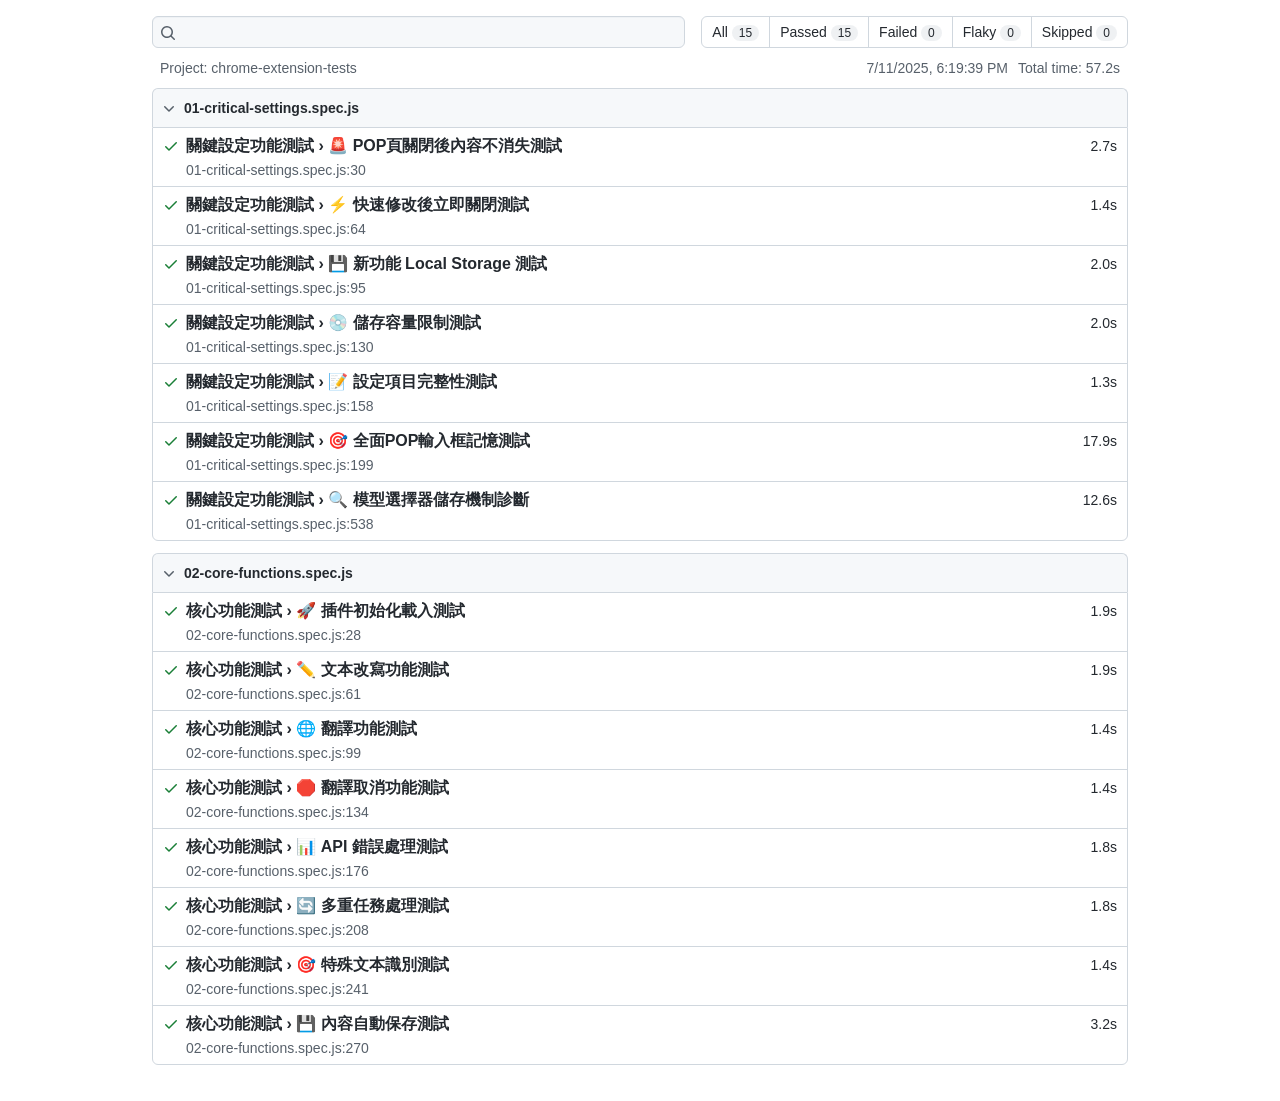
==== playwright-report/index.html @ db65b337 "[測試框架] 1.新增Playwright 2.建立測試案例 3.實現插件測試 4.新增輔助工具 5.完善文檔" ====
<!DOCTYPE html>
<html style='scrollbar-gutter: stable both-edges;'>
  <head>
    <meta charset='UTF-8'>
    <meta name='color-scheme' content='dark light'>
    <meta name='viewport' content='width=device-width, initial-scale=1.0'>
    <title>Playwright Test Report</title>
    <script type="module">var e1=Object.defineProperty;var t1=(l,s,r)=>s in l?e1(l,s,{enumerable:!0,configurable:!0,writable:!0,value:r}):l[s]=r;var Gt=(l,s,r)=>t1(l,typeof s!="symbol"?s+"":s,r);(function(){const s=document.createElement("link").relList;if(s&&s.supports&&s.supports("modulepreload"))return;for(const c of document.querySelectorAll('link[rel="modulepreload"]'))a(c);new MutationObserver(c=>{for(const f of c)if(f.type==="childList")for(const d of f.addedNodes)d.tagName==="LINK"&&d.rel==="modulepreload"&&a(d)}).observe(document,{childList:!0,subtree:!0});function r(c){const f={};return c.integrity&&(f.integrity=c.integrity),c.referrerPolicy&&(f.referrerPolicy=c.referrerPolicy),c.crossOrigin==="use-credentials"?f.credentials="include":c.crossOrigin==="anonymous"?f.credentials="omit":f.credentials="same-origin",f}function a(c){if(c.ep)return;c.ep=!0;const f=r(c);fetch(c.href,f)}})();function n1(l){return l&&l.__esModule&&Object.prototype.hasOwnProperty.call(l,"default")?l.default:l}var bo={exports:{}},hi={},zo={exports:{}},he={};/**
 * @license React
 * react.production.min.js
 *
 * Copyright (c) Facebook, Inc. and its affiliates.
 *
 * This source code is licensed under the MIT license found in the
 * LICENSE file in the root directory of this source tree.
 */var Tf;function r1(){if(Tf)return he;Tf=1;var l=Symbol.for("react.element"),s=Symbol.for("react.portal"),r=Symbol.for("react.fragment"),a=Symbol.for("react.strict_mode"),c=Symbol.for("react.profiler"),f=Symbol.for("react.provider"),d=Symbol.for("react.context"),m=Symbol.for("react.forward_ref"),g=Symbol.for("react.suspense"),A=Symbol.for("react.memo"),x=Symbol.for("react.lazy"),k=Symbol.iterator;function I(R){return R===null||typeof R!="object"?null:(R=k&&R[k]||R["@@iterator"],typeof R=="function"?R:null)}var P={isMounted:function(){return!1},enqueueForceUpdate:function(){},enqueueReplaceState:function(){},enqueueSetState:function(){}},L=Object.assign,w={};function v(R,H,$){this.props=R,this.context=H,this.refs=w,this.updater=$||P}v.prototype.isReactComponent={},v.prototype.setState=function(R,H){if(typeof R!="object"&&typeof R!="function"&&R!=null)throw Error("setState(...): takes an object of state variables to update or a function which returns an object of state variables.");this.updater.enqueueSetState(this,R,H,"setState")},v.prototype.forceUpdate=function(R){this.updater.enqueueForceUpdate(this,R,"forceUpdate")};function E(){}E.prototype=v.prototype;function T(R,H,$){this.props=R,this.context=H,this.refs=w,this.updater=$||P}var M=T.prototype=new E;M.constructor=T,L(M,v.prototype),M.isPureReactComponent=!0;var F=Array.isArray,X=Object.prototype.hasOwnProperty,D={current:null},B={key:!0,ref:!0,__self:!0,__source:!0};function Q(R,H,$){var pe,me={},ge=null,Ee=null;if(H!=null)for(pe in H.ref!==void 0&&(Ee=H.ref),H.key!==void 0&&(ge=""+H.key),H)X.call(H,pe)&&!B.hasOwnProperty(pe)&&(me[pe]=H[pe]);var xe=arguments.length-2;if(xe===1)me.children=$;else if(1<xe){for(var Ce=Array(xe),Xe=0;Xe<xe;Xe++)Ce[Xe]=arguments[Xe+2];me.children=Ce}if(R&&R.defaultProps)for(pe in xe=R.defaultProps,xe)me[pe]===void 0&&(me[pe]=xe[pe]);return{$$typeof:l,type:R,key:ge,ref:Ee,props:me,_owner:D.current}}function G(R,H){return{$$typeof:l,type:R.type,key:H,ref:R.ref,props:R.props,_owner:R._owner}}function W(R){return typeof R=="object"&&R!==null&&R.$$typeof===l}function V(R){var H={"=":"=0",":":"=2"};return"$"+R.replace(/[=:]/g,function($){return H[$]})}var re=/\/+/g;function J(R,H){return typeof R=="object"&&R!==null&&R.key!=null?V(""+R.key):H.toString(36)}function ce(R,H,$,pe,me){var ge=typeof R;(ge==="undefined"||ge==="boolean")&&(R=null);var Ee=!1;if(R===null)Ee=!0;else switch(ge){case"string":case"number":Ee=!0;break;case"object":switch(R.$$typeof){case l:case s:Ee=!0}}if(Ee)return Ee=R,me=me(Ee),R=pe===""?"."+J(Ee,0):pe,F(me)?($="",R!=null&&($=R.replace(re,"$&/")+"/"),ce(me,H,$,"",function(Xe){return Xe})):me!=null&&(W(me)&&(me=G(me,$+(!me.key||Ee&&Ee.key===me.key?"":(""+me.key).replace(re,"$&/")+"/")+R)),H.push(me)),1;if(Ee=0,pe=pe===""?".":pe+":",F(R))for(var xe=0;xe<R.length;xe++){ge=R[xe];var Ce=pe+J(ge,xe);Ee+=ce(ge,H,$,Ce,me)}else if(Ce=I(R),typeof Ce=="function")for(R=Ce.call(R),xe=0;!(ge=R.next()).done;)ge=ge.value,Ce=pe+J(ge,xe++),Ee+=ce(ge,H,$,Ce,me);else if(ge==="object")throw H=String(R),Error("Objects are not valid as a React child (found: "+(H==="[object Object]"?"object with keys {"+Object.keys(R).join(", ")+"}":H)+"). If you meant to render a collection of children, use an array instead.");return Ee}function oe(R,H,$){if(R==null)return R;var pe=[],me=0;return ce(R,pe,"","",function(ge){return H.call($,ge,me++)}),pe}function ie(R){if(R._status===-1){var H=R._result;H=H(),H.then(function($){(R._status===0||R._status===-1)&&(R._status=1,R._result=$)},function($){(R._status===0||R._status===-1)&&(R._status=2,R._result=$)}),R._status===-1&&(R._status=0,R._result=H)}if(R._status===1)return R._result.default;throw R._result}var de={current:null},Y={transition:null},ee={ReactCurrentDispatcher:de,ReactCurrentBatchConfig:Y,ReactCurrentOwner:D};function U(){throw Error("act(...) is not supported in production builds of React.")}return he.Children={map:oe,forEach:function(R,H,$){oe(R,function(){H.apply(this,arguments)},$)},count:function(R){var H=0;return oe(R,function(){H++}),H},toArray:function(R){return oe(R,function(H){return H})||[]},only:function(R){if(!W(R))throw Error("React.Children.only expected to receive a single React element child.");return R}},he.Component=v,he.Fragment=r,he.Profiler=c,he.PureComponent=T,he.StrictMode=a,he.Suspense=g,he.__SECRET_INTERNALS_DO_NOT_USE_OR_YOU_WILL_BE_FIRED=ee,he.act=U,he.cloneElement=function(R,H,$){if(R==null)throw Error("React.cloneElement(...): The argument must be a React element, but you passed "+R+".");var pe=L({},R.props),me=R.key,ge=R.ref,Ee=R._owner;if(H!=null){if(H.ref!==void 0&&(ge=H.ref,Ee=D.current),H.key!==void 0&&(me=""+H.key),R.type&&R.type.defaultProps)var xe=R.type.defaultProps;for(Ce in H)X.call(H,Ce)&&!B.hasOwnProperty(Ce)&&(pe[Ce]=H[Ce]===void 0&&xe!==void 0?xe[Ce]:H[Ce])}var Ce=arguments.length-2;if(Ce===1)pe.children=$;else if(1<Ce){xe=Array(Ce);for(var Xe=0;Xe<Ce;Xe++)xe[Xe]=arguments[Xe+2];pe.children=xe}return{$$typeof:l,type:R.type,key:me,ref:ge,props:pe,_owner:Ee}},he.createContext=function(R){return R={$$typeof:d,_currentValue:R,_currentValue2:R,_threadCount:0,Provider:null,Consumer:null,_defaultValue:null,_globalName:null},R.Provider={$$typeof:f,_context:R},R.Consumer=R},he.createElement=Q,he.createFactory=function(R){var H=Q.bind(null,R);return H.type=R,H},he.createRef=function(){return{current:null}},he.forwardRef=function(R){return{$$typeof:m,render:R}},he.isValidElement=W,he.lazy=function(R){return{$$typeof:x,_payload:{_status:-1,_result:R},_init:ie}},he.memo=function(R,H){return{$$typeof:A,type:R,compare:H===void 0?null:H}},he.startTransition=function(R){var H=Y.transition;Y.transition={};try{R()}finally{Y.transition=H}},he.unstable_act=U,he.useCallback=function(R,H){return de.current.useCallback(R,H)},he.useContext=function(R){return de.current.useContext(R)},he.useDebugValue=function(){},he.useDeferredValue=function(R){return de.current.useDeferredValue(R)},he.useEffect=function(R,H){return de.current.useEffect(R,H)},he.useId=function(){return de.current.useId()},he.useImperativeHandle=function(R,H,$){return de.current.useImperativeHandle(R,H,$)},he.useInsertionEffect=function(R,H){return de.current.useInsertionEffect(R,H)},he.useLayoutEffect=function(R,H){return de.current.useLayoutEffect(R,H)},he.useMemo=function(R,H){return de.current.useMemo(R,H)},he.useReducer=function(R,H,$){return de.current.useReducer(R,H,$)},he.useRef=function(R){return de.current.useRef(R)},he.useState=function(R){return de.current.useState(R)},he.useSyncExternalStore=function(R,H,$){return de.current.useSyncExternalStore(R,H,$)},he.useTransition=function(){return de.current.useTransition()},he.version="18.3.1",he}var Pf;function va(){return Pf||(Pf=1,zo.exports=r1()),zo.exports}/**
 * @license React
 * react-jsx-runtime.production.min.js
 *
 * Copyright (c) Facebook, Inc. and its affiliates.
 *
 * This source code is licensed under the MIT license found in the
 * LICENSE file in the root directory of this source tree.
 */var Of;function i1(){if(Of)return hi;Of=1;var l=va(),s=Symbol.for("react.element"),r=Symbol.for("react.fragment"),a=Object.prototype.hasOwnProperty,c=l.__SECRET_INTERNALS_DO_NOT_USE_OR_YOU_WILL_BE_FIRED.ReactCurrentOwner,f={key:!0,ref:!0,__self:!0,__source:!0};function d(m,g,A){var x,k={},I=null,P=null;A!==void 0&&(I=""+A),g.key!==void 0&&(I=""+g.key),g.ref!==void 0&&(P=g.ref);for(x in g)a.call(g,x)&&!f.hasOwnProperty(x)&&(k[x]=g[x]);if(m&&m.defaultProps)for(x in g=m.defaultProps,g)k[x]===void 0&&(k[x]=g[x]);return{$$typeof:s,type:m,key:I,ref:P,props:k,_owner:c.current}}return hi.Fragment=r,hi.jsx=d,hi.jsxs=d,hi}var Df;function l1(){return Df||(Df=1,bo.exports=i1()),bo.exports}var h=l1();const s1=15,ye=0,Jt=1,o1=2,at=-2,Re=-3,Nf=-4,qt=-5,pt=[0,1,3,7,15,31,63,127,255,511,1023,2047,4095,8191,16383,32767,65535],Ud=1440,a1=0,u1=4,c1=9,f1=5,d1=[96,7,256,0,8,80,0,8,16,84,8,115,82,7,31,0,8,112,0,8,48,0,9,192,80,7,10,0,8,96,0,8,32,0,9,160,0,8,0,0,8,128,0,8,64,0,9,224,80,7,6,0,8,88,0,8,24,0,9,144,83,7,59,0,8,120,0,8,56,0,9,208,81,7,17,0,8,104,0,8,40,0,9,176,0,8,8,0,8,136,0,8,72,0,9,240,80,7,4,0,8,84,0,8,20,85,8,227,83,7,43,0,8,116,0,8,52,0,9,200,81,7,13,0,8,100,0,8,36,0,9,168,0,8,4,0,8,132,0,8,68,0,9,232,80,7,8,0,8,92,0,8,28,0,9,152,84,7,83,0,8,124,0,8,60,0,9,216,82,7,23,0,8,108,0,8,44,0,9,184,0,8,12,0,8,140,0,8,76,0,9,248,80,7,3,0,8,82,0,8,18,85,8,163,83,7,35,0,8,114,0,8,50,0,9,196,81,7,11,0,8,98,0,8,34,0,9,164,0,8,2,0,8,130,0,8,66,0,9,228,80,7,7,0,8,90,0,8,26,0,9,148,84,7,67,0,8,122,0,8,58,0,9,212,82,7,19,0,8,106,0,8,42,0,9,180,0,8,10,0,8,138,0,8,74,0,9,244,80,7,5,0,8,86,0,8,22,192,8,0,83,7,51,0,8,118,0,8,54,0,9,204,81,7,15,0,8,102,0,8,38,0,9,172,0,8,6,0,8,134,0,8,70,0,9,236,80,7,9,0,8,94,0,8,30,0,9,156,84,7,99,0,8,126,0,8,62,0,9,220,82,7,27,0,8,110,0,8,46,0,9,188,0,8,14,0,8,142,0,8,78,0,9,252,96,7,256,0,8,81,0,8,17,85,8,131,82,7,31,0,8,113,0,8,49,0,9,194,80,7,10,0,8,97,0,8,33,0,9,162,0,8,1,0,8,129,0,8,65,0,9,226,80,7,6,0,8,89,0,8,25,0,9,146,83,7,59,0,8,121,0,8,57,0,9,210,81,7,17,0,8,105,0,8,41,0,9,178,0,8,9,0,8,137,0,8,73,0,9,242,80,7,4,0,8,85,0,8,21,80,8,258,83,7,43,0,8,117,0,8,53,0,9,202,81,7,13,0,8,101,0,8,37,0,9,170,0,8,5,0,8,133,0,8,69,0,9,234,80,7,8,0,8,93,0,8,29,0,9,154,84,7,83,0,8,125,0,8,61,0,9,218,82,7,23,0,8,109,0,8,45,0,9,186,0,8,13,0,8,141,0,8,77,0,9,250,80,7,3,0,8,83,0,8,19,85,8,195,83,7,35,0,8,115,0,8,51,0,9,198,81,7,11,0,8,99,0,8,35,0,9,166,0,8,3,0,8,131,0,8,67,0,9,230,80,7,7,0,8,91,0,8,27,0,9,150,84,7,67,0,8,123,0,8,59,0,9,214,82,7,19,0,8,107,0,8,43,0,9,182,0,8,11,0,8,139,0,8,75,0,9,246,80,7,5,0,8,87,0,8,23,192,8,0,83,7,51,0,8,119,0,8,55,0,9,206,81,7,15,0,8,103,0,8,39,0,9,174,0,8,7,0,8,135,0,8,71,0,9,238,80,7,9,0,8,95,0,8,31,0,9,158,84,7,99,0,8,127,0,8,63,0,9,222,82,7,27,0,8,111,0,8,47,0,9,190,0,8,15,0,8,143,0,8,79,0,9,254,96,7,256,0,8,80,0,8,16,84,8,115,82,7,31,0,8,112,0,8,48,0,9,193,80,7,10,0,8,96,0,8,32,0,9,161,0,8,0,0,8,128,0,8,64,0,9,225,80,7,6,0,8,88,0,8,24,0,9,145,83,7,59,0,8,120,0,8,56,0,9,209,81,7,17,0,8,104,0,8,40,0,9,177,0,8,8,0,8,136,0,8,72,0,9,241,80,7,4,0,8,84,0,8,20,85,8,227,83,7,43,0,8,116,0,8,52,0,9,201,81,7,13,0,8,100,0,8,36,0,9,169,0,8,4,0,8,132,0,8,68,0,9,233,80,7,8,0,8,92,0,8,28,0,9,153,84,7,83,0,8,124,0,8,60,0,9,217,82,7,23,0,8,108,0,8,44,0,9,185,0,8,12,0,8,140,0,8,76,0,9,249,80,7,3,0,8,82,0,8,18,85,8,163,83,7,35,0,8,114,0,8,50,0,9,197,81,7,11,0,8,98,0,8,34,0,9,165,0,8,2,0,8,130,0,8,66,0,9,229,80,7,7,0,8,90,0,8,26,0,9,149,84,7,67,0,8,122,0,8,58,0,9,213,82,7,19,0,8,106,0,8,42,0,9,181,0,8,10,0,8,138,0,8,74,0,9,245,80,7,5,0,8,86,0,8,22,192,8,0,83,7,51,0,8,118,0,8,54,0,9,205,81,7,15,0,8,102,0,8,38,0,9,173,0,8,6,0,8,134,0,8,70,0,9,237,80,7,9,0,8,94,0,8,30,0,9,157,84,7,99,0,8,126,0,8,62,0,9,221,82,7,27,0,8,110,0,8,46,0,9,189,0,8,14,0,8,142,0,8,78,0,9,253,96,7,256,0,8,81,0,8,17,85,8,131,82,7,31,0,8,113,0,8,49,0,9,195,80,7,10,0,8,97,0,8,33,0,9,163,0,8,1,0,8,129,0,8,65,0,9,227,80,7,6,0,8,89,0,8,25,0,9,147,83,7,59,0,8,121,0,8,57,0,9,211,81,7,17,0,8,105,0,8,41,0,9,179,0,8,9,0,8,137,0,8,73,0,9,243,80,7,4,0,8,85,0,8,21,80,8,258,83,7,43,0,8,117,0,8,53,0,9,203,81,7,13,0,8,101,0,8,37,0,9,171,0,8,5,0,8,133,0,8,69,0,9,235,80,7,8,0,8,93,0,8,29,0,9,155,84,7,83,0,8,125,0,8,61,0,9,219,82,7,23,0,8,109,0,8,45,0,9,187,0,8,13,0,8,141,0,8,77,0,9,251,80,7,3,0,8,83,0,8,19,85,8,195,83,7,35,0,8,115,0,8,51,0,9,199,81,7,11,0,8,99,0,8,35,0,9,167,0,8,3,0,8,131,0,8,67,0,9,231,80,7,7,0,8,91,0,8,27,0,9,151,84,7,67,0,8,123,0,8,59,0,9,215,82,7,19,0,8,107,0,8,43,0,9,183,0,8,11,0,8,139,0,8,75,0,9,247,80,7,5,0,8,87,0,8,23,192,8,0,83,7,51,0,8,119,0,8,55,0,9,207,81,7,15,0,8,103,0,8,39,0,9,175,0,8,7,0,8,135,0,8,71,0,9,239,80,7,9,0,8,95,0,8,31,0,9,159,84,7,99,0,8,127,0,8,63,0,9,223,82,7,27,0,8,111,0,8,47,0,9,191,0,8,15,0,8,143,0,8,79,0,9,255],p1=[80,5,1,87,5,257,83,5,17,91,5,4097,81,5,5,89,5,1025,85,5,65,93,5,16385,80,5,3,88,5,513,84,5,33,92,5,8193,82,5,9,90,5,2049,86,5,129,192,5,24577,80,5,2,87,5,385,83,5,25,91,5,6145,81,5,7,89,5,1537,85,5,97,93,5,24577,80,5,4,88,5,769,84,5,49,92,5,12289,82,5,13,90,5,3073,86,5,193,192,5,24577],h1=[3,4,5,6,7,8,9,10,11,13,15,17,19,23,27,31,35,43,51,59,67,83,99,115,131,163,195,227,258,0,0],m1=[0,0,0,0,0,0,0,0,1,1,1,1,2,2,2,2,3,3,3,3,4,4,4,4,5,5,5,5,0,112,112],g1=[1,2,3,4,5,7,9,13,17,25,33,49,65,97,129,193,257,385,513,769,1025,1537,2049,3073,4097,6145,8193,12289,16385,24577],v1=[0,0,0,0,1,1,2,2,3,3,4,4,5,5,6,6,7,7,8,8,9,9,10,10,11,11,12,12,13,13],wn=15;function sa(){const l=this;let s,r,a,c,f,d;function m(A,x,k,I,P,L,w,v,E,T,M){let F,X,D,B,Q,G,W,V,re,J,ce,oe,ie,de,Y;J=0,Q=k;do a[A[x+J]]++,J++,Q--;while(Q!==0);if(a[0]==k)return w[0]=-1,v[0]=0,ye;for(V=v[0],G=1;G<=wn&&a[G]===0;G++);for(W=G,V<G&&(V=G),Q=wn;Q!==0&&a[Q]===0;Q--);for(D=Q,V>Q&&(V=Q),v[0]=V,de=1<<G;G<Q;G++,de<<=1)if((de-=a[G])<0)return Re;if((de-=a[Q])<0)return Re;for(a[Q]+=de,d[1]=G=0,J=1,ie=2;--Q!==0;)d[ie]=G+=a[J],ie++,J++;Q=0,J=0;do(G=A[x+J])!==0&&(M[d[G]++]=Q),J++;while(++Q<k);for(k=d[D],d[0]=Q=0,J=0,B=-1,oe=-V,f[0]=0,ce=0,Y=0;W<=D;W++)for(F=a[W];F--!==0;){for(;W>oe+V;){if(B++,oe+=V,Y=D-oe,Y=Y>V?V:Y,(X=1<<(G=W-oe))>F+1&&(X-=F+1,ie=W,G<Y))for(;++G<Y&&!((X<<=1)<=a[++ie]);)X-=a[ie];if(Y=1<<G,T[0]+Y>Ud)return Re;f[B]=ce=T[0],T[0]+=Y,B!==0?(d[B]=Q,c[0]=G,c[1]=V,G=Q>>>oe-V,c[2]=ce-f[B-1]-G,E.set(c,(f[B-1]+G)*3)):w[0]=ce}for(c[1]=W-oe,J>=k?c[0]=192:M[J]<I?(c[0]=M[J]<256?0:96,c[2]=M[J++]):(c[0]=L[M[J]-I]+16+64,c[2]=P[M[J++]-I]),X=1<<W-oe,G=Q>>>oe;G<Y;G+=X)E.set(c,(ce+G)*3);for(G=1<<W-1;(Q&G)!==0;G>>>=1)Q^=G;for(Q^=G,re=(1<<oe)-1;(Q&re)!=d[B];)B--,oe-=V,re=(1<<oe)-1}return de!==0&&D!=1?qt:ye}function g(A){let x;for(s||(s=[],r=[],a=new Int32Array(wn+1),c=[],f=new Int32Array(wn),d=new Int32Array(wn+1)),r.length<A&&(r=[]),x=0;x<A;x++)r[x]=0;for(x=0;x<wn+1;x++)a[x]=0;for(x=0;x<3;x++)c[x]=0;f.set(a.subarray(0,wn),0),d.set(a.subarray(0,wn+1),0)}l.inflate_trees_bits=function(A,x,k,I,P){let L;return g(19),s[0]=0,L=m(A,0,19,19,null,null,k,x,I,s,r),L==Re?P.msg="oversubscribed dynamic bit lengths tree":(L==qt||x[0]===0)&&(P.msg="incomplete dynamic bit lengths tree",L=Re),L},l.inflate_trees_dynamic=function(A,x,k,I,P,L,w,v,E){let T;return g(288),s[0]=0,T=m(k,0,A,257,h1,m1,L,I,v,s,r),T!=ye||I[0]===0?(T==Re?E.msg="oversubscribed literal/length tree":T!=Nf&&(E.msg="incomplete literal/length tree",T=Re),T):(g(288),T=m(k,A,x,0,g1,v1,w,P,v,s,r),T!=ye||P[0]===0&&A>257?(T==Re?E.msg="oversubscribed distance tree":T==qt?(E.msg="incomplete distance tree",T=Re):T!=Nf&&(E.msg="empty distance tree with lengths",T=Re),T):ye)}}sa.inflate_trees_fixed=function(l,s,r,a){return l[0]=c1,s[0]=f1,r[0]=d1,a[0]=p1,ye};const Bl=0,Mf=1,Bf=2,Hf=3,Ff=4,Lf=5,Qf=6,Xo=7,Uf=8,Hl=9;function y1(){const l=this;let s,r=0,a,c=0,f=0,d=0,m=0,g=0,A=0,x=0,k,I=0,P,L=0;function w(v,E,T,M,F,X,D,B){let Q,G,W,V,re,J,ce,oe,ie,de,Y,ee,U,R,H,$;ce=B.next_in_index,oe=B.avail_in,re=D.bitb,J=D.bitk,ie=D.write,de=ie<D.read?D.read-ie-1:D.end-ie,Y=pt[v],ee=pt[E];do{for(;J<20;)oe--,re|=(B.read_byte(ce++)&255)<<J,J+=8;if(Q=re&Y,G=T,W=M,$=(W+Q)*3,(V=G[$])===0){re>>=G[$+1],J-=G[$+1],D.win[ie++]=G[$+2],de--;continue}do{if(re>>=G[$+1],J-=G[$+1],(V&16)!==0){for(V&=15,U=G[$+2]+(re&pt[V]),re>>=V,J-=V;J<15;)oe--,re|=(B.read_byte(ce++)&255)<<J,J+=8;Q=re&ee,G=F,W=X,$=(W+Q)*3,V=G[$];do if(re>>=G[$+1],J-=G[$+1],(V&16)!==0){for(V&=15;J<V;)oe--,re|=(B.read_byte(ce++)&255)<<J,J+=8;if(R=G[$+2]+(re&pt[V]),re>>=V,J-=V,de-=U,ie>=R)H=ie-R,ie-H>0&&2>ie-H?(D.win[ie++]=D.win[H++],D.win[ie++]=D.win[H++],U-=2):(D.win.set(D.win.subarray(H,H+2),ie),ie+=2,H+=2,U-=2);else{H=ie-R;do H+=D.end;while(H<0);if(V=D.end-H,U>V){if(U-=V,ie-H>0&&V>ie-H)do D.win[ie++]=D.win[H++];while(--V!==0);else D.win.set(D.win.subarray(H,H+V),ie),ie+=V,H+=V,V=0;H=0}}if(ie-H>0&&U>ie-H)do D.win[ie++]=D.win[H++];while(--U!==0);else D.win.set(D.win.subarray(H,H+U),ie),ie+=U,H+=U,U=0;break}else if((V&64)===0)Q+=G[$+2],Q+=re&pt[V],$=(W+Q)*3,V=G[$];else return B.msg="invalid distance code",U=B.avail_in-oe,U=J>>3<U?J>>3:U,oe+=U,ce-=U,J-=U<<3,D.bitb=re,D.bitk=J,B.avail_in=oe,B.total_in+=ce-B.next_in_index,B.next_in_index=ce,D.write=ie,Re;while(!0);break}if((V&64)===0){if(Q+=G[$+2],Q+=re&pt[V],$=(W+Q)*3,(V=G[$])===0){re>>=G[$+1],J-=G[$+1],D.win[ie++]=G[$+2],de--;break}}else return(V&32)!==0?(U=B.avail_in-oe,U=J>>3<U?J>>3:U,oe+=U,ce-=U,J-=U<<3,D.bitb=re,D.bitk=J,B.avail_in=oe,B.total_in+=ce-B.next_in_index,B.next_in_index=ce,D.write=ie,Jt):(B.msg="invalid literal/length code",U=B.avail_in-oe,U=J>>3<U?J>>3:U,oe+=U,ce-=U,J-=U<<3,D.bitb=re,D.bitk=J,B.avail_in=oe,B.total_in+=ce-B.next_in_index,B.next_in_index=ce,D.write=ie,Re)}while(!0)}while(de>=258&&oe>=10);return U=B.avail_in-oe,U=J>>3<U?J>>3:U,oe+=U,ce-=U,J-=U<<3,D.bitb=re,D.bitk=J,B.avail_in=oe,B.total_in+=ce-B.next_in_index,B.next_in_index=ce,D.write=ie,ye}l.init=function(v,E,T,M,F,X){s=Bl,A=v,x=E,k=T,I=M,P=F,L=X,a=null},l.proc=function(v,E,T){let M,F,X,D=0,B=0,Q=0,G,W,V,re;for(Q=E.next_in_index,G=E.avail_in,D=v.bitb,B=v.bitk,W=v.write,V=W<v.read?v.read-W-1:v.end-W;;)switch(s){case Bl:if(V>=258&&G>=10&&(v.bitb=D,v.bitk=B,E.avail_in=G,E.total_in+=Q-E.next_in_index,E.next_in_index=Q,v.write=W,T=w(A,x,k,I,P,L,v,E),Q=E.next_in_index,G=E.avail_in,D=v.bitb,B=v.bitk,W=v.write,V=W<v.read?v.read-W-1:v.end-W,T!=ye)){s=T==Jt?Xo:Hl;break}f=A,a=k,c=I,s=Mf;case Mf:for(M=f;B<M;){if(G!==0)T=ye;else return v.bitb=D,v.bitk=B,E.avail_in=G,E.total_in+=Q-E.next_in_index,E.next_in_index=Q,v.write=W,v.inflate_flush(E,T);G--,D|=(E.read_byte(Q++)&255)<<B,B+=8}if(F=(c+(D&pt[M]))*3,D>>>=a[F+1],B-=a[F+1],X=a[F],X===0){d=a[F+2],s=Qf;break}if((X&16)!==0){m=X&15,r=a[F+2],s=Bf;break}if((X&64)===0){f=X,c=F/3+a[F+2];break}if((X&32)!==0){s=Xo;break}return s=Hl,E.msg="invalid literal/length code",T=Re,v.bitb=D,v.bitk=B,E.avail_in=G,E.total_in+=Q-E.next_in_index,E.next_in_index=Q,v.write=W,v.inflate_flush(E,T);case Bf:for(M=m;B<M;){if(G!==0)T=ye;else return v.bitb=D,v.bitk=B,E.avail_in=G,E.total_in+=Q-E.next_in_index,E.next_in_index=Q,v.write=W,v.inflate_flush(E,T);G--,D|=(E.read_byte(Q++)&255)<<B,B+=8}r+=D&pt[M],D>>=M,B-=M,f=x,a=P,c=L,s=Hf;case Hf:for(M=f;B<M;){if(G!==0)T=ye;else return v.bitb=D,v.bitk=B,E.avail_in=G,E.total_in+=Q-E.next_in_index,E.next_in_index=Q,v.write=W,v.inflate_flush(E,T);G--,D|=(E.read_byte(Q++)&255)<<B,B+=8}if(F=(c+(D&pt[M]))*3,D>>=a[F+1],B-=a[F+1],X=a[F],(X&16)!==0){m=X&15,g=a[F+2],s=Ff;break}if((X&64)===0){f=X,c=F/3+a[F+2];break}return s=Hl,E.msg="invalid distance code",T=Re,v.bitb=D,v.bitk=B,E.avail_in=G,E.total_in+=Q-E.next_in_index,E.next_in_index=Q,v.write=W,v.inflate_flush(E,T);case Ff:for(M=m;B<M;){if(G!==0)T=ye;else return v.bitb=D,v.bitk=B,E.avail_in=G,E.total_in+=Q-E.next_in_index,E.next_in_index=Q,v.write=W,v.inflate_flush(E,T);G--,D|=(E.read_byte(Q++)&255)<<B,B+=8}g+=D&pt[M],D>>=M,B-=M,s=Lf;case Lf:for(re=W-g;re<0;)re+=v.end;for(;r!==0;){if(V===0&&(W==v.end&&v.read!==0&&(W=0,V=W<v.read?v.read-W-1:v.end-W),V===0&&(v.write=W,T=v.inflate_flush(E,T),W=v.write,V=W<v.read?v.read-W-1:v.end-W,W==v.end&&v.read!==0&&(W=0,V=W<v.read?v.read-W-1:v.end-W),V===0)))return v.bitb=D,v.bitk=B,E.avail_in=G,E.total_in+=Q-E.next_in_index,E.next_in_index=Q,v.write=W,v.inflate_flush(E,T);v.win[W++]=v.win[re++],V--,re==v.end&&(re=0),r--}s=Bl;break;case Qf:if(V===0&&(W==v.end&&v.read!==0&&(W=0,V=W<v.read?v.read-W-1:v.end-W),V===0&&(v.write=W,T=v.inflate_flush(E,T),W=v.write,V=W<v.read?v.read-W-1:v.end-W,W==v.end&&v.read!==0&&(W=0,V=W<v.read?v.read-W-1:v.end-W),V===0)))return v.bitb=D,v.bitk=B,E.avail_in=G,E.total_in+=Q-E.next_in_index,E.next_in_index=Q,v.write=W,v.inflate_flush(E,T);T=ye,v.win[W++]=d,V--,s=Bl;break;case Xo:if(B>7&&(B-=8,G++,Q--),v.write=W,T=v.inflate_flush(E,T),W=v.write,V=W<v.read?v.read-W-1:v.end-W,v.read!=v.write)return v.bitb=D,v.bitk=B,E.avail_in=G,E.total_in+=Q-E.next_in_index,E.next_in_index=Q,v.write=W,v.inflate_flush(E,T);s=Uf;case Uf:return T=Jt,v.bitb=D,v.bitk=B,E.avail_in=G,E.total_in+=Q-E.next_in_index,E.next_in_index=Q,v.write=W,v.inflate_flush(E,T);case Hl:return T=Re,v.bitb=D,v.bitk=B,E.avail_in=G,E.total_in+=Q-E.next_in_index,E.next_in_index=Q,v.write=W,v.inflate_flush(E,T);default:return T=at,v.bitb=D,v.bitk=B,E.avail_in=G,E.total_in+=Q-E.next_in_index,E.next_in_index=Q,v.write=W,v.inflate_flush(E,T)}},l.free=function(){}}const Wf=[16,17,18,0,8,7,9,6,10,5,11,4,12,3,13,2,14,1,15],Ar=0,Go=1,Vf=2,Yf=3,bf=4,zf=5,Fl=6,Ll=7,Xf=8,Xn=9;function x1(l,s){const r=this;let a=Ar,c=0,f=0,d=0,m;const g=[0],A=[0],x=new y1;let k=0,I=new Int32Array(Ud*3);const P=0,L=new sa;r.bitk=0,r.bitb=0,r.win=new Uint8Array(s),r.end=s,r.read=0,r.write=0,r.reset=function(w,v){v&&(v[0]=P),a==Fl&&x.free(w),a=Ar,r.bitk=0,r.bitb=0,r.read=r.write=0},r.reset(l,null),r.inflate_flush=function(w,v){let E,T,M;return T=w.next_out_index,M=r.read,E=(M<=r.write?r.write:r.end)-M,E>w.avail_out&&(E=w.avail_out),E!==0&&v==qt&&(v=ye),w.avail_out-=E,w.total_out+=E,w.next_out.set(r.win.subarray(M,M+E),T),T+=E,M+=E,M==r.end&&(M=0,r.write==r.end&&(r.write=0),E=r.write-M,E>w.avail_out&&(E=w.avail_out),E!==0&&v==qt&&(v=ye),w.avail_out-=E,w.total_out+=E,w.next_out.set(r.win.subarray(M,M+E),T),T+=E,M+=E),w.next_out_index=T,r.read=M,v},r.proc=function(w,v){let E,T,M,F,X,D,B,Q;for(F=w.next_in_index,X=w.avail_in,T=r.bitb,M=r.bitk,D=r.write,B=D<r.read?r.read-D-1:r.end-D;;){let G,W,V,re,J,ce,oe,ie;switch(a){case Ar:for(;M<3;){if(X!==0)v=ye;else return r.bitb=T,r.bitk=M,w.avail_in=X,w.total_in+=F-w.next_in_index,w.next_in_index=F,r.write=D,r.inflate_flush(w,v);X--,T|=(w.read_byte(F++)&255)<<M,M+=8}switch(E=T&7,k=E&1,E>>>1){case 0:T>>>=3,M-=3,E=M&7,T>>>=E,M-=E,a=Go;break;case 1:G=[],W=[],V=[[]],re=[[]],sa.inflate_trees_fixed(G,W,V,re),x.init(G[0],W[0],V[0],0,re[0],0),T>>>=3,M-=3,a=Fl;break;case 2:T>>>=3,M-=3,a=Yf;break;case 3:return T>>>=3,M-=3,a=Xn,w.msg="invalid block type",v=Re,r.bitb=T,r.bitk=M,w.avail_in=X,w.total_in+=F-w.next_in_index,w.next_in_index=F,r.write=D,r.inflate_flush(w,v)}break;case Go:for(;M<32;){if(X!==0)v=ye;else return r.bitb=T,r.bitk=M,w.avail_in=X,w.total_in+=F-w.next_in_index,w.next_in_index=F,r.write=D,r.inflate_flush(w,v);X--,T|=(w.read_byte(F++)&255)<<M,M+=8}if((~T>>>16&65535)!=(T&65535))return a=Xn,w.msg="invalid stored block lengths",v=Re,r.bitb=T,r.bitk=M,w.avail_in=X,w.total_in+=F-w.next_in_index,w.next_in_index=F,r.write=D,r.inflate_flush(w,v);c=T&65535,T=M=0,a=c!==0?Vf:k!==0?Ll:Ar;break;case Vf:if(X===0||B===0&&(D==r.end&&r.read!==0&&(D=0,B=D<r.read?r.read-D-1:r.end-D),B===0&&(r.write=D,v=r.inflate_flush(w,v),D=r.write,B=D<r.read?r.read-D-1:r.end-D,D==r.end&&r.read!==0&&(D=0,B=D<r.read?r.read-D-1:r.end-D),B===0)))return r.bitb=T,r.bitk=M,w.avail_in=X,w.total_in+=F-w.next_in_index,w.next_in_index=F,r.write=D,r.inflate_flush(w,v);if(v=ye,E=c,E>X&&(E=X),E>B&&(E=B),r.win.set(w.read_buf(F,E),D),F+=E,X-=E,D+=E,B-=E,(c-=E)!==0)break;a=k!==0?Ll:Ar;break;case Yf:for(;M<14;){if(X!==0)v=ye;else return r.bitb=T,r.bitk=M,w.avail_in=X,w.total_in+=F-w.next_in_index,w.next_in_index=F,r.write=D,r.inflate_flush(w,v);X--,T|=(w.read_byte(F++)&255)<<M,M+=8}if(f=E=T&16383,(E&31)>29||(E>>5&31)>29)return a=Xn,w.msg="too many length or distance symbols",v=Re,r.bitb=T,r.bitk=M,w.avail_in=X,w.total_in+=F-w.next_in_index,w.next_in_index=F,r.write=D,r.inflate_flush(w,v);if(E=258+(E&31)+(E>>5&31),!m||m.length<E)m=[];else for(Q=0;Q<E;Q++)m[Q]=0;T>>>=14,M-=14,d=0,a=bf;case bf:for(;d<4+(f>>>10);){for(;M<3;){if(X!==0)v=ye;else return r.bitb=T,r.bitk=M,w.avail_in=X,w.total_in+=F-w.next_in_index,w.next_in_index=F,r.write=D,r.inflate_flush(w,v);X--,T|=(w.read_byte(F++)&255)<<M,M+=8}m[Wf[d++]]=T&7,T>>>=3,M-=3}for(;d<19;)m[Wf[d++]]=0;if(g[0]=7,E=L.inflate_trees_bits(m,g,A,I,w),E!=ye)return v=E,v==Re&&(m=null,a=Xn),r.bitb=T,r.bitk=M,w.avail_in=X,w.total_in+=F-w.next_in_index,w.next_in_index=F,r.write=D,r.inflate_flush(w,v);d=0,a=zf;case zf:for(;E=f,!(d>=258+(E&31)+(E>>5&31));){let de,Y;for(E=g[0];M<E;){if(X!==0)v=ye;else return r.bitb=T,r.bitk=M,w.avail_in=X,w.total_in+=F-w.next_in_index,w.next_in_index=F,r.write=D,r.inflate_flush(w,v);X--,T|=(w.read_byte(F++)&255)<<M,M+=8}if(E=I[(A[0]+(T&pt[E]))*3+1],Y=I[(A[0]+(T&pt[E]))*3+2],Y<16)T>>>=E,M-=E,m[d++]=Y;else{for(Q=Y==18?7:Y-14,de=Y==18?11:3;M<E+Q;){if(X!==0)v=ye;else return r.bitb=T,r.bitk=M,w.avail_in=X,w.total_in+=F-w.next_in_index,w.next_in_index=F,r.write=D,r.inflate_flush(w,v);X--,T|=(w.read_byte(F++)&255)<<M,M+=8}if(T>>>=E,M-=E,de+=T&pt[Q],T>>>=Q,M-=Q,Q=d,E=f,Q+de>258+(E&31)+(E>>5&31)||Y==16&&Q<1)return m=null,a=Xn,w.msg="invalid bit length repeat",v=Re,r.bitb=T,r.bitk=M,w.avail_in=X,w.total_in+=F-w.next_in_index,w.next_in_index=F,r.write=D,r.inflate_flush(w,v);Y=Y==16?m[Q-1]:0;do m[Q++]=Y;while(--de!==0);d=Q}}if(A[0]=-1,J=[],ce=[],oe=[],ie=[],J[0]=9,ce[0]=6,E=f,E=L.inflate_trees_dynamic(257+(E&31),1+(E>>5&31),m,J,ce,oe,ie,I,w),E!=ye)return E==Re&&(m=null,a=Xn),v=E,r.bitb=T,r.bitk=M,w.avail_in=X,w.total_in+=F-w.next_in_index,w.next_in_index=F,r.write=D,r.inflate_flush(w,v);x.init(J[0],ce[0],I,oe[0],I,ie[0]),a=Fl;case Fl:if(r.bitb=T,r.bitk=M,w.avail_in=X,w.total_in+=F-w.next_in_index,w.next_in_index=F,r.write=D,(v=x.proc(r,w,v))!=Jt)return r.inflate_flush(w,v);if(v=ye,x.free(w),F=w.next_in_index,X=w.avail_in,T=r.bitb,M=r.bitk,D=r.write,B=D<r.read?r.read-D-1:r.end-D,k===0){a=Ar;break}a=Ll;case Ll:if(r.write=D,v=r.inflate_flush(w,v),D=r.write,B=D<r.read?r.read-D-1:r.end-D,r.read!=r.write)return r.bitb=T,r.bitk=M,w.avail_in=X,w.total_in+=F-w.next_in_index,w.next_in_index=F,r.write=D,r.inflate_flush(w,v);a=Xf;case Xf:return v=Jt,r.bitb=T,r.bitk=M,w.avail_in=X,w.total_in+=F-w.next_in_index,w.next_in_index=F,r.write=D,r.inflate_flush(w,v);case Xn:return v=Re,r.bitb=T,r.bitk=M,w.avail_in=X,w.total_in+=F-w.next_in_index,w.next_in_index=F,r.write=D,r.inflate_flush(w,v);default:return v=at,r.bitb=T,r.bitk=M,w.avail_in=X,w.total_in+=F-w.next_in_index,w.next_in_index=F,r.write=D,r.inflate_flush(w,v)}}},r.free=function(w){r.reset(w,null),r.win=null,I=null},r.set_dictionary=function(w,v,E){r.win.set(w.subarray(v,v+E),0),r.read=r.write=E},r.sync_point=function(){return a==Go?1:0}}const w1=32,A1=8,E1=0,Gf=1,Kf=2,Zf=3,Jf=4,qf=5,Ko=6,mi=7,_f=12,An=13,C1=[0,0,255,255];function S1(){const l=this;l.mode=0,l.method=0,l.was=[0],l.need=0,l.marker=0,l.wbits=0;function s(r){return!r||!r.istate?at:(r.total_in=r.total_out=0,r.msg=null,r.istate.mode=mi,r.istate.blocks.reset(r,null),ye)}l.inflateEnd=function(r){return l.blocks&&l.blocks.free(r),l.blocks=null,ye},l.inflateInit=function(r,a){return r.msg=null,l.blocks=null,a<8||a>15?(l.inflateEnd(r),at):(l.wbits=a,r.istate.blocks=new x1(r,1<<a),s(r),ye)},l.inflate=function(r,a){let c,f;if(!r||!r.istate||!r.next_in)return at;const d=r.istate;for(a=a==u1?qt:ye,c=qt;;)switch(d.mode){case E1:if(r.avail_in===0)return c;if(c=a,r.avail_in--,r.total_in++,((d.method=r.read_byte(r.next_in_index++))&15)!=A1){d.mode=An,r.msg="unknown compression method",d.marker=5;break}if((d.method>>4)+8>d.wbits){d.mode=An,r.msg="invalid win size",d.marker=5;break}d.mode=Gf;case Gf:if(r.avail_in===0)return c;if(c=a,r.avail_in--,r.total_in++,f=r.read_byte(r.next_in_index++)&255,((d.method<<8)+f)%31!==0){d.mode=An,r.msg="incorrect header check",d.marker=5;break}if((f&w1)===0){d.mode=mi;break}d.mode=Kf;case Kf:if(r.avail_in===0)return c;c=a,r.avail_in--,r.total_in++,d.need=(r.read_byte(r.next_in_index++)&255)<<24&4278190080,d.mode=Zf;case Zf:if(r.avail_in===0)return c;c=a,r.avail_in--,r.total_in++,d.need+=(r.read_byte(r.next_in_index++)&255)<<16&16711680,d.mode=Jf;case Jf:if(r.avail_in===0)return c;c=a,r.avail_in--,r.total_in++,d.need+=(r.read_byte(r.next_in_index++)&255)<<8&65280,d.mode=qf;case qf:return r.avail_in===0?c:(c=a,r.avail_in--,r.total_in++,d.need+=r.read_byte(r.next_in_index++)&255,d.mode=Ko,o1);case Ko:return d.mode=An,r.msg="need dictionary",d.marker=0,at;case mi:if(c=d.blocks.proc(r,c),c==Re){d.mode=An,d.marker=0;break}if(c==ye&&(c=a),c!=Jt)return c;c=a,d.blocks.reset(r,d.was),d.mode=_f;case _f:return r.avail_in=0,Jt;case An:return Re;default:return at}},l.inflateSetDictionary=function(r,a,c){let f=0,d=c;if(!r||!r.istate||r.istate.mode!=Ko)return at;const m=r.istate;return d>=1<<m.wbits&&(d=(1<<m.wbits)-1,f=c-d),m.blocks.set_dictionary(a,f,d),m.mode=mi,ye},l.inflateSync=function(r){let a,c,f,d,m;if(!r||!r.istate)return at;const g=r.istate;if(g.mode!=An&&(g.mode=An,g.marker=0),(a=r.avail_in)===0)return qt;for(c=r.next_in_index,f=g.marker;a!==0&&f<4;)r.read_byte(c)==C1[f]?f++:r.read_byte(c)!==0?f=0:f=4-f,c++,a--;return r.total_in+=c-r.next_in_index,r.next_in_index=c,r.avail_in=a,g.marker=f,f!=4?Re:(d=r.total_in,m=r.total_out,s(r),r.total_in=d,r.total_out=m,g.mode=mi,ye)},l.inflateSyncPoint=function(r){return!r||!r.istate||!r.istate.blocks?at:r.istate.blocks.sync_point()}}function Wd(){}Wd.prototype={inflateInit(l){const s=this;return s.istate=new S1,l||(l=s1),s.istate.inflateInit(s,l)},inflate(l){const s=this;return s.istate?s.istate.inflate(s,l):at},inflateEnd(){const l=this;if(!l.istate)return at;const s=l.istate.inflateEnd(l);return l.istate=null,s},inflateSync(){const l=this;return l.istate?l.istate.inflateSync(l):at},inflateSetDictionary(l,s){const r=this;return r.istate?r.istate.inflateSetDictionary(r,l,s):at},read_byte(l){return this.next_in[l]},read_buf(l,s){return this.next_in.subarray(l,l+s)}};function k1(l){const s=this,r=new Wd,a=l&&l.chunkSize?Math.floor(l.chunkSize*2):128*1024,c=a1,f=new Uint8Array(a);let d=!1;r.inflateInit(),r.next_out=f,s.append=function(m,g){const A=[];let x,k,I=0,P=0,L=0;if(m.length!==0){r.next_in_index=0,r.next_in=m,r.avail_in=m.length;do{if(r.next_out_index=0,r.avail_out=a,r.avail_in===0&&!d&&(r.next_in_index=0,d=!0),x=r.inflate(c),d&&x===qt){if(r.avail_in!==0)throw new Error("inflating: bad input")}else if(x!==ye&&x!==Jt)throw new Error("inflating: "+r.msg);if((d||x===Jt)&&r.avail_in===m.length)throw new Error("inflating: bad input");r.next_out_index&&(r.next_out_index===a?A.push(new Uint8Array(f)):A.push(f.subarray(0,r.next_out_index))),L+=r.next_out_index,g&&r.next_in_index>0&&r.next_in_index!=I&&(g(r.next_in_index),I=r.next_in_index)}while(r.avail_in>0||r.avail_out===0);return A.length>1?(k=new Uint8Array(L),A.forEach(function(w){k.set(w,P),P+=w.length})):k=A[0]?new Uint8Array(A[0]):new Uint8Array,k}},s.flush=function(){r.inflateEnd()}}const Gn=4294967295,Sn=65535,I1=8,R1=0,j1=99,T1=67324752,P1=134695760,$f=33639248,O1=101010256,ed=101075792,D1=117853008,kn=22,Zo=20,Jo=56,N1=1,M1=39169,B1=10,H1=1,F1=21589,L1=28789,Q1=25461,U1=6534,td=1,W1=6,nd=8,rd=2048,id=16,ld=16384,sd=73,od="/",qe=void 0,jn="undefined",Si="function";class ad{constructor(s){return class extends TransformStream{constructor(r,a){const c=new s(a);super({transform(f,d){d.enqueue(c.append(f))},flush(f){const d=c.flush();d&&f.enqueue(d)}})}}}}const V1=64;let Vd=2;try{typeof navigator!=jn&&navigator.hardwareConcurrency&&(Vd=navigator.hardwareConcurrency)}catch{}const Y1={chunkSize:512*1024,maxWorkers:Vd,terminateWorkerTimeout:5e3,useWebWorkers:!0,useCompressionStream:!0,workerScripts:qe,CompressionStreamNative:typeof CompressionStream!=jn&&CompressionStream,DecompressionStreamNative:typeof DecompressionStream!=jn&&DecompressionStream},In=Object.assign({},Y1);function Yd(){return In}function b1(l){return Math.max(l.chunkSize,V1)}function bd(l){const{baseURL:s,chunkSize:r,maxWorkers:a,terminateWorkerTimeout:c,useCompressionStream:f,useWebWorkers:d,Deflate:m,Inflate:g,CompressionStream:A,DecompressionStream:x,workerScripts:k}=l;if(En("baseURL",s),En("chunkSize",r),En("maxWorkers",a),En("terminateWorkerTimeout",c),En("useCompressionStream",f),En("useWebWorkers",d),m&&(In.CompressionStream=new ad(m)),g&&(In.DecompressionStream=new ad(g)),En("CompressionStream",A),En("DecompressionStream",x),k!==qe){const{deflate:I,inflate:P}=k;if((I||P)&&(In.workerScripts||(In.workerScripts={})),I){if(!Array.isArray(I))throw new Error("workerScripts.deflate must be an array");In.workerScripts.deflate=I}if(P){if(!Array.isArray(P))throw new Error("workerScripts.inflate must be an array");In.workerScripts.inflate=P}}}function En(l,s){s!==qe&&(In[l]=s)}function z1(){return"application/octet-stream"}const zd=[];for(let l=0;l<256;l++){let s=l;for(let r=0;r<8;r++)s&1?s=s>>>1^3988292384:s=s>>>1;zd[l]=s}class zl{constructor(s){this.crc=s||-1}append(s){let r=this.crc|0;for(let a=0,c=s.length|0;a<c;a++)r=r>>>8^zd[(r^s[a])&255];this.crc=r}get(){return~this.crc}}class Xd extends TransformStream{constructor(){let s;const r=new zl;super({transform(a,c){r.append(a),c.enqueue(a)},flush(){const a=new Uint8Array(4);new DataView(a.buffer).setUint32(0,r.get()),s.value=a}}),s=this}}function X1(l){if(typeof TextEncoder==jn){l=unescape(encodeURIComponent(l));const s=new Uint8Array(l.length);for(let r=0;r<s.length;r++)s[r]=l.charCodeAt(r);return s}else return new TextEncoder().encode(l)}const tt={concat(l,s){if(l.length===0||s.length===0)return l.concat(s);const r=l[l.length-1],a=tt.getPartial(r);return a===32?l.concat(s):tt._shiftRight(s,a,r|0,l.slice(0,l.length-1))},bitLength(l){const s=l.length;if(s===0)return 0;const r=l[s-1];return(s-1)*32+tt.getPartial(r)},clamp(l,s){if(l.length*32<s)return l;l=l.slice(0,Math.ceil(s/32));const r=l.length;return s=s&31,r>0&&s&&(l[r-1]=tt.partial(s,l[r-1]&2147483648>>s-1,1)),l},partial(l,s,r){return l===32?s:(r?s|0:s<<32-l)+l*1099511627776},getPartial(l){return Math.round(l/1099511627776)||32},_shiftRight(l,s,r,a){for(a===void 0&&(a=[]);s>=32;s-=32)a.push(r),r=0;if(s===0)return a.concat(l);for(let d=0;d<l.length;d++)a.push(r|l[d]>>>s),r=l[d]<<32-s;const c=l.length?l[l.length-1]:0,f=tt.getPartial(c);return a.push(tt.partial(s+f&31,s+f>32?r:a.pop(),1)),a}},Xl={bytes:{fromBits(l){const r=tt.bitLength(l)/8,a=new Uint8Array(r);let c;for(let f=0;f<r;f++)(f&3)===0&&(c=l[f/4]),a[f]=c>>>24,c<<=8;return a},toBits(l){const s=[];let r,a=0;for(r=0;r<l.length;r++)a=a<<8|l[r],(r&3)===3&&(s.push(a),a=0);return r&3&&s.push(tt.partial(8*(r&3),a)),s}}},Gd={};Gd.sha1=class{constructor(l){const s=this;s.blockSize=512,s._init=[1732584193,4023233417,2562383102,271733878,3285377520],s._key=[1518500249,1859775393,2400959708,3395469782],l?(s._h=l._h.slice(0),s._buffer=l._buffer.slice(0),s._length=l._length):s.reset()}reset(){const l=this;return l._h=l._init.slice(0),l._buffer=[],l._length=0,l}update(l){const s=this;typeof l=="string"&&(l=Xl.utf8String.toBits(l));const r=s._buffer=tt.concat(s._buffer,l),a=s._length,c=s._length=a+tt.bitLength(l);if(c>9007199254740991)throw new Error("Cannot hash more than 2^53 - 1 bits");const f=new Uint32Array(r);let d=0;for(let m=s.blockSize+a-(s.blockSize+a&s.blockSize-1);m<=c;m+=s.blockSize)s._block(f.subarray(16*d,16*(d+1))),d+=1;return r.splice(0,16*d),s}finalize(){const l=this;let s=l._buffer;const r=l._h;s=tt.concat(s,[tt.partial(1,1)]);for(let a=s.length+2;a&15;a++)s.push(0);for(s.push(Math.floor(l._length/4294967296)),s.push(l._length|0);s.length;)l._block(s.splice(0,16));return l.reset(),r}_f(l,s,r,a){if(l<=19)return s&r|~s&a;if(l<=39)return s^r^a;if(l<=59)return s&r|s&a|r&a;if(l<=79)return s^r^a}_S(l,s){return s<<l|s>>>32-l}_block(l){const s=this,r=s._h,a=Array(80);for(let A=0;A<16;A++)a[A]=l[A];let c=r[0],f=r[1],d=r[2],m=r[3],g=r[4];for(let A=0;A<=79;A++){A>=16&&(a[A]=s._S(1,a[A-3]^a[A-8]^a[A-14]^a[A-16]));const x=s._S(5,c)+s._f(A,f,d,m)+g+a[A]+s._key[Math.floor(A/20)]|0;g=m,m=d,d=s._S(30,f),f=c,c=x}r[0]=r[0]+c|0,r[1]=r[1]+f|0,r[2]=r[2]+d|0,r[3]=r[3]+m|0,r[4]=r[4]+g|0}};const Kd={};Kd.aes=class{constructor(l){const s=this;s._tables=[[[],[],[],[],[]],[[],[],[],[],[]]],s._tables[0][0][0]||s._precompute();const r=s._tables[0][4],a=s._tables[1],c=l.length;let f,d,m,g=1;if(c!==4&&c!==6&&c!==8)throw new Error("invalid aes key size");for(s._key=[d=l.slice(0),m=[]],f=c;f<4*c+28;f++){let A=d[f-1];(f%c===0||c===8&&f%c===4)&&(A=r[A>>>24]<<24^r[A>>16&255]<<16^r[A>>8&255]<<8^r[A&255],f%c===0&&(A=A<<8^A>>>24^g<<24,g=g<<1^(g>>7)*283)),d[f]=d[f-c]^A}for(let A=0;f;A++,f--){const x=d[A&3?f:f-4];f<=4||A<4?m[A]=x:m[A]=a[0][r[x>>>24]]^a[1][r[x>>16&255]]^a[2][r[x>>8&255]]^a[3][r[x&255]]}}encrypt(l){return this._crypt(l,0)}decrypt(l){return this._crypt(l,1)}_precompute(){const l=this._tables[0],s=this._tables[1],r=l[4],a=s[4],c=[],f=[];let d,m,g,A;for(let x=0;x<256;x++)f[(c[x]=x<<1^(x>>7)*283)^x]=x;for(let x=d=0;!r[x];x^=m||1,d=f[d]||1){let k=d^d<<1^d<<2^d<<3^d<<4;k=k>>8^k&255^99,r[x]=k,a[k]=x,A=c[g=c[m=c[x]]];let I=A*16843009^g*65537^m*257^x*16843008,P=c[k]*257^k*16843008;for(let L=0;L<4;L++)l[L][x]=P=P<<24^P>>>8,s[L][k]=I=I<<24^I>>>8}for(let x=0;x<5;x++)l[x]=l[x].slice(0),s[x]=s[x].slice(0)}_crypt(l,s){if(l.length!==4)throw new Error("invalid aes block size");const r=this._key[s],a=r.length/4-2,c=[0,0,0,0],f=this._tables[s],d=f[0],m=f[1],g=f[2],A=f[3],x=f[4];let k=l[0]^r[0],I=l[s?3:1]^r[1],P=l[2]^r[2],L=l[s?1:3]^r[3],w=4,v,E,T;for(let M=0;M<a;M++)v=d[k>>>24]^m[I>>16&255]^g[P>>8&255]^A[L&255]^r[w],E=d[I>>>24]^m[P>>16&255]^g[L>>8&255]^A[k&255]^r[w+1],T=d[P>>>24]^m[L>>16&255]^g[k>>8&255]^A[I&255]^r[w+2],L=d[L>>>24]^m[k>>16&255]^g[I>>8&255]^A[P&255]^r[w+3],w+=4,k=v,I=E,P=T;for(let M=0;M<4;M++)c[s?3&-M:M]=x[k>>>24]<<24^x[I>>16&255]<<16^x[P>>8&255]<<8^x[L&255]^r[w++],v=k,k=I,I=P,P=L,L=v;return c}};const G1={getRandomValues(l){const s=new Uint32Array(l.buffer),r=a=>{let c=987654321;const f=4294967295;return function(){return c=36969*(c&65535)+(c>>16)&f,a=18e3*(a&65535)+(a>>16)&f,(((c<<16)+a&f)/4294967296+.5)*(Math.random()>.5?1:-1)}};for(let a=0,c;a<l.length;a+=4){const f=r((c||Math.random())*4294967296);c=f()*987654071,s[a/4]=f()*4294967296|0}return l}},Zd={};Zd.ctrGladman=class{constructor(l,s){this._prf=l,this._initIv=s,this._iv=s}reset(){this._iv=this._initIv}update(l){return this.calculate(this._prf,l,this._iv)}incWord(l){if((l>>24&255)===255){let s=l>>16&255,r=l>>8&255,a=l&255;s===255?(s=0,r===255?(r=0,a===255?a=0:++a):++r):++s,l=0,l+=s<<16,l+=r<<8,l+=a}else l+=1<<24;return l}incCounter(l){(l[0]=this.incWord(l[0]))===0&&(l[1]=this.incWord(l[1]))}calculate(l,s,r){let a;if(!(a=s.length))return[];const c=tt.bitLength(s);for(let f=0;f<a;f+=4){this.incCounter(r);const d=l.encrypt(r);s[f]^=d[0],s[f+1]^=d[1],s[f+2]^=d[2],s[f+3]^=d[3]}return tt.clamp(s,c)}};const Kn={importKey(l){return new Kn.hmacSha1(Xl.bytes.toBits(l))},pbkdf2(l,s,r,a){if(r=r||1e4,a<0||r<0)throw new Error("invalid params to pbkdf2");const c=(a>>5)+1<<2;let f,d,m,g,A;const x=new ArrayBuffer(c),k=new DataView(x);let I=0;const P=tt;for(s=Xl.bytes.toBits(s),A=1;I<(c||1);A++){for(f=d=l.encrypt(P.concat(s,[A])),m=1;m<r;m++)for(d=l.encrypt(d),g=0;g<d.length;g++)f[g]^=d[g];for(m=0;I<(c||1)&&m<f.length;m++)k.setInt32(I,f[m]),I+=4}return x.slice(0,a/8)}};Kn.hmacSha1=class{constructor(l){const s=this,r=s._hash=Gd.sha1,a=[[],[]];s._baseHash=[new r,new r];const c=s._baseHash[0].blockSize/32;l.length>c&&(l=new r().update(l).finalize());for(let f=0;f<c;f++)a[0][f]=l[f]^909522486,a[1][f]=l[f]^1549556828;s._baseHash[0].update(a[0]),s._baseHash[1].update(a[1]),s._resultHash=new r(s._baseHash[0])}reset(){const l=this;l._resultHash=new l._hash(l._baseHash[0]),l._updated=!1}update(l){const s=this;s._updated=!0,s._resultHash.update(l)}digest(){const l=this,s=l._resultHash.finalize(),r=new l._hash(l._baseHash[1]).update(s).finalize();return l.reset(),r}encrypt(l){if(this._updated)throw new Error("encrypt on already updated hmac called!");return this.update(l),this.digest(l)}};const K1=typeof crypto!=jn&&typeof crypto.getRandomValues==Si,ya="Invalid password",xa="Invalid signature",wa="zipjs-abort-check-password";function Jd(l){return K1?crypto.getRandomValues(l):G1.getRandomValues(l)}const Er=16,Z1="raw",qd={name:"PBKDF2"},J1={name:"HMAC"},q1="SHA-1",_1=Object.assign({hash:J1},qd),oa=Object.assign({iterations:1e3,hash:{name:q1}},qd),$1=["deriveBits"],yi=[8,12,16],gi=[16,24,32],Cn=10,e2=[0,0,0,0],Jl=typeof crypto!=jn,ki=Jl&&crypto.subtle,_d=Jl&&typeof ki!=jn,Ft=Xl.bytes,t2=Kd.aes,n2=Zd.ctrGladman,r2=Kn.hmacSha1;let ud=Jl&&_d&&typeof ki.importKey==Si,cd=Jl&&_d&&typeof ki.deriveBits==Si;class i2 extends TransformStream{constructor({password:s,rawPassword:r,signed:a,encryptionStrength:c,checkPasswordOnly:f}){super({start(){Object.assign(this,{ready:new Promise(d=>this.resolveReady=d),password:t0(s,r),signed:a,strength:c-1,pending:new Uint8Array})},async transform(d,m){const g=this,{password:A,strength:x,resolveReady:k,ready:I}=g;A?(await s2(g,x,A,wt(d,0,yi[x]+2)),d=wt(d,yi[x]+2),f?m.error(new Error(wa)):k()):await I;const P=new Uint8Array(d.length-Cn-(d.length-Cn)%Er);m.enqueue($d(g,d,P,0,Cn,!0))},async flush(d){const{signed:m,ctr:g,hmac:A,pending:x,ready:k}=this;if(A&&g){await k;const I=wt(x,0,x.length-Cn),P=wt(x,x.length-Cn);let L=new Uint8Array;if(I.length){const w=wi(Ft,I);A.update(w);const v=g.update(w);L=xi(Ft,v)}if(m){const w=wt(xi(Ft,A.digest()),0,Cn);for(let v=0;v<Cn;v++)if(w[v]!=P[v])throw new Error(xa)}d.enqueue(L)}}})}}class l2 extends TransformStream{constructor({password:s,rawPassword:r,encryptionStrength:a}){let c;super({start(){Object.assign(this,{ready:new Promise(f=>this.resolveReady=f),password:t0(s,r),strength:a-1,pending:new Uint8Array})},async transform(f,d){const m=this,{password:g,strength:A,resolveReady:x,ready:k}=m;let I=new Uint8Array;g?(I=await o2(m,A,g),x()):await k;const P=new Uint8Array(I.length+f.length-f.length%Er);P.set(I,0),d.enqueue($d(m,f,P,I.length,0))},async flush(f){const{ctr:d,hmac:m,pending:g,ready:A}=this;if(m&&d){await A;let x=new Uint8Array;if(g.length){const k=d.update(wi(Ft,g));m.update(k),x=xi(Ft,k)}c.signature=xi(Ft,m.digest()).slice(0,Cn),f.enqueue(Aa(x,c.signature))}}}),c=this}}function $d(l,s,r,a,c,f){const{ctr:d,hmac:m,pending:g}=l,A=s.length-c;g.length&&(s=Aa(g,s),r=c2(r,A-A%Er));let x;for(x=0;x<=A-Er;x+=Er){const k=wi(Ft,wt(s,x,x+Er));f&&m.update(k);const I=d.update(k);f||m.update(I),r.set(xi(Ft,I),x+a)}return l.pending=wt(s,x),r}async function s2(l,s,r,a){const c=await e0(l,s,r,wt(a,0,yi[s])),f=wt(a,yi[s]);if(c[0]!=f[0]||c[1]!=f[1])throw new Error(ya)}async function o2(l,s,r){const a=Jd(new Uint8Array(yi[s])),c=await e0(l,s,r,a);return Aa(a,c)}async function e0(l,s,r,a){l.password=null;const c=await a2(Z1,r,_1,!1,$1),f=await u2(Object.assign({salt:a},oa),c,8*(gi[s]*2+2)),d=new Uint8Array(f),m=wi(Ft,wt(d,0,gi[s])),g=wi(Ft,wt(d,gi[s],gi[s]*2)),A=wt(d,gi[s]*2);return Object.assign(l,{keys:{key:m,authentication:g,passwordVerification:A},ctr:new n2(new t2(m),Array.from(e2)),hmac:new r2(g)}),A}async function a2(l,s,r,a,c){if(ud)try{return await ki.importKey(l,s,r,a,c)}catch{return ud=!1,Kn.importKey(s)}else return Kn.importKey(s)}async function u2(l,s,r){if(cd)try{return await ki.deriveBits(l,s,r)}catch{return cd=!1,Kn.pbkdf2(s,l.salt,oa.iterations,r)}else return Kn.pbkdf2(s,l.salt,oa.iterations,r)}function t0(l,s){return s===qe?X1(l):s}function Aa(l,s){let r=l;return l.length+s.length&&(r=new Uint8Array(l.length+s.length),r.set(l,0),r.set(s,l.length)),r}function c2(l,s){if(s&&s>l.length){const r=l;l=new Uint8Array(s),l.set(r,0)}return l}function wt(l,s,r){return l.subarray(s,r)}function xi(l,s){return l.fromBits(s)}function wi(l,s){return l.toBits(s)}const Cr=12;class f2 extends TransformStream{constructor({password:s,passwordVerification:r,checkPasswordOnly:a}){super({start(){Object.assign(this,{password:s,passwordVerification:r}),n0(this,s)},transform(c,f){const d=this;if(d.password){const m=fd(d,c.subarray(0,Cr));if(d.password=null,m[Cr-1]!=d.passwordVerification)throw new Error(ya);c=c.subarray(Cr)}a?f.error(new Error(wa)):f.enqueue(fd(d,c))}})}}class d2 extends TransformStream{constructor({password:s,passwordVerification:r}){super({start(){Object.assign(this,{password:s,passwordVerification:r}),n0(this,s)},transform(a,c){const f=this;let d,m;if(f.password){f.password=null;const g=Jd(new Uint8Array(Cr));g[Cr-1]=f.passwordVerification,d=new Uint8Array(a.length+g.length),d.set(dd(f,g),0),m=Cr}else d=new Uint8Array(a.length),m=0;d.set(dd(f,a),m),c.enqueue(d)}})}}function fd(l,s){const r=new Uint8Array(s.length);for(let a=0;a<s.length;a++)r[a]=r0(l)^s[a],Ea(l,r[a]);return r}function dd(l,s){const r=new Uint8Array(s.length);for(let a=0;a<s.length;a++)r[a]=r0(l)^s[a],Ea(l,s[a]);return r}function n0(l,s){const r=[305419896,591751049,878082192];Object.assign(l,{keys:r,crcKey0:new zl(r[0]),crcKey2:new zl(r[2])});for(let a=0;a<s.length;a++)Ea(l,s.charCodeAt(a))}function Ea(l,s){let[r,a,c]=l.keys;l.crcKey0.append([s]),r=~l.crcKey0.get(),a=pd(Math.imul(pd(a+i0(r)),134775813)+1),l.crcKey2.append([a>>>24]),c=~l.crcKey2.get(),l.keys=[r,a,c]}function r0(l){const s=l.keys[2]|2;return i0(Math.imul(s,s^1)>>>8)}function i0(l){return l&255}function pd(l){return l&4294967295}const hd="deflate-raw";class p2 extends TransformStream{constructor(s,{chunkSize:r,CompressionStream:a,CompressionStreamNative:c}){super({});const{compressed:f,encrypted:d,useCompressionStream:m,zipCrypto:g,signed:A,level:x}=s,k=this;let I,P,L=l0(super.readable);(!d||g)&&A&&(I=new Xd,L=Lt(L,I)),f&&(L=o0(L,m,{level:x,chunkSize:r},c,a)),d&&(g?L=Lt(L,new d2(s)):(P=new l2(s),L=Lt(L,P))),s0(k,L,()=>{let w;d&&!g&&(w=P.signature),(!d||g)&&A&&(w=new DataView(I.value.buffer).getUint32(0)),k.signature=w})}}class h2 extends TransformStream{constructor(s,{chunkSize:r,DecompressionStream:a,DecompressionStreamNative:c}){super({});const{zipCrypto:f,encrypted:d,signed:m,signature:g,compressed:A,useCompressionStream:x}=s;let k,I,P=l0(super.readable);d&&(f?P=Lt(P,new f2(s)):(I=new i2(s),P=Lt(P,I))),A&&(P=o0(P,x,{chunkSize:r},c,a)),(!d||f)&&m&&(k=new Xd,P=Lt(P,k)),s0(this,P,()=>{if((!d||f)&&m){const L=new DataView(k.value.buffer);if(g!=L.getUint32(0,!1))throw new Error(xa)}})}}function l0(l){return Lt(l,new TransformStream({transform(s,r){s&&s.length&&r.enqueue(s)}}))}function s0(l,s,r){s=Lt(s,new TransformStream({flush:r})),Object.defineProperty(l,"readable",{get(){return s}})}function o0(l,s,r,a,c){try{const f=s&&a?a:c;l=Lt(l,new f(hd,r))}catch{if(s)try{l=Lt(l,new c(hd,r))}catch{return l}else return l}return l}function Lt(l,s){return l.pipeThrough(s)}const m2="message",g2="start",v2="pull",md="data",y2="ack",gd="close",x2="deflate",a0="inflate";class w2 extends TransformStream{constructor(s,r){super({});const a=this,{codecType:c}=s;let f;c.startsWith(x2)?f=p2:c.startsWith(a0)&&(f=h2);let d=0,m=0;const g=new f(s,r),A=super.readable,x=new TransformStream({transform(I,P){I&&I.length&&(m+=I.length,P.enqueue(I))},flush(){Object.assign(a,{inputSize:m})}}),k=new TransformStream({transform(I,P){I&&I.length&&(d+=I.length,P.enqueue(I))},flush(){const{signature:I}=g;Object.assign(a,{signature:I,outputSize:d,inputSize:m})}});Object.defineProperty(a,"readable",{get(){return A.pipeThrough(x).pipeThrough(g).pipeThrough(k)}})}}class A2 extends TransformStream{constructor(s){let r;super({transform:a,flush(c){r&&r.length&&c.enqueue(r)}});function a(c,f){if(r){const d=new Uint8Array(r.length+c.length);d.set(r),d.set(c,r.length),c=d,r=null}c.length>s?(f.enqueue(c.slice(0,s)),a(c.slice(s),f)):r=c}}}let u0=typeof Worker!=jn;class qo{constructor(s,{readable:r,writable:a},{options:c,config:f,streamOptions:d,useWebWorkers:m,transferStreams:g,scripts:A},x){const{signal:k}=d;return Object.assign(s,{busy:!0,readable:r.pipeThrough(new A2(f.chunkSize)).pipeThrough(new E2(r,d),{signal:k}),writable:a,options:Object.assign({},c),scripts:A,transferStreams:g,terminate(){return new Promise(I=>{const{worker:P,busy:L}=s;P?(L?s.resolveTerminated=I:(P.terminate(),I()),s.interface=null):I()})},onTaskFinished(){const{resolveTerminated:I}=s;I&&(s.resolveTerminated=null,s.terminated=!0,s.worker.terminate(),I()),s.busy=!1,x(s)}}),(m&&u0?C2:c0)(s,f)}}class E2 extends TransformStream{constructor(s,{onstart:r,onprogress:a,size:c,onend:f}){let d=0;super({async start(){r&&await _o(r,c)},async transform(m,g){d+=m.length,a&&await _o(a,d,c),g.enqueue(m)},async flush(){s.size=d,f&&await _o(f,d)}})}}async function _o(l,...s){try{await l(...s)}catch{}}function c0(l,s){return{run:()=>S2(l,s)}}function C2(l,s){const{baseURL:r,chunkSize:a}=s;if(!l.interface){let c;try{c=R2(l.scripts[0],r,l)}catch{return u0=!1,c0(l,s)}Object.assign(l,{worker:c,interface:{run:()=>k2(l,{chunkSize:a})}})}return l.interface}async function S2({options:l,readable:s,writable:r,onTaskFinished:a},c){try{const f=new w2(l,c);await s.pipeThrough(f).pipeTo(r,{preventClose:!0,preventAbort:!0});const{signature:d,inputSize:m,outputSize:g}=f;return{signature:d,inputSize:m,outputSize:g}}finally{a()}}async function k2(l,s){let r,a;const c=new Promise((I,P)=>{r=I,a=P});Object.assign(l,{reader:null,writer:null,resolveResult:r,rejectResult:a,result:c});const{readable:f,options:d,scripts:m}=l,{writable:g,closed:A}=I2(l.writable),x=Wl({type:g2,scripts:m.slice(1),options:d,config:s,readable:f,writable:g},l);x||Object.assign(l,{reader:f.getReader(),writer:g.getWriter()});const k=await c;return x||await g.getWriter().close(),await A,k}function I2(l){let s;const r=new Promise(c=>s=c);return{writable:new WritableStream({async write(c){const f=l.getWriter();await f.ready,await f.write(c),f.releaseLock()},close(){s()},abort(c){return l.getWriter().abort(c)}}),closed:r}}let vd=!0,yd=!0;function R2(l,s,r){const a={type:"module"};let c,f;typeof l==Si&&(l=l());try{c=new URL(l,s)}catch{c=l}if(vd)try{f=new Worker(c)}catch{vd=!1,f=new Worker(c,a)}else f=new Worker(c,a);return f.addEventListener(m2,d=>j2(d,r)),f}function Wl(l,{worker:s,writer:r,onTaskFinished:a,transferStreams:c}){try{const{value:f,readable:d,writable:m}=l,g=[];if(f&&(f.byteLength<f.buffer.byteLength?l.value=f.buffer.slice(0,f.byteLength):l.value=f.buffer,g.push(l.value)),c&&yd?(d&&g.push(d),m&&g.push(m)):l.readable=l.writable=null,g.length)try{return s.postMessage(l,g),!0}catch{yd=!1,l.readable=l.writable=null,s.postMessage(l)}else s.postMessage(l)}catch(f){throw r&&r.releaseLock(),a(),f}}async function j2({data:l},s){const{type:r,value:a,messageId:c,result:f,error:d}=l,{reader:m,writer:g,resolveResult:A,rejectResult:x,onTaskFinished:k}=s;try{if(d){const{message:P,stack:L,code:w,name:v}=d,E=new Error(P);Object.assign(E,{stack:L,code:w,name:v}),I(E)}else{if(r==v2){const{value:P,done:L}=await m.read();Wl({type:md,value:P,done:L,messageId:c},s)}r==md&&(await g.ready,await g.write(new Uint8Array(a)),Wl({type:y2,messageId:c},s)),r==gd&&I(null,f)}}catch(P){Wl({type:gd,messageId:c},s),I(P)}function I(P,L){P?x(P):A(L),g&&g.releaseLock(),k()}}let Rn=[];const $o=[];let xd=0;async function T2(l,s){const{options:r,config:a}=s,{transferStreams:c,useWebWorkers:f,useCompressionStream:d,codecType:m,compressed:g,signed:A,encrypted:x}=r,{workerScripts:k,maxWorkers:I}=a;s.transferStreams=c||c===qe;const P=!g&&!A&&!x&&!s.transferStreams;return s.useWebWorkers=!P&&(f||f===qe&&a.useWebWorkers),s.scripts=s.useWebWorkers&&k?k[m]:[],r.useCompressionStream=d||d===qe&&a.useCompressionStream,(await L()).run();async function L(){const v=Rn.find(E=>!E.busy);if(v)return aa(v),new qo(v,l,s,w);if(Rn.length<I){const E={indexWorker:xd};return xd++,Rn.push(E),new qo(E,l,s,w)}else return new Promise(E=>$o.push({resolve:E,stream:l,workerOptions:s}))}function w(v){if($o.length){const[{resolve:E,stream:T,workerOptions:M}]=$o.splice(0,1);E(new qo(v,T,M,w))}else v.worker?(aa(v),P2(v,s)):Rn=Rn.filter(E=>E!=v)}}function P2(l,s){const{config:r}=s,{terminateWorkerTimeout:a}=r;Number.isFinite(a)&&a>=0&&(l.terminated?l.terminated=!1:l.terminateTimeout=setTimeout(async()=>{Rn=Rn.filter(c=>c!=l);try{await l.terminate()}catch{}},a))}function aa(l){const{terminateTimeout:s}=l;s&&(clearTimeout(s),l.terminateTimeout=null)}async function O2(){await Promise.allSettled(Rn.map(l=>(aa(l),l.terminate())))}const f0="HTTP error ",Ii="HTTP Range not supported",d0="Writer iterator completed too soon",D2="text/plain",N2="Content-Length",M2="Content-Range",B2="Accept-Ranges",H2="Range",F2="Content-Type",L2="HEAD",Ca="GET",p0="bytes",Q2=64*1024,Sa="writable";class ql{constructor(){this.size=0}init(){this.initialized=!0}}class Tn extends ql{get readable(){const s=this,{chunkSize:r=Q2}=s,a=new ReadableStream({start(){this.chunkOffset=0},async pull(c){const{offset:f=0,size:d,diskNumberStart:m}=a,{chunkOffset:g}=this;c.enqueue(await ze(s,f+g,Math.min(r,d-g),m)),g+r>d?c.close():this.chunkOffset+=r}});return a}}class ka extends ql{constructor(){super();const s=this,r=new WritableStream({write(a){return s.writeUint8Array(a)}});Object.defineProperty(s,Sa,{get(){return r}})}writeUint8Array(){}}class U2 extends Tn{constructor(s){super();let r=s.length;for(;s.charAt(r-1)=="=";)r--;const a=s.indexOf(",")+1;Object.assign(this,{dataURI:s,dataStart:a,size:Math.floor((r-a)*.75)})}readUint8Array(s,r){const{dataStart:a,dataURI:c}=this,f=new Uint8Array(r),d=Math.floor(s/3)*4,m=atob(c.substring(d+a,Math.ceil((s+r)/3)*4+a)),g=s-Math.floor(d/4)*3;for(let A=g;A<g+r;A++)f[A-g]=m.charCodeAt(A);return f}}class W2 extends ka{constructor(s){super(),Object.assign(this,{data:"data:"+(s||"")+";base64,",pending:[]})}writeUint8Array(s){const r=this;let a=0,c=r.pending;const f=r.pending.length;for(r.pending="",a=0;a<Math.floor((f+s.length)/3)*3-f;a++)c+=String.fromCharCode(s[a]);for(;a<s.length;a++)r.pending+=String.fromCharCode(s[a]);c.length>2?r.data+=btoa(c):r.pending=c}getData(){return this.data+btoa(this.pending)}}class Ia extends Tn{constructor(s){super(),Object.assign(this,{blob:s,size:s.size})}async readUint8Array(s,r){const a=this,c=s+r;let d=await(s||c<a.size?a.blob.slice(s,c):a.blob).arrayBuffer();return d.byteLength>r&&(d=d.slice(s,c)),new Uint8Array(d)}}class h0 extends ql{constructor(s){super();const r=this,a=new TransformStream,c=[];s&&c.push([F2,s]),Object.defineProperty(r,Sa,{get(){return a.writable}}),r.blob=new Response(a.readable,{headers:c}).blob()}getData(){return this.blob}}class V2 extends Ia{constructor(s){super(new Blob([s],{type:D2}))}}class Y2 extends h0{constructor(s){super(s),Object.assign(this,{encoding:s,utf8:!s||s.toLowerCase()=="utf-8"})}async getData(){const{encoding:s,utf8:r}=this,a=await super.getData();if(a.text&&r)return a.text();{const c=new FileReader;return new Promise((f,d)=>{Object.assign(c,{onload:({target:m})=>f(m.result),onerror:()=>d(c.error)}),c.readAsText(a,s)})}}}class b2 extends Tn{constructor(s,r){super(),m0(this,s,r)}async init(){await g0(this,ua,wd),super.init()}readUint8Array(s,r){return v0(this,s,r,ua,wd)}}class z2 extends Tn{constructor(s,r){super(),m0(this,s,r)}async init(){await g0(this,ca,Ad),super.init()}readUint8Array(s,r){return v0(this,s,r,ca,Ad)}}function m0(l,s,r){const{preventHeadRequest:a,useRangeHeader:c,forceRangeRequests:f,combineSizeEocd:d}=r;r=Object.assign({},r),delete r.preventHeadRequest,delete r.useRangeHeader,delete r.forceRangeRequests,delete r.combineSizeEocd,delete r.useXHR,Object.assign(l,{url:s,options:r,preventHeadRequest:a,useRangeHeader:c,forceRangeRequests:f,combineSizeEocd:d})}async function g0(l,s,r){const{url:a,preventHeadRequest:c,useRangeHeader:f,forceRangeRequests:d,combineSizeEocd:m}=l;if(Z2(a)&&(f||d)&&(typeof c>"u"||c)){const g=await s(Ca,l,y0(l,m?-22:void 0));if(!d&&g.headers.get(B2)!=p0)throw new Error(Ii);{m&&(l.eocdCache=new Uint8Array(await g.arrayBuffer()));let A;const x=g.headers.get(M2);if(x){const k=x.trim().split(/\s*\/\s*/);if(k.length){const I=k[1];I&&I!="*"&&(A=Number(I))}}A===qe?await Ed(l,s,r):l.size=A}}else await Ed(l,s,r)}async function v0(l,s,r,a,c){const{useRangeHeader:f,forceRangeRequests:d,eocdCache:m,size:g,options:A}=l;if(f||d){if(m&&s==g-kn&&r==kn)return m;const x=await a(Ca,l,y0(l,s,r));if(x.status!=206)throw new Error(Ii);return new Uint8Array(await x.arrayBuffer())}else{const{data:x}=l;return x||await c(l,A),new Uint8Array(l.data.subarray(s,s+r))}}function y0(l,s=0,r=1){return Object.assign({},Ra(l),{[H2]:p0+"="+(s<0?s:s+"-"+(s+r-1))})}function Ra({options:l}){const{headers:s}=l;if(s)return Symbol.iterator in s?Object.fromEntries(s):s}async function wd(l){await x0(l,ua)}async function Ad(l){await x0(l,ca)}async function x0(l,s){const r=await s(Ca,l,Ra(l));l.data=new Uint8Array(await r.arrayBuffer()),l.size||(l.size=l.data.length)}async function Ed(l,s,r){if(l.preventHeadRequest)await r(l,l.options);else{const c=(await s(L2,l,Ra(l))).headers.get(N2);c?l.size=Number(c):await r(l,l.options)}}async function ua(l,{options:s,url:r},a){const c=await fetch(r,Object.assign({},s,{method:l,headers:a}));if(c.status<400)return c;throw c.status==416?new Error(Ii):new Error(f0+(c.statusText||c.status))}function ca(l,{url:s},r){return new Promise((a,c)=>{const f=new XMLHttpRequest;if(f.addEventListener("load",()=>{if(f.status<400){const d=[];f.getAllResponseHeaders().trim().split(/[\r\n]+/).forEach(m=>{const g=m.trim().split(/\s*:\s*/);g[0]=g[0].trim().replace(/^[a-z]|-[a-z]/g,A=>A.toUpperCase()),d.push(g)}),a({status:f.status,arrayBuffer:()=>f.response,headers:new Map(d)})}else c(f.status==416?new Error(Ii):new Error(f0+(f.statusText||f.status)))},!1),f.addEventListener("error",d=>c(d.detail?d.detail.error:new Error("Network error")),!1),f.open(l,s),r)for(const d of Object.entries(r))f.setRequestHeader(d[0],d[1]);f.responseType="arraybuffer",f.send()})}class w0 extends Tn{constructor(s,r={}){super(),Object.assign(this,{url:s,reader:r.useXHR?new z2(s,r):new b2(s,r)})}set size(s){}get size(){return this.reader.size}async init(){await this.reader.init(),super.init()}readUint8Array(s,r){return this.reader.readUint8Array(s,r)}}class X2 extends w0{constructor(s,r={}){r.useRangeHeader=!0,super(s,r)}}class G2 extends Tn{constructor(s){super(),Object.assign(this,{array:s,size:s.length})}readUint8Array(s,r){return this.array.slice(s,s+r)}}class K2 extends ka{init(s=0){Object.assign(this,{offset:0,array:new Uint8Array(s)}),super.init()}writeUint8Array(s){const r=this;if(r.offset+s.length>r.array.length){const a=r.array;r.array=new Uint8Array(a.length+s.length),r.array.set(a)}r.array.set(s,r.offset),r.offset+=s.length}getData(){return this.array}}class ja extends Tn{constructor(s){super(),this.readers=s}async init(){const s=this,{readers:r}=s;s.lastDiskNumber=0,s.lastDiskOffset=0,await Promise.all(r.map(async(a,c)=>{await a.init(),c!=r.length-1&&(s.lastDiskOffset+=a.size),s.size+=a.size})),super.init()}async readUint8Array(s,r,a=0){const c=this,{readers:f}=this;let d,m=a;m==-1&&(m=f.length-1);let g=s;for(;g>=f[m].size;)g-=f[m].size,m++;const A=f[m],x=A.size;if(g+r<=x)d=await ze(A,g,r);else{const k=x-g;d=new Uint8Array(r),d.set(await ze(A,g,k)),d.set(await c.readUint8Array(s+k,r-k,a),k)}return c.lastDiskNumber=Math.max(m,c.lastDiskNumber),d}}class Gl extends ql{constructor(s,r=4294967295){super();const a=this;Object.assign(a,{diskNumber:0,diskOffset:0,size:0,maxSize:r,availableSize:r});let c,f,d;const m=new WritableStream({async write(x){const{availableSize:k}=a;if(d)x.length>=k?(await g(x.slice(0,k)),await A(),a.diskOffset+=c.size,a.diskNumber++,d=null,await this.write(x.slice(k))):await g(x);else{const{value:I,done:P}=await s.next();if(P&&!I)throw new Error(d0);c=I,c.size=0,c.maxSize&&(a.maxSize=c.maxSize),a.availableSize=a.maxSize,await Ai(c),f=I.writable,d=f.getWriter(),await this.write(x)}},async close(){await d.ready,await A()}});Object.defineProperty(a,Sa,{get(){return m}});async function g(x){const k=x.length;k&&(await d.ready,await d.write(x),c.size+=k,a.size+=k,a.availableSize-=k)}async function A(){f.size=c.size,await d.close()}}}function Z2(l){const{baseURL:s}=Yd(),{protocol:r}=new URL(l,s);return r=="http:"||r=="https:"}async function Ai(l,s){if(l.init&&!l.initialized)await l.init(s);else return Promise.resolve()}function A0(l){return Array.isArray(l)&&(l=new ja(l)),l instanceof ReadableStream&&(l={readable:l}),l}function E0(l){l.writable===qe&&typeof l.next==Si&&(l=new Gl(l)),l instanceof WritableStream&&(l={writable:l});const{writable:s}=l;return s.size===qe&&(s.size=0),l instanceof Gl||Object.assign(l,{diskNumber:0,diskOffset:0,availableSize:1/0,maxSize:1/0}),l}function ze(l,s,r,a){return l.readUint8Array(s,r,a)}const J2=ja,q2=Gl,C0="\0☺☻♥♦♣♠•◘○◙♂♀♪♫☼►◄↕‼¶§▬↨↑↓→←∟↔▲▼ !\"#$%&'()*+,-./0123456789:;<=>?@ABCDEFGHIJKLMNOPQRSTUVWXYZ[\\]^_`abcdefghijklmnopqrstuvwxyz{|}~⌂ÇüéâäàåçêëèïîìÄÅÉæÆôöòûùÿÖÜ¢£¥₧ƒáíóúñÑªº¿⌐¬½¼¡«»░▒▓│┤╡╢╖╕╣║╗╝╜╛┐└┴┬├─┼╞╟╚╔╩╦╠═╬╧╨╤╥╙╘╒╓╫╪┘┌█▄▌▐▀αßΓπΣσµτΦΘΩδ∞φε∩≡±≥≤⌠⌡÷≈°∙·√ⁿ²■ ".split(""),_2=C0.length==256;function $2(l){if(_2){let s="";for(let r=0;r<l.length;r++)s+=C0[l[r]];return s}else return new TextDecoder().decode(l)}function Vl(l,s){return s&&s.trim().toLowerCase()=="cp437"?$2(l):new TextDecoder(s).decode(l)}const S0="filename",k0="rawFilename",I0="comment",R0="rawComment",j0="uncompressedSize",T0="compressedSize",P0="offset",fa="diskNumberStart",da="lastModDate",pa="rawLastModDate",O0="lastAccessDate",em="rawLastAccessDate",D0="creationDate",tm="rawCreationDate",nm="internalFileAttribute",rm="internalFileAttributes",im="externalFileAttribute",lm="externalFileAttributes",sm="msDosCompatible",om="zip64",am="encrypted",um="version",cm="versionMadeBy",fm="zipCrypto",dm="directory",pm="executable",hm=[S0,k0,T0,j0,da,pa,I0,R0,O0,D0,P0,fa,fa,nm,rm,im,lm,sm,om,am,um,cm,fm,dm,pm,"bitFlag","signature","filenameUTF8","commentUTF8","compressionMethod","extraField","rawExtraField","extraFieldZip64","extraFieldUnicodePath","extraFieldUnicodeComment","extraFieldAES","extraFieldNTFS","extraFieldExtendedTimestamp"];class Cd{constructor(s){hm.forEach(r=>this[r]=s[r])}}const Yl="File format is not recognized",N0="End of central directory not found",M0="End of Zip64 central directory locator not found",B0="Central directory header not found",H0="Local file header not found",F0="Zip64 extra field not found",L0="File contains encrypted entry",Q0="Encryption method not supported",ha="Compression method not supported",ma="Split zip file",Sd="utf-8",kd="cp437",mm=[[j0,Gn],[T0,Gn],[P0,Gn],[fa,Sn]],gm={[Sn]:{getValue:Me,bytes:4},[Gn]:{getValue:bl,bytes:8}};class U0{constructor(s,r={}){Object.assign(this,{reader:A0(s),options:r,config:Yd()})}async*getEntriesGenerator(s={}){const r=this;let{reader:a}=r;const{config:c}=r;if(await Ai(a),(a.size===qe||!a.readUint8Array)&&(a=new Ia(await new Response(a.readable).blob()),await Ai(a)),a.size<kn)throw new Error(Yl);a.chunkSize=b1(c);const f=await Cm(a,O1,a.size,kn,Sn*16);if(!f){const W=await ze(a,0,4),V=Ve(W);throw Me(V)==P1?new Error(ma):new Error(N0)}const d=Ve(f);let m=Me(d,12),g=Me(d,16);const A=f.offset,x=We(d,20),k=A+kn+x;let I=We(d,4);const P=a.lastDiskNumber||0;let L=We(d,6),w=We(d,8),v=0,E=0;if(g==Gn||m==Gn||w==Sn||L==Sn){const W=await ze(a,f.offset-Zo,Zo),V=Ve(W);if(Me(V,0)==D1){g=bl(V,8);let re=await ze(a,g,Jo,-1),J=Ve(re);const ce=f.offset-Zo-Jo;if(Me(J,0)!=ed&&g!=ce){const oe=g;g=ce,v=g-oe,re=await ze(a,g,Jo,-1),J=Ve(re)}if(Me(J,0)!=ed)throw new Error(M0);I==Sn&&(I=Me(J,16)),L==Sn&&(L=Me(J,20)),w==Sn&&(w=bl(J,32)),m==Gn&&(m=bl(J,40)),g-=m}}if(g>=a.size&&(v=a.size-g-m-kn,g=a.size-m-kn),P!=I)throw new Error(ma);if(g<0)throw new Error(Yl);let T=0,M=await ze(a,g,m,L),F=Ve(M);if(m){const W=f.offset-m;if(Me(F,T)!=$f&&g!=W){const V=g;g=W,v+=g-V,M=await ze(a,g,m,L),F=Ve(M)}}const X=f.offset-g-(a.lastDiskOffset||0);if(m!=X&&X>=0&&(m=X,M=await ze(a,g,m,L),F=Ve(M)),g<0||g>=a.size)throw new Error(Yl);const D=et(r,s,"filenameEncoding"),B=et(r,s,"commentEncoding");for(let W=0;W<w;W++){const V=new ym(a,c,r.options);if(Me(F,T)!=$f)throw new Error(B0);W0(V,F,T+6);const re=!!V.bitFlag.languageEncodingFlag,J=T+46,ce=J+V.filenameLength,oe=ce+V.extraFieldLength,ie=We(F,T+4),de=ie>>8==0,Y=ie>>8==3,ee=M.subarray(J,ce),U=We(F,T+32),R=oe+U,H=M.subarray(oe,R),$=re,pe=re,me=Me(F,T+38),ge=de&&(Sr(F,T+38)&id)==id||Y&&(me>>16&ld)==ld||ee.length&&ee[ee.length-1]==od.charCodeAt(0),Ee=Y&&(me>>16&sd)==sd,xe=Me(F,T+42)+v;Object.assign(V,{versionMadeBy:ie,msDosCompatible:de,compressedSize:0,uncompressedSize:0,commentLength:U,directory:ge,offset:xe,diskNumberStart:We(F,T+34),internalFileAttributes:We(F,T+36),externalFileAttributes:me,rawFilename:ee,filenameUTF8:$,commentUTF8:pe,rawExtraField:M.subarray(ce,oe),executable:Ee}),V.internalFileAttribute=V.internalFileAttributes,V.externalFileAttribute=V.externalFileAttributes;const Ce=et(r,s,"decodeText")||Vl,Xe=$?Sd:D||kd,Pn=pe?Sd:B||kd;let On=Ce(ee,Xe);On===qe&&(On=Vl(ee,Xe));let $t=Ce(H,Pn);$t===qe&&($t=Vl(H,Pn)),Object.assign(V,{rawComment:H,filename:On,comment:$t,directory:ge||On.endsWith(od)}),E=Math.max(xe,E),V0(V,V,F,T+6),V.zipCrypto=V.encrypted&&!V.extraFieldAES;const Dn=new Cd(V);Dn.getData=(Rr,jr)=>V.getData(Rr,Dn,jr),T=R;const{onprogress:Ir}=s;if(Ir)try{await Ir(W+1,w,new Cd(V))}catch{}yield Dn}const Q=et(r,s,"extractPrependedData"),G=et(r,s,"extractAppendedData");return Q&&(r.prependedData=E>0?await ze(a,0,E):new Uint8Array),r.comment=x?await ze(a,A+kn,x):new Uint8Array,G&&(r.appendedData=k<a.size?await ze(a,k,a.size-k):new Uint8Array),!0}async getEntries(s={}){const r=[];for await(const a of this.getEntriesGenerator(s))r.push(a);return r}async close(){}}class vm{constructor(s={}){const{readable:r,writable:a}=new TransformStream,c=new U0(r,s).getEntriesGenerator();this.readable=new ReadableStream({async pull(f){const{done:d,value:m}=await c.next();if(d)return f.close();const g={...m,readable:function(){const{readable:A,writable:x}=new TransformStream;if(m.getData)return m.getData(x),A}()};delete g.getData,f.enqueue(g)}}),this.writable=a}}class ym{constructor(s,r,a){Object.assign(this,{reader:s,config:r,options:a})}async getData(s,r,a={}){const c=this,{reader:f,offset:d,diskNumberStart:m,extraFieldAES:g,compressionMethod:A,config:x,bitFlag:k,signature:I,rawLastModDate:P,uncompressedSize:L,compressedSize:w}=c,v=r.localDirectory={},E=await ze(f,d,30,m),T=Ve(E);let M=et(c,a,"password"),F=et(c,a,"rawPassword");const X=et(c,a,"passThrough");if(M=M&&M.length&&M,F=F&&F.length&&F,g&&g.originalCompressionMethod!=j1)throw new Error(ha);if(A!=R1&&A!=I1&&!X)throw new Error(ha);if(Me(T,0)!=T1)throw new Error(H0);W0(v,T,4),v.rawExtraField=v.extraFieldLength?await ze(f,d+30+v.filenameLength,v.extraFieldLength,m):new Uint8Array,V0(c,v,T,4,!0),Object.assign(r,{lastAccessDate:v.lastAccessDate,creationDate:v.creationDate});const D=c.encrypted&&v.encrypted&&!X,B=D&&!g;if(X||(r.zipCrypto=B),D){if(!B&&g.strength===qe)throw new Error(Q0);if(!M&&!F)throw new Error(L0)}const Q=d+30+v.filenameLength+v.extraFieldLength,G=w,W=f.readable;Object.assign(W,{diskNumberStart:m,offset:Q,size:G});const V=et(c,a,"signal"),re=et(c,a,"checkPasswordOnly");re&&(s=new WritableStream),s=E0(s),await Ai(s,X?w:L);const{writable:J}=s,{onstart:ce,onprogress:oe,onend:ie}=a,de={options:{codecType:a0,password:M,rawPassword:F,zipCrypto:B,encryptionStrength:g&&g.strength,signed:et(c,a,"checkSignature")&&!X,passwordVerification:B&&(k.dataDescriptor?P>>>8&255:I>>>24&255),signature:I,compressed:A!=0&&!X,encrypted:c.encrypted&&!X,useWebWorkers:et(c,a,"useWebWorkers"),useCompressionStream:et(c,a,"useCompressionStream"),transferStreams:et(c,a,"transferStreams"),checkPasswordOnly:re},config:x,streamOptions:{signal:V,size:G,onstart:ce,onprogress:oe,onend:ie}};let Y=0;try{({outputSize:Y}=await T2({readable:W,writable:J},de))}catch(ee){if(!re||ee.message!=wa)throw ee}finally{const ee=et(c,a,"preventClose");J.size+=Y,!ee&&!J.locked&&await J.getWriter().close()}return re?qe:s.getData?s.getData():J}}function W0(l,s,r){const a=l.rawBitFlag=We(s,r+2),c=(a&td)==td,f=Me(s,r+6);Object.assign(l,{encrypted:c,version:We(s,r),bitFlag:{level:(a&W1)>>1,dataDescriptor:(a&nd)==nd,languageEncodingFlag:(a&rd)==rd},rawLastModDate:f,lastModDate:Sm(f),filenameLength:We(s,r+22),extraFieldLength:We(s,r+24)})}function V0(l,s,r,a,c){const{rawExtraField:f}=s,d=s.extraField=new Map,m=Ve(new Uint8Array(f));let g=0;try{for(;g<f.length;){const E=We(m,g),T=We(m,g+2);d.set(E,{type:E,data:f.slice(g+4,g+4+T)}),g+=4+T}}catch{}const A=We(r,a+4);Object.assign(s,{signature:Me(r,a+10),uncompressedSize:Me(r,a+18),compressedSize:Me(r,a+14)});const x=d.get(N1);x&&(xm(x,s),s.extraFieldZip64=x);const k=d.get(L1);k&&(Id(k,S0,k0,s,l),s.extraFieldUnicodePath=k);const I=d.get(Q1);I&&(Id(I,I0,R0,s,l),s.extraFieldUnicodeComment=I);const P=d.get(M1);P?(wm(P,s,A),s.extraFieldAES=P):s.compressionMethod=A;const L=d.get(B1);L&&(Am(L,s),s.extraFieldNTFS=L);const w=d.get(F1);w&&(Em(w,s,c),s.extraFieldExtendedTimestamp=w);const v=d.get(U1);v&&(s.extraFieldUSDZ=v)}function xm(l,s){s.zip64=!0;const r=Ve(l.data),a=mm.filter(([c,f])=>s[c]==f);for(let c=0,f=0;c<a.length;c++){const[d,m]=a[c];if(s[d]==m){const g=gm[m];s[d]=l[d]=g.getValue(r,f),f+=g.bytes}else if(l[d])throw new Error(F0)}}function Id(l,s,r,a,c){const f=Ve(l.data),d=new zl;d.append(c[r]);const m=Ve(new Uint8Array(4));m.setUint32(0,d.get(),!0);const g=Me(f,1);Object.assign(l,{version:Sr(f,0),[s]:Vl(l.data.subarray(5)),valid:!c.bitFlag.languageEncodingFlag&&g==Me(m,0)}),l.valid&&(a[s]=l[s],a[s+"UTF8"]=!0)}function wm(l,s,r){const a=Ve(l.data),c=Sr(a,4);Object.assign(l,{vendorVersion:Sr(a,0),vendorId:Sr(a,2),strength:c,originalCompressionMethod:r,compressionMethod:We(a,5)}),s.compressionMethod=l.compressionMethod}function Am(l,s){const r=Ve(l.data);let a=4,c;try{for(;a<l.data.length&&!c;){const f=We(r,a),d=We(r,a+2);f==H1&&(c=l.data.slice(a+4,a+4+d)),a+=4+d}}catch{}try{if(c&&c.length==24){const f=Ve(c),d=f.getBigUint64(0,!0),m=f.getBigUint64(8,!0),g=f.getBigUint64(16,!0);Object.assign(l,{rawLastModDate:d,rawLastAccessDate:m,rawCreationDate:g});const A=ea(d),x=ea(m),k=ea(g),I={lastModDate:A,lastAccessDate:x,creationDate:k};Object.assign(l,I),Object.assign(s,I)}}catch{}}function Em(l,s,r){const a=Ve(l.data),c=Sr(a,0),f=[],d=[];r?((c&1)==1&&(f.push(da),d.push(pa)),(c&2)==2&&(f.push(O0),d.push(em)),(c&4)==4&&(f.push(D0),d.push(tm))):l.data.length>=5&&(f.push(da),d.push(pa));let m=1;f.forEach((g,A)=>{if(l.data.length>=m+4){const x=Me(a,m);s[g]=l[g]=new Date(x*1e3);const k=d[A];l[k]=x}m+=4})}async function Cm(l,s,r,a,c){const f=new Uint8Array(4),d=Ve(f);km(d,0,s);const m=a+c;return await g(a)||await g(Math.min(m,r));async function g(A){const x=r-A,k=await ze(l,x,A);for(let I=k.length-a;I>=0;I--)if(k[I]==f[0]&&k[I+1]==f[1]&&k[I+2]==f[2]&&k[I+3]==f[3])return{offset:x+I,buffer:k.slice(I,I+a).buffer}}}function et(l,s,r){return s[r]===qe?l.options[r]:s[r]}function Sm(l){const s=(l&4294901760)>>16,r=l&65535;try{return new Date(1980+((s&65024)>>9),((s&480)>>5)-1,s&31,(r&63488)>>11,(r&2016)>>5,(r&31)*2,0)}catch{}}function ea(l){return new Date(Number(l/BigInt(1e4)-BigInt(116444736e5)))}function Sr(l,s){return l.getUint8(s)}function We(l,s){return l.getUint16(s,!0)}function Me(l,s){return l.getUint32(s,!0)}function bl(l,s){return Number(l.getBigUint64(s,!0))}function km(l,s,r){l.setUint32(s,r,!0)}function Ve(l){return new DataView(l.buffer)}bd({Inflate:k1});const Im=Object.freeze(Object.defineProperty({__proto__:null,BlobReader:Ia,BlobWriter:h0,Data64URIReader:U2,Data64URIWriter:W2,ERR_BAD_FORMAT:Yl,ERR_CENTRAL_DIRECTORY_NOT_FOUND:B0,ERR_ENCRYPTED:L0,ERR_EOCDR_LOCATOR_ZIP64_NOT_FOUND:M0,ERR_EOCDR_NOT_FOUND:N0,ERR_EXTRAFIELD_ZIP64_NOT_FOUND:F0,ERR_HTTP_RANGE:Ii,ERR_INVALID_PASSWORD:ya,ERR_INVALID_SIGNATURE:xa,ERR_ITERATOR_COMPLETED_TOO_SOON:d0,ERR_LOCAL_FILE_HEADER_NOT_FOUND:H0,ERR_SPLIT_ZIP_FILE:ma,ERR_UNSUPPORTED_COMPRESSION:ha,ERR_UNSUPPORTED_ENCRYPTION:Q0,HttpRangeReader:X2,HttpReader:w0,Reader:Tn,SplitDataReader:ja,SplitDataWriter:Gl,SplitZipReader:J2,SplitZipWriter:q2,TextReader:V2,TextWriter:Y2,Uint8ArrayReader:G2,Uint8ArrayWriter:K2,Writer:ka,ZipReader:U0,ZipReaderStream:vm,configure:bd,getMimeType:z1,initReader:A0,initStream:Ai,initWriter:E0,readUint8Array:ze,terminateWorkers:O2},Symbol.toStringTag,{value:"Module"}));var se=va();const _t=n1(se);var Ql={},ta={exports:{}},ot={},na={exports:{}},ra={};/**
 * @license React
 * scheduler.production.min.js
 *
 * Copyright (c) Facebook, Inc. and its affiliates.
 *
 * This source code is licensed under the MIT license found in the
 * LICENSE file in the root directory of this source tree.
 */var Rd;function Rm(){return Rd||(Rd=1,function(l){function s(Y,ee){var U=Y.length;Y.push(ee);e:for(;0<U;){var R=U-1>>>1,H=Y[R];if(0<c(H,ee))Y[R]=ee,Y[U]=H,U=R;else break e}}function r(Y){return Y.length===0?null:Y[0]}function a(Y){if(Y.length===0)return null;var ee=Y[0],U=Y.pop();if(U!==ee){Y[0]=U;e:for(var R=0,H=Y.length,$=H>>>1;R<$;){var pe=2*(R+1)-1,me=Y[pe],ge=pe+1,Ee=Y[ge];if(0>c(me,U))ge<H&&0>c(Ee,me)?(Y[R]=Ee,Y[ge]=U,R=ge):(Y[R]=me,Y[pe]=U,R=pe);else if(ge<H&&0>c(Ee,U))Y[R]=Ee,Y[ge]=U,R=ge;else break e}}return ee}function c(Y,ee){var U=Y.sortIndex-ee.sortIndex;return U!==0?U:Y.id-ee.id}if(typeof performance=="object"&&typeof performance.now=="function"){var f=performance;l.unstable_now=function(){return f.now()}}else{var d=Date,m=d.now();l.unstable_now=function(){return d.now()-m}}var g=[],A=[],x=1,k=null,I=3,P=!1,L=!1,w=!1,v=typeof setTimeout=="function"?setTimeout:null,E=typeof clearTimeout=="function"?clearTimeout:null,T=typeof setImmediate<"u"?setImmediate:null;typeof navigator<"u"&&navigator.scheduling!==void 0&&navigator.scheduling.isInputPending!==void 0&&navigator.scheduling.isInputPending.bind(navigator.scheduling);function M(Y){for(var ee=r(A);ee!==null;){if(ee.callback===null)a(A);else if(ee.startTime<=Y)a(A),ee.sortIndex=ee.expirationTime,s(g,ee);else break;ee=r(A)}}function F(Y){if(w=!1,M(Y),!L)if(r(g)!==null)L=!0,ie(X);else{var ee=r(A);ee!==null&&de(F,ee.startTime-Y)}}function X(Y,ee){L=!1,w&&(w=!1,E(Q),Q=-1),P=!0;var U=I;try{for(M(ee),k=r(g);k!==null&&(!(k.expirationTime>ee)||Y&&!V());){var R=k.callback;if(typeof R=="function"){k.callback=null,I=k.priorityLevel;var H=R(k.expirationTime<=ee);ee=l.unstable_now(),typeof H=="function"?k.callback=H:k===r(g)&&a(g),M(ee)}else a(g);k=r(g)}if(k!==null)var $=!0;else{var pe=r(A);pe!==null&&de(F,pe.startTime-ee),$=!1}return $}finally{k=null,I=U,P=!1}}var D=!1,B=null,Q=-1,G=5,W=-1;function V(){return!(l.unstable_now()-W<G)}function re(){if(B!==null){var Y=l.unstable_now();W=Y;var ee=!0;try{ee=B(!0,Y)}finally{ee?J():(D=!1,B=null)}}else D=!1}var J;if(typeof T=="function")J=function(){T(re)};else if(typeof MessageChannel<"u"){var ce=new MessageChannel,oe=ce.port2;ce.port1.onmessage=re,J=function(){oe.postMessage(null)}}else J=function(){v(re,0)};function ie(Y){B=Y,D||(D=!0,J())}function de(Y,ee){Q=v(function(){Y(l.unstable_now())},ee)}l.unstable_IdlePriority=5,l.unstable_ImmediatePriority=1,l.unstable_LowPriority=4,l.unstable_NormalPriority=3,l.unstable_Profiling=null,l.unstable_UserBlockingPriority=2,l.unstable_cancelCallback=function(Y){Y.callback=null},l.unstable_continueExecution=function(){L||P||(L=!0,ie(X))},l.unstable_forceFrameRate=function(Y){0>Y||125<Y?console.error("forceFrameRate takes a positive int between 0 and 125, forcing frame rates higher than 125 fps is not supported"):G=0<Y?Math.floor(1e3/Y):5},l.unstable_getCurrentPriorityLevel=function(){return I},l.unstable_getFirstCallbackNode=function(){return r(g)},l.unstable_next=function(Y){switch(I){case 1:case 2:case 3:var ee=3;break;default:ee=I}var U=I;I=ee;try{return Y()}finally{I=U}},l.unstable_pauseExecution=function(){},l.unstable_requestPaint=function(){},l.unstable_runWithPriority=function(Y,ee){switch(Y){case 1:case 2:case 3:case 4:case 5:break;default:Y=3}var U=I;I=Y;try{return ee()}finally{I=U}},l.unstable_scheduleCallback=function(Y,ee,U){var R=l.unstable_now();switch(typeof U=="object"&&U!==null?(U=U.delay,U=typeof U=="number"&&0<U?R+U:R):U=R,Y){case 1:var H=-1;break;case 2:H=250;break;case 5:H=1073741823;break;case 4:H=1e4;break;default:H=5e3}return H=U+H,Y={id:x++,callback:ee,priorityLevel:Y,startTime:U,expirationTime:H,sortIndex:-1},U>R?(Y.sortIndex=U,s(A,Y),r(g)===null&&Y===r(A)&&(w?(E(Q),Q=-1):w=!0,de(F,U-R))):(Y.sortIndex=H,s(g,Y),L||P||(L=!0,ie(X))),Y},l.unstable_shouldYield=V,l.unstable_wrapCallback=function(Y){var ee=I;return function(){var U=I;I=ee;try{return Y.apply(this,arguments)}finally{I=U}}}}(ra)),ra}var jd;function jm(){return jd||(jd=1,na.exports=Rm()),na.exports}/**
 * @license React
 * react-dom.production.min.js
 *
 * Copyright (c) Facebook, Inc. and its affiliates.
 *
 * This source code is licensed under the MIT license found in the
 * LICENSE file in the root directory of this source tree.
 */var Td;function Tm(){if(Td)return ot;Td=1;var l=va(),s=jm();function r(e){for(var t="https://reactjs.org/docs/error-decoder.html?invariant="+e,n=1;n<arguments.length;n++)t+="&args[]="+encodeURIComponent(arguments[n]);return"Minified React error #"+e+"; visit "+t+" for the full message or use the non-minified dev environment for full errors and additional helpful warnings."}var a=new Set,c={};function f(e,t){d(e,t),d(e+"Capture",t)}function d(e,t){for(c[e]=t,e=0;e<t.length;e++)a.add(t[e])}var m=!(typeof window>"u"||typeof window.document>"u"||typeof window.document.createElement>"u"),g=Object.prototype.hasOwnProperty,A=/^[:A-Z_a-z\u00C0-\u00D6\u00D8-\u00F6\u00F8-\u02FF\u0370-\u037D\u037F-\u1FFF\u200C-\u200D\u2070-\u218F\u2C00-\u2FEF\u3001-\uD7FF\uF900-\uFDCF\uFDF0-\uFFFD][:A-Z_a-z\u00C0-\u00D6\u00D8-\u00F6\u00F8-\u02FF\u0370-\u037D\u037F-\u1FFF\u200C-\u200D\u2070-\u218F\u2C00-\u2FEF\u3001-\uD7FF\uF900-\uFDCF\uFDF0-\uFFFD\-.0-9\u00B7\u0300-\u036F\u203F-\u2040]*$/,x={},k={};function I(e){return g.call(k,e)?!0:g.call(x,e)?!1:A.test(e)?k[e]=!0:(x[e]=!0,!1)}function P(e,t,n,i){if(n!==null&&n.type===0)return!1;switch(typeof t){case"function":case"symbol":return!0;case"boolean":return i?!1:n!==null?!n.acceptsBooleans:(e=e.toLowerCase().slice(0,5),e!=="data-"&&e!=="aria-");default:return!1}}function L(e,t,n,i){if(t===null||typeof t>"u"||P(e,t,n,i))return!0;if(i)return!1;if(n!==null)switch(n.type){case 3:return!t;case 4:return t===!1;case 5:return isNaN(t);case 6:return isNaN(t)||1>t}return!1}function w(e,t,n,i,o,u,p){this.acceptsBooleans=t===2||t===3||t===4,this.attributeName=i,this.attributeNamespace=o,this.mustUseProperty=n,this.propertyName=e,this.type=t,this.sanitizeURL=u,this.removeEmptyString=p}var v={};"children dangerouslySetInnerHTML defaultValue defaultChecked innerHTML suppressContentEditableWarning suppressHydrationWarning style".split(" ").forEach(function(e){v[e]=new w(e,0,!1,e,null,!1,!1)}),[["acceptCharset","accept-charset"],["className","class"],["htmlFor","for"],["httpEquiv","http-equiv"]].forEach(function(e){var t=e[0];v[t]=new w(t,1,!1,e[1],null,!1,!1)}),["contentEditable","draggable","spellCheck","value"].forEach(function(e){v[e]=new w(e,2,!1,e.toLowerCase(),null,!1,!1)}),["autoReverse","externalResourcesRequired","focusable","preserveAlpha"].forEach(function(e){v[e]=new w(e,2,!1,e,null,!1,!1)}),"allowFullScreen async autoFocus autoPlay controls default defer disabled disablePictureInPicture disableRemotePlayback formNoValidate hidden loop noModule noValidate open playsInline readOnly required reversed scoped seamless itemScope".split(" ").forEach(function(e){v[e]=new w(e,3,!1,e.toLowerCase(),null,!1,!1)}),["checked","multiple","muted","selected"].forEach(function(e){v[e]=new w(e,3,!0,e,null,!1,!1)}),["capture","download"].forEach(function(e){v[e]=new w(e,4,!1,e,null,!1,!1)}),["cols","rows","size","span"].forEach(function(e){v[e]=new w(e,6,!1,e,null,!1,!1)}),["rowSpan","start"].forEach(function(e){v[e]=new w(e,5,!1,e.toLowerCase(),null,!1,!1)});var E=/[\-:]([a-z])/g;function T(e){return e[1].toUpperCase()}"accent-height alignment-baseline arabic-form baseline-shift cap-height clip-path clip-rule color-interpolation color-interpolation-filters color-profile color-rendering dominant-baseline enable-background fill-opacity fill-rule flood-color flood-opacity font-family font-size font-size-adjust font-stretch font-style font-variant font-weight glyph-name glyph-orientation-horizontal glyph-orientation-vertical horiz-adv-x horiz-origin-x image-rendering letter-spacing lighting-color marker-end marker-mid marker-start overline-position overline-thickness paint-order panose-1 pointer-events rendering-intent shape-rendering stop-color stop-opacity strikethrough-position strikethrough-thickness stroke-dasharray stroke-dashoffset stroke-linecap stroke-linejoin stroke-miterlimit stroke-opacity stroke-width text-anchor text-decoration text-rendering underline-position underline-thickness unicode-bidi unicode-range units-per-em v-alphabetic v-hanging v-ideographic v-mathematical vector-effect vert-adv-y vert-origin-x vert-origin-y word-spacing writing-mode xmlns:xlink x-height".split(" ").forEach(function(e){var t=e.replace(E,T);v[t]=new w(t,1,!1,e,null,!1,!1)}),"xlink:actuate xlink:arcrole xlink:role xlink:show xlink:title xlink:type".split(" ").forEach(function(e){var t=e.replace(E,T);v[t]=new w(t,1,!1,e,"http://www.w3.org/1999/xlink",!1,!1)}),["xml:base","xml:lang","xml:space"].forEach(function(e){var t=e.replace(E,T);v[t]=new w(t,1,!1,e,"http://www.w3.org/XML/1998/namespace",!1,!1)}),["tabIndex","crossOrigin"].forEach(function(e){v[e]=new w(e,1,!1,e.toLowerCase(),null,!1,!1)}),v.xlinkHref=new w("xlinkHref",1,!1,"xlink:href","http://www.w3.org/1999/xlink",!0,!1),["src","href","action","formAction"].forEach(function(e){v[e]=new w(e,1,!1,e.toLowerCase(),null,!0,!0)});function M(e,t,n,i){var o=v.hasOwnProperty(t)?v[t]:null;(o!==null?o.type!==0:i||!(2<t.length)||t[0]!=="o"&&t[0]!=="O"||t[1]!=="n"&&t[1]!=="N")&&(L(t,n,o,i)&&(n=null),i||o===null?I(t)&&(n===null?e.removeAttribute(t):e.setAttribute(t,""+n)):o.mustUseProperty?e[o.propertyName]=n===null?o.type===3?!1:"":n:(t=o.attributeName,i=o.attributeNamespace,n===null?e.removeAttribute(t):(o=o.type,n=o===3||o===4&&n===!0?"":""+n,i?e.setAttributeNS(i,t,n):e.setAttribute(t,n))))}var F=l.__SECRET_INTERNALS_DO_NOT_USE_OR_YOU_WILL_BE_FIRED,X=Symbol.for("react.element"),D=Symbol.for("react.portal"),B=Symbol.for("react.fragment"),Q=Symbol.for("react.strict_mode"),G=Symbol.for("react.profiler"),W=Symbol.for("react.provider"),V=Symbol.for("react.context"),re=Symbol.for("react.forward_ref"),J=Symbol.for("react.suspense"),ce=Symbol.for("react.suspense_list"),oe=Symbol.for("react.memo"),ie=Symbol.for("react.lazy"),de=Symbol.for("react.offscreen"),Y=Symbol.iterator;function ee(e){return e===null||typeof e!="object"?null:(e=Y&&e[Y]||e["@@iterator"],typeof e=="function"?e:null)}var U=Object.assign,R;function H(e){if(R===void 0)try{throw Error()}catch(n){var t=n.stack.trim().match(/\n( *(at )?)/);R=t&&t[1]||""}return`
`+R+e}var $=!1;function pe(e,t){if(!e||$)return"";$=!0;var n=Error.prepareStackTrace;Error.prepareStackTrace=void 0;try{if(t)if(t=function(){throw Error()},Object.defineProperty(t.prototype,"props",{set:function(){throw Error()}}),typeof Reflect=="object"&&Reflect.construct){try{Reflect.construct(t,[])}catch(N){var i=N}Reflect.construct(e,[],t)}else{try{t.call()}catch(N){i=N}e.call(t.prototype)}else{try{throw Error()}catch(N){i=N}e()}}catch(N){if(N&&i&&typeof N.stack=="string"){for(var o=N.stack.split(`
`),u=i.stack.split(`
`),p=o.length-1,y=u.length-1;1<=p&&0<=y&&o[p]!==u[y];)y--;for(;1<=p&&0<=y;p--,y--)if(o[p]!==u[y]){if(p!==1||y!==1)do if(p--,y--,0>y||o[p]!==u[y]){var C=`
`+o[p].replace(" at new "," at ");return e.displayName&&C.includes("<anonymous>")&&(C=C.replace("<anonymous>",e.displayName)),C}while(1<=p&&0<=y);break}}}finally{$=!1,Error.prepareStackTrace=n}return(e=e?e.displayName||e.name:"")?H(e):""}function me(e){switch(e.tag){case 5:return H(e.type);case 16:return H("Lazy");case 13:return H("Suspense");case 19:return H("SuspenseList");case 0:case 2:case 15:return e=pe(e.type,!1),e;case 11:return e=pe(e.type.render,!1),e;case 1:return e=pe(e.type,!0),e;default:return""}}function ge(e){if(e==null)return null;if(typeof e=="function")return e.displayName||e.name||null;if(typeof e=="string")return e;switch(e){case B:return"Fragment";case D:return"Portal";case G:return"Profiler";case Q:return"StrictMode";case J:return"Suspense";case ce:return"SuspenseList"}if(typeof e=="object")switch(e.$$typeof){case V:return(e.displayName||"Context")+".Consumer";case W:return(e._context.displayName||"Context")+".Provider";case re:var t=e.render;return e=e.displayName,e||(e=t.displayName||t.name||"",e=e!==""?"ForwardRef("+e+")":"ForwardRef"),e;case oe:return t=e.displayName||null,t!==null?t:ge(e.type)||"Memo";case ie:t=e._payload,e=e._init;try{return ge(e(t))}catch{}}return null}function Ee(e){var t=e.type;switch(e.tag){case 24:return"Cache";case 9:return(t.displayName||"Context")+".Consumer";case 10:return(t._context.displayName||"Context")+".Provider";case 18:return"DehydratedFragment";case 11:return e=t.render,e=e.displayName||e.name||"",t.displayName||(e!==""?"ForwardRef("+e+")":"ForwardRef");case 7:return"Fragment";case 5:return t;case 4:return"Portal";case 3:return"Root";case 6:return"Text";case 16:return ge(t);case 8:return t===Q?"StrictMode":"Mode";case 22:return"Offscreen";case 12:return"Profiler";case 21:return"Scope";case 13:return"Suspense";case 19:return"SuspenseList";case 25:return"TracingMarker";case 1:case 0:case 17:case 2:case 14:case 15:if(typeof t=="function")return t.displayName||t.name||null;if(typeof t=="string")return t}return null}function xe(e){switch(typeof e){case"boolean":case"number":case"string":case"undefined":return e;case"object":return e;default:return""}}function Ce(e){var t=e.type;return(e=e.nodeName)&&e.toLowerCase()==="input"&&(t==="checkbox"||t==="radio")}function Xe(e){var t=Ce(e)?"checked":"value",n=Object.getOwnPropertyDescriptor(e.constructor.prototype,t),i=""+e[t];if(!e.hasOwnProperty(t)&&typeof n<"u"&&typeof n.get=="function"&&typeof n.set=="function"){var o=n.get,u=n.set;return Object.defineProperty(e,t,{configurable:!0,get:function(){return o.call(this)},set:function(p){i=""+p,u.call(this,p)}}),Object.defineProperty(e,t,{enumerable:n.enumerable}),{getValue:function(){return i},setValue:function(p){i=""+p},stopTracking:function(){e._valueTracker=null,delete e[t]}}}}function Pn(e){e._valueTracker||(e._valueTracker=Xe(e))}function On(e){if(!e)return!1;var t=e._valueTracker;if(!t)return!0;var n=t.getValue(),i="";return e&&(i=Ce(e)?e.checked?"true":"false":e.value),e=i,e!==n?(t.setValue(e),!0):!1}function $t(e){if(e=e||(typeof document<"u"?document:void 0),typeof e>"u")return null;try{return e.activeElement||e.body}catch{return e.body}}function Dn(e,t){var n=t.checked;return U({},t,{defaultChecked:void 0,defaultValue:void 0,value:void 0,checked:n??e._wrapperState.initialChecked})}function Ir(e,t){var n=t.defaultValue==null?"":t.defaultValue,i=t.checked!=null?t.checked:t.defaultChecked;n=xe(t.value!=null?t.value:n),e._wrapperState={initialChecked:i,initialValue:n,controlled:t.type==="checkbox"||t.type==="radio"?t.checked!=null:t.value!=null}}function Rr(e,t){t=t.checked,t!=null&&M(e,"checked",t,!1)}function jr(e,t){Rr(e,t);var n=xe(t.value),i=t.type;if(n!=null)i==="number"?(n===0&&e.value===""||e.value!=n)&&(e.value=""+n):e.value!==""+n&&(e.value=""+n);else if(i==="submit"||i==="reset"){e.removeAttribute("value");return}t.hasOwnProperty("value")?_l(e,t.type,n):t.hasOwnProperty("defaultValue")&&_l(e,t.type,xe(t.defaultValue)),t.checked==null&&t.defaultChecked!=null&&(e.defaultChecked=!!t.defaultChecked)}function Fa(e,t,n){if(t.hasOwnProperty("value")||t.hasOwnProperty("defaultValue")){var i=t.type;if(!(i!=="submit"&&i!=="reset"||t.value!==void 0&&t.value!==null))return;t=""+e._wrapperState.initialValue,n||t===e.value||(e.value=t),e.defaultValue=t}n=e.name,n!==""&&(e.name=""),e.defaultChecked=!!e._wrapperState.initialChecked,n!==""&&(e.name=n)}function _l(e,t,n){(t!=="number"||$t(e.ownerDocument)!==e)&&(n==null?e.defaultValue=""+e._wrapperState.initialValue:e.defaultValue!==""+n&&(e.defaultValue=""+n))}var Tr=Array.isArray;function Jn(e,t,n,i){if(e=e.options,t){t={};for(var o=0;o<n.length;o++)t["$"+n[o]]=!0;for(n=0;n<e.length;n++)o=t.hasOwnProperty("$"+e[n].value),e[n].selected!==o&&(e[n].selected=o),o&&i&&(e[n].defaultSelected=!0)}else{for(n=""+xe(n),t=null,o=0;o<e.length;o++){if(e[o].value===n){e[o].selected=!0,i&&(e[o].defaultSelected=!0);return}t!==null||e[o].disabled||(t=e[o])}t!==null&&(t.selected=!0)}}function $l(e,t){if(t.dangerouslySetInnerHTML!=null)throw Error(r(91));return U({},t,{value:void 0,defaultValue:void 0,children:""+e._wrapperState.initialValue})}function La(e,t){var n=t.value;if(n==null){if(n=t.children,t=t.defaultValue,n!=null){if(t!=null)throw Error(r(92));if(Tr(n)){if(1<n.length)throw Error(r(93));n=n[0]}t=n}t==null&&(t=""),n=t}e._wrapperState={initialValue:xe(n)}}function Qa(e,t){var n=xe(t.value),i=xe(t.defaultValue);n!=null&&(n=""+n,n!==e.value&&(e.value=n),t.defaultValue==null&&e.defaultValue!==n&&(e.defaultValue=n)),i!=null&&(e.defaultValue=""+i)}function Ua(e){var t=e.textContent;t===e._wrapperState.initialValue&&t!==""&&t!==null&&(e.value=t)}function Wa(e){switch(e){case"svg":return"http://www.w3.org/2000/svg";case"math":return"http://www.w3.org/1998/Math/MathML";default:return"http://www.w3.org/1999/xhtml"}}function es(e,t){return e==null||e==="http://www.w3.org/1999/xhtml"?Wa(t):e==="http://www.w3.org/2000/svg"&&t==="foreignObject"?"http://www.w3.org/1999/xhtml":e}var Ri,Va=function(e){return typeof MSApp<"u"&&MSApp.execUnsafeLocalFunction?function(t,n,i,o){MSApp.execUnsafeLocalFunction(function(){return e(t,n,i,o)})}:e}(function(e,t){if(e.namespaceURI!=="http://www.w3.org/2000/svg"||"innerHTML"in e)e.innerHTML=t;else{for(Ri=Ri||document.createElement("div"),Ri.innerHTML="<svg>"+t.valueOf().toString()+"</svg>",t=Ri.firstChild;e.firstChild;)e.removeChild(e.firstChild);for(;t.firstChild;)e.appendChild(t.firstChild)}});function Pr(e,t){if(t){var n=e.firstChild;if(n&&n===e.lastChild&&n.nodeType===3){n.nodeValue=t;return}}e.textContent=t}var Or={animationIterationCount:!0,aspectRatio:!0,borderImageOutset:!0,borderImageSlice:!0,borderImageWidth:!0,boxFlex:!0,boxFlexGroup:!0,boxOrdinalGroup:!0,columnCount:!0,columns:!0,flex:!0,flexGrow:!0,flexPositive:!0,flexShrink:!0,flexNegative:!0,flexOrder:!0,gridArea:!0,gridRow:!0,gridRowEnd:!0,gridRowSpan:!0,gridRowStart:!0,gridColumn:!0,gridColumnEnd:!0,gridColumnSpan:!0,gridColumnStart:!0,fontWeight:!0,lineClamp:!0,lineHeight:!0,opacity:!0,order:!0,orphans:!0,tabSize:!0,widows:!0,zIndex:!0,zoom:!0,fillOpacity:!0,floodOpacity:!0,stopOpacity:!0,strokeDasharray:!0,strokeDashoffset:!0,strokeMiterlimit:!0,strokeOpacity:!0,strokeWidth:!0},ip=["Webkit","ms","Moz","O"];Object.keys(Or).forEach(function(e){ip.forEach(function(t){t=t+e.charAt(0).toUpperCase()+e.substring(1),Or[t]=Or[e]})});function Ya(e,t,n){return t==null||typeof t=="boolean"||t===""?"":n||typeof t!="number"||t===0||Or.hasOwnProperty(e)&&Or[e]?(""+t).trim():t+"px"}function ba(e,t){e=e.style;for(var n in t)if(t.hasOwnProperty(n)){var i=n.indexOf("--")===0,o=Ya(n,t[n],i);n==="float"&&(n="cssFloat"),i?e.setProperty(n,o):e[n]=o}}var lp=U({menuitem:!0},{area:!0,base:!0,br:!0,col:!0,embed:!0,hr:!0,img:!0,input:!0,keygen:!0,link:!0,meta:!0,param:!0,source:!0,track:!0,wbr:!0});function ts(e,t){if(t){if(lp[e]&&(t.children!=null||t.dangerouslySetInnerHTML!=null))throw Error(r(137,e));if(t.dangerouslySetInnerHTML!=null){if(t.children!=null)throw Error(r(60));if(typeof t.dangerouslySetInnerHTML!="object"||!("__html"in t.dangerouslySetInnerHTML))throw Error(r(61))}if(t.style!=null&&typeof t.style!="object")throw Error(r(62))}}function ns(e,t){if(e.indexOf("-")===-1)return typeof t.is=="string";switch(e){case"annotation-xml":case"color-profile":case"font-face":case"font-face-src":case"font-face-uri":case"font-face-format":case"font-face-name":case"missing-glyph":return!1;default:return!0}}var rs=null;function is(e){return e=e.target||e.srcElement||window,e.correspondingUseElement&&(e=e.correspondingUseElement),e.nodeType===3?e.parentNode:e}var ls=null,qn=null,_n=null;function za(e){if(e=$r(e)){if(typeof ls!="function")throw Error(r(280));var t=e.stateNode;t&&(t=Ji(t),ls(e.stateNode,e.type,t))}}function Xa(e){qn?_n?_n.push(e):_n=[e]:qn=e}function Ga(){if(qn){var e=qn,t=_n;if(_n=qn=null,za(e),t)for(e=0;e<t.length;e++)za(t[e])}}function Ka(e,t){return e(t)}function Za(){}var ss=!1;function Ja(e,t,n){if(ss)return e(t,n);ss=!0;try{return Ka(e,t,n)}finally{ss=!1,(qn!==null||_n!==null)&&(Za(),Ga())}}function Dr(e,t){var n=e.stateNode;if(n===null)return null;var i=Ji(n);if(i===null)return null;n=i[t];e:switch(t){case"onClick":case"onClickCapture":case"onDoubleClick":case"onDoubleClickCapture":case"onMouseDown":case"onMouseDownCapture":case"onMouseMove":case"onMouseMoveCapture":case"onMouseUp":case"onMouseUpCapture":case"onMouseEnter":(i=!i.disabled)||(e=e.type,i=!(e==="button"||e==="input"||e==="select"||e==="textarea")),e=!i;break e;default:e=!1}if(e)return null;if(n&&typeof n!="function")throw Error(r(231,t,typeof n));return n}var os=!1;if(m)try{var Nr={};Object.defineProperty(Nr,"passive",{get:function(){os=!0}}),window.addEventListener("test",Nr,Nr),window.removeEventListener("test",Nr,Nr)}catch{os=!1}function sp(e,t,n,i,o,u,p,y,C){var N=Array.prototype.slice.call(arguments,3);try{t.apply(n,N)}catch(z){this.onError(z)}}var Mr=!1,ji=null,Ti=!1,as=null,op={onError:function(e){Mr=!0,ji=e}};function ap(e,t,n,i,o,u,p,y,C){Mr=!1,ji=null,sp.apply(op,arguments)}function up(e,t,n,i,o,u,p,y,C){if(ap.apply(this,arguments),Mr){if(Mr){var N=ji;Mr=!1,ji=null}else throw Error(r(198));Ti||(Ti=!0,as=N)}}function Nn(e){var t=e,n=e;if(e.alternate)for(;t.return;)t=t.return;else{e=t;do t=e,(t.flags&4098)!==0&&(n=t.return),e=t.return;while(e)}return t.tag===3?n:null}function qa(e){if(e.tag===13){var t=e.memoizedState;if(t===null&&(e=e.alternate,e!==null&&(t=e.memoizedState)),t!==null)return t.dehydrated}return null}function _a(e){if(Nn(e)!==e)throw Error(r(188))}function cp(e){var t=e.alternate;if(!t){if(t=Nn(e),t===null)throw Error(r(188));return t!==e?null:e}for(var n=e,i=t;;){var o=n.return;if(o===null)break;var u=o.alternate;if(u===null){if(i=o.return,i!==null){n=i;continue}break}if(o.child===u.child){for(u=o.child;u;){if(u===n)return _a(o),e;if(u===i)return _a(o),t;u=u.sibling}throw Error(r(188))}if(n.return!==i.return)n=o,i=u;else{for(var p=!1,y=o.child;y;){if(y===n){p=!0,n=o,i=u;break}if(y===i){p=!0,i=o,n=u;break}y=y.sibling}if(!p){for(y=u.child;y;){if(y===n){p=!0,n=u,i=o;break}if(y===i){p=!0,i=u,n=o;break}y=y.sibling}if(!p)throw Error(r(189))}}if(n.alternate!==i)throw Error(r(190))}if(n.tag!==3)throw Error(r(188));return n.stateNode.current===n?e:t}function $a(e){return e=cp(e),e!==null?eu(e):null}function eu(e){if(e.tag===5||e.tag===6)return e;for(e=e.child;e!==null;){var t=eu(e);if(t!==null)return t;e=e.sibling}return null}var tu=s.unstable_scheduleCallback,nu=s.unstable_cancelCallback,fp=s.unstable_shouldYield,dp=s.unstable_requestPaint,De=s.unstable_now,pp=s.unstable_getCurrentPriorityLevel,us=s.unstable_ImmediatePriority,ru=s.unstable_UserBlockingPriority,Pi=s.unstable_NormalPriority,hp=s.unstable_LowPriority,iu=s.unstable_IdlePriority,Oi=null,Ot=null;function mp(e){if(Ot&&typeof Ot.onCommitFiberRoot=="function")try{Ot.onCommitFiberRoot(Oi,e,void 0,(e.current.flags&128)===128)}catch{}}var Et=Math.clz32?Math.clz32:yp,gp=Math.log,vp=Math.LN2;function yp(e){return e>>>=0,e===0?32:31-(gp(e)/vp|0)|0}var Di=64,Ni=4194304;function Br(e){switch(e&-e){case 1:return 1;case 2:return 2;case 4:return 4;case 8:return 8;case 16:return 16;case 32:return 32;case 64:case 128:case 256:case 512:case 1024:case 2048:case 4096:case 8192:case 16384:case 32768:case 65536:case 131072:case 262144:case 524288:case 1048576:case 2097152:return e&4194240;case 4194304:case 8388608:case 16777216:case 33554432:case 67108864:return e&130023424;case 134217728:return 134217728;case 268435456:return 268435456;case 536870912:return 536870912;case 1073741824:return 1073741824;default:return e}}function Mi(e,t){var n=e.pendingLanes;if(n===0)return 0;var i=0,o=e.suspendedLanes,u=e.pingedLanes,p=n&268435455;if(p!==0){var y=p&~o;y!==0?i=Br(y):(u&=p,u!==0&&(i=Br(u)))}else p=n&~o,p!==0?i=Br(p):u!==0&&(i=Br(u));if(i===0)return 0;if(t!==0&&t!==i&&(t&o)===0&&(o=i&-i,u=t&-t,o>=u||o===16&&(u&4194240)!==0))return t;if((i&4)!==0&&(i|=n&16),t=e.entangledLanes,t!==0)for(e=e.entanglements,t&=i;0<t;)n=31-Et(t),o=1<<n,i|=e[n],t&=~o;return i}function xp(e,t){switch(e){case 1:case 2:case 4:return t+250;case 8:case 16:case 32:case 64:case 128:case 256:case 512:case 1024:case 2048:case 4096:case 8192:case 16384:case 32768:case 65536:case 131072:case 262144:case 524288:case 1048576:case 2097152:return t+5e3;case 4194304:case 8388608:case 16777216:case 33554432:case 67108864:return-1;case 134217728:case 268435456:case 536870912:case 1073741824:return-1;default:return-1}}function wp(e,t){for(var n=e.suspendedLanes,i=e.pingedLanes,o=e.expirationTimes,u=e.pendingLanes;0<u;){var p=31-Et(u),y=1<<p,C=o[p];C===-1?((y&n)===0||(y&i)!==0)&&(o[p]=xp(y,t)):C<=t&&(e.expiredLanes|=y),u&=~y}}function cs(e){return e=e.pendingLanes&-1073741825,e!==0?e:e&1073741824?1073741824:0}function lu(){var e=Di;return Di<<=1,(Di&4194240)===0&&(Di=64),e}function fs(e){for(var t=[],n=0;31>n;n++)t.push(e);return t}function Hr(e,t,n){e.pendingLanes|=t,t!==536870912&&(e.suspendedLanes=0,e.pingedLanes=0),e=e.eventTimes,t=31-Et(t),e[t]=n}function Ap(e,t){var n=e.pendingLanes&~t;e.pendingLanes=t,e.suspendedLanes=0,e.pingedLanes=0,e.expiredLanes&=t,e.mutableReadLanes&=t,e.entangledLanes&=t,t=e.entanglements;var i=e.eventTimes;for(e=e.expirationTimes;0<n;){var o=31-Et(n),u=1<<o;t[o]=0,i[o]=-1,e[o]=-1,n&=~u}}function ds(e,t){var n=e.entangledLanes|=t;for(e=e.entanglements;n;){var i=31-Et(n),o=1<<i;o&t|e[i]&t&&(e[i]|=t),n&=~o}}var Ae=0;function su(e){return e&=-e,1<e?4<e?(e&268435455)!==0?16:536870912:4:1}var ou,ps,au,uu,cu,hs=!1,Bi=[],en=null,tn=null,nn=null,Fr=new Map,Lr=new Map,rn=[],Ep="mousedown mouseup touchcancel touchend touchstart auxclick dblclick pointercancel pointerdown pointerup dragend dragstart drop compositionend compositionstart keydown keypress keyup input textInput copy cut paste click change contextmenu reset submit".split(" ");function fu(e,t){switch(e){case"focusin":case"focusout":en=null;break;case"dragenter":case"dragleave":tn=null;break;case"mouseover":case"mouseout":nn=null;break;case"pointerover":case"pointerout":Fr.delete(t.pointerId);break;case"gotpointercapture":case"lostpointercapture":Lr.delete(t.pointerId)}}function Qr(e,t,n,i,o,u){return e===null||e.nativeEvent!==u?(e={blockedOn:t,domEventName:n,eventSystemFlags:i,nativeEvent:u,targetContainers:[o]},t!==null&&(t=$r(t),t!==null&&ps(t)),e):(e.eventSystemFlags|=i,t=e.targetContainers,o!==null&&t.indexOf(o)===-1&&t.push(o),e)}function Cp(e,t,n,i,o){switch(t){case"focusin":return en=Qr(en,e,t,n,i,o),!0;case"dragenter":return tn=Qr(tn,e,t,n,i,o),!0;case"mouseover":return nn=Qr(nn,e,t,n,i,o),!0;case"pointerover":var u=o.pointerId;return Fr.set(u,Qr(Fr.get(u)||null,e,t,n,i,o)),!0;case"gotpointercapture":return u=o.pointerId,Lr.set(u,Qr(Lr.get(u)||null,e,t,n,i,o)),!0}return!1}function du(e){var t=Mn(e.target);if(t!==null){var n=Nn(t);if(n!==null){if(t=n.tag,t===13){if(t=qa(n),t!==null){e.blockedOn=t,cu(e.priority,function(){au(n)});return}}else if(t===3&&n.stateNode.current.memoizedState.isDehydrated){e.blockedOn=n.tag===3?n.stateNode.containerInfo:null;return}}}e.blockedOn=null}function Hi(e){if(e.blockedOn!==null)return!1;for(var t=e.targetContainers;0<t.length;){var n=gs(e.domEventName,e.eventSystemFlags,t[0],e.nativeEvent);if(n===null){n=e.nativeEvent;var i=new n.constructor(n.type,n);rs=i,n.target.dispatchEvent(i),rs=null}else return t=$r(n),t!==null&&ps(t),e.blockedOn=n,!1;t.shift()}return!0}function pu(e,t,n){Hi(e)&&n.delete(t)}function Sp(){hs=!1,en!==null&&Hi(en)&&(en=null),tn!==null&&Hi(tn)&&(tn=null),nn!==null&&Hi(nn)&&(nn=null),Fr.forEach(pu),Lr.forEach(pu)}function Ur(e,t){e.blockedOn===t&&(e.blockedOn=null,hs||(hs=!0,s.unstable_scheduleCallback(s.unstable_NormalPriority,Sp)))}function Wr(e){function t(o){return Ur(o,e)}if(0<Bi.length){Ur(Bi[0],e);for(var n=1;n<Bi.length;n++){var i=Bi[n];i.blockedOn===e&&(i.blockedOn=null)}}for(en!==null&&Ur(en,e),tn!==null&&Ur(tn,e),nn!==null&&Ur(nn,e),Fr.forEach(t),Lr.forEach(t),n=0;n<rn.length;n++)i=rn[n],i.blockedOn===e&&(i.blockedOn=null);for(;0<rn.length&&(n=rn[0],n.blockedOn===null);)du(n),n.blockedOn===null&&rn.shift()}var $n=F.ReactCurrentBatchConfig,Fi=!0;function kp(e,t,n,i){var o=Ae,u=$n.transition;$n.transition=null;try{Ae=1,ms(e,t,n,i)}finally{Ae=o,$n.transition=u}}function Ip(e,t,n,i){var o=Ae,u=$n.transition;$n.transition=null;try{Ae=4,ms(e,t,n,i)}finally{Ae=o,$n.transition=u}}function ms(e,t,n,i){if(Fi){var o=gs(e,t,n,i);if(o===null)Ns(e,t,i,Li,n),fu(e,i);else if(Cp(o,e,t,n,i))i.stopPropagation();else if(fu(e,i),t&4&&-1<Ep.indexOf(e)){for(;o!==null;){var u=$r(o);if(u!==null&&ou(u),u=gs(e,t,n,i),u===null&&Ns(e,t,i,Li,n),u===o)break;o=u}o!==null&&i.stopPropagation()}else Ns(e,t,i,null,n)}}var Li=null;function gs(e,t,n,i){if(Li=null,e=is(i),e=Mn(e),e!==null)if(t=Nn(e),t===null)e=null;else if(n=t.tag,n===13){if(e=qa(t),e!==null)return e;e=null}else if(n===3){if(t.stateNode.current.memoizedState.isDehydrated)return t.tag===3?t.stateNode.containerInfo:null;e=null}else t!==e&&(e=null);return Li=e,null}function hu(e){switch(e){case"cancel":case"click":case"close":case"contextmenu":case"copy":case"cut":case"auxclick":case"dblclick":case"dragend":case"dragstart":case"drop":case"focusin":case"focusout":case"input":case"invalid":case"keydown":case"keypress":case"keyup":case"mousedown":case"mouseup":case"paste":case"pause":case"play":case"pointercancel":case"pointerdown":case"pointerup":case"ratechange":case"reset":case"resize":case"seeked":case"submit":case"touchcancel":case"touchend":case"touchstart":case"volumechange":case"change":case"selectionchange":case"textInput":case"compositionstart":case"compositionend":case"compositionupdate":case"beforeblur":case"afterblur":case"beforeinput":case"blur":case"fullscreenchange":case"focus":case"hashchange":case"popstate":case"select":case"selectstart":return 1;case"drag":case"dragenter":case"dragexit":case"dragleave":case"dragover":case"mousemove":case"mouseout":case"mouseover":case"pointermove":case"pointerout":case"pointerover":case"scroll":case"toggle":case"touchmove":case"wheel":case"mouseenter":case"mouseleave":case"pointerenter":case"pointerleave":return 4;case"message":switch(pp()){case us:return 1;case ru:return 4;case Pi:case hp:return 16;case iu:return 536870912;default:return 16}default:return 16}}var ln=null,vs=null,Qi=null;function mu(){if(Qi)return Qi;var e,t=vs,n=t.length,i,o="value"in ln?ln.value:ln.textContent,u=o.length;for(e=0;e<n&&t[e]===o[e];e++);var p=n-e;for(i=1;i<=p&&t[n-i]===o[u-i];i++);return Qi=o.slice(e,1<i?1-i:void 0)}function Ui(e){var t=e.keyCode;return"charCode"in e?(e=e.charCode,e===0&&t===13&&(e=13)):e=t,e===10&&(e=13),32<=e||e===13?e:0}function Wi(){return!0}function gu(){return!1}function ut(e){function t(n,i,o,u,p){this._reactName=n,this._targetInst=o,this.type=i,this.nativeEvent=u,this.target=p,this.currentTarget=null;for(var y in e)e.hasOwnProperty(y)&&(n=e[y],this[y]=n?n(u):u[y]);return this.isDefaultPrevented=(u.defaultPrevented!=null?u.defaultPrevented:u.returnValue===!1)?Wi:gu,this.isPropagationStopped=gu,this}return U(t.prototype,{preventDefault:function(){this.defaultPrevented=!0;var n=this.nativeEvent;n&&(n.preventDefault?n.preventDefault():typeof n.returnValue!="unknown"&&(n.returnValue=!1),this.isDefaultPrevented=Wi)},stopPropagation:function(){var n=this.nativeEvent;n&&(n.stopPropagation?n.stopPropagation():typeof n.cancelBubble!="unknown"&&(n.cancelBubble=!0),this.isPropagationStopped=Wi)},persist:function(){},isPersistent:Wi}),t}var er={eventPhase:0,bubbles:0,cancelable:0,timeStamp:function(e){return e.timeStamp||Date.now()},defaultPrevented:0,isTrusted:0},ys=ut(er),Vr=U({},er,{view:0,detail:0}),Rp=ut(Vr),xs,ws,Yr,Vi=U({},Vr,{screenX:0,screenY:0,clientX:0,clientY:0,pageX:0,pageY:0,ctrlKey:0,shiftKey:0,altKey:0,metaKey:0,getModifierState:Es,button:0,buttons:0,relatedTarget:function(e){return e.relatedTarget===void 0?e.fromElement===e.srcElement?e.toElement:e.fromElement:e.relatedTarget},movementX:function(e){return"movementX"in e?e.movementX:(e!==Yr&&(Yr&&e.type==="mousemove"?(xs=e.screenX-Yr.screenX,ws=e.screenY-Yr.screenY):ws=xs=0,Yr=e),xs)},movementY:function(e){return"movementY"in e?e.movementY:ws}}),vu=ut(Vi),jp=U({},Vi,{dataTransfer:0}),Tp=ut(jp),Pp=U({},Vr,{relatedTarget:0}),As=ut(Pp),Op=U({},er,{animationName:0,elapsedTime:0,pseudoElement:0}),Dp=ut(Op),Np=U({},er,{clipboardData:function(e){return"clipboardData"in e?e.clipboardData:window.clipboardData}}),Mp=ut(Np),Bp=U({},er,{data:0}),yu=ut(Bp),Hp={Esc:"Escape",Spacebar:" ",Left:"ArrowLeft",Up:"ArrowUp",Right:"ArrowRight",Down:"ArrowDown",Del:"Delete",Win:"OS",Menu:"ContextMenu",Apps:"ContextMenu",Scroll:"ScrollLock",MozPrintableKey:"Unidentified"},Fp={8:"Backspace",9:"Tab",12:"Clear",13:"Enter",16:"Shift",17:"Control",18:"Alt",19:"Pause",20:"CapsLock",27:"Escape",32:" ",33:"PageUp",34:"PageDown",35:"End",36:"Home",37:"ArrowLeft",38:"ArrowUp",39:"ArrowRight",40:"ArrowDown",45:"Insert",46:"Delete",112:"F1",113:"F2",114:"F3",115:"F4",116:"F5",117:"F6",118:"F7",119:"F8",120:"F9",121:"F10",122:"F11",123:"F12",144:"NumLock",145:"ScrollLock",224:"Meta"},Lp={Alt:"altKey",Control:"ctrlKey",Meta:"metaKey",Shift:"shiftKey"};function Qp(e){var t=this.nativeEvent;return t.getModifierState?t.getModifierState(e):(e=Lp[e])?!!t[e]:!1}function Es(){return Qp}var Up=U({},Vr,{key:function(e){if(e.key){var t=Hp[e.key]||e.key;if(t!=="Unidentified")return t}return e.type==="keypress"?(e=Ui(e),e===13?"Enter":String.fromCharCode(e)):e.type==="keydown"||e.type==="keyup"?Fp[e.keyCode]||"Unidentified":""},code:0,location:0,ctrlKey:0,shiftKey:0,altKey:0,metaKey:0,repeat:0,locale:0,getModifierState:Es,charCode:function(e){return e.type==="keypress"?Ui(e):0},keyCode:function(e){return e.type==="keydown"||e.type==="keyup"?e.keyCode:0},which:function(e){return e.type==="keypress"?Ui(e):e.type==="keydown"||e.type==="keyup"?e.keyCode:0}}),Wp=ut(Up),Vp=U({},Vi,{pointerId:0,width:0,height:0,pressure:0,tangentialPressure:0,tiltX:0,tiltY:0,twist:0,pointerType:0,isPrimary:0}),xu=ut(Vp),Yp=U({},Vr,{touches:0,targetTouches:0,changedTouches:0,altKey:0,metaKey:0,ctrlKey:0,shiftKey:0,getModifierState:Es}),bp=ut(Yp),zp=U({},er,{propertyName:0,elapsedTime:0,pseudoElement:0}),Xp=ut(zp),Gp=U({},Vi,{deltaX:function(e){return"deltaX"in e?e.deltaX:"wheelDeltaX"in e?-e.wheelDeltaX:0},deltaY:function(e){return"deltaY"in e?e.deltaY:"wheelDeltaY"in e?-e.wheelDeltaY:"wheelDelta"in e?-e.wheelDelta:0},deltaZ:0,deltaMode:0}),Kp=ut(Gp),Zp=[9,13,27,32],Cs=m&&"CompositionEvent"in window,br=null;m&&"documentMode"in document&&(br=document.documentMode);var Jp=m&&"TextEvent"in window&&!br,wu=m&&(!Cs||br&&8<br&&11>=br),Au=" ",Eu=!1;function Cu(e,t){switch(e){case"keyup":return Zp.indexOf(t.keyCode)!==-1;case"keydown":return t.keyCode!==229;case"keypress":case"mousedown":case"focusout":return!0;default:return!1}}function Su(e){return e=e.detail,typeof e=="object"&&"data"in e?e.data:null}var tr=!1;function qp(e,t){switch(e){case"compositionend":return Su(t);case"keypress":return t.which!==32?null:(Eu=!0,Au);case"textInput":return e=t.data,e===Au&&Eu?null:e;default:return null}}function _p(e,t){if(tr)return e==="compositionend"||!Cs&&Cu(e,t)?(e=mu(),Qi=vs=ln=null,tr=!1,e):null;switch(e){case"paste":return null;case"keypress":if(!(t.ctrlKey||t.altKey||t.metaKey)||t.ctrlKey&&t.altKey){if(t.char&&1<t.char.length)return t.char;if(t.which)return String.fromCharCode(t.which)}return null;case"compositionend":return wu&&t.locale!=="ko"?null:t.data;default:return null}}var $p={color:!0,date:!0,datetime:!0,"datetime-local":!0,email:!0,month:!0,number:!0,password:!0,range:!0,search:!0,tel:!0,text:!0,time:!0,url:!0,week:!0};function ku(e){var t=e&&e.nodeName&&e.nodeName.toLowerCase();return t==="input"?!!$p[e.type]:t==="textarea"}function Iu(e,t,n,i){Xa(i),t=Gi(t,"onChange"),0<t.length&&(n=new ys("onChange","change",null,n,i),e.push({event:n,listeners:t}))}var zr=null,Xr=null;function eh(e){bu(e,0)}function Yi(e){var t=sr(e);if(On(t))return e}function th(e,t){if(e==="change")return t}var Ru=!1;if(m){var Ss;if(m){var ks="oninput"in document;if(!ks){var ju=document.createElement("div");ju.setAttribute("oninput","return;"),ks=typeof ju.oninput=="function"}Ss=ks}else Ss=!1;Ru=Ss&&(!document.documentMode||9<document.documentMode)}function Tu(){zr&&(zr.detachEvent("onpropertychange",Pu),Xr=zr=null)}function Pu(e){if(e.propertyName==="value"&&Yi(Xr)){var t=[];Iu(t,Xr,e,is(e)),Ja(eh,t)}}function nh(e,t,n){e==="focusin"?(Tu(),zr=t,Xr=n,zr.attachEvent("onpropertychange",Pu)):e==="focusout"&&Tu()}function rh(e){if(e==="selectionchange"||e==="keyup"||e==="keydown")return Yi(Xr)}function ih(e,t){if(e==="click")return Yi(t)}function lh(e,t){if(e==="input"||e==="change")return Yi(t)}function sh(e,t){return e===t&&(e!==0||1/e===1/t)||e!==e&&t!==t}var Ct=typeof Object.is=="function"?Object.is:sh;function Gr(e,t){if(Ct(e,t))return!0;if(typeof e!="object"||e===null||typeof t!="object"||t===null)return!1;var n=Object.keys(e),i=Object.keys(t);if(n.length!==i.length)return!1;for(i=0;i<n.length;i++){var o=n[i];if(!g.call(t,o)||!Ct(e[o],t[o]))return!1}return!0}function Ou(e){for(;e&&e.firstChild;)e=e.firstChild;return e}function Du(e,t){var n=Ou(e);e=0;for(var i;n;){if(n.nodeType===3){if(i=e+n.textContent.length,e<=t&&i>=t)return{node:n,offset:t-e};e=i}e:{for(;n;){if(n.nextSibling){n=n.nextSibling;break e}n=n.parentNode}n=void 0}n=Ou(n)}}function Nu(e,t){return e&&t?e===t?!0:e&&e.nodeType===3?!1:t&&t.nodeType===3?Nu(e,t.parentNode):"contains"in e?e.contains(t):e.compareDocumentPosition?!!(e.compareDocumentPosition(t)&16):!1:!1}function Mu(){for(var e=window,t=$t();t instanceof e.HTMLIFrameElement;){try{var n=typeof t.contentWindow.location.href=="string"}catch{n=!1}if(n)e=t.contentWindow;else break;t=$t(e.document)}return t}function Is(e){var t=e&&e.nodeName&&e.nodeName.toLowerCase();return t&&(t==="input"&&(e.type==="text"||e.type==="search"||e.type==="tel"||e.type==="url"||e.type==="password")||t==="textarea"||e.contentEditable==="true")}function oh(e){var t=Mu(),n=e.focusedElem,i=e.selectionRange;if(t!==n&&n&&n.ownerDocument&&Nu(n.ownerDocument.documentElement,n)){if(i!==null&&Is(n)){if(t=i.start,e=i.end,e===void 0&&(e=t),"selectionStart"in n)n.selectionStart=t,n.selectionEnd=Math.min(e,n.value.length);else if(e=(t=n.ownerDocument||document)&&t.defaultView||window,e.getSelection){e=e.getSelection();var o=n.textContent.length,u=Math.min(i.start,o);i=i.end===void 0?u:Math.min(i.end,o),!e.extend&&u>i&&(o=i,i=u,u=o),o=Du(n,u);var p=Du(n,i);o&&p&&(e.rangeCount!==1||e.anchorNode!==o.node||e.anchorOffset!==o.offset||e.focusNode!==p.node||e.focusOffset!==p.offset)&&(t=t.createRange(),t.setStart(o.node,o.offset),e.removeAllRanges(),u>i?(e.addRange(t),e.extend(p.node,p.offset)):(t.setEnd(p.node,p.offset),e.addRange(t)))}}for(t=[],e=n;e=e.parentNode;)e.nodeType===1&&t.push({element:e,left:e.scrollLeft,top:e.scrollTop});for(typeof n.focus=="function"&&n.focus(),n=0;n<t.length;n++)e=t[n],e.element.scrollLeft=e.left,e.element.scrollTop=e.top}}var ah=m&&"documentMode"in document&&11>=document.documentMode,nr=null,Rs=null,Kr=null,js=!1;function Bu(e,t,n){var i=n.window===n?n.document:n.nodeType===9?n:n.ownerDocument;js||nr==null||nr!==$t(i)||(i=nr,"selectionStart"in i&&Is(i)?i={start:i.selectionStart,end:i.selectionEnd}:(i=(i.ownerDocument&&i.ownerDocument.defaultView||window).getSelection(),i={anchorNode:i.anchorNode,anchorOffset:i.anchorOffset,focusNode:i.focusNode,focusOffset:i.focusOffset}),Kr&&Gr(Kr,i)||(Kr=i,i=Gi(Rs,"onSelect"),0<i.length&&(t=new ys("onSelect","select",null,t,n),e.push({event:t,listeners:i}),t.target=nr)))}function bi(e,t){var n={};return n[e.toLowerCase()]=t.toLowerCase(),n["Webkit"+e]="webkit"+t,n["Moz"+e]="moz"+t,n}var rr={animationend:bi("Animation","AnimationEnd"),animationiteration:bi("Animation","AnimationIteration"),animationstart:bi("Animation","AnimationStart"),transitionend:bi("Transition","TransitionEnd")},Ts={},Hu={};m&&(Hu=document.createElement("div").style,"AnimationEvent"in window||(delete rr.animationend.animation,delete rr.animationiteration.animation,delete rr.animationstart.animation),"TransitionEvent"in window||delete rr.transitionend.transition);function zi(e){if(Ts[e])return Ts[e];if(!rr[e])return e;var t=rr[e],n;for(n in t)if(t.hasOwnProperty(n)&&n in Hu)return Ts[e]=t[n];return e}var Fu=zi("animationend"),Lu=zi("animationiteration"),Qu=zi("animationstart"),Uu=zi("transitionend"),Wu=new Map,Vu="abort auxClick cancel canPlay canPlayThrough click close contextMenu copy cut drag dragEnd dragEnter dragExit dragLeave dragOver dragStart drop durationChange emptied encrypted ended error gotPointerCapture input invalid keyDown keyPress keyUp load loadedData loadedMetadata loadStart lostPointerCapture mouseDown mouseMove mouseOut mouseOver mouseUp paste pause play playing pointerCancel pointerDown pointerMove pointerOut pointerOver pointerUp progress rateChange reset resize seeked seeking stalled submit suspend timeUpdate touchCancel touchEnd touchStart volumeChange scroll toggle touchMove waiting wheel".split(" ");function sn(e,t){Wu.set(e,t),f(t,[e])}for(var Ps=0;Ps<Vu.length;Ps++){var Os=Vu[Ps],uh=Os.toLowerCase(),ch=Os[0].toUpperCase()+Os.slice(1);sn(uh,"on"+ch)}sn(Fu,"onAnimationEnd"),sn(Lu,"onAnimationIteration"),sn(Qu,"onAnimationStart"),sn("dblclick","onDoubleClick"),sn("focusin","onFocus"),sn("focusout","onBlur"),sn(Uu,"onTransitionEnd"),d("onMouseEnter",["mouseout","mouseover"]),d("onMouseLeave",["mouseout","mouseover"]),d("onPointerEnter",["pointerout","pointerover"]),d("onPointerLeave",["pointerout","pointerover"]),f("onChange","change click focusin focusout input keydown keyup selectionchange".split(" ")),f("onSelect","focusout contextmenu dragend focusin keydown keyup mousedown mouseup selectionchange".split(" ")),f("onBeforeInput",["compositionend","keypress","textInput","paste"]),f("onCompositionEnd","compositionend focusout keydown keypress keyup mousedown".split(" ")),f("onCompositionStart","compositionstart focusout keydown keypress keyup mousedown".split(" ")),f("onCompositionUpdate","compositionupdate focusout keydown keypress keyup mousedown".split(" "));var Zr="abort canplay canplaythrough durationchange emptied encrypted ended error loadeddata loadedmetadata loadstart pause play playing progress ratechange resize seeked seeking stalled suspend timeupdate volumechange waiting".split(" "),fh=new Set("cancel close invalid load scroll toggle".split(" ").concat(Zr));function Yu(e,t,n){var i=e.type||"unknown-event";e.currentTarget=n,up(i,t,void 0,e),e.currentTarget=null}function bu(e,t){t=(t&4)!==0;for(var n=0;n<e.length;n++){var i=e[n],o=i.event;i=i.listeners;e:{var u=void 0;if(t)for(var p=i.length-1;0<=p;p--){var y=i[p],C=y.instance,N=y.currentTarget;if(y=y.listener,C!==u&&o.isPropagationStopped())break e;Yu(o,y,N),u=C}else for(p=0;p<i.length;p++){if(y=i[p],C=y.instance,N=y.currentTarget,y=y.listener,C!==u&&o.isPropagationStopped())break e;Yu(o,y,N),u=C}}}if(Ti)throw e=as,Ti=!1,as=null,e}function ke(e,t){var n=t[Qs];n===void 0&&(n=t[Qs]=new Set);var i=e+"__bubble";n.has(i)||(zu(t,e,2,!1),n.add(i))}function Ds(e,t,n){var i=0;t&&(i|=4),zu(n,e,i,t)}var Xi="_reactListening"+Math.random().toString(36).slice(2);function Jr(e){if(!e[Xi]){e[Xi]=!0,a.forEach(function(n){n!=="selectionchange"&&(fh.has(n)||Ds(n,!1,e),Ds(n,!0,e))});var t=e.nodeType===9?e:e.ownerDocument;t===null||t[Xi]||(t[Xi]=!0,Ds("selectionchange",!1,t))}}function zu(e,t,n,i){switch(hu(t)){case 1:var o=kp;break;case 4:o=Ip;break;default:o=ms}n=o.bind(null,t,n,e),o=void 0,!os||t!=="touchstart"&&t!=="touchmove"&&t!=="wheel"||(o=!0),i?o!==void 0?e.addEventListener(t,n,{capture:!0,passive:o}):e.addEventListener(t,n,!0):o!==void 0?e.addEventListener(t,n,{passive:o}):e.addEventListener(t,n,!1)}function Ns(e,t,n,i,o){var u=i;if((t&1)===0&&(t&2)===0&&i!==null)e:for(;;){if(i===null)return;var p=i.tag;if(p===3||p===4){var y=i.stateNode.containerInfo;if(y===o||y.nodeType===8&&y.parentNode===o)break;if(p===4)for(p=i.return;p!==null;){var C=p.tag;if((C===3||C===4)&&(C=p.stateNode.containerInfo,C===o||C.nodeType===8&&C.parentNode===o))return;p=p.return}for(;y!==null;){if(p=Mn(y),p===null)return;if(C=p.tag,C===5||C===6){i=u=p;continue e}y=y.parentNode}}i=i.return}Ja(function(){var N=u,z=is(n),K=[];e:{var b=Wu.get(e);if(b!==void 0){var q=ys,te=e;switch(e){case"keypress":if(Ui(n)===0)break e;case"keydown":case"keyup":q=Wp;break;case"focusin":te="focus",q=As;break;case"focusout":te="blur",q=As;break;case"beforeblur":case"afterblur":q=As;break;case"click":if(n.button===2)break e;case"auxclick":case"dblclick":case"mousedown":case"mousemove":case"mouseup":case"mouseout":case"mouseover":case"contextmenu":q=vu;break;case"drag":case"dragend":case"dragenter":case"dragexit":case"dragleave":case"dragover":case"dragstart":case"drop":q=Tp;break;case"touchcancel":case"touchend":case"touchmove":case"touchstart":q=bp;break;case Fu:case Lu:case Qu:q=Dp;break;case Uu:q=Xp;break;case"scroll":q=Rp;break;case"wheel":q=Kp;break;case"copy":case"cut":case"paste":q=Mp;break;case"gotpointercapture":case"lostpointercapture":case"pointercancel":case"pointerdown":case"pointermove":case"pointerout":case"pointerover":case"pointerup":q=xu}var ne=(t&4)!==0,Ne=!ne&&e==="scroll",j=ne?b!==null?b+"Capture":null:b;ne=[];for(var S=N,O;S!==null;){O=S;var Z=O.stateNode;if(O.tag===5&&Z!==null&&(O=Z,j!==null&&(Z=Dr(S,j),Z!=null&&ne.push(qr(S,Z,O)))),Ne)break;S=S.return}0<ne.length&&(b=new q(b,te,null,n,z),K.push({event:b,listeners:ne}))}}if((t&7)===0){e:{if(b=e==="mouseover"||e==="pointerover",q=e==="mouseout"||e==="pointerout",b&&n!==rs&&(te=n.relatedTarget||n.fromElement)&&(Mn(te)||te[Qt]))break e;if((q||b)&&(b=z.window===z?z:(b=z.ownerDocument)?b.defaultView||b.parentWindow:window,q?(te=n.relatedTarget||n.toElement,q=N,te=te?Mn(te):null,te!==null&&(Ne=Nn(te),te!==Ne||te.tag!==5&&te.tag!==6)&&(te=null)):(q=null,te=N),q!==te)){if(ne=vu,Z="onMouseLeave",j="onMouseEnter",S="mouse",(e==="pointerout"||e==="pointerover")&&(ne=xu,Z="onPointerLeave",j="onPointerEnter",S="pointer"),Ne=q==null?b:sr(q),O=te==null?b:sr(te),b=new ne(Z,S+"leave",q,n,z),b.target=Ne,b.relatedTarget=O,Z=null,Mn(z)===N&&(ne=new ne(j,S+"enter",te,n,z),ne.target=O,ne.relatedTarget=Ne,Z=ne),Ne=Z,q&&te)t:{for(ne=q,j=te,S=0,O=ne;O;O=ir(O))S++;for(O=0,Z=j;Z;Z=ir(Z))O++;for(;0<S-O;)ne=ir(ne),S--;for(;0<O-S;)j=ir(j),O--;for(;S--;){if(ne===j||j!==null&&ne===j.alternate)break t;ne=ir(ne),j=ir(j)}ne=null}else ne=null;q!==null&&Xu(K,b,q,ne,!1),te!==null&&Ne!==null&&Xu(K,Ne,te,ne,!0)}}e:{if(b=N?sr(N):window,q=b.nodeName&&b.nodeName.toLowerCase(),q==="select"||q==="input"&&b.type==="file")var le=th;else if(ku(b))if(Ru)le=lh;else{le=rh;var ae=nh}else(q=b.nodeName)&&q.toLowerCase()==="input"&&(b.type==="checkbox"||b.type==="radio")&&(le=ih);if(le&&(le=le(e,N))){Iu(K,le,n,z);break e}ae&&ae(e,b,N),e==="focusout"&&(ae=b._wrapperState)&&ae.controlled&&b.type==="number"&&_l(b,"number",b.value)}switch(ae=N?sr(N):window,e){case"focusin":(ku(ae)||ae.contentEditable==="true")&&(nr=ae,Rs=N,Kr=null);break;case"focusout":Kr=Rs=nr=null;break;case"mousedown":js=!0;break;case"contextmenu":case"mouseup":case"dragend":js=!1,Bu(K,n,z);break;case"selectionchange":if(ah)break;case"keydown":case"keyup":Bu(K,n,z)}var ue;if(Cs)e:{switch(e){case"compositionstart":var fe="onCompositionStart";break e;case"compositionend":fe="onCompositionEnd";break e;case"compositionupdate":fe="onCompositionUpdate";break e}fe=void 0}else tr?Cu(e,n)&&(fe="onCompositionEnd"):e==="keydown"&&n.keyCode===229&&(fe="onCompositionStart");fe&&(wu&&n.locale!=="ko"&&(tr||fe!=="onCompositionStart"?fe==="onCompositionEnd"&&tr&&(ue=mu()):(ln=z,vs="value"in ln?ln.value:ln.textContent,tr=!0)),ae=Gi(N,fe),0<ae.length&&(fe=new yu(fe,e,null,n,z),K.push({event:fe,listeners:ae}),ue?fe.data=ue:(ue=Su(n),ue!==null&&(fe.data=ue)))),(ue=Jp?qp(e,n):_p(e,n))&&(N=Gi(N,"onBeforeInput"),0<N.length&&(z=new yu("onBeforeInput","beforeinput",null,n,z),K.push({event:z,listeners:N}),z.data=ue))}bu(K,t)})}function qr(e,t,n){return{instance:e,listener:t,currentTarget:n}}function Gi(e,t){for(var n=t+"Capture",i=[];e!==null;){var o=e,u=o.stateNode;o.tag===5&&u!==null&&(o=u,u=Dr(e,n),u!=null&&i.unshift(qr(e,u,o)),u=Dr(e,t),u!=null&&i.push(qr(e,u,o))),e=e.return}return i}function ir(e){if(e===null)return null;do e=e.return;while(e&&e.tag!==5);return e||null}function Xu(e,t,n,i,o){for(var u=t._reactName,p=[];n!==null&&n!==i;){var y=n,C=y.alternate,N=y.stateNode;if(C!==null&&C===i)break;y.tag===5&&N!==null&&(y=N,o?(C=Dr(n,u),C!=null&&p.unshift(qr(n,C,y))):o||(C=Dr(n,u),C!=null&&p.push(qr(n,C,y)))),n=n.return}p.length!==0&&e.push({event:t,listeners:p})}var dh=/\r\n?/g,ph=/\u0000|\uFFFD/g;function Gu(e){return(typeof e=="string"?e:""+e).replace(dh,`
`).replace(ph,"")}function Ki(e,t,n){if(t=Gu(t),Gu(e)!==t&&n)throw Error(r(425))}function Zi(){}var Ms=null,Bs=null;function Hs(e,t){return e==="textarea"||e==="noscript"||typeof t.children=="string"||typeof t.children=="number"||typeof t.dangerouslySetInnerHTML=="object"&&t.dangerouslySetInnerHTML!==null&&t.dangerouslySetInnerHTML.__html!=null}var Fs=typeof setTimeout=="function"?setTimeout:void 0,hh=typeof clearTimeout=="function"?clearTimeout:void 0,Ku=typeof Promise=="function"?Promise:void 0,mh=typeof queueMicrotask=="function"?queueMicrotask:typeof Ku<"u"?function(e){return Ku.resolve(null).then(e).catch(gh)}:Fs;function gh(e){setTimeout(function(){throw e})}function Ls(e,t){var n=t,i=0;do{var o=n.nextSibling;if(e.removeChild(n),o&&o.nodeType===8)if(n=o.data,n==="/$"){if(i===0){e.removeChild(o),Wr(t);return}i--}else n!=="$"&&n!=="$?"&&n!=="$!"||i++;n=o}while(n);Wr(t)}function on(e){for(;e!=null;e=e.nextSibling){var t=e.nodeType;if(t===1||t===3)break;if(t===8){if(t=e.data,t==="$"||t==="$!"||t==="$?")break;if(t==="/$")return null}}return e}function Zu(e){e=e.previousSibling;for(var t=0;e;){if(e.nodeType===8){var n=e.data;if(n==="$"||n==="$!"||n==="$?"){if(t===0)return e;t--}else n==="/$"&&t++}e=e.previousSibling}return null}var lr=Math.random().toString(36).slice(2),Dt="__reactFiber$"+lr,_r="__reactProps$"+lr,Qt="__reactContainer$"+lr,Qs="__reactEvents$"+lr,vh="__reactListeners$"+lr,yh="__reactHandles$"+lr;function Mn(e){var t=e[Dt];if(t)return t;for(var n=e.parentNode;n;){if(t=n[Qt]||n[Dt]){if(n=t.alternate,t.child!==null||n!==null&&n.child!==null)for(e=Zu(e);e!==null;){if(n=e[Dt])return n;e=Zu(e)}return t}e=n,n=e.parentNode}return null}function $r(e){return e=e[Dt]||e[Qt],!e||e.tag!==5&&e.tag!==6&&e.tag!==13&&e.tag!==3?null:e}function sr(e){if(e.tag===5||e.tag===6)return e.stateNode;throw Error(r(33))}function Ji(e){return e[_r]||null}var Us=[],or=-1;function an(e){return{current:e}}function Ie(e){0>or||(e.current=Us[or],Us[or]=null,or--)}function Se(e,t){or++,Us[or]=e.current,e.current=t}var un={},Ge=an(un),nt=an(!1),Bn=un;function ar(e,t){var n=e.type.contextTypes;if(!n)return un;var i=e.stateNode;if(i&&i.__reactInternalMemoizedUnmaskedChildContext===t)return i.__reactInternalMemoizedMaskedChildContext;var o={},u;for(u in n)o[u]=t[u];return i&&(e=e.stateNode,e.__reactInternalMemoizedUnmaskedChildContext=t,e.__reactInternalMemoizedMaskedChildContext=o),o}function rt(e){return e=e.childContextTypes,e!=null}function qi(){Ie(nt),Ie(Ge)}function Ju(e,t,n){if(Ge.current!==un)throw Error(r(168));Se(Ge,t),Se(nt,n)}function qu(e,t,n){var i=e.stateNode;if(t=t.childContextTypes,typeof i.getChildContext!="function")return n;i=i.getChildContext();for(var o in i)if(!(o in t))throw Error(r(108,Ee(e)||"Unknown",o));return U({},n,i)}function _i(e){return e=(e=e.stateNode)&&e.__reactInternalMemoizedMergedChildContext||un,Bn=Ge.current,Se(Ge,e),Se(nt,nt.current),!0}function _u(e,t,n){var i=e.stateNode;if(!i)throw Error(r(169));n?(e=qu(e,t,Bn),i.__reactInternalMemoizedMergedChildContext=e,Ie(nt),Ie(Ge),Se(Ge,e)):Ie(nt),Se(nt,n)}var Ut=null,$i=!1,Ws=!1;function $u(e){Ut===null?Ut=[e]:Ut.push(e)}function xh(e){$i=!0,$u(e)}function cn(){if(!Ws&&Ut!==null){Ws=!0;var e=0,t=Ae;try{var n=Ut;for(Ae=1;e<n.length;e++){var i=n[e];do i=i(!0);while(i!==null)}Ut=null,$i=!1}catch(o){throw Ut!==null&&(Ut=Ut.slice(e+1)),tu(us,cn),o}finally{Ae=t,Ws=!1}}return null}var ur=[],cr=0,el=null,tl=0,ht=[],mt=0,Hn=null,Wt=1,Vt="";function Fn(e,t){ur[cr++]=tl,ur[cr++]=el,el=e,tl=t}function ec(e,t,n){ht[mt++]=Wt,ht[mt++]=Vt,ht[mt++]=Hn,Hn=e;var i=Wt;e=Vt;var o=32-Et(i)-1;i&=~(1<<o),n+=1;var u=32-Et(t)+o;if(30<u){var p=o-o%5;u=(i&(1<<p)-1).toString(32),i>>=p,o-=p,Wt=1<<32-Et(t)+o|n<<o|i,Vt=u+e}else Wt=1<<u|n<<o|i,Vt=e}function Vs(e){e.return!==null&&(Fn(e,1),ec(e,1,0))}function Ys(e){for(;e===el;)el=ur[--cr],ur[cr]=null,tl=ur[--cr],ur[cr]=null;for(;e===Hn;)Hn=ht[--mt],ht[mt]=null,Vt=ht[--mt],ht[mt]=null,Wt=ht[--mt],ht[mt]=null}var ct=null,ft=null,je=!1,St=null;function tc(e,t){var n=xt(5,null,null,0);n.elementType="DELETED",n.stateNode=t,n.return=e,t=e.deletions,t===null?(e.deletions=[n],e.flags|=16):t.push(n)}function nc(e,t){switch(e.tag){case 5:var n=e.type;return t=t.nodeType!==1||n.toLowerCase()!==t.nodeName.toLowerCase()?null:t,t!==null?(e.stateNode=t,ct=e,ft=on(t.firstChild),!0):!1;case 6:return t=e.pendingProps===""||t.nodeType!==3?null:t,t!==null?(e.stateNode=t,ct=e,ft=null,!0):!1;case 13:return t=t.nodeType!==8?null:t,t!==null?(n=Hn!==null?{id:Wt,overflow:Vt}:null,e.memoizedState={dehydrated:t,treeContext:n,retryLane:1073741824},n=xt(18,null,null,0),n.stateNode=t,n.return=e,e.child=n,ct=e,ft=null,!0):!1;default:return!1}}function bs(e){return(e.mode&1)!==0&&(e.flags&128)===0}function zs(e){if(je){var t=ft;if(t){var n=t;if(!nc(e,t)){if(bs(e))throw Error(r(418));t=on(n.nextSibling);var i=ct;t&&nc(e,t)?tc(i,n):(e.flags=e.flags&-4097|2,je=!1,ct=e)}}else{if(bs(e))throw Error(r(418));e.flags=e.flags&-4097|2,je=!1,ct=e}}}function rc(e){for(e=e.return;e!==null&&e.tag!==5&&e.tag!==3&&e.tag!==13;)e=e.return;ct=e}function nl(e){if(e!==ct)return!1;if(!je)return rc(e),je=!0,!1;var t;if((t=e.tag!==3)&&!(t=e.tag!==5)&&(t=e.type,t=t!=="head"&&t!=="body"&&!Hs(e.type,e.memoizedProps)),t&&(t=ft)){if(bs(e))throw ic(),Error(r(418));for(;t;)tc(e,t),t=on(t.nextSibling)}if(rc(e),e.tag===13){if(e=e.memoizedState,e=e!==null?e.dehydrated:null,!e)throw Error(r(317));e:{for(e=e.nextSibling,t=0;e;){if(e.nodeType===8){var n=e.data;if(n==="/$"){if(t===0){ft=on(e.nextSibling);break e}t--}else n!=="$"&&n!=="$!"&&n!=="$?"||t++}e=e.nextSibling}ft=null}}else ft=ct?on(e.stateNode.nextSibling):null;return!0}function ic(){for(var e=ft;e;)e=on(e.nextSibling)}function fr(){ft=ct=null,je=!1}function Xs(e){St===null?St=[e]:St.push(e)}var wh=F.ReactCurrentBatchConfig;function ei(e,t,n){if(e=n.ref,e!==null&&typeof e!="function"&&typeof e!="object"){if(n._owner){if(n=n._owner,n){if(n.tag!==1)throw Error(r(309));var i=n.stateNode}if(!i)throw Error(r(147,e));var o=i,u=""+e;return t!==null&&t.ref!==null&&typeof t.ref=="function"&&t.ref._stringRef===u?t.ref:(t=function(p){var y=o.refs;p===null?delete y[u]:y[u]=p},t._stringRef=u,t)}if(typeof e!="string")throw Error(r(284));if(!n._owner)throw Error(r(290,e))}return e}function rl(e,t){throw e=Object.prototype.toString.call(t),Error(r(31,e==="[object Object]"?"object with keys {"+Object.keys(t).join(", ")+"}":e))}function lc(e){var t=e._init;return t(e._payload)}function sc(e){function t(j,S){if(e){var O=j.deletions;O===null?(j.deletions=[S],j.flags|=16):O.push(S)}}function n(j,S){if(!e)return null;for(;S!==null;)t(j,S),S=S.sibling;return null}function i(j,S){for(j=new Map;S!==null;)S.key!==null?j.set(S.key,S):j.set(S.index,S),S=S.sibling;return j}function o(j,S){return j=yn(j,S),j.index=0,j.sibling=null,j}function u(j,S,O){return j.index=O,e?(O=j.alternate,O!==null?(O=O.index,O<S?(j.flags|=2,S):O):(j.flags|=2,S)):(j.flags|=1048576,S)}function p(j){return e&&j.alternate===null&&(j.flags|=2),j}function y(j,S,O,Z){return S===null||S.tag!==6?(S=Lo(O,j.mode,Z),S.return=j,S):(S=o(S,O),S.return=j,S)}function C(j,S,O,Z){var le=O.type;return le===B?z(j,S,O.props.children,Z,O.key):S!==null&&(S.elementType===le||typeof le=="object"&&le!==null&&le.$$typeof===ie&&lc(le)===S.type)?(Z=o(S,O.props),Z.ref=ei(j,S,O),Z.return=j,Z):(Z=Rl(O.type,O.key,O.props,null,j.mode,Z),Z.ref=ei(j,S,O),Z.return=j,Z)}function N(j,S,O,Z){return S===null||S.tag!==4||S.stateNode.containerInfo!==O.containerInfo||S.stateNode.implementation!==O.implementation?(S=Qo(O,j.mode,Z),S.return=j,S):(S=o(S,O.children||[]),S.return=j,S)}function z(j,S,O,Z,le){return S===null||S.tag!==7?(S=zn(O,j.mode,Z,le),S.return=j,S):(S=o(S,O),S.return=j,S)}function K(j,S,O){if(typeof S=="string"&&S!==""||typeof S=="number")return S=Lo(""+S,j.mode,O),S.return=j,S;if(typeof S=="object"&&S!==null){switch(S.$$typeof){case X:return O=Rl(S.type,S.key,S.props,null,j.mode,O),O.ref=ei(j,null,S),O.return=j,O;case D:return S=Qo(S,j.mode,O),S.return=j,S;case ie:var Z=S._init;return K(j,Z(S._payload),O)}if(Tr(S)||ee(S))return S=zn(S,j.mode,O,null),S.return=j,S;rl(j,S)}return null}function b(j,S,O,Z){var le=S!==null?S.key:null;if(typeof O=="string"&&O!==""||typeof O=="number")return le!==null?null:y(j,S,""+O,Z);if(typeof O=="object"&&O!==null){switch(O.$$typeof){case X:return O.key===le?C(j,S,O,Z):null;case D:return O.key===le?N(j,S,O,Z):null;case ie:return le=O._init,b(j,S,le(O._payload),Z)}if(Tr(O)||ee(O))return le!==null?null:z(j,S,O,Z,null);rl(j,O)}return null}function q(j,S,O,Z,le){if(typeof Z=="string"&&Z!==""||typeof Z=="number")return j=j.get(O)||null,y(S,j,""+Z,le);if(typeof Z=="object"&&Z!==null){switch(Z.$$typeof){case X:return j=j.get(Z.key===null?O:Z.key)||null,C(S,j,Z,le);case D:return j=j.get(Z.key===null?O:Z.key)||null,N(S,j,Z,le);case ie:var ae=Z._init;return q(j,S,O,ae(Z._payload),le)}if(Tr(Z)||ee(Z))return j=j.get(O)||null,z(S,j,Z,le,null);rl(S,Z)}return null}function te(j,S,O,Z){for(var le=null,ae=null,ue=S,fe=S=0,Ue=null;ue!==null&&fe<O.length;fe++){ue.index>fe?(Ue=ue,ue=null):Ue=ue.sibling;var we=b(j,ue,O[fe],Z);if(we===null){ue===null&&(ue=Ue);break}e&&ue&&we.alternate===null&&t(j,ue),S=u(we,S,fe),ae===null?le=we:ae.sibling=we,ae=we,ue=Ue}if(fe===O.length)return n(j,ue),je&&Fn(j,fe),le;if(ue===null){for(;fe<O.length;fe++)ue=K(j,O[fe],Z),ue!==null&&(S=u(ue,S,fe),ae===null?le=ue:ae.sibling=ue,ae=ue);return je&&Fn(j,fe),le}for(ue=i(j,ue);fe<O.length;fe++)Ue=q(ue,j,fe,O[fe],Z),Ue!==null&&(e&&Ue.alternate!==null&&ue.delete(Ue.key===null?fe:Ue.key),S=u(Ue,S,fe),ae===null?le=Ue:ae.sibling=Ue,ae=Ue);return e&&ue.forEach(function(xn){return t(j,xn)}),je&&Fn(j,fe),le}function ne(j,S,O,Z){var le=ee(O);if(typeof le!="function")throw Error(r(150));if(O=le.call(O),O==null)throw Error(r(151));for(var ae=le=null,ue=S,fe=S=0,Ue=null,we=O.next();ue!==null&&!we.done;fe++,we=O.next()){ue.index>fe?(Ue=ue,ue=null):Ue=ue.sibling;var xn=b(j,ue,we.value,Z);if(xn===null){ue===null&&(ue=Ue);break}e&&ue&&xn.alternate===null&&t(j,ue),S=u(xn,S,fe),ae===null?le=xn:ae.sibling=xn,ae=xn,ue=Ue}if(we.done)return n(j,ue),je&&Fn(j,fe),le;if(ue===null){for(;!we.done;fe++,we=O.next())we=K(j,we.value,Z),we!==null&&(S=u(we,S,fe),ae===null?le=we:ae.sibling=we,ae=we);return je&&Fn(j,fe),le}for(ue=i(j,ue);!we.done;fe++,we=O.next())we=q(ue,j,fe,we.value,Z),we!==null&&(e&&we.alternate!==null&&ue.delete(we.key===null?fe:we.key),S=u(we,S,fe),ae===null?le=we:ae.sibling=we,ae=we);return e&&ue.forEach(function($h){return t(j,$h)}),je&&Fn(j,fe),le}function Ne(j,S,O,Z){if(typeof O=="object"&&O!==null&&O.type===B&&O.key===null&&(O=O.props.children),typeof O=="object"&&O!==null){switch(O.$$typeof){case X:e:{for(var le=O.key,ae=S;ae!==null;){if(ae.key===le){if(le=O.type,le===B){if(ae.tag===7){n(j,ae.sibling),S=o(ae,O.props.children),S.return=j,j=S;break e}}else if(ae.elementType===le||typeof le=="object"&&le!==null&&le.$$typeof===ie&&lc(le)===ae.type){n(j,ae.sibling),S=o(ae,O.props),S.ref=ei(j,ae,O),S.return=j,j=S;break e}n(j,ae);break}else t(j,ae);ae=ae.sibling}O.type===B?(S=zn(O.props.children,j.mode,Z,O.key),S.return=j,j=S):(Z=Rl(O.type,O.key,O.props,null,j.mode,Z),Z.ref=ei(j,S,O),Z.return=j,j=Z)}return p(j);case D:e:{for(ae=O.key;S!==null;){if(S.key===ae)if(S.tag===4&&S.stateNode.containerInfo===O.containerInfo&&S.stateNode.implementation===O.implementation){n(j,S.sibling),S=o(S,O.children||[]),S.return=j,j=S;break e}else{n(j,S);break}else t(j,S);S=S.sibling}S=Qo(O,j.mode,Z),S.return=j,j=S}return p(j);case ie:return ae=O._init,Ne(j,S,ae(O._payload),Z)}if(Tr(O))return te(j,S,O,Z);if(ee(O))return ne(j,S,O,Z);rl(j,O)}return typeof O=="string"&&O!==""||typeof O=="number"?(O=""+O,S!==null&&S.tag===6?(n(j,S.sibling),S=o(S,O),S.return=j,j=S):(n(j,S),S=Lo(O,j.mode,Z),S.return=j,j=S),p(j)):n(j,S)}return Ne}var dr=sc(!0),oc=sc(!1),il=an(null),ll=null,pr=null,Gs=null;function Ks(){Gs=pr=ll=null}function Zs(e){var t=il.current;Ie(il),e._currentValue=t}function Js(e,t,n){for(;e!==null;){var i=e.alternate;if((e.childLanes&t)!==t?(e.childLanes|=t,i!==null&&(i.childLanes|=t)):i!==null&&(i.childLanes&t)!==t&&(i.childLanes|=t),e===n)break;e=e.return}}function hr(e,t){ll=e,Gs=pr=null,e=e.dependencies,e!==null&&e.firstContext!==null&&((e.lanes&t)!==0&&(it=!0),e.firstContext=null)}function gt(e){var t=e._currentValue;if(Gs!==e)if(e={context:e,memoizedValue:t,next:null},pr===null){if(ll===null)throw Error(r(308));pr=e,ll.dependencies={lanes:0,firstContext:e}}else pr=pr.next=e;return t}var Ln=null;function qs(e){Ln===null?Ln=[e]:Ln.push(e)}function ac(e,t,n,i){var o=t.interleaved;return o===null?(n.next=n,qs(t)):(n.next=o.next,o.next=n),t.interleaved=n,Yt(e,i)}function Yt(e,t){e.lanes|=t;var n=e.alternate;for(n!==null&&(n.lanes|=t),n=e,e=e.return;e!==null;)e.childLanes|=t,n=e.alternate,n!==null&&(n.childLanes|=t),n=e,e=e.return;return n.tag===3?n.stateNode:null}var fn=!1;function _s(e){e.updateQueue={baseState:e.memoizedState,firstBaseUpdate:null,lastBaseUpdate:null,shared:{pending:null,interleaved:null,lanes:0},effects:null}}function uc(e,t){e=e.updateQueue,t.updateQueue===e&&(t.updateQueue={baseState:e.baseState,firstBaseUpdate:e.firstBaseUpdate,lastBaseUpdate:e.lastBaseUpdate,shared:e.shared,effects:e.effects})}function bt(e,t){return{eventTime:e,lane:t,tag:0,payload:null,callback:null,next:null}}function dn(e,t,n){var i=e.updateQueue;if(i===null)return null;if(i=i.shared,(ve&2)!==0){var o=i.pending;return o===null?t.next=t:(t.next=o.next,o.next=t),i.pending=t,Yt(e,n)}return o=i.interleaved,o===null?(t.next=t,qs(i)):(t.next=o.next,o.next=t),i.interleaved=t,Yt(e,n)}function sl(e,t,n){if(t=t.updateQueue,t!==null&&(t=t.shared,(n&4194240)!==0)){var i=t.lanes;i&=e.pendingLanes,n|=i,t.lanes=n,ds(e,n)}}function cc(e,t){var n=e.updateQueue,i=e.alternate;if(i!==null&&(i=i.updateQueue,n===i)){var o=null,u=null;if(n=n.firstBaseUpdate,n!==null){do{var p={eventTime:n.eventTime,lane:n.lane,tag:n.tag,payload:n.payload,callback:n.callback,next:null};u===null?o=u=p:u=u.next=p,n=n.next}while(n!==null);u===null?o=u=t:u=u.next=t}else o=u=t;n={baseState:i.baseState,firstBaseUpdate:o,lastBaseUpdate:u,shared:i.shared,effects:i.effects},e.updateQueue=n;return}e=n.lastBaseUpdate,e===null?n.firstBaseUpdate=t:e.next=t,n.lastBaseUpdate=t}function ol(e,t,n,i){var o=e.updateQueue;fn=!1;var u=o.firstBaseUpdate,p=o.lastBaseUpdate,y=o.shared.pending;if(y!==null){o.shared.pending=null;var C=y,N=C.next;C.next=null,p===null?u=N:p.next=N,p=C;var z=e.alternate;z!==null&&(z=z.updateQueue,y=z.lastBaseUpdate,y!==p&&(y===null?z.firstBaseUpdate=N:y.next=N,z.lastBaseUpdate=C))}if(u!==null){var K=o.baseState;p=0,z=N=C=null,y=u;do{var b=y.lane,q=y.eventTime;if((i&b)===b){z!==null&&(z=z.next={eventTime:q,lane:0,tag:y.tag,payload:y.payload,callback:y.callback,next:null});e:{var te=e,ne=y;switch(b=t,q=n,ne.tag){case 1:if(te=ne.payload,typeof te=="function"){K=te.call(q,K,b);break e}K=te;break e;case 3:te.flags=te.flags&-65537|128;case 0:if(te=ne.payload,b=typeof te=="function"?te.call(q,K,b):te,b==null)break e;K=U({},K,b);break e;case 2:fn=!0}}y.callback!==null&&y.lane!==0&&(e.flags|=64,b=o.effects,b===null?o.effects=[y]:b.push(y))}else q={eventTime:q,lane:b,tag:y.tag,payload:y.payload,callback:y.callback,next:null},z===null?(N=z=q,C=K):z=z.next=q,p|=b;if(y=y.next,y===null){if(y=o.shared.pending,y===null)break;b=y,y=b.next,b.next=null,o.lastBaseUpdate=b,o.shared.pending=null}}while(!0);if(z===null&&(C=K),o.baseState=C,o.firstBaseUpdate=N,o.lastBaseUpdate=z,t=o.shared.interleaved,t!==null){o=t;do p|=o.lane,o=o.next;while(o!==t)}else u===null&&(o.shared.lanes=0);Wn|=p,e.lanes=p,e.memoizedState=K}}function fc(e,t,n){if(e=t.effects,t.effects=null,e!==null)for(t=0;t<e.length;t++){var i=e[t],o=i.callback;if(o!==null){if(i.callback=null,i=n,typeof o!="function")throw Error(r(191,o));o.call(i)}}}var ti={},Nt=an(ti),ni=an(ti),ri=an(ti);function Qn(e){if(e===ti)throw Error(r(174));return e}function $s(e,t){switch(Se(ri,t),Se(ni,e),Se(Nt,ti),e=t.nodeType,e){case 9:case 11:t=(t=t.documentElement)?t.namespaceURI:es(null,"");break;default:e=e===8?t.parentNode:t,t=e.namespaceURI||null,e=e.tagName,t=es(t,e)}Ie(Nt),Se(Nt,t)}function mr(){Ie(Nt),Ie(ni),Ie(ri)}function dc(e){Qn(ri.current);var t=Qn(Nt.current),n=es(t,e.type);t!==n&&(Se(ni,e),Se(Nt,n))}function eo(e){ni.current===e&&(Ie(Nt),Ie(ni))}var Te=an(0);function al(e){for(var t=e;t!==null;){if(t.tag===13){var n=t.memoizedState;if(n!==null&&(n=n.dehydrated,n===null||n.data==="$?"||n.data==="$!"))return t}else if(t.tag===19&&t.memoizedProps.revealOrder!==void 0){if((t.flags&128)!==0)return t}else if(t.child!==null){t.child.return=t,t=t.child;continue}if(t===e)break;for(;t.sibling===null;){if(t.return===null||t.return===e)return null;t=t.return}t.sibling.return=t.return,t=t.sibling}return null}var to=[];function no(){for(var e=0;e<to.length;e++)to[e]._workInProgressVersionPrimary=null;to.length=0}var ul=F.ReactCurrentDispatcher,ro=F.ReactCurrentBatchConfig,Un=0,Pe=null,He=null,Le=null,cl=!1,ii=!1,li=0,Ah=0;function Ke(){throw Error(r(321))}function io(e,t){if(t===null)return!1;for(var n=0;n<t.length&&n<e.length;n++)if(!Ct(e[n],t[n]))return!1;return!0}function lo(e,t,n,i,o,u){if(Un=u,Pe=t,t.memoizedState=null,t.updateQueue=null,t.lanes=0,ul.current=e===null||e.memoizedState===null?kh:Ih,e=n(i,o),ii){u=0;do{if(ii=!1,li=0,25<=u)throw Error(r(301));u+=1,Le=He=null,t.updateQueue=null,ul.current=Rh,e=n(i,o)}while(ii)}if(ul.current=pl,t=He!==null&&He.next!==null,Un=0,Le=He=Pe=null,cl=!1,t)throw Error(r(300));return e}function so(){var e=li!==0;return li=0,e}function Mt(){var e={memoizedState:null,baseState:null,baseQueue:null,queue:null,next:null};return Le===null?Pe.memoizedState=Le=e:Le=Le.next=e,Le}function vt(){if(He===null){var e=Pe.alternate;e=e!==null?e.memoizedState:null}else e=He.next;var t=Le===null?Pe.memoizedState:Le.next;if(t!==null)Le=t,He=e;else{if(e===null)throw Error(r(310));He=e,e={memoizedState:He.memoizedState,baseState:He.baseState,baseQueue:He.baseQueue,queue:He.queue,next:null},Le===null?Pe.memoizedState=Le=e:Le=Le.next=e}return Le}function si(e,t){return typeof t=="function"?t(e):t}function oo(e){var t=vt(),n=t.queue;if(n===null)throw Error(r(311));n.lastRenderedReducer=e;var i=He,o=i.baseQueue,u=n.pending;if(u!==null){if(o!==null){var p=o.next;o.next=u.next,u.next=p}i.baseQueue=o=u,n.pending=null}if(o!==null){u=o.next,i=i.baseState;var y=p=null,C=null,N=u;do{var z=N.lane;if((Un&z)===z)C!==null&&(C=C.next={lane:0,action:N.action,hasEagerState:N.hasEagerState,eagerState:N.eagerState,next:null}),i=N.hasEagerState?N.eagerState:e(i,N.action);else{var K={lane:z,action:N.action,hasEagerState:N.hasEagerState,eagerState:N.eagerState,next:null};C===null?(y=C=K,p=i):C=C.next=K,Pe.lanes|=z,Wn|=z}N=N.next}while(N!==null&&N!==u);C===null?p=i:C.next=y,Ct(i,t.memoizedState)||(it=!0),t.memoizedState=i,t.baseState=p,t.baseQueue=C,n.lastRenderedState=i}if(e=n.interleaved,e!==null){o=e;do u=o.lane,Pe.lanes|=u,Wn|=u,o=o.next;while(o!==e)}else o===null&&(n.lanes=0);return[t.memoizedState,n.dispatch]}function ao(e){var t=vt(),n=t.queue;if(n===null)throw Error(r(311));n.lastRenderedReducer=e;var i=n.dispatch,o=n.pending,u=t.memoizedState;if(o!==null){n.pending=null;var p=o=o.next;do u=e(u,p.action),p=p.next;while(p!==o);Ct(u,t.memoizedState)||(it=!0),t.memoizedState=u,t.baseQueue===null&&(t.baseState=u),n.lastRenderedState=u}return[u,i]}function pc(){}function hc(e,t){var n=Pe,i=vt(),o=t(),u=!Ct(i.memoizedState,o);if(u&&(i.memoizedState=o,it=!0),i=i.queue,uo(vc.bind(null,n,i,e),[e]),i.getSnapshot!==t||u||Le!==null&&Le.memoizedState.tag&1){if(n.flags|=2048,oi(9,gc.bind(null,n,i,o,t),void 0,null),Qe===null)throw Error(r(349));(Un&30)!==0||mc(n,t,o)}return o}function mc(e,t,n){e.flags|=16384,e={getSnapshot:t,value:n},t=Pe.updateQueue,t===null?(t={lastEffect:null,stores:null},Pe.updateQueue=t,t.stores=[e]):(n=t.stores,n===null?t.stores=[e]:n.push(e))}function gc(e,t,n,i){t.value=n,t.getSnapshot=i,yc(t)&&xc(e)}function vc(e,t,n){return n(function(){yc(t)&&xc(e)})}function yc(e){var t=e.getSnapshot;e=e.value;try{var n=t();return!Ct(e,n)}catch{return!0}}function xc(e){var t=Yt(e,1);t!==null&&jt(t,e,1,-1)}function wc(e){var t=Mt();return typeof e=="function"&&(e=e()),t.memoizedState=t.baseState=e,e={pending:null,interleaved:null,lanes:0,dispatch:null,lastRenderedReducer:si,lastRenderedState:e},t.queue=e,e=e.dispatch=Sh.bind(null,Pe,e),[t.memoizedState,e]}function oi(e,t,n,i){return e={tag:e,create:t,destroy:n,deps:i,next:null},t=Pe.updateQueue,t===null?(t={lastEffect:null,stores:null},Pe.updateQueue=t,t.lastEffect=e.next=e):(n=t.lastEffect,n===null?t.lastEffect=e.next=e:(i=n.next,n.next=e,e.next=i,t.lastEffect=e)),e}function Ac(){return vt().memoizedState}function fl(e,t,n,i){var o=Mt();Pe.flags|=e,o.memoizedState=oi(1|t,n,void 0,i===void 0?null:i)}function dl(e,t,n,i){var o=vt();i=i===void 0?null:i;var u=void 0;if(He!==null){var p=He.memoizedState;if(u=p.destroy,i!==null&&io(i,p.deps)){o.memoizedState=oi(t,n,u,i);return}}Pe.flags|=e,o.memoizedState=oi(1|t,n,u,i)}function Ec(e,t){return fl(8390656,8,e,t)}function uo(e,t){return dl(2048,8,e,t)}function Cc(e,t){return dl(4,2,e,t)}function Sc(e,t){return dl(4,4,e,t)}function kc(e,t){if(typeof t=="function")return e=e(),t(e),function(){t(null)};if(t!=null)return e=e(),t.current=e,function(){t.current=null}}function Ic(e,t,n){return n=n!=null?n.concat([e]):null,dl(4,4,kc.bind(null,t,e),n)}function co(){}function Rc(e,t){var n=vt();t=t===void 0?null:t;var i=n.memoizedState;return i!==null&&t!==null&&io(t,i[1])?i[0]:(n.memoizedState=[e,t],e)}function jc(e,t){var n=vt();t=t===void 0?null:t;var i=n.memoizedState;return i!==null&&t!==null&&io(t,i[1])?i[0]:(e=e(),n.memoizedState=[e,t],e)}function Tc(e,t,n){return(Un&21)===0?(e.baseState&&(e.baseState=!1,it=!0),e.memoizedState=n):(Ct(n,t)||(n=lu(),Pe.lanes|=n,Wn|=n,e.baseState=!0),t)}function Eh(e,t){var n=Ae;Ae=n!==0&&4>n?n:4,e(!0);var i=ro.transition;ro.transition={};try{e(!1),t()}finally{Ae=n,ro.transition=i}}function Pc(){return vt().memoizedState}function Ch(e,t,n){var i=gn(e);if(n={lane:i,action:n,hasEagerState:!1,eagerState:null,next:null},Oc(e))Dc(t,n);else if(n=ac(e,t,n,i),n!==null){var o=$e();jt(n,e,i,o),Nc(n,t,i)}}function Sh(e,t,n){var i=gn(e),o={lane:i,action:n,hasEagerState:!1,eagerState:null,next:null};if(Oc(e))Dc(t,o);else{var u=e.alternate;if(e.lanes===0&&(u===null||u.lanes===0)&&(u=t.lastRenderedReducer,u!==null))try{var p=t.lastRenderedState,y=u(p,n);if(o.hasEagerState=!0,o.eagerState=y,Ct(y,p)){var C=t.interleaved;C===null?(o.next=o,qs(t)):(o.next=C.next,C.next=o),t.interleaved=o;return}}catch{}finally{}n=ac(e,t,o,i),n!==null&&(o=$e(),jt(n,e,i,o),Nc(n,t,i))}}function Oc(e){var t=e.alternate;return e===Pe||t!==null&&t===Pe}function Dc(e,t){ii=cl=!0;var n=e.pending;n===null?t.next=t:(t.next=n.next,n.next=t),e.pending=t}function Nc(e,t,n){if((n&4194240)!==0){var i=t.lanes;i&=e.pendingLanes,n|=i,t.lanes=n,ds(e,n)}}var pl={readContext:gt,useCallback:Ke,useContext:Ke,useEffect:Ke,useImperativeHandle:Ke,useInsertionEffect:Ke,useLayoutEffect:Ke,useMemo:Ke,useReducer:Ke,useRef:Ke,useState:Ke,useDebugValue:Ke,useDeferredValue:Ke,useTransition:Ke,useMutableSource:Ke,useSyncExternalStore:Ke,useId:Ke,unstable_isNewReconciler:!1},kh={readContext:gt,useCallback:function(e,t){return Mt().memoizedState=[e,t===void 0?null:t],e},useContext:gt,useEffect:Ec,useImperativeHandle:function(e,t,n){return n=n!=null?n.concat([e]):null,fl(4194308,4,kc.bind(null,t,e),n)},useLayoutEffect:function(e,t){return fl(4194308,4,e,t)},useInsertionEffect:function(e,t){return fl(4,2,e,t)},useMemo:function(e,t){var n=Mt();return t=t===void 0?null:t,e=e(),n.memoizedState=[e,t],e},useReducer:function(e,t,n){var i=Mt();return t=n!==void 0?n(t):t,i.memoizedState=i.baseState=t,e={pending:null,interleaved:null,lanes:0,dispatch:null,lastRenderedReducer:e,lastRenderedState:t},i.queue=e,e=e.dispatch=Ch.bind(null,Pe,e),[i.memoizedState,e]},useRef:function(e){var t=Mt();return e={current:e},t.memoizedState=e},useState:wc,useDebugValue:co,useDeferredValue:function(e){return Mt().memoizedState=e},useTransition:function(){var e=wc(!1),t=e[0];return e=Eh.bind(null,e[1]),Mt().memoizedState=e,[t,e]},useMutableSource:function(){},useSyncExternalStore:function(e,t,n){var i=Pe,o=Mt();if(je){if(n===void 0)throw Error(r(407));n=n()}else{if(n=t(),Qe===null)throw Error(r(349));(Un&30)!==0||mc(i,t,n)}o.memoizedState=n;var u={value:n,getSnapshot:t};return o.queue=u,Ec(vc.bind(null,i,u,e),[e]),i.flags|=2048,oi(9,gc.bind(null,i,u,n,t),void 0,null),n},useId:function(){var e=Mt(),t=Qe.identifierPrefix;if(je){var n=Vt,i=Wt;n=(i&~(1<<32-Et(i)-1)).toString(32)+n,t=":"+t+"R"+n,n=li++,0<n&&(t+="H"+n.toString(32)),t+=":"}else n=Ah++,t=":"+t+"r"+n.toString(32)+":";return e.memoizedState=t},unstable_isNewReconciler:!1},Ih={readContext:gt,useCallback:Rc,useContext:gt,useEffect:uo,useImperativeHandle:Ic,useInsertionEffect:Cc,useLayoutEffect:Sc,useMemo:jc,useReducer:oo,useRef:Ac,useState:function(){return oo(si)},useDebugValue:co,useDeferredValue:function(e){var t=vt();return Tc(t,He.memoizedState,e)},useTransition:function(){var e=oo(si)[0],t=vt().memoizedState;return[e,t]},useMutableSource:pc,useSyncExternalStore:hc,useId:Pc,unstable_isNewReconciler:!1},Rh={readContext:gt,useCallback:Rc,useContext:gt,useEffect:uo,useImperativeHandle:Ic,useInsertionEffect:Cc,useLayoutEffect:Sc,useMemo:jc,useReducer:ao,useRef:Ac,useState:function(){return ao(si)},useDebugValue:co,useDeferredValue:function(e){var t=vt();return He===null?t.memoizedState=e:Tc(t,He.memoizedState,e)},useTransition:function(){var e=ao(si)[0],t=vt().memoizedState;return[e,t]},useMutableSource:pc,useSyncExternalStore:hc,useId:Pc,unstable_isNewReconciler:!1};function kt(e,t){if(e&&e.defaultProps){t=U({},t),e=e.defaultProps;for(var n in e)t[n]===void 0&&(t[n]=e[n]);return t}return t}function fo(e,t,n,i){t=e.memoizedState,n=n(i,t),n=n==null?t:U({},t,n),e.memoizedState=n,e.lanes===0&&(e.updateQueue.baseState=n)}var hl={isMounted:function(e){return(e=e._reactInternals)?Nn(e)===e:!1},enqueueSetState:function(e,t,n){e=e._reactInternals;var i=$e(),o=gn(e),u=bt(i,o);u.payload=t,n!=null&&(u.callback=n),t=dn(e,u,o),t!==null&&(jt(t,e,o,i),sl(t,e,o))},enqueueReplaceState:function(e,t,n){e=e._reactInternals;var i=$e(),o=gn(e),u=bt(i,o);u.tag=1,u.payload=t,n!=null&&(u.callback=n),t=dn(e,u,o),t!==null&&(jt(t,e,o,i),sl(t,e,o))},enqueueForceUpdate:function(e,t){e=e._reactInternals;var n=$e(),i=gn(e),o=bt(n,i);o.tag=2,t!=null&&(o.callback=t),t=dn(e,o,i),t!==null&&(jt(t,e,i,n),sl(t,e,i))}};function Mc(e,t,n,i,o,u,p){return e=e.stateNode,typeof e.shouldComponentUpdate=="function"?e.shouldComponentUpdate(i,u,p):t.prototype&&t.prototype.isPureReactComponent?!Gr(n,i)||!Gr(o,u):!0}function Bc(e,t,n){var i=!1,o=un,u=t.contextType;return typeof u=="object"&&u!==null?u=gt(u):(o=rt(t)?Bn:Ge.current,i=t.contextTypes,u=(i=i!=null)?ar(e,o):un),t=new t(n,u),e.memoizedState=t.state!==null&&t.state!==void 0?t.state:null,t.updater=hl,e.stateNode=t,t._reactInternals=e,i&&(e=e.stateNode,e.__reactInternalMemoizedUnmaskedChildContext=o,e.__reactInternalMemoizedMaskedChildContext=u),t}function Hc(e,t,n,i){e=t.state,typeof t.componentWillReceiveProps=="function"&&t.componentWillReceiveProps(n,i),typeof t.UNSAFE_componentWillReceiveProps=="function"&&t.UNSAFE_componentWillReceiveProps(n,i),t.state!==e&&hl.enqueueReplaceState(t,t.state,null)}function po(e,t,n,i){var o=e.stateNode;o.props=n,o.state=e.memoizedState,o.refs={},_s(e);var u=t.contextType;typeof u=="object"&&u!==null?o.context=gt(u):(u=rt(t)?Bn:Ge.current,o.context=ar(e,u)),o.state=e.memoizedState,u=t.getDerivedStateFromProps,typeof u=="function"&&(fo(e,t,u,n),o.state=e.memoizedState),typeof t.getDerivedStateFromProps=="function"||typeof o.getSnapshotBeforeUpdate=="function"||typeof o.UNSAFE_componentWillMount!="function"&&typeof o.componentWillMount!="function"||(t=o.state,typeof o.componentWillMount=="function"&&o.componentWillMount(),typeof o.UNSAFE_componentWillMount=="function"&&o.UNSAFE_componentWillMount(),t!==o.state&&hl.enqueueReplaceState(o,o.state,null),ol(e,n,o,i),o.state=e.memoizedState),typeof o.componentDidMount=="function"&&(e.flags|=4194308)}function gr(e,t){try{var n="",i=t;do n+=me(i),i=i.return;while(i);var o=n}catch(u){o=`
Error generating stack: `+u.message+`
`+u.stack}return{value:e,source:t,stack:o,digest:null}}function ho(e,t,n){return{value:e,source:null,stack:n??null,digest:t??null}}function mo(e,t){try{console.error(t.value)}catch(n){setTimeout(function(){throw n})}}var jh=typeof WeakMap=="function"?WeakMap:Map;function Fc(e,t,n){n=bt(-1,n),n.tag=3,n.payload={element:null};var i=t.value;return n.callback=function(){Al||(Al=!0,Po=i),mo(e,t)},n}function Lc(e,t,n){n=bt(-1,n),n.tag=3;var i=e.type.getDerivedStateFromError;if(typeof i=="function"){var o=t.value;n.payload=function(){return i(o)},n.callback=function(){mo(e,t)}}var u=e.stateNode;return u!==null&&typeof u.componentDidCatch=="function"&&(n.callback=function(){mo(e,t),typeof i!="function"&&(hn===null?hn=new Set([this]):hn.add(this));var p=t.stack;this.componentDidCatch(t.value,{componentStack:p!==null?p:""})}),n}function Qc(e,t,n){var i=e.pingCache;if(i===null){i=e.pingCache=new jh;var o=new Set;i.set(t,o)}else o=i.get(t),o===void 0&&(o=new Set,i.set(t,o));o.has(n)||(o.add(n),e=Vh.bind(null,e,t,n),t.then(e,e))}function Uc(e){do{var t;if((t=e.tag===13)&&(t=e.memoizedState,t=t!==null?t.dehydrated!==null:!0),t)return e;e=e.return}while(e!==null);return null}function Wc(e,t,n,i,o){return(e.mode&1)===0?(e===t?e.flags|=65536:(e.flags|=128,n.flags|=131072,n.flags&=-52805,n.tag===1&&(n.alternate===null?n.tag=17:(t=bt(-1,1),t.tag=2,dn(n,t,1))),n.lanes|=1),e):(e.flags|=65536,e.lanes=o,e)}var Th=F.ReactCurrentOwner,it=!1;function _e(e,t,n,i){t.child=e===null?oc(t,null,n,i):dr(t,e.child,n,i)}function Vc(e,t,n,i,o){n=n.render;var u=t.ref;return hr(t,o),i=lo(e,t,n,i,u,o),n=so(),e!==null&&!it?(t.updateQueue=e.updateQueue,t.flags&=-2053,e.lanes&=~o,zt(e,t,o)):(je&&n&&Vs(t),t.flags|=1,_e(e,t,i,o),t.child)}function Yc(e,t,n,i,o){if(e===null){var u=n.type;return typeof u=="function"&&!Fo(u)&&u.defaultProps===void 0&&n.compare===null&&n.defaultProps===void 0?(t.tag=15,t.type=u,bc(e,t,u,i,o)):(e=Rl(n.type,null,i,t,t.mode,o),e.ref=t.ref,e.return=t,t.child=e)}if(u=e.child,(e.lanes&o)===0){var p=u.memoizedProps;if(n=n.compare,n=n!==null?n:Gr,n(p,i)&&e.ref===t.ref)return zt(e,t,o)}return t.flags|=1,e=yn(u,i),e.ref=t.ref,e.return=t,t.child=e}function bc(e,t,n,i,o){if(e!==null){var u=e.memoizedProps;if(Gr(u,i)&&e.ref===t.ref)if(it=!1,t.pendingProps=i=u,(e.lanes&o)!==0)(e.flags&131072)!==0&&(it=!0);else return t.lanes=e.lanes,zt(e,t,o)}return go(e,t,n,i,o)}function zc(e,t,n){var i=t.pendingProps,o=i.children,u=e!==null?e.memoizedState:null;if(i.mode==="hidden")if((t.mode&1)===0)t.memoizedState={baseLanes:0,cachePool:null,transitions:null},Se(yr,dt),dt|=n;else{if((n&1073741824)===0)return e=u!==null?u.baseLanes|n:n,t.lanes=t.childLanes=1073741824,t.memoizedState={baseLanes:e,cachePool:null,transitions:null},t.updateQueue=null,Se(yr,dt),dt|=e,null;t.memoizedState={baseLanes:0,cachePool:null,transitions:null},i=u!==null?u.baseLanes:n,Se(yr,dt),dt|=i}else u!==null?(i=u.baseLanes|n,t.memoizedState=null):i=n,Se(yr,dt),dt|=i;return _e(e,t,o,n),t.child}function Xc(e,t){var n=t.ref;(e===null&&n!==null||e!==null&&e.ref!==n)&&(t.flags|=512,t.flags|=2097152)}function go(e,t,n,i,o){var u=rt(n)?Bn:Ge.current;return u=ar(t,u),hr(t,o),n=lo(e,t,n,i,u,o),i=so(),e!==null&&!it?(t.updateQueue=e.updateQueue,t.flags&=-2053,e.lanes&=~o,zt(e,t,o)):(je&&i&&Vs(t),t.flags|=1,_e(e,t,n,o),t.child)}function Gc(e,t,n,i,o){if(rt(n)){var u=!0;_i(t)}else u=!1;if(hr(t,o),t.stateNode===null)gl(e,t),Bc(t,n,i),po(t,n,i,o),i=!0;else if(e===null){var p=t.stateNode,y=t.memoizedProps;p.props=y;var C=p.context,N=n.contextType;typeof N=="object"&&N!==null?N=gt(N):(N=rt(n)?Bn:Ge.current,N=ar(t,N));var z=n.getDerivedStateFromProps,K=typeof z=="function"||typeof p.getSnapshotBeforeUpdate=="function";K||typeof p.UNSAFE_componentWillReceiveProps!="function"&&typeof p.componentWillReceiveProps!="function"||(y!==i||C!==N)&&Hc(t,p,i,N),fn=!1;var b=t.memoizedState;p.state=b,ol(t,i,p,o),C=t.memoizedState,y!==i||b!==C||nt.current||fn?(typeof z=="function"&&(fo(t,n,z,i),C=t.memoizedState),(y=fn||Mc(t,n,y,i,b,C,N))?(K||typeof p.UNSAFE_componentWillMount!="function"&&typeof p.componentWillMount!="function"||(typeof p.componentWillMount=="function"&&p.componentWillMount(),typeof p.UNSAFE_componentWillMount=="function"&&p.UNSAFE_componentWillMount()),typeof p.componentDidMount=="function"&&(t.flags|=4194308)):(typeof p.componentDidMount=="function"&&(t.flags|=4194308),t.memoizedProps=i,t.memoizedState=C),p.props=i,p.state=C,p.context=N,i=y):(typeof p.componentDidMount=="function"&&(t.flags|=4194308),i=!1)}else{p=t.stateNode,uc(e,t),y=t.memoizedProps,N=t.type===t.elementType?y:kt(t.type,y),p.props=N,K=t.pendingProps,b=p.context,C=n.contextType,typeof C=="object"&&C!==null?C=gt(C):(C=rt(n)?Bn:Ge.current,C=ar(t,C));var q=n.getDerivedStateFromProps;(z=typeof q=="function"||typeof p.getSnapshotBeforeUpdate=="function")||typeof p.UNSAFE_componentWillReceiveProps!="function"&&typeof p.componentWillReceiveProps!="function"||(y!==K||b!==C)&&Hc(t,p,i,C),fn=!1,b=t.memoizedState,p.state=b,ol(t,i,p,o);var te=t.memoizedState;y!==K||b!==te||nt.current||fn?(typeof q=="function"&&(fo(t,n,q,i),te=t.memoizedState),(N=fn||Mc(t,n,N,i,b,te,C)||!1)?(z||typeof p.UNSAFE_componentWillUpdate!="function"&&typeof p.componentWillUpdate!="function"||(typeof p.componentWillUpdate=="function"&&p.componentWillUpdate(i,te,C),typeof p.UNSAFE_componentWillUpdate=="function"&&p.UNSAFE_componentWillUpdate(i,te,C)),typeof p.componentDidUpdate=="function"&&(t.flags|=4),typeof p.getSnapshotBeforeUpdate=="function"&&(t.flags|=1024)):(typeof p.componentDidUpdate!="function"||y===e.memoizedProps&&b===e.memoizedState||(t.flags|=4),typeof p.getSnapshotBeforeUpdate!="function"||y===e.memoizedProps&&b===e.memoizedState||(t.flags|=1024),t.memoizedProps=i,t.memoizedState=te),p.props=i,p.state=te,p.context=C,i=N):(typeof p.componentDidUpdate!="function"||y===e.memoizedProps&&b===e.memoizedState||(t.flags|=4),typeof p.getSnapshotBeforeUpdate!="function"||y===e.memoizedProps&&b===e.memoizedState||(t.flags|=1024),i=!1)}return vo(e,t,n,i,u,o)}function vo(e,t,n,i,o,u){Xc(e,t);var p=(t.flags&128)!==0;if(!i&&!p)return o&&_u(t,n,!1),zt(e,t,u);i=t.stateNode,Th.current=t;var y=p&&typeof n.getDerivedStateFromError!="function"?null:i.render();return t.flags|=1,e!==null&&p?(t.child=dr(t,e.child,null,u),t.child=dr(t,null,y,u)):_e(e,t,y,u),t.memoizedState=i.state,o&&_u(t,n,!0),t.child}function Kc(e){var t=e.stateNode;t.pendingContext?Ju(e,t.pendingContext,t.pendingContext!==t.context):t.context&&Ju(e,t.context,!1),$s(e,t.containerInfo)}function Zc(e,t,n,i,o){return fr(),Xs(o),t.flags|=256,_e(e,t,n,i),t.child}var yo={dehydrated:null,treeContext:null,retryLane:0};function xo(e){return{baseLanes:e,cachePool:null,transitions:null}}function Jc(e,t,n){var i=t.pendingProps,o=Te.current,u=!1,p=(t.flags&128)!==0,y;if((y=p)||(y=e!==null&&e.memoizedState===null?!1:(o&2)!==0),y?(u=!0,t.flags&=-129):(e===null||e.memoizedState!==null)&&(o|=1),Se(Te,o&1),e===null)return zs(t),e=t.memoizedState,e!==null&&(e=e.dehydrated,e!==null)?((t.mode&1)===0?t.lanes=1:e.data==="$!"?t.lanes=8:t.lanes=1073741824,null):(p=i.children,e=i.fallback,u?(i=t.mode,u=t.child,p={mode:"hidden",children:p},(i&1)===0&&u!==null?(u.childLanes=0,u.pendingProps=p):u=jl(p,i,0,null),e=zn(e,i,n,null),u.return=t,e.return=t,u.sibling=e,t.child=u,t.child.memoizedState=xo(n),t.memoizedState=yo,e):wo(t,p));if(o=e.memoizedState,o!==null&&(y=o.dehydrated,y!==null))return Ph(e,t,p,i,y,o,n);if(u){u=i.fallback,p=t.mode,o=e.child,y=o.sibling;var C={mode:"hidden",children:i.children};return(p&1)===0&&t.child!==o?(i=t.child,i.childLanes=0,i.pendingProps=C,t.deletions=null):(i=yn(o,C),i.subtreeFlags=o.subtreeFlags&14680064),y!==null?u=yn(y,u):(u=zn(u,p,n,null),u.flags|=2),u.return=t,i.return=t,i.sibling=u,t.child=i,i=u,u=t.child,p=e.child.memoizedState,p=p===null?xo(n):{baseLanes:p.baseLanes|n,cachePool:null,transitions:p.transitions},u.memoizedState=p,u.childLanes=e.childLanes&~n,t.memoizedState=yo,i}return u=e.child,e=u.sibling,i=yn(u,{mode:"visible",children:i.children}),(t.mode&1)===0&&(i.lanes=n),i.return=t,i.sibling=null,e!==null&&(n=t.deletions,n===null?(t.deletions=[e],t.flags|=16):n.push(e)),t.child=i,t.memoizedState=null,i}function wo(e,t){return t=jl({mode:"visible",children:t},e.mode,0,null),t.return=e,e.child=t}function ml(e,t,n,i){return i!==null&&Xs(i),dr(t,e.child,null,n),e=wo(t,t.pendingProps.children),e.flags|=2,t.memoizedState=null,e}function Ph(e,t,n,i,o,u,p){if(n)return t.flags&256?(t.flags&=-257,i=ho(Error(r(422))),ml(e,t,p,i)):t.memoizedState!==null?(t.child=e.child,t.flags|=128,null):(u=i.fallback,o=t.mode,i=jl({mode:"visible",children:i.children},o,0,null),u=zn(u,o,p,null),u.flags|=2,i.return=t,u.return=t,i.sibling=u,t.child=i,(t.mode&1)!==0&&dr(t,e.child,null,p),t.child.memoizedState=xo(p),t.memoizedState=yo,u);if((t.mode&1)===0)return ml(e,t,p,null);if(o.data==="$!"){if(i=o.nextSibling&&o.nextSibling.dataset,i)var y=i.dgst;return i=y,u=Error(r(419)),i=ho(u,i,void 0),ml(e,t,p,i)}if(y=(p&e.childLanes)!==0,it||y){if(i=Qe,i!==null){switch(p&-p){case 4:o=2;break;case 16:o=8;break;case 64:case 128:case 256:case 512:case 1024:case 2048:case 4096:case 8192:case 16384:case 32768:case 65536:case 131072:case 262144:case 524288:case 1048576:case 2097152:case 4194304:case 8388608:case 16777216:case 33554432:case 67108864:o=32;break;case 536870912:o=268435456;break;default:o=0}o=(o&(i.suspendedLanes|p))!==0?0:o,o!==0&&o!==u.retryLane&&(u.retryLane=o,Yt(e,o),jt(i,e,o,-1))}return Ho(),i=ho(Error(r(421))),ml(e,t,p,i)}return o.data==="$?"?(t.flags|=128,t.child=e.child,t=Yh.bind(null,e),o._reactRetry=t,null):(e=u.treeContext,ft=on(o.nextSibling),ct=t,je=!0,St=null,e!==null&&(ht[mt++]=Wt,ht[mt++]=Vt,ht[mt++]=Hn,Wt=e.id,Vt=e.overflow,Hn=t),t=wo(t,i.children),t.flags|=4096,t)}function qc(e,t,n){e.lanes|=t;var i=e.alternate;i!==null&&(i.lanes|=t),Js(e.return,t,n)}function Ao(e,t,n,i,o){var u=e.memoizedState;u===null?e.memoizedState={isBackwards:t,rendering:null,renderingStartTime:0,last:i,tail:n,tailMode:o}:(u.isBackwards=t,u.rendering=null,u.renderingStartTime=0,u.last=i,u.tail=n,u.tailMode=o)}function _c(e,t,n){var i=t.pendingProps,o=i.revealOrder,u=i.tail;if(_e(e,t,i.children,n),i=Te.current,(i&2)!==0)i=i&1|2,t.flags|=128;else{if(e!==null&&(e.flags&128)!==0)e:for(e=t.child;e!==null;){if(e.tag===13)e.memoizedState!==null&&qc(e,n,t);else if(e.tag===19)qc(e,n,t);else if(e.child!==null){e.child.return=e,e=e.child;continue}if(e===t)break e;for(;e.sibling===null;){if(e.return===null||e.return===t)break e;e=e.return}e.sibling.return=e.return,e=e.sibling}i&=1}if(Se(Te,i),(t.mode&1)===0)t.memoizedState=null;else switch(o){case"forwards":for(n=t.child,o=null;n!==null;)e=n.alternate,e!==null&&al(e)===null&&(o=n),n=n.sibling;n=o,n===null?(o=t.child,t.child=null):(o=n.sibling,n.sibling=null),Ao(t,!1,o,n,u);break;case"backwards":for(n=null,o=t.child,t.child=null;o!==null;){if(e=o.alternate,e!==null&&al(e)===null){t.child=o;break}e=o.sibling,o.sibling=n,n=o,o=e}Ao(t,!0,n,null,u);break;case"together":Ao(t,!1,null,null,void 0);break;default:t.memoizedState=null}return t.child}function gl(e,t){(t.mode&1)===0&&e!==null&&(e.alternate=null,t.alternate=null,t.flags|=2)}function zt(e,t,n){if(e!==null&&(t.dependencies=e.dependencies),Wn|=t.lanes,(n&t.childLanes)===0)return null;if(e!==null&&t.child!==e.child)throw Error(r(153));if(t.child!==null){for(e=t.child,n=yn(e,e.pendingProps),t.child=n,n.return=t;e.sibling!==null;)e=e.sibling,n=n.sibling=yn(e,e.pendingProps),n.return=t;n.sibling=null}return t.child}function Oh(e,t,n){switch(t.tag){case 3:Kc(t),fr();break;case 5:dc(t);break;case 1:rt(t.type)&&_i(t);break;case 4:$s(t,t.stateNode.containerInfo);break;case 10:var i=t.type._context,o=t.memoizedProps.value;Se(il,i._currentValue),i._currentValue=o;break;case 13:if(i=t.memoizedState,i!==null)return i.dehydrated!==null?(Se(Te,Te.current&1),t.flags|=128,null):(n&t.child.childLanes)!==0?Jc(e,t,n):(Se(Te,Te.current&1),e=zt(e,t,n),e!==null?e.sibling:null);Se(Te,Te.current&1);break;case 19:if(i=(n&t.childLanes)!==0,(e.flags&128)!==0){if(i)return _c(e,t,n);t.flags|=128}if(o=t.memoizedState,o!==null&&(o.rendering=null,o.tail=null,o.lastEffect=null),Se(Te,Te.current),i)break;return null;case 22:case 23:return t.lanes=0,zc(e,t,n)}return zt(e,t,n)}var $c,Eo,ef,tf;$c=function(e,t){for(var n=t.child;n!==null;){if(n.tag===5||n.tag===6)e.appendChild(n.stateNode);else if(n.tag!==4&&n.child!==null){n.child.return=n,n=n.child;continue}if(n===t)break;for(;n.sibling===null;){if(n.return===null||n.return===t)return;n=n.return}n.sibling.return=n.return,n=n.sibling}},Eo=function(){},ef=function(e,t,n,i){var o=e.memoizedProps;if(o!==i){e=t.stateNode,Qn(Nt.current);var u=null;switch(n){case"input":o=Dn(e,o),i=Dn(e,i),u=[];break;case"select":o=U({},o,{value:void 0}),i=U({},i,{value:void 0}),u=[];break;case"textarea":o=$l(e,o),i=$l(e,i),u=[];break;default:typeof o.onClick!="function"&&typeof i.onClick=="function"&&(e.onclick=Zi)}ts(n,i);var p;n=null;for(N in o)if(!i.hasOwnProperty(N)&&o.hasOwnProperty(N)&&o[N]!=null)if(N==="style"){var y=o[N];for(p in y)y.hasOwnProperty(p)&&(n||(n={}),n[p]="")}else N!=="dangerouslySetInnerHTML"&&N!=="children"&&N!=="suppressContentEditableWarning"&&N!=="suppressHydrationWarning"&&N!=="autoFocus"&&(c.hasOwnProperty(N)?u||(u=[]):(u=u||[]).push(N,null));for(N in i){var C=i[N];if(y=o!=null?o[N]:void 0,i.hasOwnProperty(N)&&C!==y&&(C!=null||y!=null))if(N==="style")if(y){for(p in y)!y.hasOwnProperty(p)||C&&C.hasOwnProperty(p)||(n||(n={}),n[p]="");for(p in C)C.hasOwnProperty(p)&&y[p]!==C[p]&&(n||(n={}),n[p]=C[p])}else n||(u||(u=[]),u.push(N,n)),n=C;else N==="dangerouslySetInnerHTML"?(C=C?C.__html:void 0,y=y?y.__html:void 0,C!=null&&y!==C&&(u=u||[]).push(N,C)):N==="children"?typeof C!="string"&&typeof C!="number"||(u=u||[]).push(N,""+C):N!=="suppressContentEditableWarning"&&N!=="suppressHydrationWarning"&&(c.hasOwnProperty(N)?(C!=null&&N==="onScroll"&&ke("scroll",e),u||y===C||(u=[])):(u=u||[]).push(N,C))}n&&(u=u||[]).push("style",n);var N=u;(t.updateQueue=N)&&(t.flags|=4)}},tf=function(e,t,n,i){n!==i&&(t.flags|=4)};function ai(e,t){if(!je)switch(e.tailMode){case"hidden":t=e.tail;for(var n=null;t!==null;)t.alternate!==null&&(n=t),t=t.sibling;n===null?e.tail=null:n.sibling=null;break;case"collapsed":n=e.tail;for(var i=null;n!==null;)n.alternate!==null&&(i=n),n=n.sibling;i===null?t||e.tail===null?e.tail=null:e.tail.sibling=null:i.sibling=null}}function Ze(e){var t=e.alternate!==null&&e.alternate.child===e.child,n=0,i=0;if(t)for(var o=e.child;o!==null;)n|=o.lanes|o.childLanes,i|=o.subtreeFlags&14680064,i|=o.flags&14680064,o.return=e,o=o.sibling;else for(o=e.child;o!==null;)n|=o.lanes|o.childLanes,i|=o.subtreeFlags,i|=o.flags,o.return=e,o=o.sibling;return e.subtreeFlags|=i,e.childLanes=n,t}function Dh(e,t,n){var i=t.pendingProps;switch(Ys(t),t.tag){case 2:case 16:case 15:case 0:case 11:case 7:case 8:case 12:case 9:case 14:return Ze(t),null;case 1:return rt(t.type)&&qi(),Ze(t),null;case 3:return i=t.stateNode,mr(),Ie(nt),Ie(Ge),no(),i.pendingContext&&(i.context=i.pendingContext,i.pendingContext=null),(e===null||e.child===null)&&(nl(t)?t.flags|=4:e===null||e.memoizedState.isDehydrated&&(t.flags&256)===0||(t.flags|=1024,St!==null&&(No(St),St=null))),Eo(e,t),Ze(t),null;case 5:eo(t);var o=Qn(ri.current);if(n=t.type,e!==null&&t.stateNode!=null)ef(e,t,n,i,o),e.ref!==t.ref&&(t.flags|=512,t.flags|=2097152);else{if(!i){if(t.stateNode===null)throw Error(r(166));return Ze(t),null}if(e=Qn(Nt.current),nl(t)){i=t.stateNode,n=t.type;var u=t.memoizedProps;switch(i[Dt]=t,i[_r]=u,e=(t.mode&1)!==0,n){case"dialog":ke("cancel",i),ke("close",i);break;case"iframe":case"object":case"embed":ke("load",i);break;case"video":case"audio":for(o=0;o<Zr.length;o++)ke(Zr[o],i);break;case"source":ke("error",i);break;case"img":case"image":case"link":ke("error",i),ke("load",i);break;case"details":ke("toggle",i);break;case"input":Ir(i,u),ke("invalid",i);break;case"select":i._wrapperState={wasMultiple:!!u.multiple},ke("invalid",i);break;case"textarea":La(i,u),ke("invalid",i)}ts(n,u),o=null;for(var p in u)if(u.hasOwnProperty(p)){var y=u[p];p==="children"?typeof y=="string"?i.textContent!==y&&(u.suppressHydrationWarning!==!0&&Ki(i.textContent,y,e),o=["children",y]):typeof y=="number"&&i.textContent!==""+y&&(u.suppressHydrationWarning!==!0&&Ki(i.textContent,y,e),o=["children",""+y]):c.hasOwnProperty(p)&&y!=null&&p==="onScroll"&&ke("scroll",i)}switch(n){case"input":Pn(i),Fa(i,u,!0);break;case"textarea":Pn(i),Ua(i);break;case"select":case"option":break;default:typeof u.onClick=="function"&&(i.onclick=Zi)}i=o,t.updateQueue=i,i!==null&&(t.flags|=4)}else{p=o.nodeType===9?o:o.ownerDocument,e==="http://www.w3.org/1999/xhtml"&&(e=Wa(n)),e==="http://www.w3.org/1999/xhtml"?n==="script"?(e=p.createElement("div"),e.innerHTML="<script><\/script>",e=e.removeChild(e.firstChild)):typeof i.is=="string"?e=p.createElement(n,{is:i.is}):(e=p.createElement(n),n==="select"&&(p=e,i.multiple?p.multiple=!0:i.size&&(p.size=i.size))):e=p.createElementNS(e,n),e[Dt]=t,e[_r]=i,$c(e,t,!1,!1),t.stateNode=e;e:{switch(p=ns(n,i),n){case"dialog":ke("cancel",e),ke("close",e),o=i;break;case"iframe":case"object":case"embed":ke("load",e),o=i;break;case"video":case"audio":for(o=0;o<Zr.length;o++)ke(Zr[o],e);o=i;break;case"source":ke("error",e),o=i;break;case"img":case"image":case"link":ke("error",e),ke("load",e),o=i;break;case"details":ke("toggle",e),o=i;break;case"input":Ir(e,i),o=Dn(e,i),ke("invalid",e);break;case"option":o=i;break;case"select":e._wrapperState={wasMultiple:!!i.multiple},o=U({},i,{value:void 0}),ke("invalid",e);break;case"textarea":La(e,i),o=$l(e,i),ke("invalid",e);break;default:o=i}ts(n,o),y=o;for(u in y)if(y.hasOwnProperty(u)){var C=y[u];u==="style"?ba(e,C):u==="dangerouslySetInnerHTML"?(C=C?C.__html:void 0,C!=null&&Va(e,C)):u==="children"?typeof C=="string"?(n!=="textarea"||C!=="")&&Pr(e,C):typeof C=="number"&&Pr(e,""+C):u!=="suppressContentEditableWarning"&&u!=="suppressHydrationWarning"&&u!=="autoFocus"&&(c.hasOwnProperty(u)?C!=null&&u==="onScroll"&&ke("scroll",e):C!=null&&M(e,u,C,p))}switch(n){case"input":Pn(e),Fa(e,i,!1);break;case"textarea":Pn(e),Ua(e);break;case"option":i.value!=null&&e.setAttribute("value",""+xe(i.value));break;case"select":e.multiple=!!i.multiple,u=i.value,u!=null?Jn(e,!!i.multiple,u,!1):i.defaultValue!=null&&Jn(e,!!i.multiple,i.defaultValue,!0);break;default:typeof o.onClick=="function"&&(e.onclick=Zi)}switch(n){case"button":case"input":case"select":case"textarea":i=!!i.autoFocus;break e;case"img":i=!0;break e;default:i=!1}}i&&(t.flags|=4)}t.ref!==null&&(t.flags|=512,t.flags|=2097152)}return Ze(t),null;case 6:if(e&&t.stateNode!=null)tf(e,t,e.memoizedProps,i);else{if(typeof i!="string"&&t.stateNode===null)throw Error(r(166));if(n=Qn(ri.current),Qn(Nt.current),nl(t)){if(i=t.stateNode,n=t.memoizedProps,i[Dt]=t,(u=i.nodeValue!==n)&&(e=ct,e!==null))switch(e.tag){case 3:Ki(i.nodeValue,n,(e.mode&1)!==0);break;case 5:e.memoizedProps.suppressHydrationWarning!==!0&&Ki(i.nodeValue,n,(e.mode&1)!==0)}u&&(t.flags|=4)}else i=(n.nodeType===9?n:n.ownerDocument).createTextNode(i),i[Dt]=t,t.stateNode=i}return Ze(t),null;case 13:if(Ie(Te),i=t.memoizedState,e===null||e.memoizedState!==null&&e.memoizedState.dehydrated!==null){if(je&&ft!==null&&(t.mode&1)!==0&&(t.flags&128)===0)ic(),fr(),t.flags|=98560,u=!1;else if(u=nl(t),i!==null&&i.dehydrated!==null){if(e===null){if(!u)throw Error(r(318));if(u=t.memoizedState,u=u!==null?u.dehydrated:null,!u)throw Error(r(317));u[Dt]=t}else fr(),(t.flags&128)===0&&(t.memoizedState=null),t.flags|=4;Ze(t),u=!1}else St!==null&&(No(St),St=null),u=!0;if(!u)return t.flags&65536?t:null}return(t.flags&128)!==0?(t.lanes=n,t):(i=i!==null,i!==(e!==null&&e.memoizedState!==null)&&i&&(t.child.flags|=8192,(t.mode&1)!==0&&(e===null||(Te.current&1)!==0?Fe===0&&(Fe=3):Ho())),t.updateQueue!==null&&(t.flags|=4),Ze(t),null);case 4:return mr(),Eo(e,t),e===null&&Jr(t.stateNode.containerInfo),Ze(t),null;case 10:return Zs(t.type._context),Ze(t),null;case 17:return rt(t.type)&&qi(),Ze(t),null;case 19:if(Ie(Te),u=t.memoizedState,u===null)return Ze(t),null;if(i=(t.flags&128)!==0,p=u.rendering,p===null)if(i)ai(u,!1);else{if(Fe!==0||e!==null&&(e.flags&128)!==0)for(e=t.child;e!==null;){if(p=al(e),p!==null){for(t.flags|=128,ai(u,!1),i=p.updateQueue,i!==null&&(t.updateQueue=i,t.flags|=4),t.subtreeFlags=0,i=n,n=t.child;n!==null;)u=n,e=i,u.flags&=14680066,p=u.alternate,p===null?(u.childLanes=0,u.lanes=e,u.child=null,u.subtreeFlags=0,u.memoizedProps=null,u.memoizedState=null,u.updateQueue=null,u.dependencies=null,u.stateNode=null):(u.childLanes=p.childLanes,u.lanes=p.lanes,u.child=p.child,u.subtreeFlags=0,u.deletions=null,u.memoizedProps=p.memoizedProps,u.memoizedState=p.memoizedState,u.updateQueue=p.updateQueue,u.type=p.type,e=p.dependencies,u.dependencies=e===null?null:{lanes:e.lanes,firstContext:e.firstContext}),n=n.sibling;return Se(Te,Te.current&1|2),t.child}e=e.sibling}u.tail!==null&&De()>xr&&(t.flags|=128,i=!0,ai(u,!1),t.lanes=4194304)}else{if(!i)if(e=al(p),e!==null){if(t.flags|=128,i=!0,n=e.updateQueue,n!==null&&(t.updateQueue=n,t.flags|=4),ai(u,!0),u.tail===null&&u.tailMode==="hidden"&&!p.alternate&&!je)return Ze(t),null}else 2*De()-u.renderingStartTime>xr&&n!==1073741824&&(t.flags|=128,i=!0,ai(u,!1),t.lanes=4194304);u.isBackwards?(p.sibling=t.child,t.child=p):(n=u.last,n!==null?n.sibling=p:t.child=p,u.last=p)}return u.tail!==null?(t=u.tail,u.rendering=t,u.tail=t.sibling,u.renderingStartTime=De(),t.sibling=null,n=Te.current,Se(Te,i?n&1|2:n&1),t):(Ze(t),null);case 22:case 23:return Bo(),i=t.memoizedState!==null,e!==null&&e.memoizedState!==null!==i&&(t.flags|=8192),i&&(t.mode&1)!==0?(dt&1073741824)!==0&&(Ze(t),t.subtreeFlags&6&&(t.flags|=8192)):Ze(t),null;case 24:return null;case 25:return null}throw Error(r(156,t.tag))}function Nh(e,t){switch(Ys(t),t.tag){case 1:return rt(t.type)&&qi(),e=t.flags,e&65536?(t.flags=e&-65537|128,t):null;case 3:return mr(),Ie(nt),Ie(Ge),no(),e=t.flags,(e&65536)!==0&&(e&128)===0?(t.flags=e&-65537|128,t):null;case 5:return eo(t),null;case 13:if(Ie(Te),e=t.memoizedState,e!==null&&e.dehydrated!==null){if(t.alternate===null)throw Error(r(340));fr()}return e=t.flags,e&65536?(t.flags=e&-65537|128,t):null;case 19:return Ie(Te),null;case 4:return mr(),null;case 10:return Zs(t.type._context),null;case 22:case 23:return Bo(),null;case 24:return null;default:return null}}var vl=!1,Je=!1,Mh=typeof WeakSet=="function"?WeakSet:Set,_=null;function vr(e,t){var n=e.ref;if(n!==null)if(typeof n=="function")try{n(null)}catch(i){Oe(e,t,i)}else n.current=null}function Co(e,t,n){try{n()}catch(i){Oe(e,t,i)}}var nf=!1;function Bh(e,t){if(Ms=Fi,e=Mu(),Is(e)){if("selectionStart"in e)var n={start:e.selectionStart,end:e.selectionEnd};else e:{n=(n=e.ownerDocument)&&n.defaultView||window;var i=n.getSelection&&n.getSelection();if(i&&i.rangeCount!==0){n=i.anchorNode;var o=i.anchorOffset,u=i.focusNode;i=i.focusOffset;try{n.nodeType,u.nodeType}catch{n=null;break e}var p=0,y=-1,C=-1,N=0,z=0,K=e,b=null;t:for(;;){for(var q;K!==n||o!==0&&K.nodeType!==3||(y=p+o),K!==u||i!==0&&K.nodeType!==3||(C=p+i),K.nodeType===3&&(p+=K.nodeValue.length),(q=K.firstChild)!==null;)b=K,K=q;for(;;){if(K===e)break t;if(b===n&&++N===o&&(y=p),b===u&&++z===i&&(C=p),(q=K.nextSibling)!==null)break;K=b,b=K.parentNode}K=q}n=y===-1||C===-1?null:{start:y,end:C}}else n=null}n=n||{start:0,end:0}}else n=null;for(Bs={focusedElem:e,selectionRange:n},Fi=!1,_=t;_!==null;)if(t=_,e=t.child,(t.subtreeFlags&1028)!==0&&e!==null)e.return=t,_=e;else for(;_!==null;){t=_;try{var te=t.alternate;if((t.flags&1024)!==0)switch(t.tag){case 0:case 11:case 15:break;case 1:if(te!==null){var ne=te.memoizedProps,Ne=te.memoizedState,j=t.stateNode,S=j.getSnapshotBeforeUpdate(t.elementType===t.type?ne:kt(t.type,ne),Ne);j.__reactInternalSnapshotBeforeUpdate=S}break;case 3:var O=t.stateNode.containerInfo;O.nodeType===1?O.textContent="":O.nodeType===9&&O.documentElement&&O.removeChild(O.documentElement);break;case 5:case 6:case 4:case 17:break;default:throw Error(r(163))}}catch(Z){Oe(t,t.return,Z)}if(e=t.sibling,e!==null){e.return=t.return,_=e;break}_=t.return}return te=nf,nf=!1,te}function ui(e,t,n){var i=t.updateQueue;if(i=i!==null?i.lastEffect:null,i!==null){var o=i=i.next;do{if((o.tag&e)===e){var u=o.destroy;o.destroy=void 0,u!==void 0&&Co(t,n,u)}o=o.next}while(o!==i)}}function yl(e,t){if(t=t.updateQueue,t=t!==null?t.lastEffect:null,t!==null){var n=t=t.next;do{if((n.tag&e)===e){var i=n.create;n.destroy=i()}n=n.next}while(n!==t)}}function So(e){var t=e.ref;if(t!==null){var n=e.stateNode;switch(e.tag){case 5:e=n;break;default:e=n}typeof t=="function"?t(e):t.current=e}}function rf(e){var t=e.alternate;t!==null&&(e.alternate=null,rf(t)),e.child=null,e.deletions=null,e.sibling=null,e.tag===5&&(t=e.stateNode,t!==null&&(delete t[Dt],delete t[_r],delete t[Qs],delete t[vh],delete t[yh])),e.stateNode=null,e.return=null,e.dependencies=null,e.memoizedProps=null,e.memoizedState=null,e.pendingProps=null,e.stateNode=null,e.updateQueue=null}function lf(e){return e.tag===5||e.tag===3||e.tag===4}function sf(e){e:for(;;){for(;e.sibling===null;){if(e.return===null||lf(e.return))return null;e=e.return}for(e.sibling.return=e.return,e=e.sibling;e.tag!==5&&e.tag!==6&&e.tag!==18;){if(e.flags&2||e.child===null||e.tag===4)continue e;e.child.return=e,e=e.child}if(!(e.flags&2))return e.stateNode}}function ko(e,t,n){var i=e.tag;if(i===5||i===6)e=e.stateNode,t?n.nodeType===8?n.parentNode.insertBefore(e,t):n.insertBefore(e,t):(n.nodeType===8?(t=n.parentNode,t.insertBefore(e,n)):(t=n,t.appendChild(e)),n=n._reactRootContainer,n!=null||t.onclick!==null||(t.onclick=Zi));else if(i!==4&&(e=e.child,e!==null))for(ko(e,t,n),e=e.sibling;e!==null;)ko(e,t,n),e=e.sibling}function Io(e,t,n){var i=e.tag;if(i===5||i===6)e=e.stateNode,t?n.insertBefore(e,t):n.appendChild(e);else if(i!==4&&(e=e.child,e!==null))for(Io(e,t,n),e=e.sibling;e!==null;)Io(e,t,n),e=e.sibling}var Ye=null,It=!1;function pn(e,t,n){for(n=n.child;n!==null;)of(e,t,n),n=n.sibling}function of(e,t,n){if(Ot&&typeof Ot.onCommitFiberUnmount=="function")try{Ot.onCommitFiberUnmount(Oi,n)}catch{}switch(n.tag){case 5:Je||vr(n,t);case 6:var i=Ye,o=It;Ye=null,pn(e,t,n),Ye=i,It=o,Ye!==null&&(It?(e=Ye,n=n.stateNode,e.nodeType===8?e.parentNode.removeChild(n):e.removeChild(n)):Ye.removeChild(n.stateNode));break;case 18:Ye!==null&&(It?(e=Ye,n=n.stateNode,e.nodeType===8?Ls(e.parentNode,n):e.nodeType===1&&Ls(e,n),Wr(e)):Ls(Ye,n.stateNode));break;case 4:i=Ye,o=It,Ye=n.stateNode.containerInfo,It=!0,pn(e,t,n),Ye=i,It=o;break;case 0:case 11:case 14:case 15:if(!Je&&(i=n.updateQueue,i!==null&&(i=i.lastEffect,i!==null))){o=i=i.next;do{var u=o,p=u.destroy;u=u.tag,p!==void 0&&((u&2)!==0||(u&4)!==0)&&Co(n,t,p),o=o.next}while(o!==i)}pn(e,t,n);break;case 1:if(!Je&&(vr(n,t),i=n.stateNode,typeof i.componentWillUnmount=="function"))try{i.props=n.memoizedProps,i.state=n.memoizedState,i.componentWillUnmount()}catch(y){Oe(n,t,y)}pn(e,t,n);break;case 21:pn(e,t,n);break;case 22:n.mode&1?(Je=(i=Je)||n.memoizedState!==null,pn(e,t,n),Je=i):pn(e,t,n);break;default:pn(e,t,n)}}function af(e){var t=e.updateQueue;if(t!==null){e.updateQueue=null;var n=e.stateNode;n===null&&(n=e.stateNode=new Mh),t.forEach(function(i){var o=bh.bind(null,e,i);n.has(i)||(n.add(i),i.then(o,o))})}}function Rt(e,t){var n=t.deletions;if(n!==null)for(var i=0;i<n.length;i++){var o=n[i];try{var u=e,p=t,y=p;e:for(;y!==null;){switch(y.tag){case 5:Ye=y.stateNode,It=!1;break e;case 3:Ye=y.stateNode.containerInfo,It=!0;break e;case 4:Ye=y.stateNode.containerInfo,It=!0;break e}y=y.return}if(Ye===null)throw Error(r(160));of(u,p,o),Ye=null,It=!1;var C=o.alternate;C!==null&&(C.return=null),o.return=null}catch(N){Oe(o,t,N)}}if(t.subtreeFlags&12854)for(t=t.child;t!==null;)uf(t,e),t=t.sibling}function uf(e,t){var n=e.alternate,i=e.flags;switch(e.tag){case 0:case 11:case 14:case 15:if(Rt(t,e),Bt(e),i&4){try{ui(3,e,e.return),yl(3,e)}catch(ne){Oe(e,e.return,ne)}try{ui(5,e,e.return)}catch(ne){Oe(e,e.return,ne)}}break;case 1:Rt(t,e),Bt(e),i&512&&n!==null&&vr(n,n.return);break;case 5:if(Rt(t,e),Bt(e),i&512&&n!==null&&vr(n,n.return),e.flags&32){var o=e.stateNode;try{Pr(o,"")}catch(ne){Oe(e,e.return,ne)}}if(i&4&&(o=e.stateNode,o!=null)){var u=e.memoizedProps,p=n!==null?n.memoizedProps:u,y=e.type,C=e.updateQueue;if(e.updateQueue=null,C!==null)try{y==="input"&&u.type==="radio"&&u.name!=null&&Rr(o,u),ns(y,p);var N=ns(y,u);for(p=0;p<C.length;p+=2){var z=C[p],K=C[p+1];z==="style"?ba(o,K):z==="dangerouslySetInnerHTML"?Va(o,K):z==="children"?Pr(o,K):M(o,z,K,N)}switch(y){case"input":jr(o,u);break;case"textarea":Qa(o,u);break;case"select":var b=o._wrapperState.wasMultiple;o._wrapperState.wasMultiple=!!u.multiple;var q=u.value;q!=null?Jn(o,!!u.multiple,q,!1):b!==!!u.multiple&&(u.defaultValue!=null?Jn(o,!!u.multiple,u.defaultValue,!0):Jn(o,!!u.multiple,u.multiple?[]:"",!1))}o[_r]=u}catch(ne){Oe(e,e.return,ne)}}break;case 6:if(Rt(t,e),Bt(e),i&4){if(e.stateNode===null)throw Error(r(162));o=e.stateNode,u=e.memoizedProps;try{o.nodeValue=u}catch(ne){Oe(e,e.return,ne)}}break;case 3:if(Rt(t,e),Bt(e),i&4&&n!==null&&n.memoizedState.isDehydrated)try{Wr(t.containerInfo)}catch(ne){Oe(e,e.return,ne)}break;case 4:Rt(t,e),Bt(e);break;case 13:Rt(t,e),Bt(e),o=e.child,o.flags&8192&&(u=o.memoizedState!==null,o.stateNode.isHidden=u,!u||o.alternate!==null&&o.alternate.memoizedState!==null||(To=De())),i&4&&af(e);break;case 22:if(z=n!==null&&n.memoizedState!==null,e.mode&1?(Je=(N=Je)||z,Rt(t,e),Je=N):Rt(t,e),Bt(e),i&8192){if(N=e.memoizedState!==null,(e.stateNode.isHidden=N)&&!z&&(e.mode&1)!==0)for(_=e,z=e.child;z!==null;){for(K=_=z;_!==null;){switch(b=_,q=b.child,b.tag){case 0:case 11:case 14:case 15:ui(4,b,b.return);break;case 1:vr(b,b.return);var te=b.stateNode;if(typeof te.componentWillUnmount=="function"){i=b,n=b.return;try{t=i,te.props=t.memoizedProps,te.state=t.memoizedState,te.componentWillUnmount()}catch(ne){Oe(i,n,ne)}}break;case 5:vr(b,b.return);break;case 22:if(b.memoizedState!==null){df(K);continue}}q!==null?(q.return=b,_=q):df(K)}z=z.sibling}e:for(z=null,K=e;;){if(K.tag===5){if(z===null){z=K;try{o=K.stateNode,N?(u=o.style,typeof u.setProperty=="function"?u.setProperty("display","none","important"):u.display="none"):(y=K.stateNode,C=K.memoizedProps.style,p=C!=null&&C.hasOwnProperty("display")?C.display:null,y.style.display=Ya("display",p))}catch(ne){Oe(e,e.return,ne)}}}else if(K.tag===6){if(z===null)try{K.stateNode.nodeValue=N?"":K.memoizedProps}catch(ne){Oe(e,e.return,ne)}}else if((K.tag!==22&&K.tag!==23||K.memoizedState===null||K===e)&&K.child!==null){K.child.return=K,K=K.child;continue}if(K===e)break e;for(;K.sibling===null;){if(K.return===null||K.return===e)break e;z===K&&(z=null),K=K.return}z===K&&(z=null),K.sibling.return=K.return,K=K.sibling}}break;case 19:Rt(t,e),Bt(e),i&4&&af(e);break;case 21:break;default:Rt(t,e),Bt(e)}}function Bt(e){var t=e.flags;if(t&2){try{e:{for(var n=e.return;n!==null;){if(lf(n)){var i=n;break e}n=n.return}throw Error(r(160))}switch(i.tag){case 5:var o=i.stateNode;i.flags&32&&(Pr(o,""),i.flags&=-33);var u=sf(e);Io(e,u,o);break;case 3:case 4:var p=i.stateNode.containerInfo,y=sf(e);ko(e,y,p);break;default:throw Error(r(161))}}catch(C){Oe(e,e.return,C)}e.flags&=-3}t&4096&&(e.flags&=-4097)}function Hh(e,t,n){_=e,cf(e)}function cf(e,t,n){for(var i=(e.mode&1)!==0;_!==null;){var o=_,u=o.child;if(o.tag===22&&i){var p=o.memoizedState!==null||vl;if(!p){var y=o.alternate,C=y!==null&&y.memoizedState!==null||Je;y=vl;var N=Je;if(vl=p,(Je=C)&&!N)for(_=o;_!==null;)p=_,C=p.child,p.tag===22&&p.memoizedState!==null?pf(o):C!==null?(C.return=p,_=C):pf(o);for(;u!==null;)_=u,cf(u),u=u.sibling;_=o,vl=y,Je=N}ff(e)}else(o.subtreeFlags&8772)!==0&&u!==null?(u.return=o,_=u):ff(e)}}function ff(e){for(;_!==null;){var t=_;if((t.flags&8772)!==0){var n=t.alternate;try{if((t.flags&8772)!==0)switch(t.tag){case 0:case 11:case 15:Je||yl(5,t);break;case 1:var i=t.stateNode;if(t.flags&4&&!Je)if(n===null)i.componentDidMount();else{var o=t.elementType===t.type?n.memoizedProps:kt(t.type,n.memoizedProps);i.componentDidUpdate(o,n.memoizedState,i.__reactInternalSnapshotBeforeUpdate)}var u=t.updateQueue;u!==null&&fc(t,u,i);break;case 3:var p=t.updateQueue;if(p!==null){if(n=null,t.child!==null)switch(t.child.tag){case 5:n=t.child.stateNode;break;case 1:n=t.child.stateNode}fc(t,p,n)}break;case 5:var y=t.stateNode;if(n===null&&t.flags&4){n=y;var C=t.memoizedProps;switch(t.type){case"button":case"input":case"select":case"textarea":C.autoFocus&&n.focus();break;case"img":C.src&&(n.src=C.src)}}break;case 6:break;case 4:break;case 12:break;case 13:if(t.memoizedState===null){var N=t.alternate;if(N!==null){var z=N.memoizedState;if(z!==null){var K=z.dehydrated;K!==null&&Wr(K)}}}break;case 19:case 17:case 21:case 22:case 23:case 25:break;default:throw Error(r(163))}Je||t.flags&512&&So(t)}catch(b){Oe(t,t.return,b)}}if(t===e){_=null;break}if(n=t.sibling,n!==null){n.return=t.return,_=n;break}_=t.return}}function df(e){for(;_!==null;){var t=_;if(t===e){_=null;break}var n=t.sibling;if(n!==null){n.return=t.return,_=n;break}_=t.return}}function pf(e){for(;_!==null;){var t=_;try{switch(t.tag){case 0:case 11:case 15:var n=t.return;try{yl(4,t)}catch(C){Oe(t,n,C)}break;case 1:var i=t.stateNode;if(typeof i.componentDidMount=="function"){var o=t.return;try{i.componentDidMount()}catch(C){Oe(t,o,C)}}var u=t.return;try{So(t)}catch(C){Oe(t,u,C)}break;case 5:var p=t.return;try{So(t)}catch(C){Oe(t,p,C)}}}catch(C){Oe(t,t.return,C)}if(t===e){_=null;break}var y=t.sibling;if(y!==null){y.return=t.return,_=y;break}_=t.return}}var Fh=Math.ceil,xl=F.ReactCurrentDispatcher,Ro=F.ReactCurrentOwner,yt=F.ReactCurrentBatchConfig,ve=0,Qe=null,Be=null,be=0,dt=0,yr=an(0),Fe=0,ci=null,Wn=0,wl=0,jo=0,fi=null,lt=null,To=0,xr=1/0,Xt=null,Al=!1,Po=null,hn=null,El=!1,mn=null,Cl=0,di=0,Oo=null,Sl=-1,kl=0;function $e(){return(ve&6)!==0?De():Sl!==-1?Sl:Sl=De()}function gn(e){return(e.mode&1)===0?1:(ve&2)!==0&&be!==0?be&-be:wh.transition!==null?(kl===0&&(kl=lu()),kl):(e=Ae,e!==0||(e=window.event,e=e===void 0?16:hu(e.type)),e)}function jt(e,t,n,i){if(50<di)throw di=0,Oo=null,Error(r(185));Hr(e,n,i),((ve&2)===0||e!==Qe)&&(e===Qe&&((ve&2)===0&&(wl|=n),Fe===4&&vn(e,be)),st(e,i),n===1&&ve===0&&(t.mode&1)===0&&(xr=De()+500,$i&&cn()))}function st(e,t){var n=e.callbackNode;wp(e,t);var i=Mi(e,e===Qe?be:0);if(i===0)n!==null&&nu(n),e.callbackNode=null,e.callbackPriority=0;else if(t=i&-i,e.callbackPriority!==t){if(n!=null&&nu(n),t===1)e.tag===0?xh(mf.bind(null,e)):$u(mf.bind(null,e)),mh(function(){(ve&6)===0&&cn()}),n=null;else{switch(su(i)){case 1:n=us;break;case 4:n=ru;break;case 16:n=Pi;break;case 536870912:n=iu;break;default:n=Pi}n=Cf(n,hf.bind(null,e))}e.callbackPriority=t,e.callbackNode=n}}function hf(e,t){if(Sl=-1,kl=0,(ve&6)!==0)throw Error(r(327));var n=e.callbackNode;if(wr()&&e.callbackNode!==n)return null;var i=Mi(e,e===Qe?be:0);if(i===0)return null;if((i&30)!==0||(i&e.expiredLanes)!==0||t)t=Il(e,i);else{t=i;var o=ve;ve|=2;var u=vf();(Qe!==e||be!==t)&&(Xt=null,xr=De()+500,Yn(e,t));do try{Uh();break}catch(y){gf(e,y)}while(!0);Ks(),xl.current=u,ve=o,Be!==null?t=0:(Qe=null,be=0,t=Fe)}if(t!==0){if(t===2&&(o=cs(e),o!==0&&(i=o,t=Do(e,o))),t===1)throw n=ci,Yn(e,0),vn(e,i),st(e,De()),n;if(t===6)vn(e,i);else{if(o=e.current.alternate,(i&30)===0&&!Lh(o)&&(t=Il(e,i),t===2&&(u=cs(e),u!==0&&(i=u,t=Do(e,u))),t===1))throw n=ci,Yn(e,0),vn(e,i),st(e,De()),n;switch(e.finishedWork=o,e.finishedLanes=i,t){case 0:case 1:throw Error(r(345));case 2:bn(e,lt,Xt);break;case 3:if(vn(e,i),(i&130023424)===i&&(t=To+500-De(),10<t)){if(Mi(e,0)!==0)break;if(o=e.suspendedLanes,(o&i)!==i){$e(),e.pingedLanes|=e.suspendedLanes&o;break}e.timeoutHandle=Fs(bn.bind(null,e,lt,Xt),t);break}bn(e,lt,Xt);break;case 4:if(vn(e,i),(i&4194240)===i)break;for(t=e.eventTimes,o=-1;0<i;){var p=31-Et(i);u=1<<p,p=t[p],p>o&&(o=p),i&=~u}if(i=o,i=De()-i,i=(120>i?120:480>i?480:1080>i?1080:1920>i?1920:3e3>i?3e3:4320>i?4320:1960*Fh(i/1960))-i,10<i){e.timeoutHandle=Fs(bn.bind(null,e,lt,Xt),i);break}bn(e,lt,Xt);break;case 5:bn(e,lt,Xt);break;default:throw Error(r(329))}}}return st(e,De()),e.callbackNode===n?hf.bind(null,e):null}function Do(e,t){var n=fi;return e.current.memoizedState.isDehydrated&&(Yn(e,t).flags|=256),e=Il(e,t),e!==2&&(t=lt,lt=n,t!==null&&No(t)),e}function No(e){lt===null?lt=e:lt.push.apply(lt,e)}function Lh(e){for(var t=e;;){if(t.flags&16384){var n=t.updateQueue;if(n!==null&&(n=n.stores,n!==null))for(var i=0;i<n.length;i++){var o=n[i],u=o.getSnapshot;o=o.value;try{if(!Ct(u(),o))return!1}catch{return!1}}}if(n=t.child,t.subtreeFlags&16384&&n!==null)n.return=t,t=n;else{if(t===e)break;for(;t.sibling===null;){if(t.return===null||t.return===e)return!0;t=t.return}t.sibling.return=t.return,t=t.sibling}}return!0}function vn(e,t){for(t&=~jo,t&=~wl,e.suspendedLanes|=t,e.pingedLanes&=~t,e=e.expirationTimes;0<t;){var n=31-Et(t),i=1<<n;e[n]=-1,t&=~i}}function mf(e){if((ve&6)!==0)throw Error(r(327));wr();var t=Mi(e,0);if((t&1)===0)return st(e,De()),null;var n=Il(e,t);if(e.tag!==0&&n===2){var i=cs(e);i!==0&&(t=i,n=Do(e,i))}if(n===1)throw n=ci,Yn(e,0),vn(e,t),st(e,De()),n;if(n===6)throw Error(r(345));return e.finishedWork=e.current.alternate,e.finishedLanes=t,bn(e,lt,Xt),st(e,De()),null}function Mo(e,t){var n=ve;ve|=1;try{return e(t)}finally{ve=n,ve===0&&(xr=De()+500,$i&&cn())}}function Vn(e){mn!==null&&mn.tag===0&&(ve&6)===0&&wr();var t=ve;ve|=1;var n=yt.transition,i=Ae;try{if(yt.transition=null,Ae=1,e)return e()}finally{Ae=i,yt.transition=n,ve=t,(ve&6)===0&&cn()}}function Bo(){dt=yr.current,Ie(yr)}function Yn(e,t){e.finishedWork=null,e.finishedLanes=0;var n=e.timeoutHandle;if(n!==-1&&(e.timeoutHandle=-1,hh(n)),Be!==null)for(n=Be.return;n!==null;){var i=n;switch(Ys(i),i.tag){case 1:i=i.type.childContextTypes,i!=null&&qi();break;case 3:mr(),Ie(nt),Ie(Ge),no();break;case 5:eo(i);break;case 4:mr();break;case 13:Ie(Te);break;case 19:Ie(Te);break;case 10:Zs(i.type._context);break;case 22:case 23:Bo()}n=n.return}if(Qe=e,Be=e=yn(e.current,null),be=dt=t,Fe=0,ci=null,jo=wl=Wn=0,lt=fi=null,Ln!==null){for(t=0;t<Ln.length;t++)if(n=Ln[t],i=n.interleaved,i!==null){n.interleaved=null;var o=i.next,u=n.pending;if(u!==null){var p=u.next;u.next=o,i.next=p}n.pending=i}Ln=null}return e}function gf(e,t){do{var n=Be;try{if(Ks(),ul.current=pl,cl){for(var i=Pe.memoizedState;i!==null;){var o=i.queue;o!==null&&(o.pending=null),i=i.next}cl=!1}if(Un=0,Le=He=Pe=null,ii=!1,li=0,Ro.current=null,n===null||n.return===null){Fe=1,ci=t,Be=null;break}e:{var u=e,p=n.return,y=n,C=t;if(t=be,y.flags|=32768,C!==null&&typeof C=="object"&&typeof C.then=="function"){var N=C,z=y,K=z.tag;if((z.mode&1)===0&&(K===0||K===11||K===15)){var b=z.alternate;b?(z.updateQueue=b.updateQueue,z.memoizedState=b.memoizedState,z.lanes=b.lanes):(z.updateQueue=null,z.memoizedState=null)}var q=Uc(p);if(q!==null){q.flags&=-257,Wc(q,p,y,u,t),q.mode&1&&Qc(u,N,t),t=q,C=N;var te=t.updateQueue;if(te===null){var ne=new Set;ne.add(C),t.updateQueue=ne}else te.add(C);break e}else{if((t&1)===0){Qc(u,N,t),Ho();break e}C=Error(r(426))}}else if(je&&y.mode&1){var Ne=Uc(p);if(Ne!==null){(Ne.flags&65536)===0&&(Ne.flags|=256),Wc(Ne,p,y,u,t),Xs(gr(C,y));break e}}u=C=gr(C,y),Fe!==4&&(Fe=2),fi===null?fi=[u]:fi.push(u),u=p;do{switch(u.tag){case 3:u.flags|=65536,t&=-t,u.lanes|=t;var j=Fc(u,C,t);cc(u,j);break e;case 1:y=C;var S=u.type,O=u.stateNode;if((u.flags&128)===0&&(typeof S.getDerivedStateFromError=="function"||O!==null&&typeof O.componentDidCatch=="function"&&(hn===null||!hn.has(O)))){u.flags|=65536,t&=-t,u.lanes|=t;var Z=Lc(u,y,t);cc(u,Z);break e}}u=u.return}while(u!==null)}xf(n)}catch(le){t=le,Be===n&&n!==null&&(Be=n=n.return);continue}break}while(!0)}function vf(){var e=xl.current;return xl.current=pl,e===null?pl:e}function Ho(){(Fe===0||Fe===3||Fe===2)&&(Fe=4),Qe===null||(Wn&268435455)===0&&(wl&268435455)===0||vn(Qe,be)}function Il(e,t){var n=ve;ve|=2;var i=vf();(Qe!==e||be!==t)&&(Xt=null,Yn(e,t));do try{Qh();break}catch(o){gf(e,o)}while(!0);if(Ks(),ve=n,xl.current=i,Be!==null)throw Error(r(261));return Qe=null,be=0,Fe}function Qh(){for(;Be!==null;)yf(Be)}function Uh(){for(;Be!==null&&!fp();)yf(Be)}function yf(e){var t=Ef(e.alternate,e,dt);e.memoizedProps=e.pendingProps,t===null?xf(e):Be=t,Ro.current=null}function xf(e){var t=e;do{var n=t.alternate;if(e=t.return,(t.flags&32768)===0){if(n=Dh(n,t,dt),n!==null){Be=n;return}}else{if(n=Nh(n,t),n!==null){n.flags&=32767,Be=n;return}if(e!==null)e.flags|=32768,e.subtreeFlags=0,e.deletions=null;else{Fe=6,Be=null;return}}if(t=t.sibling,t!==null){Be=t;return}Be=t=e}while(t!==null);Fe===0&&(Fe=5)}function bn(e,t,n){var i=Ae,o=yt.transition;try{yt.transition=null,Ae=1,Wh(e,t,n,i)}finally{yt.transition=o,Ae=i}return null}function Wh(e,t,n,i){do wr();while(mn!==null);if((ve&6)!==0)throw Error(r(327));n=e.finishedWork;var o=e.finishedLanes;if(n===null)return null;if(e.finishedWork=null,e.finishedLanes=0,n===e.current)throw Error(r(177));e.callbackNode=null,e.callbackPriority=0;var u=n.lanes|n.childLanes;if(Ap(e,u),e===Qe&&(Be=Qe=null,be=0),(n.subtreeFlags&2064)===0&&(n.flags&2064)===0||El||(El=!0,Cf(Pi,function(){return wr(),null})),u=(n.flags&15990)!==0,(n.subtreeFlags&15990)!==0||u){u=yt.transition,yt.transition=null;var p=Ae;Ae=1;var y=ve;ve|=4,Ro.current=null,Bh(e,n),uf(n,e),oh(Bs),Fi=!!Ms,Bs=Ms=null,e.current=n,Hh(n),dp(),ve=y,Ae=p,yt.transition=u}else e.current=n;if(El&&(El=!1,mn=e,Cl=o),u=e.pendingLanes,u===0&&(hn=null),mp(n.stateNode),st(e,De()),t!==null)for(i=e.onRecoverableError,n=0;n<t.length;n++)o=t[n],i(o.value,{componentStack:o.stack,digest:o.digest});if(Al)throw Al=!1,e=Po,Po=null,e;return(Cl&1)!==0&&e.tag!==0&&wr(),u=e.pendingLanes,(u&1)!==0?e===Oo?di++:(di=0,Oo=e):di=0,cn(),null}function wr(){if(mn!==null){var e=su(Cl),t=yt.transition,n=Ae;try{if(yt.transition=null,Ae=16>e?16:e,mn===null)var i=!1;else{if(e=mn,mn=null,Cl=0,(ve&6)!==0)throw Error(r(331));var o=ve;for(ve|=4,_=e.current;_!==null;){var u=_,p=u.child;if((_.flags&16)!==0){var y=u.deletions;if(y!==null){for(var C=0;C<y.length;C++){var N=y[C];for(_=N;_!==null;){var z=_;switch(z.tag){case 0:case 11:case 15:ui(8,z,u)}var K=z.child;if(K!==null)K.return=z,_=K;else for(;_!==null;){z=_;var b=z.sibling,q=z.return;if(rf(z),z===N){_=null;break}if(b!==null){b.return=q,_=b;break}_=q}}}var te=u.alternate;if(te!==null){var ne=te.child;if(ne!==null){te.child=null;do{var Ne=ne.sibling;ne.sibling=null,ne=Ne}while(ne!==null)}}_=u}}if((u.subtreeFlags&2064)!==0&&p!==null)p.return=u,_=p;else e:for(;_!==null;){if(u=_,(u.flags&2048)!==0)switch(u.tag){case 0:case 11:case 15:ui(9,u,u.return)}var j=u.sibling;if(j!==null){j.return=u.return,_=j;break e}_=u.return}}var S=e.current;for(_=S;_!==null;){p=_;var O=p.child;if((p.subtreeFlags&2064)!==0&&O!==null)O.return=p,_=O;else e:for(p=S;_!==null;){if(y=_,(y.flags&2048)!==0)try{switch(y.tag){case 0:case 11:case 15:yl(9,y)}}catch(le){Oe(y,y.return,le)}if(y===p){_=null;break e}var Z=y.sibling;if(Z!==null){Z.return=y.return,_=Z;break e}_=y.return}}if(ve=o,cn(),Ot&&typeof Ot.onPostCommitFiberRoot=="function")try{Ot.onPostCommitFiberRoot(Oi,e)}catch{}i=!0}return i}finally{Ae=n,yt.transition=t}}return!1}function wf(e,t,n){t=gr(n,t),t=Fc(e,t,1),e=dn(e,t,1),t=$e(),e!==null&&(Hr(e,1,t),st(e,t))}function Oe(e,t,n){if(e.tag===3)wf(e,e,n);else for(;t!==null;){if(t.tag===3){wf(t,e,n);break}else if(t.tag===1){var i=t.stateNode;if(typeof t.type.getDerivedStateFromError=="function"||typeof i.componentDidCatch=="function"&&(hn===null||!hn.has(i))){e=gr(n,e),e=Lc(t,e,1),t=dn(t,e,1),e=$e(),t!==null&&(Hr(t,1,e),st(t,e));break}}t=t.return}}function Vh(e,t,n){var i=e.pingCache;i!==null&&i.delete(t),t=$e(),e.pingedLanes|=e.suspendedLanes&n,Qe===e&&(be&n)===n&&(Fe===4||Fe===3&&(be&130023424)===be&&500>De()-To?Yn(e,0):jo|=n),st(e,t)}function Af(e,t){t===0&&((e.mode&1)===0?t=1:(t=Ni,Ni<<=1,(Ni&130023424)===0&&(Ni=4194304)));var n=$e();e=Yt(e,t),e!==null&&(Hr(e,t,n),st(e,n))}function Yh(e){var t=e.memoizedState,n=0;t!==null&&(n=t.retryLane),Af(e,n)}function bh(e,t){var n=0;switch(e.tag){case 13:var i=e.stateNode,o=e.memoizedState;o!==null&&(n=o.retryLane);break;case 19:i=e.stateNode;break;default:throw Error(r(314))}i!==null&&i.delete(t),Af(e,n)}var Ef;Ef=function(e,t,n){if(e!==null)if(e.memoizedProps!==t.pendingProps||nt.current)it=!0;else{if((e.lanes&n)===0&&(t.flags&128)===0)return it=!1,Oh(e,t,n);it=(e.flags&131072)!==0}else it=!1,je&&(t.flags&1048576)!==0&&ec(t,tl,t.index);switch(t.lanes=0,t.tag){case 2:var i=t.type;gl(e,t),e=t.pendingProps;var o=ar(t,Ge.current);hr(t,n),o=lo(null,t,i,e,o,n);var u=so();return t.flags|=1,typeof o=="object"&&o!==null&&typeof o.render=="function"&&o.$$typeof===void 0?(t.tag=1,t.memoizedState=null,t.updateQueue=null,rt(i)?(u=!0,_i(t)):u=!1,t.memoizedState=o.state!==null&&o.state!==void 0?o.state:null,_s(t),o.updater=hl,t.stateNode=o,o._reactInternals=t,po(t,i,e,n),t=vo(null,t,i,!0,u,n)):(t.tag=0,je&&u&&Vs(t),_e(null,t,o,n),t=t.child),t;case 16:i=t.elementType;e:{switch(gl(e,t),e=t.pendingProps,o=i._init,i=o(i._payload),t.type=i,o=t.tag=Xh(i),e=kt(i,e),o){case 0:t=go(null,t,i,e,n);break e;case 1:t=Gc(null,t,i,e,n);break e;case 11:t=Vc(null,t,i,e,n);break e;case 14:t=Yc(null,t,i,kt(i.type,e),n);break e}throw Error(r(306,i,""))}return t;case 0:return i=t.type,o=t.pendingProps,o=t.elementType===i?o:kt(i,o),go(e,t,i,o,n);case 1:return i=t.type,o=t.pendingProps,o=t.elementType===i?o:kt(i,o),Gc(e,t,i,o,n);case 3:e:{if(Kc(t),e===null)throw Error(r(387));i=t.pendingProps,u=t.memoizedState,o=u.element,uc(e,t),ol(t,i,null,n);var p=t.memoizedState;if(i=p.element,u.isDehydrated)if(u={element:i,isDehydrated:!1,cache:p.cache,pendingSuspenseBoundaries:p.pendingSuspenseBoundaries,transitions:p.transitions},t.updateQueue.baseState=u,t.memoizedState=u,t.flags&256){o=gr(Error(r(423)),t),t=Zc(e,t,i,n,o);break e}else if(i!==o){o=gr(Error(r(424)),t),t=Zc(e,t,i,n,o);break e}else for(ft=on(t.stateNode.containerInfo.firstChild),ct=t,je=!0,St=null,n=oc(t,null,i,n),t.child=n;n;)n.flags=n.flags&-3|4096,n=n.sibling;else{if(fr(),i===o){t=zt(e,t,n);break e}_e(e,t,i,n)}t=t.child}return t;case 5:return dc(t),e===null&&zs(t),i=t.type,o=t.pendingProps,u=e!==null?e.memoizedProps:null,p=o.children,Hs(i,o)?p=null:u!==null&&Hs(i,u)&&(t.flags|=32),Xc(e,t),_e(e,t,p,n),t.child;case 6:return e===null&&zs(t),null;case 13:return Jc(e,t,n);case 4:return $s(t,t.stateNode.containerInfo),i=t.pendingProps,e===null?t.child=dr(t,null,i,n):_e(e,t,i,n),t.child;case 11:return i=t.type,o=t.pendingProps,o=t.elementType===i?o:kt(i,o),Vc(e,t,i,o,n);case 7:return _e(e,t,t.pendingProps,n),t.child;case 8:return _e(e,t,t.pendingProps.children,n),t.child;case 12:return _e(e,t,t.pendingProps.children,n),t.child;case 10:e:{if(i=t.type._context,o=t.pendingProps,u=t.memoizedProps,p=o.value,Se(il,i._currentValue),i._currentValue=p,u!==null)if(Ct(u.value,p)){if(u.children===o.children&&!nt.current){t=zt(e,t,n);break e}}else for(u=t.child,u!==null&&(u.return=t);u!==null;){var y=u.dependencies;if(y!==null){p=u.child;for(var C=y.firstContext;C!==null;){if(C.context===i){if(u.tag===1){C=bt(-1,n&-n),C.tag=2;var N=u.updateQueue;if(N!==null){N=N.shared;var z=N.pending;z===null?C.next=C:(C.next=z.next,z.next=C),N.pending=C}}u.lanes|=n,C=u.alternate,C!==null&&(C.lanes|=n),Js(u.return,n,t),y.lanes|=n;break}C=C.next}}else if(u.tag===10)p=u.type===t.type?null:u.child;else if(u.tag===18){if(p=u.return,p===null)throw Error(r(341));p.lanes|=n,y=p.alternate,y!==null&&(y.lanes|=n),Js(p,n,t),p=u.sibling}else p=u.child;if(p!==null)p.return=u;else for(p=u;p!==null;){if(p===t){p=null;break}if(u=p.sibling,u!==null){u.return=p.return,p=u;break}p=p.return}u=p}_e(e,t,o.children,n),t=t.child}return t;case 9:return o=t.type,i=t.pendingProps.children,hr(t,n),o=gt(o),i=i(o),t.flags|=1,_e(e,t,i,n),t.child;case 14:return i=t.type,o=kt(i,t.pendingProps),o=kt(i.type,o),Yc(e,t,i,o,n);case 15:return bc(e,t,t.type,t.pendingProps,n);case 17:return i=t.type,o=t.pendingProps,o=t.elementType===i?o:kt(i,o),gl(e,t),t.tag=1,rt(i)?(e=!0,_i(t)):e=!1,hr(t,n),Bc(t,i,o),po(t,i,o,n),vo(null,t,i,!0,e,n);case 19:return _c(e,t,n);case 22:return zc(e,t,n)}throw Error(r(156,t.tag))};function Cf(e,t){return tu(e,t)}function zh(e,t,n,i){this.tag=e,this.key=n,this.sibling=this.child=this.return=this.stateNode=this.type=this.elementType=null,this.index=0,this.ref=null,this.pendingProps=t,this.dependencies=this.memoizedState=this.updateQueue=this.memoizedProps=null,this.mode=i,this.subtreeFlags=this.flags=0,this.deletions=null,this.childLanes=this.lanes=0,this.alternate=null}function xt(e,t,n,i){return new zh(e,t,n,i)}function Fo(e){return e=e.prototype,!(!e||!e.isReactComponent)}function Xh(e){if(typeof e=="function")return Fo(e)?1:0;if(e!=null){if(e=e.$$typeof,e===re)return 11;if(e===oe)return 14}return 2}function yn(e,t){var n=e.alternate;return n===null?(n=xt(e.tag,t,e.key,e.mode),n.elementType=e.elementType,n.type=e.type,n.stateNode=e.stateNode,n.alternate=e,e.alternate=n):(n.pendingProps=t,n.type=e.type,n.flags=0,n.subtreeFlags=0,n.deletions=null),n.flags=e.flags&14680064,n.childLanes=e.childLanes,n.lanes=e.lanes,n.child=e.child,n.memoizedProps=e.memoizedProps,n.memoizedState=e.memoizedState,n.updateQueue=e.updateQueue,t=e.dependencies,n.dependencies=t===null?null:{lanes:t.lanes,firstContext:t.firstContext},n.sibling=e.sibling,n.index=e.index,n.ref=e.ref,n}function Rl(e,t,n,i,o,u){var p=2;if(i=e,typeof e=="function")Fo(e)&&(p=1);else if(typeof e=="string")p=5;else e:switch(e){case B:return zn(n.children,o,u,t);case Q:p=8,o|=8;break;case G:return e=xt(12,n,t,o|2),e.elementType=G,e.lanes=u,e;case J:return e=xt(13,n,t,o),e.elementType=J,e.lanes=u,e;case ce:return e=xt(19,n,t,o),e.elementType=ce,e.lanes=u,e;case de:return jl(n,o,u,t);default:if(typeof e=="object"&&e!==null)switch(e.$$typeof){case W:p=10;break e;case V:p=9;break e;case re:p=11;break e;case oe:p=14;break e;case ie:p=16,i=null;break e}throw Error(r(130,e==null?e:typeof e,""))}return t=xt(p,n,t,o),t.elementType=e,t.type=i,t.lanes=u,t}function zn(e,t,n,i){return e=xt(7,e,i,t),e.lanes=n,e}function jl(e,t,n,i){return e=xt(22,e,i,t),e.elementType=de,e.lanes=n,e.stateNode={isHidden:!1},e}function Lo(e,t,n){return e=xt(6,e,null,t),e.lanes=n,e}function Qo(e,t,n){return t=xt(4,e.children!==null?e.children:[],e.key,t),t.lanes=n,t.stateNode={containerInfo:e.containerInfo,pendingChildren:null,implementation:e.implementation},t}function Gh(e,t,n,i,o){this.tag=t,this.containerInfo=e,this.finishedWork=this.pingCache=this.current=this.pendingChildren=null,this.timeoutHandle=-1,this.callbackNode=this.pendingContext=this.context=null,this.callbackPriority=0,this.eventTimes=fs(0),this.expirationTimes=fs(-1),this.entangledLanes=this.finishedLanes=this.mutableReadLanes=this.expiredLanes=this.pingedLanes=this.suspendedLanes=this.pendingLanes=0,this.entanglements=fs(0),this.identifierPrefix=i,this.onRecoverableError=o,this.mutableSourceEagerHydrationData=null}function Uo(e,t,n,i,o,u,p,y,C){return e=new Gh(e,t,n,y,C),t===1?(t=1,u===!0&&(t|=8)):t=0,u=xt(3,null,null,t),e.current=u,u.stateNode=e,u.memoizedState={element:i,isDehydrated:n,cache:null,transitions:null,pendingSuspenseBoundaries:null},_s(u),e}function Kh(e,t,n){var i=3<arguments.length&&arguments[3]!==void 0?arguments[3]:null;return{$$typeof:D,key:i==null?null:""+i,children:e,containerInfo:t,implementation:n}}function Sf(e){if(!e)return un;e=e._reactInternals;e:{if(Nn(e)!==e||e.tag!==1)throw Error(r(170));var t=e;do{switch(t.tag){case 3:t=t.stateNode.context;break e;case 1:if(rt(t.type)){t=t.stateNode.__reactInternalMemoizedMergedChildContext;break e}}t=t.return}while(t!==null);throw Error(r(171))}if(e.tag===1){var n=e.type;if(rt(n))return qu(e,n,t)}return t}function kf(e,t,n,i,o,u,p,y,C){return e=Uo(n,i,!0,e,o,u,p,y,C),e.context=Sf(null),n=e.current,i=$e(),o=gn(n),u=bt(i,o),u.callback=t??null,dn(n,u,o),e.current.lanes=o,Hr(e,o,i),st(e,i),e}function Tl(e,t,n,i){var o=t.current,u=$e(),p=gn(o);return n=Sf(n),t.context===null?t.context=n:t.pendingContext=n,t=bt(u,p),t.payload={element:e},i=i===void 0?null:i,i!==null&&(t.callback=i),e=dn(o,t,p),e!==null&&(jt(e,o,p,u),sl(e,o,p)),p}function Pl(e){if(e=e.current,!e.child)return null;switch(e.child.tag){case 5:return e.child.stateNode;default:return e.child.stateNode}}function If(e,t){if(e=e.memoizedState,e!==null&&e.dehydrated!==null){var n=e.retryLane;e.retryLane=n!==0&&n<t?n:t}}function Wo(e,t){If(e,t),(e=e.alternate)&&If(e,t)}function Zh(){return null}var Rf=typeof reportError=="function"?reportError:function(e){console.error(e)};function Vo(e){this._internalRoot=e}Ol.prototype.render=Vo.prototype.render=function(e){var t=this._internalRoot;if(t===null)throw Error(r(409));Tl(e,t,null,null)},Ol.prototype.unmount=Vo.prototype.unmount=function(){var e=this._internalRoot;if(e!==null){this._internalRoot=null;var t=e.containerInfo;Vn(function(){Tl(null,e,null,null)}),t[Qt]=null}};function Ol(e){this._internalRoot=e}Ol.prototype.unstable_scheduleHydration=function(e){if(e){var t=uu();e={blockedOn:null,target:e,priority:t};for(var n=0;n<rn.length&&t!==0&&t<rn[n].priority;n++);rn.splice(n,0,e),n===0&&du(e)}};function Yo(e){return!(!e||e.nodeType!==1&&e.nodeType!==9&&e.nodeType!==11)}function Dl(e){return!(!e||e.nodeType!==1&&e.nodeType!==9&&e.nodeType!==11&&(e.nodeType!==8||e.nodeValue!==" react-mount-point-unstable "))}function jf(){}function Jh(e,t,n,i,o){if(o){if(typeof i=="function"){var u=i;i=function(){var N=Pl(p);u.call(N)}}var p=kf(t,i,e,0,null,!1,!1,"",jf);return e._reactRootContainer=p,e[Qt]=p.current,Jr(e.nodeType===8?e.parentNode:e),Vn(),p}for(;o=e.lastChild;)e.removeChild(o);if(typeof i=="function"){var y=i;i=function(){var N=Pl(C);y.call(N)}}var C=Uo(e,0,!1,null,null,!1,!1,"",jf);return e._reactRootContainer=C,e[Qt]=C.current,Jr(e.nodeType===8?e.parentNode:e),Vn(function(){Tl(t,C,n,i)}),C}function Nl(e,t,n,i,o){var u=n._reactRootContainer;if(u){var p=u;if(typeof o=="function"){var y=o;o=function(){var C=Pl(p);y.call(C)}}Tl(t,p,e,o)}else p=Jh(n,t,e,o,i);return Pl(p)}ou=function(e){switch(e.tag){case 3:var t=e.stateNode;if(t.current.memoizedState.isDehydrated){var n=Br(t.pendingLanes);n!==0&&(ds(t,n|1),st(t,De()),(ve&6)===0&&(xr=De()+500,cn()))}break;case 13:Vn(function(){var i=Yt(e,1);if(i!==null){var o=$e();jt(i,e,1,o)}}),Wo(e,1)}},ps=function(e){if(e.tag===13){var t=Yt(e,134217728);if(t!==null){var n=$e();jt(t,e,134217728,n)}Wo(e,134217728)}},au=function(e){if(e.tag===13){var t=gn(e),n=Yt(e,t);if(n!==null){var i=$e();jt(n,e,t,i)}Wo(e,t)}},uu=function(){return Ae},cu=function(e,t){var n=Ae;try{return Ae=e,t()}finally{Ae=n}},ls=function(e,t,n){switch(t){case"input":if(jr(e,n),t=n.name,n.type==="radio"&&t!=null){for(n=e;n.parentNode;)n=n.parentNode;for(n=n.querySelectorAll("input[name="+JSON.stringify(""+t)+'][type="radio"]'),t=0;t<n.length;t++){var i=n[t];if(i!==e&&i.form===e.form){var o=Ji(i);if(!o)throw Error(r(90));On(i),jr(i,o)}}}break;case"textarea":Qa(e,n);break;case"select":t=n.value,t!=null&&Jn(e,!!n.multiple,t,!1)}},Ka=Mo,Za=Vn;var qh={usingClientEntryPoint:!1,Events:[$r,sr,Ji,Xa,Ga,Mo]},pi={findFiberByHostInstance:Mn,bundleType:0,version:"18.3.1",rendererPackageName:"react-dom"},_h={bundleType:pi.bundleType,version:pi.version,rendererPackageName:pi.rendererPackageName,rendererConfig:pi.rendererConfig,overrideHookState:null,overrideHookStateDeletePath:null,overrideHookStateRenamePath:null,overrideProps:null,overridePropsDeletePath:null,overridePropsRenamePath:null,setErrorHandler:null,setSuspenseHandler:null,scheduleUpdate:null,currentDispatcherRef:F.ReactCurrentDispatcher,findHostInstanceByFiber:function(e){return e=$a(e),e===null?null:e.stateNode},findFiberByHostInstance:pi.findFiberByHostInstance||Zh,findHostInstancesForRefresh:null,scheduleRefresh:null,scheduleRoot:null,setRefreshHandler:null,getCurrentFiber:null,reconcilerVersion:"18.3.1-next-f1338f8080-20240426"};if(typeof __REACT_DEVTOOLS_GLOBAL_HOOK__<"u"){var Ml=__REACT_DEVTOOLS_GLOBAL_HOOK__;if(!Ml.isDisabled&&Ml.supportsFiber)try{Oi=Ml.inject(_h),Ot=Ml}catch{}}return ot.__SECRET_INTERNALS_DO_NOT_USE_OR_YOU_WILL_BE_FIRED=qh,ot.createPortal=function(e,t){var n=2<arguments.length&&arguments[2]!==void 0?arguments[2]:null;if(!Yo(t))throw Error(r(200));return Kh(e,t,null,n)},ot.createRoot=function(e,t){if(!Yo(e))throw Error(r(299));var n=!1,i="",o=Rf;return t!=null&&(t.unstable_strictMode===!0&&(n=!0),t.identifierPrefix!==void 0&&(i=t.identifierPrefix),t.onRecoverableError!==void 0&&(o=t.onRecoverableError)),t=Uo(e,1,!1,null,null,n,!1,i,o),e[Qt]=t.current,Jr(e.nodeType===8?e.parentNode:e),new Vo(t)},ot.findDOMNode=function(e){if(e==null)return null;if(e.nodeType===1)return e;var t=e._reactInternals;if(t===void 0)throw typeof e.render=="function"?Error(r(188)):(e=Object.keys(e).join(","),Error(r(268,e)));return e=$a(t),e=e===null?null:e.stateNode,e},ot.flushSync=function(e){return Vn(e)},ot.hydrate=function(e,t,n){if(!Dl(t))throw Error(r(200));return Nl(null,e,t,!0,n)},ot.hydrateRoot=function(e,t,n){if(!Yo(e))throw Error(r(405));var i=n!=null&&n.hydratedSources||null,o=!1,u="",p=Rf;if(n!=null&&(n.unstable_strictMode===!0&&(o=!0),n.identifierPrefix!==void 0&&(u=n.identifierPrefix),n.onRecoverableError!==void 0&&(p=n.onRecoverableError)),t=kf(t,null,e,1,n??null,o,!1,u,p),e[Qt]=t.current,Jr(e),i)for(e=0;e<i.length;e++)n=i[e],o=n._getVersion,o=o(n._source),t.mutableSourceEagerHydrationData==null?t.mutableSourceEagerHydrationData=[n,o]:t.mutableSourceEagerHydrationData.push(n,o);return new Ol(t)},ot.render=function(e,t,n){if(!Dl(t))throw Error(r(200));return Nl(null,e,t,!1,n)},ot.unmountComponentAtNode=function(e){if(!Dl(e))throw Error(r(40));return e._reactRootContainer?(Vn(function(){Nl(null,null,e,!1,function(){e._reactRootContainer=null,e[Qt]=null})}),!0):!1},ot.unstable_batchedUpdates=Mo,ot.unstable_renderSubtreeIntoContainer=function(e,t,n,i){if(!Dl(n))throw Error(r(200));if(e==null||e._reactInternals===void 0)throw Error(r(38));return Nl(e,t,n,!1,i)},ot.version="18.3.1-next-f1338f8080-20240426",ot}var Pd;function Pm(){if(Pd)return ta.exports;Pd=1;function l(){if(!(typeof __REACT_DEVTOOLS_GLOBAL_HOOK__>"u"||typeof __REACT_DEVTOOLS_GLOBAL_HOOK__.checkDCE!="function"))try{__REACT_DEVTOOLS_GLOBAL_HOOK__.checkDCE(l)}catch(s){console.error(s)}}return l(),ta.exports=Tm(),ta.exports}var Od;function Om(){if(Od)return Ql;Od=1;var l=Pm();return Ql.createRoot=l.createRoot,Ql.hydrateRoot=l.hydrateRoot,Ql}var Dm=Om();class Kl{constructor(){Gt(this,"project",[]);Gt(this,"status",[]);Gt(this,"text",[]);Gt(this,"labels",[]);Gt(this,"annotations",[])}empty(){return this.project.length+this.status.length+this.text.length+this.labels.length+this.annotations.length===0}static parse(s){const r=Kl.tokenize(s),a=new Set,c=new Set,f=[],d=new Set,m=new Set;for(let A of r){const x=A.startsWith("!");if(x&&(A=A.slice(1)),A.startsWith("p:")){a.add({name:A.slice(2),not:x});continue}if(A.startsWith("s:")){c.add({name:A.slice(2),not:x});continue}if(A.startsWith("@")){d.add({name:A,not:x});continue}if(A.startsWith("annot:")){m.add({name:A.slice(6),not:x});continue}f.push({name:A.toLowerCase(),not:x})}const g=new Kl;return g.text=f,g.project=[...a],g.status=[...c],g.labels=[...d],g.annotations=[...m],g}static tokenize(s){const r=[];let a,c=[];for(let f=0;f<s.length;++f){const d=s[f];if(a&&d==="\\"&&s[f+1]===a){c.push(a),++f;continue}if(d==='"'||d==="'"){a===d?(r.push(c.join("").toLowerCase()),c=[],a=void 0):a?c.push(d):a=d;continue}if(a){c.push(d);continue}if(d===" "){c.length&&(r.push(c.join("").toLowerCase()),c=[]);continue}c.push(d)}return c.length&&r.push(c.join("").toLowerCase()),r}matches(s){const r=Nm(s);if(this.project.length&&!!!this.project.find(c=>{const f=r.project.includes(c.name);return c.not?!f:f}))return!1;if(this.status.length){if(!!!this.status.find(c=>{const f=r.status.includes(c.name);return c.not?!f:f}))return!1}else if(r.status==="skipped")return!1;return!(this.text.length&&!this.text.every(c=>{if(r.text.includes(c.name))return!c.not;const[f,d,m]=c.name.split(":");return r.file.includes(f)&&r.line===d&&(m===void 0||r.column===m)?!c.not:!!c.not})||this.labels.length&&!this.labels.every(c=>{const f=r.labels.includes(c.name);return c.not?!f:f})||this.annotations.length&&!this.annotations.every(c=>{const f=r.annotations.some(d=>d.includes(c.name));return c.not?!f:f}))}}const Dd=Symbol("searchValues");function Nm(l){const s=l[Dd];if(s)return s;let r="passed";l.outcome==="unexpected"&&(r="failed"),l.outcome==="flaky"&&(r="flaky"),l.outcome==="skipped"&&(r="skipped");const a={text:(r+" "+l.projectName+" "+l.tags.join(" ")+" "+l.location.file+" "+l.path.join(" ")+" "+l.title).toLowerCase(),project:l.projectName.toLowerCase(),status:r,file:l.location.file,line:String(l.location.line),column:String(l.location.column),labels:l.tags.map(c=>c.toLowerCase()),annotations:l.annotations.map(c=>{var f;return c.type.toLowerCase()+"="+((f=c.description)==null?void 0:f.toLocaleLowerCase())})};return l[Dd]=a,a}const Mm=/("[^"]*"|"[^"]*$|\S+)/g;function Zt(l,s,r){const a=[...l.matchAll(Mm)].map(d=>{const m=d[0];return m.startsWith('"')&&m.endsWith('"')&&m.length>1?m.slice(1,m.length-1):m});if(r)return"#?q="+Nd(a.includes(s)?a.filter(d=>d!==s):[...a,s]);let c;s.startsWith("s:")&&(c="s:"),s.startsWith("p:")&&(c="p:"),s.startsWith("@")&&(c="@");const f=a.filter(d=>!d.startsWith(c));return f.push(s),"#?q="+Nd(f)}function Nd(l){return l.map(s=>/\s/.test(s)?`"${s}"`:s).join(" ").trim()}const Bm=()=>h.jsx("svg",{"aria-hidden":"true",height:"16",viewBox:"0 0 16 16",version:"1.1",width:"16","data-view-component":"true",className:"octicon subnav-search-icon",children:h.jsx("path",{fillRule:"evenodd",d:"M11.5 7a4.499 4.499 0 11-8.998 0A4.499 4.499 0 0111.5 7zm-.82 4.74a6 6 0 111.06-1.06l3.04 3.04a.75.75 0 11-1.06 1.06l-3.04-3.04z"})}),Ta=()=>h.jsx("svg",{"aria-hidden":"true",height:"16",viewBox:"0 0 16 16",version:"1.1",width:"16",className:"octicon color-fg-muted",children:h.jsx("path",{fillRule:"evenodd",d:"M12.78 6.22a.75.75 0 010 1.06l-4.25 4.25a.75.75 0 01-1.06 0L3.22 7.28a.75.75 0 011.06-1.06L8 9.94l3.72-3.72a.75.75 0 011.06 0z"})}),Zl=()=>h.jsx("svg",{"aria-hidden":"true",height:"16",viewBox:"0 0 16 16",version:"1.1",width:"16","data-view-component":"true",className:"octicon color-fg-muted",children:h.jsx("path",{fillRule:"evenodd",d:"M6.22 3.22a.75.75 0 011.06 0l4.25 4.25a.75.75 0 010 1.06l-4.25 4.25a.75.75 0 01-1.06-1.06L9.94 8 6.22 4.28a.75.75 0 010-1.06z"})}),Y0=()=>h.jsx("svg",{"aria-hidden":"true",height:"16",viewBox:"0 0 16 16",version:"1.1",width:"16","data-view-component":"true",className:"octicon color-text-warning",children:h.jsx("path",{fillRule:"evenodd",d:"M8.22 1.754a.25.25 0 00-.44 0L1.698 13.132a.25.25 0 00.22.368h12.164a.25.25 0 00.22-.368L8.22 1.754zm-1.763-.707c.659-1.234 2.427-1.234 3.086 0l6.082 11.378A1.75 1.75 0 0114.082 15H1.918a1.75 1.75 0 01-1.543-2.575L6.457 1.047zM9 11a1 1 0 11-2 0 1 1 0 012 0zm-.25-5.25a.75.75 0 00-1.5 0v2.5a.75.75 0 001.5 0v-2.5z"})}),b0=()=>h.jsx("svg",{"aria-hidden":"true",height:"16",viewBox:"0 0 16 16",version:"1.1",width:"16","data-view-component":"true",className:"octicon color-fg-muted",children:h.jsx("path",{fillRule:"evenodd",d:"M3.5 1.75a.25.25 0 01.25-.25h3a.75.75 0 000 1.5h.5a.75.75 0 000-1.5h2.086a.25.25 0 01.177.073l2.914 2.914a.25.25 0 01.073.177v8.586a.25.25 0 01-.25.25h-.5a.75.75 0 000 1.5h.5A1.75 1.75 0 0014 13.25V4.664c0-.464-.184-.909-.513-1.237L10.573.513A1.75 1.75 0 009.336 0H3.75A1.75 1.75 0 002 1.75v11.5c0 .649.353 1.214.874 1.515a.75.75 0 10.752-1.298.25.25 0 01-.126-.217V1.75zM8.75 3a.75.75 0 000 1.5h.5a.75.75 0 000-1.5h-.5zM6 5.25a.75.75 0 01.75-.75h.5a.75.75 0 010 1.5h-.5A.75.75 0 016 5.25zm2 1.5A.75.75 0 018.75 6h.5a.75.75 0 010 1.5h-.5A.75.75 0 018 6.75zm-1.25.75a.75.75 0 000 1.5h.5a.75.75 0 000-1.5h-.5zM8 9.75A.75.75 0 018.75 9h.5a.75.75 0 010 1.5h-.5A.75.75 0 018 9.75zm-.75.75a1.75 1.75 0 00-1.75 1.75v3c0 .414.336.75.75.75h2.5a.75.75 0 00.75-.75v-3a1.75 1.75 0 00-1.75-1.75h-.5zM7 12.25a.25.25 0 01.25-.25h.5a.25.25 0 01.25.25v2.25H7v-2.25z"})}),z0=()=>h.jsx("svg",{className:"octicon color-text-danger",viewBox:"0 0 16 16",version:"1.1",width:"16",height:"16","aria-hidden":"true",children:h.jsx("path",{fillRule:"evenodd",d:"M3.72 3.72a.75.75 0 011.06 0L8 6.94l3.22-3.22a.75.75 0 111.06 1.06L9.06 8l3.22 3.22a.75.75 0 11-1.06 1.06L8 9.06l-3.22 3.22a.75.75 0 01-1.06-1.06L6.94 8 3.72 4.78a.75.75 0 010-1.06z"})}),X0=()=>h.jsx("svg",{"aria-hidden":"true",height:"16",viewBox:"0 0 16 16",version:"1.1",width:"16","data-view-component":"true",className:"octicon color-icon-success",children:h.jsx("path",{fillRule:"evenodd",d:"M13.78 4.22a.75.75 0 010 1.06l-7.25 7.25a.75.75 0 01-1.06 0L2.22 9.28a.75.75 0 011.06-1.06L6 10.94l6.72-6.72a.75.75 0 011.06 0z"})}),Hm=()=>h.jsx("svg",{"aria-hidden":"true",height:"16",viewBox:"0 0 16 16",version:"1.1",width:"16","data-view-component":"true",className:"octicon color-text-danger",children:h.jsx("path",{fillRule:"evenodd",d:"M5.75.75A.75.75 0 016.5 0h3a.75.75 0 010 1.5h-.75v1l-.001.041a6.718 6.718 0 013.464 1.435l.007-.006.75-.75a.75.75 0 111.06 1.06l-.75.75-.006.007a6.75 6.75 0 11-10.548 0L2.72 5.03l-.75-.75a.75.75 0 011.06-1.06l.75.75.007.006A6.718 6.718 0 017.25 2.541a.756.756 0 010-.041v-1H6.5a.75.75 0 01-.75-.75zM8 14.5A5.25 5.25 0 108 4a5.25 5.25 0 000 10.5zm.389-6.7l1.33-1.33a.75.75 0 111.061 1.06L9.45 8.861A1.502 1.502 0 018 10.75a1.5 1.5 0 11.389-2.95z"})}),Fm=()=>h.jsx("svg",{className:"octicon",viewBox:"0 0 16 16",version:"1.1",width:"16",height:"16","aria-hidden":"true"}),Lm=()=>h.jsx("svg",{className:"octicon",viewBox:"0 0 48 48",version:"1.1",width:"20",height:"20","aria-hidden":"true",children:h.jsx("path",{xmlns:"http://www.w3.org/2000/svg",d:"M11.85 32H36.2l-7.35-9.95-6.55 8.7-4.6-6.45ZM7 40q-1.2 0-2.1-.9Q4 38.2 4 37V11q0-1.2.9-2.1Q5.8 8 7 8h34q1.2 0 2.1.9.9.9.9 2.1v26q0 1.2-.9 2.1-.9.9-2.1.9Zm0-29v26-26Zm34 26V11H7v26Z"})}),Qm=()=>h.jsx("svg",{className:"octicon",viewBox:"0 0 48 48",version:"1.1",width:"20",height:"20","aria-hidden":"true",children:h.jsx("path",{xmlns:"http://www.w3.org/2000/svg",d:"m19.6 32.35 13-8.45-13-8.45ZM7 40q-1.2 0-2.1-.9Q4 38.2 4 37V11q0-1.2.9-2.1Q5.8 8 7 8h34q1.2 0 2.1.9.9.9.9 2.1v26q0 1.2-.9 2.1-.9.9-2.1.9Zm0-3h34V11H7v26Zm0 0V11v26Z"})}),Um=()=>h.jsx("svg",{className:"octicon",viewBox:"0 0 48 48",version:"1.1",width:"20",height:"20","aria-hidden":"true",children:h.jsx("path",{xmlns:"http://www.w3.org/2000/svg",d:"M7 37h9.35V11H7v26Zm12.35 0h9.3V11h-9.3v26Zm12.3 0H41V11h-9.35v26ZM7 40q-1.2 0-2.1-.9Q4 38.2 4 37V11q0-1.2.9-2.1Q5.8 8 7 8h34q1.2 0 2.1.9.9.9.9 2.1v26q0 1.2-.9 2.1-.9.9-2.1.9Z"})}),Wm=()=>h.jsxs("svg",{className:"octicon",viewBox:"0 0 16 16",width:"16",height:"16","aria-hidden":"true",children:[h.jsx("path",{d:"M0 6.75C0 5.784.784 5 1.75 5h1.5a.75.75 0 0 1 0 1.5h-1.5a.25.25 0 0 0-.25.25v7.5c0 .138.112.25.25.25h7.5a.25.25 0 0 0 .25-.25v-1.5a.75.75 0 0 1 1.5 0v1.5A1.75 1.75 0 0 1 9.25 16h-7.5A1.75 1.75 0 0 1 0 14.25Z"}),h.jsx("path",{d:"M5 1.75C5 .784 5.784 0 6.75 0h7.5C15.216 0 16 .784 16 1.75v7.5A1.75 1.75 0 0 1 14.25 11h-7.5A1.75 1.75 0 0 1 5 9.25Zm1.75-.25a.25.25 0 0 0-.25.25v7.5c0 .138.112.25.25.25h7.5a.25.25 0 0 0 .25-.25v-7.5a.25.25 0 0 0-.25-.25Z"})]});function Vm(l,s,r,a){const[c,f]=_t.useState(r);return _t.useEffect(()=>{let d=!1;return l().then(m=>{d||f(m)}),()=>{d=!0}},s),c}function G0(){const l=_t.useRef(null),[s,r]=_t.useState(new DOMRect(0,0,10,10));return _t.useLayoutEffect(()=>{const a=l.current;if(!a)return;const c=a.getBoundingClientRect();r(new DOMRect(0,0,c.width,c.height));const f=new ResizeObserver(d=>{const m=d[d.length-1];m&&m.contentRect&&r(m.contentRect)});return f.observe(a),()=>f.disconnect()},[l]),[s,l]}class Ym{constructor(){this.onChangeEmitter=new EventTarget}getString(s,r){return localStorage[s]||r}setString(s,r){var a;localStorage[s]=r,this.onChangeEmitter.dispatchEvent(new Event(s)),(a=window.saveSettings)==null||a.call(window)}getObject(s,r){if(!localStorage[s])return r;try{return JSON.parse(localStorage[s])}catch{return r}}setObject(s,r){var a;localStorage[s]=JSON.stringify(r),this.onChangeEmitter.dispatchEvent(new Event(s)),(a=window.saveSettings)==null||a.call(window)}}new Ym;function Pt(...l){return l.filter(Boolean).join(" ")}const Md="\\u0000-\\u0020\\u007f-\\u009f",bm=new RegExp("(?:[a-zA-Z][a-zA-Z0-9+.-]{2,}:\\/\\/|www\\.)[^\\s"+Md+'"]{2,}[^\\s'+Md+`"')}\\],:;.!?]`,"ug");function zm(){const[l,s]=_t.useState(!1),r=_t.useCallback(()=>{const a=[];return s(c=>(a.push(setTimeout(()=>s(!1),1e3)),c?(a.push(setTimeout(()=>s(!0),50)),!1):!0)),()=>a.forEach(clearTimeout)},[s]);return[l,r]}const K0=({title:l,loadChildren:s,onClick:r,expandByDefault:a,depth:c,style:f,flash:d})=>{const[m,g]=se.useState(a||!1);return h.jsxs("div",{role:"treeitem",className:Pt("tree-item",d&&"yellow-flash"),style:f,children:[h.jsxs("span",{className:"tree-item-title",style:{whiteSpace:"nowrap",paddingLeft:c*22+4},onClick:()=>{r==null||r(),g(!m)},children:[s&&!!m&&Ta(),s&&!m&&Zl(),!s&&h.jsx("span",{style:{visibility:"hidden"},children:Zl()}),l]}),m&&(s==null?void 0:s())]})},Z0=({value:l})=>{const[s,r]=se.useState("copy"),a=se.useCallback(()=>{navigator.clipboard.writeText(l).then(()=>{r("check"),setTimeout(()=>{r("copy")},3e3)},()=>{r("cross")})},[l]),c=s==="check"?X0():s==="cross"?z0():Wm();return h.jsx("button",{className:"copy-icon",title:"Copy to clipboard","aria-label":"Copy to clipboard",onClick:a,children:c})},Pa=({children:l,value:s})=>h.jsxs("span",{className:"copy-value-container",children:[l,h.jsx("span",{className:"copy-button-container",children:h.jsx(Z0,{value:s})})]});function Ei(l){const s=[];let r=0,a;for(;(a=bm.exec(l))!==null;){const f=l.substring(r,a.index);f&&s.push(f);const d=a[0];s.push(Xm(d)),r=a.index+d.length}const c=l.substring(r);return c&&s.push(c),s}function Xm(l){let s=l;return s.startsWith("www.")&&(s="https://"+s),h.jsx("a",{href:s,target:"_blank",rel:"noopener noreferrer",children:l})}function Oa(l){window.history.pushState({},"",l);const s=new PopStateEvent("popstate");window.dispatchEvent(s)}const Bd=({predicate:l,children:s})=>{const r=se.useContext(At);return l(r)?s:null},Tt=({click:l,ctrlClick:s,children:r,...a})=>h.jsx("a",{...a,style:{textDecoration:"none",color:"var(--color-fg-default)",cursor:"pointer"},onClick:c=>{l&&(c.preventDefault(),Oa((c.metaKey||c.ctrlKey)&&s||l))},children:r}),Da=({className:l,...s})=>h.jsx(Tt,{...s,className:Pt("link-badge",s.dim&&"link-badge-dim",l)}),J0=({projectNames:l,projectName:s})=>{const r=encodeURIComponent(s),a=s===r?s:`"${r.replace(/%22/g,"%5C%22")}"`;return h.jsx(Tt,{href:`#?q=p:${a}`,children:h.jsx("span",{className:Pt("label",`label-color-${l.indexOf(s)%6}`),style:{margin:"6px 0 0 6px"},children:s})})},Ul=({attachment:l,result:s,href:r,linkName:a,openInNewTab:c})=>{const[f,d]=zm();return Na("attachment-"+s.attachments.indexOf(l),d),h.jsx(K0,{title:h.jsxs("span",{children:[l.contentType===Zm?Y0():b0(),l.path&&(c?h.jsx("a",{href:r||l.path,target:"_blank",rel:"noreferrer",children:a||l.name}):h.jsx("a",{href:r||l.path,download:Km(l),children:a||l.name})),!l.path&&(c?h.jsx("a",{href:URL.createObjectURL(new Blob([l.body],{type:l.contentType})),target:"_blank",rel:"noreferrer",onClick:m=>m.stopPropagation(),children:l.name}):h.jsx("span",{children:Ei(l.name)}))]}),loadChildren:l.body?()=>[h.jsxs("div",{className:"attachment-body",children:[h.jsx(Z0,{value:l.body}),Ei(l.body)]},1)]:void 0,depth:0,style:{lineHeight:"32px"},flash:f})},q0=({test:l,trailingSeparator:s,dim:r})=>{const a=l.results.map(c=>c.attachments.filter(f=>f.name==="trace")).filter(c=>c.length>0)[0];if(a)return h.jsxs(h.Fragment,{children:[h.jsxs(Da,{href:_0(a),title:"View Trace",className:"button trace-link",dim:r,children:[Um(),h.jsx("span",{children:"View Trace"})]}),s&&h.jsx("div",{className:"trace-link-separator",children:"|"})]})},At=se.createContext(new URLSearchParams(window.location.hash.slice(1))),Gm=({children:l})=>{const[s,r]=se.useState(new URLSearchParams(window.location.hash.slice(1)));return se.useEffect(()=>{const a=()=>r(new URLSearchParams(window.location.hash.slice(1)));return window.addEventListener("popstate",a),()=>window.removeEventListener("popstate",a)},[]),h.jsx(At.Provider,{value:s,children:l})};function Km(l){if(l.name.includes(".")||!l.path)return l.name;const s=l.path.indexOf(".");return s===-1?l.name:l.name+l.path.slice(s,l.path.length)}function _0(l){return`trace/index.html?${l.map((s,r)=>`trace=${new URL(s.path,window.location.href)}`).join("&")}`}const Zm="x-playwright/missing";function Na(l,s){const r=se.useContext(At),a=Jm(l);se.useEffect(()=>{if(a)return s()},[a,s,r])}function Jm(l){const r=se.useContext(At).get("anchor");return r===null||typeof l>"u"?!1:typeof l=="string"?l===r:Array.isArray(l)?l.includes(r):l(r)}function vi({id:l,children:s}){const r=se.useRef(null),a=se.useCallback(()=>{var c;(c=r.current)==null||c.scrollIntoView({block:"start",inline:"start"})},[]);return Na(l,a),h.jsx("div",{ref:r,children:s})}function Zn({test:l,result:s,anchor:r}){const a=new URLSearchParams;return l&&a.set("testId",l.testId),l&&s&&a.set("run",""+l.results.indexOf(s)),r&&a.set("anchor",r),"#?"+a}function Ci(l){switch(l){case"failed":case"unexpected":return z0();case"passed":case"expected":return X0();case"timedOut":return Hm();case"flaky":return Y0();case"skipped":case"interrupted":return Fm()}}const Ma=({title:l,leftSuperHeader:s,rightSuperHeader:r})=>h.jsxs("div",{className:"header-view",children:[h.jsxs("div",{className:"hbox header-superheader",children:[s,h.jsx("div",{style:{flex:"auto"}}),r]}),l&&h.jsx("div",{className:"header-title",children:Ei(l)})]}),qm=({stats:l,filterText:s,setFilterText:r})=>{const a=se.useContext(At);return se.useEffect(()=>{const c=a.get("q");r(c?`${c.trim()} `:"")},[a,r]),h.jsx(h.Fragment,{children:h.jsxs("div",{className:"pt-3",children:[h.jsx("div",{className:"header-view-status-container ml-2 pl-2 d-flex",children:h.jsx(_m,{stats:l})}),h.jsxs("form",{className:"subnav-search",onSubmit:c=>{c.preventDefault();const f=new URL(window.location.href),d=new FormData(c.target).get("q");f.hash=d?"?"+new URLSearchParams({q:d}):"",Oa(f)},children:[Bm(),h.jsx("input",{name:"q",spellCheck:!1,className:"form-control subnav-search-input input-contrast width-full",value:s,onChange:c=>{r(c.target.value)}})]})]})})},_m=({stats:l})=>{var a;const r=((a=se.useContext(At).get("q"))==null?void 0:a.toString())||"";return h.jsxs("nav",{children:[h.jsxs(Tt,{className:"subnav-item",href:"#?",children:["All ",h.jsx("span",{className:"d-inline counter",children:l.total-l.skipped})]}),h.jsxs(Tt,{className:"subnav-item",click:Zt(r,"s:passed",!1),ctrlClick:Zt(r,"s:passed",!0),children:["Passed ",h.jsx("span",{className:"d-inline counter",children:l.expected})]}),h.jsxs(Tt,{className:"subnav-item",click:Zt(r,"s:failed",!1),ctrlClick:Zt(r,"s:failed",!0),children:[!!l.unexpected&&Ci("unexpected")," Failed ",h.jsx("span",{className:"d-inline counter",children:l.unexpected})]}),h.jsxs(Tt,{className:"subnav-item",click:Zt(r,"s:flaky",!1),ctrlClick:Zt(r,"s:flaky",!0),children:[!!l.flaky&&Ci("flaky")," Flaky ",h.jsx("span",{className:"d-inline counter",children:l.flaky})]}),h.jsxs(Tt,{className:"subnav-item",click:Zt(r,"s:skipped",!1),ctrlClick:Zt(r,"s:skipped",!0),children:["Skipped ",h.jsx("span",{className:"d-inline counter",children:l.skipped})]})]})},$m=({tabs:l,selectedTab:s,setSelectedTab:r})=>{const a=se.useId();return h.jsx("div",{className:"tabbed-pane",children:h.jsxs("div",{className:"vbox",children:[h.jsx("div",{className:"hbox",style:{flex:"none"},children:h.jsx("div",{className:"tabbed-pane-tab-strip",role:"tablist",children:l.map(c=>h.jsx("div",{className:Pt("tabbed-pane-tab-element",s===c.id&&"selected"),onClick:()=>r(c.id),id:`${a}-${c.id}`,role:"tab","aria-selected":s===c.id,children:h.jsx("div",{className:"tabbed-pane-tab-label",children:c.title})},c.id))})}),l.map(c=>{if(s===c.id)return h.jsx("div",{className:"tab-content",role:"tabpanel","aria-labelledby":`${a}-${c.id}`,children:c.render()},c.id)})]})})},$0=({header:l,expanded:s,setExpanded:r,children:a,noInsets:c,dataTestId:f})=>{const d=se.useId();return h.jsxs("div",{className:"chip","data-testid":f,children:[h.jsxs("div",{role:"button","aria-expanded":!!s,"aria-controls":d,className:Pt("chip-header",r&&" expanded-"+s),onClick:()=>r==null?void 0:r(!s),title:typeof l=="string"?l:void 0,children:[r&&!!s&&Ta(),r&&!s&&Zl(),l]}),(!r||s)&&h.jsx("div",{id:d,role:"region",className:Pt("chip-body",c&&"chip-body-no-insets"),children:a})]})},Ht=({header:l,initialExpanded:s,noInsets:r,children:a,dataTestId:c,revealOnAnchorId:f})=>{const[d,m]=se.useState(s??!0),g=se.useCallback(()=>m(!0),[]);return Na(f,g),h.jsx($0,{header:l,expanded:d,setExpanded:m,noInsets:r,dataTestId:c,children:a})};function kr(l){if(!isFinite(l))return"-";if(l===0)return"0ms";if(l<1e3)return l.toFixed(0)+"ms";const s=l/1e3;if(s<60)return s.toFixed(1)+"s";const r=s/60;if(r<60)return r.toFixed(1)+"m";const a=r/60;return a<24?a.toFixed(1)+"h":(a/24).toFixed(1)+"d"}function ep(l){let s=0;for(let r=0;r<l.length;r++)s=l.charCodeAt(r)+((s<<8)-s);return Math.abs(s%6)}const eg="[data-uri]",tg=({cursor:l,onPaneMouseMove:s,onPaneMouseUp:r,onPaneDoubleClick:a})=>(_t.useEffect(()=>{const c=document.createElement("div");return c.style.position="fixed",c.style.top="0",c.style.right="0",c.style.bottom="0",c.style.left="0",c.style.zIndex="9999",c.style.cursor=l,document.body.appendChild(c),s&&c.addEventListener("mousemove",s),r&&c.addEventListener("mouseup",r),a&&document.body.addEventListener("dblclick",a),()=>{s&&c.removeEventListener("mousemove",s),r&&c.removeEventListener("mouseup",r),a&&document.body.removeEventListener("dblclick",a),document.body.removeChild(c)}},[l,s,r,a]),h.jsx(h.Fragment,{})),ng={position:"absolute",top:0,right:0,bottom:0,left:0},rg=({orientation:l,offsets:s,setOffsets:r,resizerColor:a,resizerWidth:c,minColumnWidth:f})=>{const d=f||0,[m,g]=_t.useState(null),[A,x]=G0(),k={position:"absolute",right:l==="horizontal"?void 0:0,bottom:l==="horizontal"?0:void 0,width:l==="horizontal"?7:void 0,height:l==="horizontal"?void 0:7,borderTopWidth:l==="horizontal"?void 0:(7-c)/2,borderRightWidth:l==="horizontal"?(7-c)/2:void 0,borderBottomWidth:l==="horizontal"?void 0:(7-c)/2,borderLeftWidth:l==="horizontal"?(7-c)/2:void 0,borderColor:"transparent",borderStyle:"solid",cursor:l==="horizontal"?"ew-resize":"ns-resize"};return h.jsxs("div",{style:{position:"absolute",top:0,right:0,bottom:0,left:-(7-c)/2,zIndex:100,pointerEvents:"none"},ref:x,children:[!!m&&h.jsx(tg,{cursor:l==="horizontal"?"ew-resize":"ns-resize",onPaneMouseUp:()=>g(null),onPaneMouseMove:I=>{if(!I.buttons)g(null);else if(m){const P=l==="horizontal"?I.clientX-m.clientX:I.clientY-m.clientY,L=m.offset+P,w=m.index>0?s[m.index-1]:0,v=l==="horizontal"?A.width:A.height,E=Math.min(Math.max(w+d,L),v-d)-s[m.index];for(let T=m.index;T<s.length;++T)s[T]=s[T]+E;r([...s])}}}),s.map((I,P)=>h.jsx("div",{style:{...k,top:l==="horizontal"?0:I,left:l==="horizontal"?I:0,pointerEvents:"initial"},onMouseDown:L=>g({clientX:L.clientX,clientY:L.clientY,offset:I,index:P}),children:h.jsx("div",{style:{...ng,background:a}})},P))]})};async function ia(l){const s=new Image;return l&&(s.src=l,await new Promise((r,a)=>{s.onload=r,s.onerror=r})),s}const ga={backgroundImage:`linear-gradient(45deg, #80808020 25%, transparent 25%),
                    linear-gradient(-45deg, #80808020 25%, transparent 25%),
                    linear-gradient(45deg, transparent 75%, #80808020 75%),
                    linear-gradient(-45deg, transparent 75%, #80808020 75%)`,backgroundSize:"20px 20px",backgroundPosition:"0 0, 0 10px, 10px -10px, -10px 0px",boxShadow:`rgb(0 0 0 / 10%) 0px 1.8px 1.9px,
              rgb(0 0 0 / 15%) 0px 6.1px 6.3px,
              rgb(0 0 0 / 10%) 0px -2px 4px,
              rgb(0 0 0 / 15%) 0px -6.1px 12px,
              rgb(0 0 0 / 25%) 0px 6px 12px`},tp=({diff:l,noTargetBlank:s,hideDetails:r})=>{const[a,c]=se.useState(l.diff?"diff":"actual"),[f,d]=se.useState(!1),[m,g]=se.useState(null),[A,x]=se.useState("Expected"),[k,I]=se.useState(null),[P,L]=se.useState(null),[w,v]=G0();se.useEffect(()=>{(async()=>{var G,W,V,re;g(await ia((G=l.expected)==null?void 0:G.attachment.path)),x(((W=l.expected)==null?void 0:W.title)||"Expected"),I(await ia((V=l.actual)==null?void 0:V.attachment.path)),L(await ia((re=l.diff)==null?void 0:re.attachment.path))})()},[l]);const E=m&&k&&P,T=E?Math.max(m.naturalWidth,k.naturalWidth,200):500,M=E?Math.max(m.naturalHeight,k.naturalHeight,200):500,F=Math.min(1,(w.width-30)/T),X=Math.min(1,(w.width-50)/T/2),D=T*F,B=M*F,Q={flex:"none",margin:"0 10px",cursor:"pointer",userSelect:"none"};return h.jsx("div",{"data-testid":"test-result-image-mismatch",style:{display:"flex",flexDirection:"column",alignItems:"center",flex:"auto"},ref:v,children:E&&h.jsxs(h.Fragment,{children:[h.jsxs("div",{"data-testid":"test-result-image-mismatch-tabs",style:{display:"flex",margin:"10px 0 20px"},children:[l.diff&&h.jsx("div",{style:{...Q,fontWeight:a==="diff"?600:"initial"},onClick:()=>c("diff"),children:"Diff"}),h.jsx("div",{style:{...Q,fontWeight:a==="actual"?600:"initial"},onClick:()=>c("actual"),children:"Actual"}),h.jsx("div",{style:{...Q,fontWeight:a==="expected"?600:"initial"},onClick:()=>c("expected"),children:A}),h.jsx("div",{style:{...Q,fontWeight:a==="sxs"?600:"initial"},onClick:()=>c("sxs"),children:"Side by side"}),h.jsx("div",{style:{...Q,fontWeight:a==="slider"?600:"initial"},onClick:()=>c("slider"),children:"Slider"})]}),h.jsxs("div",{style:{display:"flex",justifyContent:"center",flex:"auto",minHeight:B+60},children:[l.diff&&a==="diff"&&h.jsx(Kt,{image:P,alt:"Diff",hideSize:r,canvasWidth:D,canvasHeight:B,scale:F}),l.diff&&a==="actual"&&h.jsx(Kt,{image:k,alt:"Actual",hideSize:r,canvasWidth:D,canvasHeight:B,scale:F}),l.diff&&a==="expected"&&h.jsx(Kt,{image:m,alt:A,hideSize:r,canvasWidth:D,canvasHeight:B,scale:F}),l.diff&&a==="slider"&&h.jsx(ig,{expectedImage:m,actualImage:k,hideSize:r,canvasWidth:D,canvasHeight:B,scale:F,expectedTitle:A}),l.diff&&a==="sxs"&&h.jsxs("div",{style:{display:"flex"},children:[h.jsx(Kt,{image:m,title:A,hideSize:r,canvasWidth:X*T,canvasHeight:X*M,scale:X}),h.jsx(Kt,{image:f?P:k,title:f?"Diff":"Actual",onClick:()=>d(!f),hideSize:r,canvasWidth:X*T,canvasHeight:X*M,scale:X})]}),!l.diff&&a==="actual"&&h.jsx(Kt,{image:k,title:"Actual",hideSize:r,canvasWidth:D,canvasHeight:B,scale:F}),!l.diff&&a==="expected"&&h.jsx(Kt,{image:m,title:A,hideSize:r,canvasWidth:D,canvasHeight:B,scale:F}),!l.diff&&a==="sxs"&&h.jsxs("div",{style:{display:"flex"},children:[h.jsx(Kt,{image:m,title:A,canvasWidth:X*T,canvasHeight:X*M,scale:X}),h.jsx(Kt,{image:k,title:"Actual",canvasWidth:X*T,canvasHeight:X*M,scale:X})]})]}),!r&&h.jsxs("div",{style:{alignSelf:"start",lineHeight:"18px",marginLeft:"15px"},children:[h.jsx("div",{children:l.diff&&h.jsx("a",{target:"_blank",href:l.diff.attachment.path,rel:"noreferrer",children:l.diff.attachment.name})}),h.jsx("div",{children:h.jsx("a",{target:s?"":"_blank",href:l.actual.attachment.path,rel:"noreferrer",children:l.actual.attachment.name})}),h.jsx("div",{children:h.jsx("a",{target:s?"":"_blank",href:l.expected.attachment.path,rel:"noreferrer",children:l.expected.attachment.name})})]})]})})},ig=({expectedImage:l,actualImage:s,canvasWidth:r,canvasHeight:a,scale:c,expectedTitle:f,hideSize:d})=>{const m={position:"absolute",top:0,left:0},[g,A]=se.useState(r/2),x=l.naturalWidth===s.naturalWidth&&l.naturalHeight===s.naturalHeight;return h.jsxs("div",{style:{flex:"none",display:"flex",alignItems:"center",flexDirection:"column",userSelect:"none"},children:[!d&&h.jsxs("div",{style:{margin:5},children:[!x&&h.jsx("span",{style:{flex:"none",margin:"0 5px"},children:"Expected "}),h.jsx("span",{children:l.naturalWidth}),h.jsx("span",{style:{flex:"none",margin:"0 5px"},children:"x"}),h.jsx("span",{children:l.naturalHeight}),!x&&h.jsx("span",{style:{flex:"none",margin:"0 5px 0 15px"},children:"Actual "}),!x&&h.jsx("span",{children:s.naturalWidth}),!x&&h.jsx("span",{style:{flex:"none",margin:"0 5px"},children:"x"}),!x&&h.jsx("span",{children:s.naturalHeight})]}),h.jsxs("div",{style:{position:"relative",width:r,height:a,margin:15,...ga},children:[h.jsx(rg,{orientation:"horizontal",offsets:[g],setOffsets:k=>A(k[0]),resizerColor:"#57606a80",resizerWidth:6}),h.jsx("img",{alt:f,style:{width:l.naturalWidth*c,height:l.naturalHeight*c},draggable:"false",src:l.src}),h.jsx("div",{style:{...m,bottom:0,overflow:"hidden",width:g,...ga},children:h.jsx("img",{alt:"Actual",style:{width:s.naturalWidth*c,height:s.naturalHeight*c},draggable:"false",src:s.src})})]})]})},Kt=({image:l,title:s,alt:r,hideSize:a,canvasWidth:c,canvasHeight:f,scale:d,onClick:m})=>h.jsxs("div",{style:{flex:"none",display:"flex",alignItems:"center",flexDirection:"column"},children:[!a&&h.jsxs("div",{style:{margin:5},children:[s&&h.jsx("span",{style:{flex:"none",margin:"0 5px"},children:s}),h.jsx("span",{children:l.naturalWidth}),h.jsx("span",{style:{flex:"none",margin:"0 5px"},children:"x"}),h.jsx("span",{children:l.naturalHeight})]}),h.jsx("div",{style:{display:"flex",flex:"none",width:c,height:f,margin:15,...ga},children:h.jsx("img",{width:l.naturalWidth*d,height:l.naturalHeight*d,alt:s||r,style:{cursor:m?"pointer":"initial"},draggable:"false",src:l.src,onClick:m})})]});function lg(l,s){const r=/(\x1b\[(\d+(;\d+)*)m)|([^\x1b]+)/g,a=[];let c,f={},d=!1,m=s==null?void 0:s.fg,g=s==null?void 0:s.bg;for(;(c=r.exec(l))!==null;){const[,,A,,x]=c;if(A){const k=+A;switch(k){case 0:f={};break;case 1:f["font-weight"]="bold";break;case 2:f.opacity="0.8";break;case 3:f["font-style"]="italic";break;case 4:f["text-decoration"]="underline";break;case 7:d=!0;break;case 8:f.display="none";break;case 9:f["text-decoration"]="line-through";break;case 22:delete f["font-weight"],delete f["font-style"],delete f.opacity,delete f["text-decoration"];break;case 23:delete f["font-weight"],delete f["font-style"],delete f.opacity;break;case 24:delete f["text-decoration"];break;case 27:d=!1;break;case 30:case 31:case 32:case 33:case 34:case 35:case 36:case 37:m=Hd[k-30];break;case 39:m=s==null?void 0:s.fg;break;case 40:case 41:case 42:case 43:case 44:case 45:case 46:case 47:g=Hd[k-40];break;case 49:g=s==null?void 0:s.bg;break;case 53:f["text-decoration"]="overline";break;case 90:case 91:case 92:case 93:case 94:case 95:case 96:case 97:m=Fd[k-90];break;case 100:case 101:case 102:case 103:case 104:case 105:case 106:case 107:g=Fd[k-100];break}}else if(x){const k={...f},I=d?g:m;I!==void 0&&(k.color=I);const P=d?m:g;P!==void 0&&(k["background-color"]=P),a.push(`<span style="${og(k)}">${sg(x)}</span>`)}}return a.join("")}const Hd={0:"var(--vscode-terminal-ansiBlack)",1:"var(--vscode-terminal-ansiRed)",2:"var(--vscode-terminal-ansiGreen)",3:"var(--vscode-terminal-ansiYellow)",4:"var(--vscode-terminal-ansiBlue)",5:"var(--vscode-terminal-ansiMagenta)",6:"var(--vscode-terminal-ansiCyan)",7:"var(--vscode-terminal-ansiWhite)"},Fd={0:"var(--vscode-terminal-ansiBrightBlack)",1:"var(--vscode-terminal-ansiBrightRed)",2:"var(--vscode-terminal-ansiBrightGreen)",3:"var(--vscode-terminal-ansiBrightYellow)",4:"var(--vscode-terminal-ansiBrightBlue)",5:"var(--vscode-terminal-ansiBrightMagenta)",6:"var(--vscode-terminal-ansiBrightCyan)",7:"var(--vscode-terminal-ansiBrightWhite)"};function sg(l){return l.replace(/[&"<>]/g,s=>({"&":"&amp;",'"':"&quot;","<":"&lt;",">":"&gt;"})[s])}function og(l){return Object.entries(l).map(([s,r])=>`${s}: ${r}`).join("; ")}const Ba=({code:l,children:s,testId:r})=>{const a=se.useMemo(()=>cg(l),[l]);return h.jsxs("div",{className:"test-error-container test-error-text","data-testid":r,children:[s,h.jsx("div",{className:"test-error-view",dangerouslySetInnerHTML:{__html:a||""}})]})},ag=({prompt:l})=>{const[s,r]=se.useState(!1);return h.jsx("button",{className:"button",style:{minWidth:100},onClick:async()=>{await navigator.clipboard.writeText(l),r(!0),setTimeout(()=>{r(!1)},3e3)},children:s?"Copied":"Copy prompt"})},ug=({diff:l})=>h.jsx("div",{"data-testid":"test-screenshot-error-view",className:"test-error-view",children:h.jsx(tp,{diff:l,hideDetails:!0},"image-diff")});function cg(l){return lg(l||"",{bg:"var(--color-canvas-subtle)",fg:"var(--color-fg-default)"})}const fg=`
# Instructions

- Following Playwright test failed.
- Explain why, be concise, respect Playwright best practices.
- Provide a snippet of code with the fix, if possible.
`.trimStart();async function dg({testInfo:l,metadata:s,errorContext:r,errors:a,buildCodeFrame:c}){var A;const f=new Set(a.filter(x=>x.message&&!x.message.includes(`
`)).map(x=>x.message));for(const x of a)for(const k of f.keys())(A=x.message)!=null&&A.includes(k)&&f.delete(k);const d=a.filter(x=>!(!x.message||!x.message.includes(`
`)&&!f.has(x.message)));if(!d.length)return;const m=[fg,"# Test info","",l,"","# Error details"];for(const x of d)m.push("","```",hg(x.message||""),"```");r&&m.push(r);const g=await c(d[d.length-1]);return g&&m.push("","# Test source","","```ts",g,"```"),s!=null&&s.gitDiff&&m.push("","# Local changes","","```diff",s.gitDiff,"```"),m.join(`
`)}const pg=new RegExp("([\\u001B\\u009B][[\\]()#;?]*(?:(?:(?:[a-zA-Z\\d]*(?:;[-a-zA-Z\\d\\/#&.:=?%@~_]*)*)?\\u0007)|(?:(?:\\d{1,4}(?:;\\d{0,4})*)?[\\dA-PR-TZcf-ntqry=><~])))","g");function hg(l){return l.replace(pg,"")}function mg(l,s){var a;const r=new Map;for(const c of l){const f=c.name.match(/^(.*)-(expected|actual|diff|previous)(\.[^.]+)?$/);if(!f)continue;const[,d,m,g=""]=f,A=d+g;let x=r.get(A);x||(x={name:A,anchors:[`attachment-${d}`]},r.set(A,x)),x.anchors.push(`attachment-${s.attachments.indexOf(c)}`),m==="actual"&&(x.actual={attachment:c}),m==="expected"&&(x.expected={attachment:c,title:"Expected"}),m==="previous"&&(x.expected={attachment:c,title:"Previous"}),m==="diff"&&(x.diff={attachment:c})}for(const[c,f]of r)!f.actual||!f.expected?r.delete(c):(l.delete(f.actual.attachment),l.delete(f.expected.attachment),l.delete((a=f.diff)==null?void 0:a.attachment));return[...r.values()]}const gg=({test:l,result:s,testRunMetadata:r})=>{const{screenshots:a,videos:c,traces:f,otherAttachments:d,diffs:m,errors:g,otherAttachmentAnchors:A,screenshotAnchors:x,errorContext:k}=se.useMemo(()=>{const P=s.attachments.filter(B=>!B.name.startsWith("_")),L=new Set(P.filter(B=>B.contentType.startsWith("image/"))),w=[...L].map(B=>`attachment-${P.indexOf(B)}`),v=P.filter(B=>B.contentType.startsWith("video/")),E=P.filter(B=>B.name==="trace"),T=P.find(B=>B.name==="error-context"),M=new Set(P);[...L,...v,...E].forEach(B=>M.delete(B));const F=[...M].map(B=>`attachment-${P.indexOf(B)}`),X=mg(L,s),D=s.errors.map(B=>B.message);return{screenshots:[...L],videos:v,traces:E,otherAttachments:M,diffs:X,errors:D,otherAttachmentAnchors:F,screenshotAnchors:w,errorContext:T}},[s]),I=Vm(async()=>await dg({testInfo:[`- Name: ${l.path.join(" >> ")} >> ${l.title}`,`- Location: ${l.location.file}:${l.location.line}:${l.location.column}`].join(`
`),metadata:r,errorContext:k!=null&&k.path?await fetch(k.path).then(P=>P.text()):k==null?void 0:k.body,errors:s.errors,buildCodeFrame:async P=>P.codeframe}),[l,k,r,s],void 0);return h.jsxs("div",{className:"test-result",children:[!!g.length&&h.jsxs(Ht,{header:"Errors",children:[I&&h.jsx("div",{style:{position:"absolute",right:"16px",padding:"10px",zIndex:1},children:h.jsx(ag,{prompt:I})}),g.map((P,L)=>{const w=vg(P,m);return h.jsxs(h.Fragment,{children:[h.jsx(Ba,{code:P},"test-result-error-message-"+L),w&&h.jsx(ug,{diff:w})]})})]}),!!s.steps.length&&h.jsx(Ht,{header:"Test Steps",children:s.steps.map((P,L)=>h.jsx(np,{step:P,result:s,test:l,depth:0},`step-${L}`))}),m.map((P,L)=>h.jsx(vi,{id:P.anchors,children:h.jsx(Ht,{dataTestId:"test-results-image-diff",header:`Image mismatch: ${P.name}`,revealOnAnchorId:P.anchors,children:h.jsx(tp,{diff:P})})},`diff-${L}`)),!!a.length&&h.jsx(Ht,{header:"Screenshots",revealOnAnchorId:x,children:a.map((P,L)=>h.jsxs(vi,{id:`attachment-${s.attachments.indexOf(P)}`,children:[h.jsx("a",{href:P.path,children:h.jsx("img",{className:"screenshot",src:P.path})}),h.jsx(Ul,{attachment:P,result:s})]},`screenshot-${L}`))}),!!f.length&&h.jsx(vi,{id:"attachment-trace",children:h.jsx(Ht,{header:"Traces",revealOnAnchorId:"attachment-trace",children:h.jsxs("div",{children:[h.jsx("a",{href:_0(f),children:h.jsx("img",{className:"screenshot",src:eg,style:{width:192,height:117,marginLeft:20}})}),f.map((P,L)=>h.jsx(Ul,{attachment:P,result:s,linkName:f.length===1?"trace":`trace-${L+1}`},`trace-${L}`))]})})}),!!c.length&&h.jsx(vi,{id:"attachment-video",children:h.jsx(Ht,{header:"Videos",revealOnAnchorId:"attachment-video",children:c.map(P=>h.jsxs("div",{children:[h.jsx("video",{controls:!0,children:h.jsx("source",{src:P.path,type:P.contentType})}),h.jsx(Ul,{attachment:P,result:s})]},P.path))})}),!!d.size&&h.jsx(Ht,{header:"Attachments",revealOnAnchorId:A,dataTestId:"attachments",children:[...d].map((P,L)=>h.jsx(vi,{id:`attachment-${s.attachments.indexOf(P)}`,children:h.jsx(Ul,{attachment:P,result:s,openInNewTab:P.contentType.startsWith("text/html")})},`attachment-link-${L}`))})]})};function vg(l,s){const r=l.split(`
`)[0];if(!(!r.includes("toHaveScreenshot")&&!r.includes("toMatchSnapshot")))return s.find(a=>l.includes(a.name))}const np=({test:l,step:s,result:r,depth:a})=>h.jsx(K0,{title:h.jsxs("span",{"aria-label":s.title,children:[h.jsx("span",{style:{float:"right"},children:kr(s.duration)}),s.attachments.length>0&&h.jsx("a",{style:{float:"right"},title:"reveal attachment",href:Zn({test:l,result:r,anchor:`attachment-${s.attachments[0]}`}),onClick:c=>{c.stopPropagation()},children:b0()}),Ci(s.error||s.duration===-1?"failed":s.skipped?"skipped":"passed"),h.jsx("span",{children:s.title}),s.count>1&&h.jsxs(h.Fragment,{children:[" ✕ ",h.jsx("span",{className:"test-result-counter",children:s.count})]}),s.location&&h.jsxs("span",{className:"test-result-path",children:["— ",s.location.file,":",s.location.line]})]}),loadChildren:s.steps.length||s.snippet?()=>{const c=s.snippet?[h.jsx(Ba,{testId:"test-snippet",code:s.snippet},"line")]:[],f=s.steps.map((d,m)=>h.jsx(np,{step:d,depth:a+1,result:r,test:l},m));return c.concat(f)}:void 0,depth:a}),yg=({projectNames:l,test:s,testRunMetadata:r,run:a,next:c,prev:f})=>{const[d,m]=se.useState(a),g=se.useContext(At),A=g.has("q")?"&q="+g.get("q"):"",x=se.useMemo(()=>s.tags,[s]),k=s.annotations.filter(I=>!I.type.startsWith("_"))??[];return h.jsxs(h.Fragment,{children:[h.jsx(Ma,{title:s.title,leftSuperHeader:h.jsx("div",{className:"test-case-path",children:s.path.join(" › ")}),rightSuperHeader:h.jsxs(h.Fragment,{children:[h.jsx("div",{className:Pt(!f&&"hidden"),children:h.jsx(Tt,{href:Zn({test:f})+A,children:"« previous"})}),h.jsx("div",{style:{width:10}}),h.jsx("div",{className:Pt(!c&&"hidden"),children:h.jsx(Tt,{href:Zn({test:c})+A,children:"next »"})})]})}),h.jsxs("div",{className:"hbox",style:{lineHeight:"24px"},children:[h.jsx("div",{className:"test-case-location",children:h.jsxs(Pa,{value:`${s.location.file}:${s.location.line}`,children:[s.location.file,":",s.location.line]})}),h.jsx("div",{style:{flex:"auto"}}),h.jsx(q0,{test:s,trailingSeparator:!0}),h.jsx("div",{className:"test-case-duration",children:kr(s.duration)})]}),(!!s.projectName||x)&&h.jsxs("div",{className:"test-case-project-labels-row",children:[!!s.projectName&&h.jsx(J0,{projectNames:l,projectName:s.projectName}),x&&h.jsx(wg,{labels:x})]}),s.results.length===0&&k.length!==0&&h.jsx(Ht,{header:"Annotations",dataTestId:"test-case-annotations",children:k.map((I,P)=>h.jsx(Ld,{annotation:I},P))}),h.jsx($m,{tabs:s.results.map((I,P)=>({id:String(P),title:h.jsxs("div",{style:{display:"flex",alignItems:"center"},children:[Ci(I.status)," ",xg(P),s.results.length>1&&h.jsx("span",{className:"test-case-run-duration",children:kr(I.duration)})]}),render:()=>{const L=I.annotations.filter(w=>!w.type.startsWith("_"));return h.jsxs(h.Fragment,{children:[!!L.length&&h.jsx(Ht,{header:"Annotations",dataTestId:"test-case-annotations",children:L.map((w,v)=>h.jsx(Ld,{annotation:w},v))}),h.jsx(gg,{test:s,result:I,testRunMetadata:r})]})}}))||[],selectedTab:String(d),setSelectedTab:I=>m(+I)})]})};function Ld({annotation:{type:l,description:s}}){return h.jsxs("div",{className:"test-case-annotation",children:[h.jsx("span",{style:{fontWeight:"bold"},children:l}),s&&h.jsxs(Pa,{value:s,children:[": ",Ei(s)]})]})}function xg(l){return l?`Retry #${l}`:"Run"}const wg=({labels:l})=>l.length>0?h.jsx(h.Fragment,{children:l.map(s=>h.jsx("a",{style:{textDecoration:"none",color:"var(--color-fg-default)"},href:`#?q=${s}`,children:h.jsx("span",{style:{margin:"6px 0 0 6px",cursor:"pointer"},className:Pt("label","label-color-"+ep(s)),children:s.slice(1)})},s))}):null,Ag=({file:l,projectNames:s,isFileExpanded:r,setFileExpanded:a})=>{const c=se.useContext(At),f=c.has("q")?"&q="+c.get("q"):"";return h.jsx($0,{expanded:r(l.fileId),noInsets:!0,setExpanded:d=>a(l.fileId,d),header:h.jsx("span",{children:l.fileName}),children:l.tests.map(d=>h.jsxs("div",{className:Pt("test-file-test","test-file-test-outcome-"+d.outcome),children:[h.jsxs("div",{className:"hbox",style:{alignItems:"flex-start"},children:[h.jsxs("div",{className:"hbox",children:[h.jsx("span",{className:"test-file-test-status-icon",children:Ci(d.outcome)}),h.jsxs("span",{children:[h.jsx(Tt,{href:Zn({test:d})+f,title:[...d.path,d.title].join(" › "),children:h.jsx("span",{className:"test-file-title",children:[...d.path,d.title].join(" › ")})}),s.length>1&&!!d.projectName&&h.jsx(J0,{projectNames:s,projectName:d.projectName}),h.jsx(Sg,{labels:d.tags})]})]}),h.jsx("span",{"data-testid":"test-duration",style:{minWidth:"50px",textAlign:"right"},children:kr(d.duration)})]}),h.jsxs("div",{className:"test-file-details-row",children:[h.jsx(Tt,{href:Zn({test:d}),title:[...d.path,d.title].join(" › "),className:"test-file-path-link",children:h.jsxs("span",{className:"test-file-path",children:[d.location.file,":",d.location.line]})}),Eg(d),Cg(d),h.jsx(q0,{test:d,dim:!0})]})]},`test-${d.testId}`))})};function Eg(l){for(const s of l.results)for(const r of s.attachments)if(r.contentType.startsWith("image/")&&r.name.match(/-(expected|actual|diff)/))return h.jsx(Da,{href:Zn({test:l,result:s,anchor:`attachment-${s.attachments.indexOf(r)}`}),title:"View images",dim:!0,children:Lm()})}function Cg(l){const s=l.results.find(r=>r.attachments.some(a=>a.name==="video"));return s?h.jsx(Da,{href:Zn({test:l,result:s,anchor:"attachment-video"}),title:"View video",dim:!0,children:Qm()}):void 0}const Sg=({labels:l})=>{const s=se.useContext(At),r=(a,c)=>{var d;a.preventDefault();const f=((d=s.get("q"))==null?void 0:d.toString())||"";Oa(Zt(f,c,a.metaKey||a.ctrlKey))};return l.length>0?h.jsx(h.Fragment,{children:l.map(a=>h.jsx("span",{style:{margin:"6px 0 0 6px",cursor:"pointer"},className:Pt("label","label-color-"+ep(a)),onClick:c=>r(c,a),children:a.slice(1)},a))}):null};class kg extends se.Component{constructor(){super(...arguments);Gt(this,"state",{error:null,errorInfo:null})}componentDidCatch(r,a){this.setState({error:r,errorInfo:a})}render(){var r,a,c;return this.state.error||this.state.errorInfo?h.jsxs("div",{className:"metadata-view p-3",children:[h.jsx("p",{children:"An error was encountered when trying to render metadata."}),h.jsx("p",{children:h.jsxs("pre",{style:{overflow:"scroll"},children:[(r=this.state.error)==null?void 0:r.message,h.jsx("br",{}),(a=this.state.error)==null?void 0:a.stack,h.jsx("br",{}),(c=this.state.errorInfo)==null?void 0:c.componentStack]})})]}):this.props.children}}const Ig=l=>h.jsx(kg,{children:h.jsx(Rg,{metadata:l.metadata})}),Rg=l=>{const s=se.useContext(At),r=l.metadata,a=s.has("show-metadata-other")?Object.entries(l.metadata).filter(([f])=>!rp.has(f)):[];if(r.ci||r.gitCommit||a.length>0)return h.jsxs("div",{className:"metadata-view",children:[r.ci&&!r.gitCommit&&h.jsx(jg,{info:r.ci}),r.gitCommit&&h.jsx(Tg,{ci:r.ci,commit:r.gitCommit}),a.length>0&&(r.gitCommit||r.ci)&&h.jsx("div",{className:"metadata-separator"}),h.jsx("div",{className:"metadata-section metadata-properties",role:"list",children:a.map(([f,d])=>{const m=typeof d!="object"||d===null||d===void 0?String(d):JSON.stringify(d),g=m.length>1e3?m.slice(0,1e3)+"…":m;return h.jsx("div",{className:"copyable-property",role:"listitem",children:h.jsxs(Pa,{value:m,children:[h.jsx("span",{style:{fontWeight:"bold"},title:f,children:f}),": ",h.jsx("span",{title:g,children:Ei(g)})]})},f)})})]})},jg=({info:l})=>{const s=l.prTitle||`Commit ${l.commitHash}`,r=l.prHref||l.commitHref;return h.jsx("div",{className:"metadata-section",role:"list",children:h.jsx("div",{role:"listitem",children:h.jsx("a",{href:r,target:"_blank",rel:"noopener noreferrer",title:s,children:s})})})},Tg=({ci:l,commit:s})=>{const r=(l==null?void 0:l.prTitle)||s.subject,a=(l==null?void 0:l.prHref)||(l==null?void 0:l.commitHref),c=` <${s.author.email}>`,f=`${s.author.name}${c}`,d=Intl.DateTimeFormat(void 0,{dateStyle:"medium"}).format(s.committer.time),m=Intl.DateTimeFormat(void 0,{dateStyle:"full",timeStyle:"long"}).format(s.committer.time);return h.jsxs("div",{className:"metadata-section",role:"list",children:[h.jsxs("div",{role:"listitem",children:[a&&h.jsx("a",{href:a,target:"_blank",rel:"noopener noreferrer",title:r,children:r}),!a&&h.jsx("span",{title:r,children:r})]}),h.jsxs("div",{role:"listitem",className:"hbox",children:[h.jsx("span",{className:"mr-1",children:f}),h.jsxs("span",{title:m,children:[" on ",d]})]})]})},rp=new Set(["ci","gitCommit","gitDiff","actualWorkers"]),Pg=l=>{const s=Object.entries(l).filter(([r])=>!rp.has(r));return!l.ci&&!l.gitCommit&&!s.length},Og=({tests:l,expandedFiles:s,setExpandedFiles:r,projectNames:a})=>{const c=se.useMemo(()=>{const f=[];let d=0;for(const m of l)d+=m.tests.length,f.push({file:m,defaultExpanded:d<200});return f},[l]);return h.jsx(h.Fragment,{children:c.map(({file:f,defaultExpanded:d})=>h.jsx(Ag,{file:f,projectNames:a,isFileExpanded:m=>{const g=s.get(m);return g===void 0?d:!!g},setFileExpanded:(m,g)=>{const A=new Map(s);A.set(m,g),r(A)}},`file-${f.fileId}`))})},Dg=({report:l,filteredStats:s,metadataVisible:r,toggleMetadataVisible:a})=>{if(!l)return null;const c=h.jsxs("div",{className:"test-file-header-info",children:[l.projectNames.length===1&&!!l.projectNames[0]&&h.jsxs("div",{"data-testid":"project-name",children:["Project: ",l.projectNames[0]]}),s&&h.jsxs("div",{"data-testid":"filtered-tests-count",children:["Filtered: ",s.total," ",!!s.total&&"("+kr(s.duration)+")"]})]}),f=h.jsxs(h.Fragment,{children:[h.jsx("div",{"data-testid":"overall-time",style:{marginRight:"10px"},children:l?new Date(l.startTime).toLocaleString():""}),h.jsxs("div",{"data-testid":"overall-duration",children:["Total time: ",kr(l.duration??0)]})]});return h.jsxs(h.Fragment,{children:[h.jsx(Ma,{title:l.title,leftSuperHeader:c,rightSuperHeader:f}),!Pg(l.metadata)&&h.jsxs("div",{className:"metadata-toggle",role:"button",onClick:a,title:r?"Hide metadata":"Show metadata",children:[r?Ta():Zl(),"Metadata"]}),r&&h.jsx(Ig,{metadata:l.metadata}),!!l.errors.length&&h.jsx(Ht,{header:"Errors",dataTestId:"report-errors",children:l.errors.map((d,m)=>h.jsx(Ba,{code:d},"test-report-error-message-"+m))})]})},Ng=l=>!l.has("testId"),Mg=l=>l.has("testId"),Bg=({report:l})=>{var P;const s=se.useContext(At),[r,a]=se.useState(new Map),[c,f]=se.useState(s.get("q")||""),[d,m]=se.useState(!1),g=se.useMemo(()=>{const L=new Map;for(const w of(l==null?void 0:l.json().files)||[])for(const v of w.tests)L.set(v.testId,w.fileId);return L},[l]),A=se.useMemo(()=>Kl.parse(c),[c]),x=se.useMemo(()=>A.empty()?void 0:Fg((l==null?void 0:l.json().files)||[],A),[l,A]),k=se.useMemo(()=>{const L={files:[],tests:[]};for(const w of(l==null?void 0:l.json().files)||[]){const v=w.tests.filter(E=>A.matches(E));v.length&&L.files.push({...w,tests:v}),L.tests.push(...v)}return L},[l,A]),I=(P=l==null?void 0:l.json())==null?void 0:P.title;return se.useEffect(()=>{I?document.title=I:document.title="Playwright Test Report"},[I]),h.jsx("div",{className:"htmlreport vbox px-4 pb-4",children:h.jsxs("main",{children:[(l==null?void 0:l.json())&&h.jsx(qm,{stats:l.json().stats,filterText:c,setFilterText:f}),h.jsxs(Bd,{predicate:Ng,children:[h.jsx(Dg,{report:l==null?void 0:l.json(),filteredStats:x,metadataVisible:d,toggleMetadataVisible:()=>m(L=>!L)}),h.jsx(Og,{tests:k.files,expandedFiles:r,setExpandedFiles:a,projectNames:(l==null?void 0:l.json().projectNames)||[]})]}),h.jsx(Bd,{predicate:Mg,children:!!l&&h.jsx(Hg,{report:l,tests:k.tests,testIdToFileIdMap:g})})]})})},Hg=({report:l,testIdToFileIdMap:s,tests:r})=>{const a=se.useContext(At),[c,f]=se.useState("loading"),d=a.get("testId"),m=+(a.get("run")||"0"),{prev:g,next:A}=se.useMemo(()=>{const x=r.findIndex(P=>P.testId===d),k=x>0?r[x-1]:void 0,I=x<r.length-1?r[x+1]:void 0;return{prev:k,next:I}},[d,r]);return se.useEffect(()=>{(async()=>{if(!d||typeof c=="object"&&d===c.testId)return;const x=s.get(d);if(!x){f("not-found");return}const k=await l.entry(`${x}.json`);f((k==null?void 0:k.tests.find(I=>I.testId===d))||"not-found")})()},[c,l,d,s]),c==="loading"?h.jsx("div",{className:"test-case-column"}):c==="not-found"?h.jsxs("div",{className:"test-case-column",children:[h.jsx(Ma,{title:"Test not found"}),h.jsxs("div",{className:"test-case-location",children:["Test ID: ",d]})]}):h.jsx("div",{className:"test-case-column",children:h.jsx(yg,{projectNames:l.json().projectNames,testRunMetadata:l.json().metadata,next:A,prev:g,test:c,run:m})})};function Fg(l,s){const r={total:0,duration:0};for(const a of l){const c=a.tests.filter(f=>s.matches(f));r.total+=c.length;for(const f of c)r.duration+=f.duration}return r}const Lg="data:image/svg+xml,%3csvg%20width='400'%20height='400'%20viewBox='0%200%20400%20400'%20fill='none'%20xmlns='http://www.w3.org/2000/svg'%3e%3cpath%20d='M136.444%20221.556C123.558%20225.213%20115.104%20231.625%20109.535%20238.032C114.869%20233.364%20122.014%20229.08%20131.652%20226.348C141.51%20223.554%20149.92%20223.574%20156.869%20224.915V219.481C150.941%20218.939%20144.145%20219.371%20136.444%20221.556ZM108.946%20175.876L61.0895%20188.484C61.0895%20188.484%2061.9617%20189.716%2063.5767%20191.36L104.153%20180.668C104.153%20180.668%20103.578%20188.077%2098.5847%20194.705C108.03%20187.559%20108.946%20175.876%20108.946%20175.876ZM149.005%20288.347C81.6582%20306.486%2046.0272%20228.438%2035.2396%20187.928C30.2556%20169.229%2028.0799%20155.067%2027.5%20145.928C27.4377%20144.979%2027.4665%20144.179%2027.5336%20143.446C24.04%20143.657%2022.3674%20145.473%2022.7077%20150.721C23.2876%20159.855%2025.4633%20174.016%2030.4473%20192.721C41.2301%20233.225%2076.8659%20311.273%20144.213%20293.134C158.872%20289.185%20169.885%20281.992%20178.152%20272.81C170.532%20279.692%20160.995%20285.112%20149.005%20288.347ZM161.661%20128.11V132.903H188.077C187.535%20131.206%20186.989%20129.677%20186.447%20128.11H161.661Z'%20fill='%232D4552'/%3e%3cpath%20d='M193.981%20167.584C205.861%20170.958%20212.144%20179.287%20215.465%20186.658L228.711%20190.42C228.711%20190.42%20226.904%20164.623%20203.57%20157.995C181.741%20151.793%20168.308%20170.124%20166.674%20172.496C173.024%20167.972%20182.297%20164.268%20193.981%20167.584ZM299.422%20186.777C277.573%20180.547%20264.145%20198.916%20262.535%20201.255C268.89%20196.736%20278.158%20193.031%20289.837%20196.362C301.698%20199.741%20307.976%20208.06%20311.307%20215.436L324.572%20219.212C324.572%20219.212%20322.736%20193.41%20299.422%20186.777ZM286.262%20254.795L176.072%20223.99C176.072%20223.99%20177.265%20230.038%20181.842%20237.869L274.617%20263.805C282.255%20259.386%20286.262%20254.795%20286.262%20254.795ZM209.867%20321.102C122.618%20297.71%20133.166%20186.543%20147.284%20133.865C153.097%20112.156%20159.073%2096.0203%20164.029%2085.204C161.072%2084.5953%20158.623%2086.1529%20156.203%2091.0746C150.941%20101.747%20144.212%20119.124%20137.7%20143.45C123.586%20196.127%20113.038%20307.29%20200.283%20330.682C241.406%20341.699%20273.442%20324.955%20297.323%20298.659C274.655%20319.19%20245.714%20330.701%20209.867%20321.102Z'%20fill='%232D4552'/%3e%3cpath%20d='M161.661%20262.296V239.863L99.3324%20257.537C99.3324%20257.537%20103.938%20230.777%20136.444%20221.556C146.302%20218.762%20154.713%20218.781%20161.661%20220.123V128.11H192.869C189.471%20117.61%20186.184%20109.526%20183.423%20103.909C178.856%2094.612%20174.174%20100.775%20163.545%20109.665C156.059%20115.919%20137.139%20129.261%20108.668%20136.933C80.1966%20144.61%2057.179%20142.574%2047.5752%20140.911C33.9601%20138.562%2026.8387%20135.572%2027.5049%20145.928C28.0847%20155.062%2030.2605%20169.224%2035.2445%20187.928C46.0272%20228.433%2081.663%20306.481%20149.01%20288.342C166.602%20283.602%20179.019%20274.233%20187.626%20262.291H161.661V262.296ZM61.0848%20188.484L108.946%20175.876C108.946%20175.876%20107.551%20194.288%2089.6087%20199.018C71.6614%20203.743%2061.0848%20188.484%2061.0848%20188.484Z'%20fill='%23E2574C'/%3e%3cpath%20d='M341.786%20129.174C329.345%20131.355%20299.498%20134.072%20262.612%20124.185C225.716%20114.304%20201.236%2097.0224%20191.537%2088.8994C177.788%2077.3834%20171.74%2069.3802%20165.788%2081.4857C160.526%2092.163%20153.797%20109.54%20147.284%20133.866C133.171%20186.543%20122.623%20297.706%20209.867%20321.098C297.093%20344.47%20343.53%20242.92%20357.644%20190.238C364.157%20165.917%20367.013%20147.5%20367.799%20135.625C368.695%20122.173%20359.455%20126.078%20341.786%20129.174ZM166.497%20172.756C166.497%20172.756%20180.246%20151.372%20203.565%20158C226.899%20164.628%20228.706%20190.425%20228.706%20190.425L166.497%20172.756ZM223.42%20268.713C182.403%20256.698%20176.077%20223.99%20176.077%20223.99L286.262%20254.796C286.262%20254.791%20264.021%20280.578%20223.42%20268.713ZM262.377%20201.495C262.377%20201.495%20276.107%20180.126%20299.422%20186.773C322.736%20193.411%20324.572%20219.208%20324.572%20219.208L262.377%20201.495Z'%20fill='%232EAD33'/%3e%3cpath%20d='M139.88%20246.04L99.3324%20257.532C99.3324%20257.532%20103.737%20232.44%20133.607%20222.496L110.647%20136.33L108.663%20136.933C80.1918%20144.611%2057.1742%20142.574%2047.5704%20140.911C33.9554%20138.563%2026.834%20135.572%2027.5001%20145.929C28.08%20155.063%2030.2557%20169.224%2035.2397%20187.929C46.0225%20228.433%2081.6583%20306.481%20149.005%20288.342L150.989%20287.719L139.88%20246.04ZM61.0848%20188.485L108.946%20175.876C108.946%20175.876%20107.551%20194.288%2089.6087%20199.018C71.6615%20203.743%2061.0848%20188.485%2061.0848%20188.485Z'%20fill='%23D65348'/%3e%3cpath%20d='M225.27%20269.163L223.415%20268.712C182.398%20256.698%20176.072%20223.99%20176.072%20223.99L232.89%20239.872L262.971%20124.281L262.607%20124.185C225.711%20114.304%20201.232%2097.0224%20191.532%2088.8994C177.783%2077.3834%20171.735%2069.3802%20165.783%2081.4857C160.526%2092.163%20153.797%20109.54%20147.284%20133.866C133.171%20186.543%20122.623%20297.706%20209.867%20321.097L211.655%20321.5L225.27%20269.163ZM166.497%20172.756C166.497%20172.756%20180.246%20151.372%20203.565%20158C226.899%20164.628%20228.706%20190.425%20228.706%20190.425L166.497%20172.756Z'%20fill='%231D8D22'/%3e%3cpath%20d='M141.946%20245.451L131.072%20248.537C133.641%20263.019%20138.169%20276.917%20145.276%20289.195C146.513%20288.922%20147.74%20288.687%20149%20288.342C152.302%20287.451%20155.364%20286.348%20158.312%20285.145C150.371%20273.361%20145.118%20259.789%20141.946%20245.451ZM137.7%20143.451C132.112%20164.307%20127.113%20194.326%20128.489%20224.436C130.952%20223.367%20133.554%20222.371%20136.444%20221.551L138.457%20221.101C136.003%20188.939%20141.308%20156.165%20147.284%20133.866C148.799%20128.225%20150.318%20122.978%20151.832%20118.085C149.393%20119.637%20146.767%20121.228%20143.776%20122.867C141.759%20129.093%20139.722%20135.898%20137.7%20143.451Z'%20fill='%23C04B41'/%3e%3c/svg%3e",la=Im,Ha=document.createElement("link");Ha.rel="shortcut icon";Ha.href=Lg;document.head.appendChild(Ha);const Qg=()=>{const[l,s]=se.useState();return se.useEffect(()=>{if(l)return;const r=new Ug;r.load().then(()=>s(r))},[l]),h.jsx(Gm,{children:h.jsx(Bg,{report:l})})};window.onload=()=>{Dm.createRoot(document.querySelector("#root")).render(h.jsx(Qg,{}))};const Qd="playwrightReportStorageForHMR";class Ug{constructor(){Gt(this,"_entries",new Map);Gt(this,"_json")}async load(){const s=await new Promise(a=>{if(window.playwrightReportBase64)return a(window.playwrightReportBase64);if(window.opener){const c=f=>{f.source===window.opener&&(localStorage.setItem(Qd,f.data),a(f.data),window.removeEventListener("message",c))};window.addEventListener("message",c),window.opener.postMessage("ready","*")}else{const c=localStorage.getItem(Qd);if(c)return a(c);alert("couldnt find report, something with HMR is broken")}}),r=new la.ZipReader(new la.Data64URIReader(s),{useWebWorkers:!1});for(const a of await r.getEntries())this._entries.set(a.filename,a);this._json=await this.entry("report.json")}json(){return this._json}async entry(s){const r=this._entries.get(s),a=new la.TextWriter;return await r.getData(a),JSON.parse(await a.getData())}}
</script>
    <style type='text/css'>:root{--color-canvas-default-transparent: rgba(255,255,255,0);--color-marketing-icon-primary: #218bff;--color-marketing-icon-secondary: #54aeff;--color-diff-blob-addition-num-text: #24292f;--color-diff-blob-addition-fg: #24292f;--color-diff-blob-addition-num-bg: #CCFFD8;--color-diff-blob-addition-line-bg: #E6FFEC;--color-diff-blob-addition-word-bg: #ABF2BC;--color-diff-blob-deletion-num-text: #24292f;--color-diff-blob-deletion-fg: #24292f;--color-diff-blob-deletion-num-bg: #FFD7D5;--color-diff-blob-deletion-line-bg: #FFEBE9;--color-diff-blob-deletion-word-bg: rgba(255,129,130,.4);--color-diff-blob-hunk-num-bg: rgba(84,174,255,.4);--color-diff-blob-expander-icon: #57606a;--color-diff-blob-selected-line-highlight-mix-blend-mode: multiply;--color-diffstat-deletion-border: rgba(27,31,36,.15);--color-diffstat-addition-border: rgba(27,31,36,.15);--color-diffstat-addition-bg: #2da44e;--color-search-keyword-hl: #fff8c5;--color-prettylights-syntax-comment: #6e7781;--color-prettylights-syntax-constant: #0550ae;--color-prettylights-syntax-entity: #8250df;--color-prettylights-syntax-storage-modifier-import: #24292f;--color-prettylights-syntax-entity-tag: #116329;--color-prettylights-syntax-keyword: #cf222e;--color-prettylights-syntax-string: #0a3069;--color-prettylights-syntax-variable: #953800;--color-prettylights-syntax-brackethighlighter-unmatched: #82071e;--color-prettylights-syntax-invalid-illegal-text: #f6f8fa;--color-prettylights-syntax-invalid-illegal-bg: #82071e;--color-prettylights-syntax-carriage-return-text: #f6f8fa;--color-prettylights-syntax-carriage-return-bg: #cf222e;--color-prettylights-syntax-string-regexp: #116329;--color-prettylights-syntax-markup-list: #3b2300;--color-prettylights-syntax-markup-heading: #0550ae;--color-prettylights-syntax-markup-italic: #24292f;--color-prettylights-syntax-markup-bold: #24292f;--color-prettylights-syntax-markup-deleted-text: #82071e;--color-prettylights-syntax-markup-deleted-bg: #FFEBE9;--color-prettylights-syntax-markup-inserted-text: #116329;--color-prettylights-syntax-markup-inserted-bg: #dafbe1;--color-prettylights-syntax-markup-changed-text: #953800;--color-prettylights-syntax-markup-changed-bg: #ffd8b5;--color-prettylights-syntax-markup-ignored-text: #eaeef2;--color-prettylights-syntax-markup-ignored-bg: #0550ae;--color-prettylights-syntax-meta-diff-range: #8250df;--color-prettylights-syntax-brackethighlighter-angle: #57606a;--color-prettylights-syntax-sublimelinter-gutter-mark: #8c959f;--color-prettylights-syntax-constant-other-reference-link: #0a3069;--color-codemirror-text: #24292f;--color-codemirror-bg: #ffffff;--color-codemirror-gutters-bg: #ffffff;--color-codemirror-guttermarker-text: #ffffff;--color-codemirror-guttermarker-subtle-text: #6e7781;--color-codemirror-linenumber-text: #57606a;--color-codemirror-cursor: #24292f;--color-codemirror-selection-bg: rgba(84,174,255,.4);--color-codemirror-activeline-bg: rgba(234,238,242,.5);--color-codemirror-matchingbracket-text: #24292f;--color-codemirror-lines-bg: #ffffff;--color-codemirror-syntax-comment: #24292f;--color-codemirror-syntax-constant: #0550ae;--color-codemirror-syntax-entity: #8250df;--color-codemirror-syntax-keyword: #cf222e;--color-codemirror-syntax-storage: #cf222e;--color-codemirror-syntax-string: #0a3069;--color-codemirror-syntax-support: #0550ae;--color-codemirror-syntax-variable: #953800;--color-checks-bg: #24292f;--color-checks-run-border-width: 0px;--color-checks-container-border-width: 0px;--color-checks-text-primary: #f6f8fa;--color-checks-text-secondary: #8c959f;--color-checks-text-link: #54aeff;--color-checks-btn-icon: #afb8c1;--color-checks-btn-hover-icon: #f6f8fa;--color-checks-btn-hover-bg: rgba(255,255,255,.125);--color-checks-input-text: #eaeef2;--color-checks-input-placeholder-text: #8c959f;--color-checks-input-focus-text: #8c959f;--color-checks-input-bg: #32383f;--color-checks-input-shadow: none;--color-checks-donut-error: #fa4549;--color-checks-donut-pending: #bf8700;--color-checks-donut-success: #2da44e;--color-checks-donut-neutral: #afb8c1;--color-checks-dropdown-text: #afb8c1;--color-checks-dropdown-bg: #32383f;--color-checks-dropdown-border: #424a53;--color-checks-dropdown-shadow: rgba(27,31,36,.3);--color-checks-dropdown-hover-text: #f6f8fa;--color-checks-dropdown-hover-bg: #424a53;--color-checks-dropdown-btn-hover-text: #f6f8fa;--color-checks-dropdown-btn-hover-bg: #32383f;--color-checks-scrollbar-thumb-bg: #57606a;--color-checks-header-label-text: #d0d7de;--color-checks-header-label-open-text: #f6f8fa;--color-checks-header-border: #32383f;--color-checks-header-icon: #8c959f;--color-checks-line-text: #d0d7de;--color-checks-line-num-text: rgba(140,149,159,.75);--color-checks-line-timestamp-text: #8c959f;--color-checks-line-hover-bg: #32383f;--color-checks-line-selected-bg: rgba(33,139,255,.15);--color-checks-line-selected-num-text: #54aeff;--color-checks-line-dt-fm-text: #24292f;--color-checks-line-dt-fm-bg: #9a6700;--color-checks-gate-bg: rgba(125,78,0,.15);--color-checks-gate-text: #d0d7de;--color-checks-gate-waiting-text: #afb8c1;--color-checks-step-header-open-bg: #32383f;--color-checks-step-error-text: #ff8182;--color-checks-step-warning-text: #d4a72c;--color-checks-logline-text: #8c959f;--color-checks-logline-num-text: rgba(140,149,159,.75);--color-checks-logline-debug-text: #c297ff;--color-checks-logline-error-text: #d0d7de;--color-checks-logline-error-num-text: #ff8182;--color-checks-logline-error-bg: rgba(164,14,38,.15);--color-checks-logline-warning-text: #d0d7de;--color-checks-logline-warning-num-text: #d4a72c;--color-checks-logline-warning-bg: rgba(125,78,0,.15);--color-checks-logline-command-text: #54aeff;--color-checks-logline-section-text: #4ac26b;--color-checks-ansi-black: #24292f;--color-checks-ansi-black-bright: #32383f;--color-checks-ansi-white: #d0d7de;--color-checks-ansi-white-bright: #d0d7de;--color-checks-ansi-gray: #8c959f;--color-checks-ansi-red: #ff8182;--color-checks-ansi-red-bright: #ffaba8;--color-checks-ansi-green: #4ac26b;--color-checks-ansi-green-bright: #6fdd8b;--color-checks-ansi-yellow: #d4a72c;--color-checks-ansi-yellow-bright: #eac54f;--color-checks-ansi-blue: #54aeff;--color-checks-ansi-blue-bright: #80ccff;--color-checks-ansi-magenta: #c297ff;--color-checks-ansi-magenta-bright: #d8b9ff;--color-checks-ansi-cyan: #76e3ea;--color-checks-ansi-cyan-bright: #b3f0ff;--color-project-header-bg: #24292f;--color-project-sidebar-bg: #ffffff;--color-project-gradient-in: #ffffff;--color-project-gradient-out: rgba(255,255,255,0);--color-mktg-success: rgba(36,146,67,1);--color-mktg-info: rgba(19,119,234,1);--color-mktg-bg-shade-gradient-top: rgba(27,31,36,.065);--color-mktg-bg-shade-gradient-bottom: rgba(27,31,36,0);--color-mktg-btn-bg-top: hsla(228,82%,66%,1);--color-mktg-btn-bg-bottom: #4969ed;--color-mktg-btn-bg-overlay-top: hsla(228,74%,59%,1);--color-mktg-btn-bg-overlay-bottom: #3355e0;--color-mktg-btn-text: #ffffff;--color-mktg-btn-primary-bg-top: hsla(137,56%,46%,1);--color-mktg-btn-primary-bg-bottom: #2ea44f;--color-mktg-btn-primary-bg-overlay-top: hsla(134,60%,38%,1);--color-mktg-btn-primary-bg-overlay-bottom: #22863a;--color-mktg-btn-primary-text: #ffffff;--color-mktg-btn-enterprise-bg-top: hsla(249,100%,72%,1);--color-mktg-btn-enterprise-bg-bottom: #6f57ff;--color-mktg-btn-enterprise-bg-overlay-top: hsla(248,65%,63%,1);--color-mktg-btn-enterprise-bg-overlay-bottom: #614eda;--color-mktg-btn-enterprise-text: #ffffff;--color-mktg-btn-outline-text: #4969ed;--color-mktg-btn-outline-border: rgba(73,105,237,.3);--color-mktg-btn-outline-hover-text: #3355e0;--color-mktg-btn-outline-hover-border: rgba(51,85,224,.5);--color-mktg-btn-outline-focus-border: #4969ed;--color-mktg-btn-outline-focus-border-inset: rgba(73,105,237,.5);--color-mktg-btn-dark-text: #ffffff;--color-mktg-btn-dark-border: rgba(255,255,255,.3);--color-mktg-btn-dark-hover-text: #ffffff;--color-mktg-btn-dark-hover-border: rgba(255,255,255,.5);--color-mktg-btn-dark-focus-border: #ffffff;--color-mktg-btn-dark-focus-border-inset: rgba(255,255,255,.5);--color-avatar-bg: #ffffff;--color-avatar-border: rgba(27,31,36,.15);--color-avatar-stack-fade: #afb8c1;--color-avatar-stack-fade-more: #d0d7de;--color-avatar-child-shadow: -2px -2px 0 rgba(255,255,255,.8);--color-topic-tag-border: rgba(0,0,0,0);--color-select-menu-backdrop-border: rgba(0,0,0,0);--color-select-menu-tap-highlight: rgba(175,184,193,.5);--color-select-menu-tap-focus-bg: #b6e3ff;--color-overlay-shadow: 0 1px 3px rgba(27,31,36,.12), 0 8px 24px rgba(66,74,83,.12);--color-header-text: rgba(255,255,255,.7);--color-header-bg: #24292f;--color-header-logo: #ffffff;--color-header-search-bg: #24292f;--color-header-search-border: #57606a;--color-sidenav-selected-bg: #ffffff;--color-menu-bg-active: rgba(0,0,0,0);--color-input-disabled-bg: rgba(175,184,193,.2);--color-timeline-badge-bg: #eaeef2;--color-ansi-black: #24292f;--color-ansi-black-bright: #57606a;--color-ansi-white: #6e7781;--color-ansi-white-bright: #8c959f;--color-ansi-gray: #6e7781;--color-ansi-red: #cf222e;--color-ansi-red-bright: #a40e26;--color-ansi-green: #116329;--color-ansi-green-bright: #1a7f37;--color-ansi-yellow: #4d2d00;--color-ansi-yellow-bright: #633c01;--color-ansi-blue: #0969da;--color-ansi-blue-bright: #218bff;--color-ansi-magenta: #8250df;--color-ansi-magenta-bright: #a475f9;--color-ansi-cyan: #1b7c83;--color-ansi-cyan-bright: #3192aa;--color-btn-text: #24292f;--color-btn-bg: #f6f8fa;--color-btn-border: rgba(27,31,36,.15);--color-btn-shadow: 0 1px 0 rgba(27,31,36,.04);--color-btn-inset-shadow: inset 0 1px 0 rgba(255,255,255,.25);--color-btn-hover-bg: #f3f4f6;--color-btn-hover-border: rgba(27,31,36,.15);--color-btn-active-bg: hsla(220,14%,93%,1);--color-btn-active-border: rgba(27,31,36,.15);--color-btn-selected-bg: hsla(220,14%,94%,1);--color-btn-focus-bg: #f6f8fa;--color-btn-focus-border: rgba(27,31,36,.15);--color-btn-focus-shadow: 0 0 0 3px rgba(9,105,218,.3);--color-btn-shadow-active: inset 0 .15em .3em rgba(27,31,36,.15);--color-btn-shadow-input-focus: 0 0 0 .2em rgba(9,105,218,.3);--color-btn-counter-bg: rgba(27,31,36,.08);--color-btn-primary-text: #ffffff;--color-btn-primary-bg: #2da44e;--color-btn-primary-border: rgba(27,31,36,.15);--color-btn-primary-shadow: 0 1px 0 rgba(27,31,36,.1);--color-btn-primary-inset-shadow: inset 0 1px 0 rgba(255,255,255,.03);--color-btn-primary-hover-bg: #2c974b;--color-btn-primary-hover-border: rgba(27,31,36,.15);--color-btn-primary-selected-bg: hsla(137,55%,36%,1);--color-btn-primary-selected-shadow: inset 0 1px 0 rgba(0,45,17,.2);--color-btn-primary-disabled-text: rgba(255,255,255,.8);--color-btn-primary-disabled-bg: #94d3a2;--color-btn-primary-disabled-border: rgba(27,31,36,.15);--color-btn-primary-focus-bg: #2da44e;--color-btn-primary-focus-border: rgba(27,31,36,.15);--color-btn-primary-focus-shadow: 0 0 0 3px rgba(45,164,78,.4);--color-btn-primary-icon: rgba(255,255,255,.8);--color-btn-primary-counter-bg: rgba(255,255,255,.2);--color-btn-outline-text: #0969da;--color-btn-outline-hover-text: #ffffff;--color-btn-outline-hover-bg: #0969da;--color-btn-outline-hover-border: rgba(27,31,36,.15);--color-btn-outline-hover-shadow: 0 1px 0 rgba(27,31,36,.1);--color-btn-outline-hover-inset-shadow: inset 0 1px 0 rgba(255,255,255,.03);--color-btn-outline-hover-counter-bg: rgba(255,255,255,.2);--color-btn-outline-selected-text: #ffffff;--color-btn-outline-selected-bg: hsla(212,92%,42%,1);--color-btn-outline-selected-border: rgba(27,31,36,.15);--color-btn-outline-selected-shadow: inset 0 1px 0 rgba(0,33,85,.2);--color-btn-outline-disabled-text: rgba(9,105,218,.5);--color-btn-outline-disabled-bg: #f6f8fa;--color-btn-outline-disabled-counter-bg: rgba(9,105,218,.05);--color-btn-outline-focus-border: rgba(27,31,36,.15);--color-btn-outline-focus-shadow: 0 0 0 3px rgba(5,80,174,.4);--color-btn-outline-counter-bg: rgba(9,105,218,.1);--color-btn-danger-text: #cf222e;--color-btn-danger-hover-text: #ffffff;--color-btn-danger-hover-bg: #a40e26;--color-btn-danger-hover-border: rgba(27,31,36,.15);--color-btn-danger-hover-shadow: 0 1px 0 rgba(27,31,36,.1);--color-btn-danger-hover-inset-shadow: inset 0 1px 0 rgba(255,255,255,.03);--color-btn-danger-hover-counter-bg: rgba(255,255,255,.2);--color-btn-danger-selected-text: #ffffff;--color-btn-danger-selected-bg: hsla(356,72%,44%,1);--color-btn-danger-selected-border: rgba(27,31,36,.15);--color-btn-danger-selected-shadow: inset 0 1px 0 rgba(76,0,20,.2);--color-btn-danger-disabled-text: rgba(207,34,46,.5);--color-btn-danger-disabled-bg: #f6f8fa;--color-btn-danger-disabled-counter-bg: rgba(207,34,46,.05);--color-btn-danger-focus-border: rgba(27,31,36,.15);--color-btn-danger-focus-shadow: 0 0 0 3px rgba(164,14,38,.4);--color-btn-danger-counter-bg: rgba(207,34,46,.1);--color-btn-danger-icon: #cf222e;--color-btn-danger-hover-icon: #ffffff;--color-underlinenav-icon: #6e7781;--color-underlinenav-border-hover: rgba(175,184,193,.2);--color-fg-default: #24292f;--color-fg-muted: #57606a;--color-fg-subtle: #6e7781;--color-fg-on-emphasis: #ffffff;--color-canvas-default: #ffffff;--color-canvas-overlay: #ffffff;--color-canvas-inset: #f6f8fa;--color-canvas-subtle: #f6f8fa;--color-border-default: #d0d7de;--color-border-muted: hsla(210,18%,87%,1);--color-border-subtle: rgba(27,31,36,.15);--color-shadow-small: 0 1px 0 rgba(27,31,36,.04);--color-shadow-medium: 0 3px 6px rgba(140,149,159,.15);--color-shadow-large: 0 8px 24px rgba(140,149,159,.2);--color-shadow-extra-large: 0 12px 28px rgba(140,149,159,.3);--color-neutral-emphasis-plus: #24292f;--color-neutral-emphasis: #6e7781;--color-neutral-muted: rgba(175,184,193,.2);--color-neutral-subtle: rgba(234,238,242,.5);--color-accent-fg: #0969da;--color-accent-emphasis: #0969da;--color-accent-muted: rgba(84,174,255,.4);--color-accent-subtle: #ddf4ff;--color-success-fg: #1a7f37;--color-success-emphasis: #2da44e;--color-success-muted: rgba(74,194,107,.4);--color-success-subtle: #dafbe1;--color-attention-fg: #9a6700;--color-attention-emphasis: #bf8700;--color-attention-muted: rgba(212,167,44,.4);--color-attention-subtle: #fff8c5;--color-severe-fg: #bc4c00;--color-severe-emphasis: #bc4c00;--color-severe-muted: rgba(251,143,68,.4);--color-severe-subtle: #fff1e5;--color-danger-fg: #cf222e;--color-danger-emphasis: #cf222e;--color-danger-muted: rgba(255,129,130,.4);--color-danger-subtle: #FFEBE9;--color-done-fg: #8250df;--color-done-emphasis: #8250df;--color-done-muted: rgba(194,151,255,.4);--color-done-subtle: #fbefff;--color-sponsors-fg: #bf3989;--color-sponsors-emphasis: #bf3989;--color-sponsors-muted: rgba(255,128,200,.4);--color-sponsors-subtle: #ffeff7;--color-primer-canvas-backdrop: rgba(27,31,36,.5);--color-primer-canvas-sticky: rgba(255,255,255,.95);--color-primer-border-active: #FD8C73;--color-primer-border-contrast: rgba(27,31,36,.1);--color-primer-shadow-highlight: inset 0 1px 0 rgba(255,255,255,.25);--color-primer-shadow-inset: inset 0 1px 0 rgba(208,215,222,.2);--color-primer-shadow-focus: 0 0 0 3px rgba(9,105,218,.3);--color-scale-black: #1b1f24;--color-scale-white: #ffffff;--color-scale-gray-0: #f6f8fa;--color-scale-gray-1: #eaeef2;--color-scale-gray-2: #d0d7de;--color-scale-gray-3: #afb8c1;--color-scale-gray-4: #8c959f;--color-scale-gray-5: #6e7781;--color-scale-gray-6: #57606a;--color-scale-gray-7: #424a53;--color-scale-gray-8: #32383f;--color-scale-gray-9: #24292f;--color-scale-blue-0: #ddf4ff;--color-scale-blue-1: #b6e3ff;--color-scale-blue-2: #80ccff;--color-scale-blue-3: #54aeff;--color-scale-blue-4: #218bff;--color-scale-blue-5: #0969da;--color-scale-blue-6: #0550ae;--color-scale-blue-7: #033d8b;--color-scale-blue-8: #0a3069;--color-scale-blue-9: #002155;--color-scale-green-0: #dafbe1;--color-scale-green-1: #aceebb;--color-scale-green-2: #6fdd8b;--color-scale-green-3: #4ac26b;--color-scale-green-4: #2da44e;--color-scale-green-5: #1a7f37;--color-scale-green-6: #116329;--color-scale-green-7: #044f1e;--color-scale-green-8: #003d16;--color-scale-green-9: #002d11;--color-scale-yellow-0: #fff8c5;--color-scale-yellow-1: #fae17d;--color-scale-yellow-2: #eac54f;--color-scale-yellow-3: #d4a72c;--color-scale-yellow-4: #bf8700;--color-scale-yellow-5: #9a6700;--color-scale-yellow-6: #7d4e00;--color-scale-yellow-7: #633c01;--color-scale-yellow-8: #4d2d00;--color-scale-yellow-9: #3b2300;--color-scale-orange-0: #fff1e5;--color-scale-orange-1: #ffd8b5;--color-scale-orange-2: #ffb77c;--color-scale-orange-3: #fb8f44;--color-scale-orange-4: #e16f24;--color-scale-orange-5: #bc4c00;--color-scale-orange-6: #953800;--color-scale-orange-7: #762c00;--color-scale-orange-8: #5c2200;--color-scale-orange-9: #471700;--color-scale-red-0: #FFEBE9;--color-scale-red-1: #ffcecb;--color-scale-red-2: #ffaba8;--color-scale-red-3: #ff8182;--color-scale-red-4: #fa4549;--color-scale-red-5: #cf222e;--color-scale-red-6: #a40e26;--color-scale-red-7: #82071e;--color-scale-red-8: #660018;--color-scale-red-9: #4c0014;--color-scale-purple-0: #fbefff;--color-scale-purple-1: #ecd8ff;--color-scale-purple-2: #d8b9ff;--color-scale-purple-3: #c297ff;--color-scale-purple-4: #a475f9;--color-scale-purple-5: #8250df;--color-scale-purple-6: #6639ba;--color-scale-purple-7: #512a97;--color-scale-purple-8: #3e1f79;--color-scale-purple-9: #2e1461;--color-scale-pink-0: #ffeff7;--color-scale-pink-1: #ffd3eb;--color-scale-pink-2: #ffadda;--color-scale-pink-3: #ff80c8;--color-scale-pink-4: #e85aad;--color-scale-pink-5: #bf3989;--color-scale-pink-6: #99286e;--color-scale-pink-7: #772057;--color-scale-pink-8: #611347;--color-scale-pink-9: #4d0336;--color-scale-coral-0: #FFF0EB;--color-scale-coral-1: #FFD6CC;--color-scale-coral-2: #FFB4A1;--color-scale-coral-3: #FD8C73;--color-scale-coral-4: #EC6547;--color-scale-coral-5: #C4432B;--color-scale-coral-6: #9E2F1C;--color-scale-coral-7: #801F0F;--color-scale-coral-8: #691105;--color-scale-coral-9: #510901 }@media (prefers-color-scheme: dark){:root{--color-canvas-default-transparent: rgba(13,17,23,0);--color-marketing-icon-primary: #79c0ff;--color-marketing-icon-secondary: #1f6feb;--color-diff-blob-addition-num-text: #c9d1d9;--color-diff-blob-addition-fg: #c9d1d9;--color-diff-blob-addition-num-bg: rgba(63,185,80,.3);--color-diff-blob-addition-line-bg: rgba(46,160,67,.15);--color-diff-blob-addition-word-bg: rgba(46,160,67,.4);--color-diff-blob-deletion-num-text: #c9d1d9;--color-diff-blob-deletion-fg: #c9d1d9;--color-diff-blob-deletion-num-bg: rgba(248,81,73,.3);--color-diff-blob-deletion-line-bg: rgba(248,81,73,.15);--color-diff-blob-deletion-word-bg: rgba(248,81,73,.4);--color-diff-blob-hunk-num-bg: rgba(56,139,253,.4);--color-diff-blob-expander-icon: #8b949e;--color-diff-blob-selected-line-highlight-mix-blend-mode: screen;--color-diffstat-deletion-border: rgba(240,246,252,.1);--color-diffstat-addition-border: rgba(240,246,252,.1);--color-diffstat-addition-bg: #3fb950;--color-search-keyword-hl: rgba(210,153,34,.4);--color-prettylights-syntax-comment: #8b949e;--color-prettylights-syntax-constant: #79c0ff;--color-prettylights-syntax-entity: #d2a8ff;--color-prettylights-syntax-storage-modifier-import: #c9d1d9;--color-prettylights-syntax-entity-tag: #7ee787;--color-prettylights-syntax-keyword: #ff7b72;--color-prettylights-syntax-string: #a5d6ff;--color-prettylights-syntax-variable: #ffa657;--color-prettylights-syntax-brackethighlighter-unmatched: #f85149;--color-prettylights-syntax-invalid-illegal-text: #f0f6fc;--color-prettylights-syntax-invalid-illegal-bg: #8e1519;--color-prettylights-syntax-carriage-return-text: #f0f6fc;--color-prettylights-syntax-carriage-return-bg: #b62324;--color-prettylights-syntax-string-regexp: #7ee787;--color-prettylights-syntax-markup-list: #f2cc60;--color-prettylights-syntax-markup-heading: #1f6feb;--color-prettylights-syntax-markup-italic: #c9d1d9;--color-prettylights-syntax-markup-bold: #c9d1d9;--color-prettylights-syntax-markup-deleted-text: #ffdcd7;--color-prettylights-syntax-markup-deleted-bg: #67060c;--color-prettylights-syntax-markup-inserted-text: #aff5b4;--color-prettylights-syntax-markup-inserted-bg: #033a16;--color-prettylights-syntax-markup-changed-text: #ffdfb6;--color-prettylights-syntax-markup-changed-bg: #5a1e02;--color-prettylights-syntax-markup-ignored-text: #c9d1d9;--color-prettylights-syntax-markup-ignored-bg: #1158c7;--color-prettylights-syntax-meta-diff-range: #d2a8ff;--color-prettylights-syntax-brackethighlighter-angle: #8b949e;--color-prettylights-syntax-sublimelinter-gutter-mark: #484f58;--color-prettylights-syntax-constant-other-reference-link: #a5d6ff;--color-codemirror-text: #c9d1d9;--color-codemirror-bg: #0d1117;--color-codemirror-gutters-bg: #0d1117;--color-codemirror-guttermarker-text: #0d1117;--color-codemirror-guttermarker-subtle-text: #484f58;--color-codemirror-linenumber-text: #8b949e;--color-codemirror-cursor: #c9d1d9;--color-codemirror-selection-bg: rgba(56,139,253,.4);--color-codemirror-activeline-bg: rgba(110,118,129,.1);--color-codemirror-matchingbracket-text: #c9d1d9;--color-codemirror-lines-bg: #0d1117;--color-codemirror-syntax-comment: #8b949e;--color-codemirror-syntax-constant: #79c0ff;--color-codemirror-syntax-entity: #d2a8ff;--color-codemirror-syntax-keyword: #ff7b72;--color-codemirror-syntax-storage: #ff7b72;--color-codemirror-syntax-string: #a5d6ff;--color-codemirror-syntax-support: #79c0ff;--color-codemirror-syntax-variable: #ffa657;--color-checks-bg: #010409;--color-checks-run-border-width: 1px;--color-checks-container-border-width: 1px;--color-checks-text-primary: #c9d1d9;--color-checks-text-secondary: #8b949e;--color-checks-text-link: #58a6ff;--color-checks-btn-icon: #8b949e;--color-checks-btn-hover-icon: #c9d1d9;--color-checks-btn-hover-bg: rgba(110,118,129,.1);--color-checks-input-text: #8b949e;--color-checks-input-placeholder-text: #484f58;--color-checks-input-focus-text: #c9d1d9;--color-checks-input-bg: #161b22;--color-checks-input-shadow: none;--color-checks-donut-error: #f85149;--color-checks-donut-pending: #d29922;--color-checks-donut-success: #2ea043;--color-checks-donut-neutral: #8b949e;--color-checks-dropdown-text: #c9d1d9;--color-checks-dropdown-bg: #161b22;--color-checks-dropdown-border: #30363d;--color-checks-dropdown-shadow: rgba(1,4,9,.3);--color-checks-dropdown-hover-text: #c9d1d9;--color-checks-dropdown-hover-bg: rgba(110,118,129,.1);--color-checks-dropdown-btn-hover-text: #c9d1d9;--color-checks-dropdown-btn-hover-bg: rgba(110,118,129,.1);--color-checks-scrollbar-thumb-bg: rgba(110,118,129,.4);--color-checks-header-label-text: #8b949e;--color-checks-header-label-open-text: #c9d1d9;--color-checks-header-border: #21262d;--color-checks-header-icon: #8b949e;--color-checks-line-text: #8b949e;--color-checks-line-num-text: #484f58;--color-checks-line-timestamp-text: #484f58;--color-checks-line-hover-bg: rgba(110,118,129,.1);--color-checks-line-selected-bg: rgba(56,139,253,.15);--color-checks-line-selected-num-text: #58a6ff;--color-checks-line-dt-fm-text: #f0f6fc;--color-checks-line-dt-fm-bg: #9e6a03;--color-checks-gate-bg: rgba(187,128,9,.15);--color-checks-gate-text: #8b949e;--color-checks-gate-waiting-text: #d29922;--color-checks-step-header-open-bg: #161b22;--color-checks-step-error-text: #f85149;--color-checks-step-warning-text: #d29922;--color-checks-logline-text: #8b949e;--color-checks-logline-num-text: #484f58;--color-checks-logline-debug-text: #a371f7;--color-checks-logline-error-text: #8b949e;--color-checks-logline-error-num-text: #484f58;--color-checks-logline-error-bg: rgba(248,81,73,.15);--color-checks-logline-warning-text: #8b949e;--color-checks-logline-warning-num-text: #d29922;--color-checks-logline-warning-bg: rgba(187,128,9,.15);--color-checks-logline-command-text: #58a6ff;--color-checks-logline-section-text: #3fb950;--color-checks-ansi-black: #0d1117;--color-checks-ansi-black-bright: #161b22;--color-checks-ansi-white: #b1bac4;--color-checks-ansi-white-bright: #b1bac4;--color-checks-ansi-gray: #6e7681;--color-checks-ansi-red: #ff7b72;--color-checks-ansi-red-bright: #ffa198;--color-checks-ansi-green: #3fb950;--color-checks-ansi-green-bright: #56d364;--color-checks-ansi-yellow: #d29922;--color-checks-ansi-yellow-bright: #e3b341;--color-checks-ansi-blue: #58a6ff;--color-checks-ansi-blue-bright: #79c0ff;--color-checks-ansi-magenta: #bc8cff;--color-checks-ansi-magenta-bright: #d2a8ff;--color-checks-ansi-cyan: #76e3ea;--color-checks-ansi-cyan-bright: #b3f0ff;--color-project-header-bg: #0d1117;--color-project-sidebar-bg: #161b22;--color-project-gradient-in: #161b22;--color-project-gradient-out: rgba(22,27,34,0);--color-mktg-success: rgba(41,147,61,1);--color-mktg-info: rgba(42,123,243,1);--color-mktg-bg-shade-gradient-top: rgba(1,4,9,.065);--color-mktg-bg-shade-gradient-bottom: rgba(1,4,9,0);--color-mktg-btn-bg-top: hsla(228,82%,66%,1);--color-mktg-btn-bg-bottom: #4969ed;--color-mktg-btn-bg-overlay-top: hsla(228,74%,59%,1);--color-mktg-btn-bg-overlay-bottom: #3355e0;--color-mktg-btn-text: #f0f6fc;--color-mktg-btn-primary-bg-top: hsla(137,56%,46%,1);--color-mktg-btn-primary-bg-bottom: #2ea44f;--color-mktg-btn-primary-bg-overlay-top: hsla(134,60%,38%,1);--color-mktg-btn-primary-bg-overlay-bottom: #22863a;--color-mktg-btn-primary-text: #f0f6fc;--color-mktg-btn-enterprise-bg-top: hsla(249,100%,72%,1);--color-mktg-btn-enterprise-bg-bottom: #6f57ff;--color-mktg-btn-enterprise-bg-overlay-top: hsla(248,65%,63%,1);--color-mktg-btn-enterprise-bg-overlay-bottom: #614eda;--color-mktg-btn-enterprise-text: #f0f6fc;--color-mktg-btn-outline-text: #f0f6fc;--color-mktg-btn-outline-border: rgba(240,246,252,.3);--color-mktg-btn-outline-hover-text: #f0f6fc;--color-mktg-btn-outline-hover-border: rgba(240,246,252,.5);--color-mktg-btn-outline-focus-border: #f0f6fc;--color-mktg-btn-outline-focus-border-inset: rgba(240,246,252,.5);--color-mktg-btn-dark-text: #f0f6fc;--color-mktg-btn-dark-border: rgba(240,246,252,.3);--color-mktg-btn-dark-hover-text: #f0f6fc;--color-mktg-btn-dark-hover-border: rgba(240,246,252,.5);--color-mktg-btn-dark-focus-border: #f0f6fc;--color-mktg-btn-dark-focus-border-inset: rgba(240,246,252,.5);--color-avatar-bg: rgba(240,246,252,.1);--color-avatar-border: rgba(240,246,252,.1);--color-avatar-stack-fade: #30363d;--color-avatar-stack-fade-more: #21262d;--color-avatar-child-shadow: -2px -2px 0 #0d1117;--color-topic-tag-border: rgba(0,0,0,0);--color-select-menu-backdrop-border: #484f58;--color-select-menu-tap-highlight: rgba(48,54,61,.5);--color-select-menu-tap-focus-bg: #0c2d6b;--color-overlay-shadow: 0 0 0 1px #30363d, 0 16px 32px rgba(1,4,9,.85);--color-header-text: rgba(240,246,252,.7);--color-header-bg: #161b22;--color-header-logo: #f0f6fc;--color-header-search-bg: #0d1117;--color-header-search-border: #30363d;--color-sidenav-selected-bg: #21262d;--color-menu-bg-active: #161b22;--color-input-disabled-bg: rgba(110,118,129,0);--color-timeline-badge-bg: #21262d;--color-ansi-black: #484f58;--color-ansi-black-bright: #6e7681;--color-ansi-white: #b1bac4;--color-ansi-white-bright: #f0f6fc;--color-ansi-gray: #6e7681;--color-ansi-red: #ff7b72;--color-ansi-red-bright: #ffa198;--color-ansi-green: #3fb950;--color-ansi-green-bright: #56d364;--color-ansi-yellow: #d29922;--color-ansi-yellow-bright: #e3b341;--color-ansi-blue: #58a6ff;--color-ansi-blue-bright: #79c0ff;--color-ansi-magenta: #bc8cff;--color-ansi-magenta-bright: #d2a8ff;--color-ansi-cyan: #39c5cf;--color-ansi-cyan-bright: #56d4dd;--color-btn-text: #c9d1d9;--color-btn-bg: #21262d;--color-btn-border: rgba(240,246,252,.1);--color-btn-shadow: 0 0 transparent;--color-btn-inset-shadow: 0 0 transparent;--color-btn-hover-bg: #30363d;--color-btn-hover-border: #8b949e;--color-btn-active-bg: hsla(212,12%,18%,1);--color-btn-active-border: #6e7681;--color-btn-selected-bg: #161b22;--color-btn-focus-bg: #21262d;--color-btn-focus-border: #8b949e;--color-btn-focus-shadow: 0 0 0 3px rgba(139,148,158,.3);--color-btn-shadow-active: inset 0 .15em .3em rgba(1,4,9,.15);--color-btn-shadow-input-focus: 0 0 0 .2em rgba(31,111,235,.3);--color-btn-counter-bg: #30363d;--color-btn-primary-text: #ffffff;--color-btn-primary-bg: #238636;--color-btn-primary-border: rgba(240,246,252,.1);--color-btn-primary-shadow: 0 0 transparent;--color-btn-primary-inset-shadow: 0 0 transparent;--color-btn-primary-hover-bg: #2ea043;--color-btn-primary-hover-border: rgba(240,246,252,.1);--color-btn-primary-selected-bg: #238636;--color-btn-primary-selected-shadow: 0 0 transparent;--color-btn-primary-disabled-text: rgba(240,246,252,.5);--color-btn-primary-disabled-bg: rgba(35,134,54,.6);--color-btn-primary-disabled-border: rgba(240,246,252,.1);--color-btn-primary-focus-bg: #238636;--color-btn-primary-focus-border: rgba(240,246,252,.1);--color-btn-primary-focus-shadow: 0 0 0 3px rgba(46,164,79,.4);--color-btn-primary-icon: #f0f6fc;--color-btn-primary-counter-bg: rgba(240,246,252,.2);--color-btn-outline-text: #58a6ff;--color-btn-outline-hover-text: #58a6ff;--color-btn-outline-hover-bg: #30363d;--color-btn-outline-hover-border: rgba(240,246,252,.1);--color-btn-outline-hover-shadow: 0 1px 0 rgba(1,4,9,.1);--color-btn-outline-hover-inset-shadow: inset 0 1px 0 rgba(240,246,252,.03);--color-btn-outline-hover-counter-bg: rgba(240,246,252,.2);--color-btn-outline-selected-text: #f0f6fc;--color-btn-outline-selected-bg: #0d419d;--color-btn-outline-selected-border: rgba(240,246,252,.1);--color-btn-outline-selected-shadow: 0 0 transparent;--color-btn-outline-disabled-text: rgba(88,166,255,.5);--color-btn-outline-disabled-bg: #0d1117;--color-btn-outline-disabled-counter-bg: rgba(31,111,235,.05);--color-btn-outline-focus-border: rgba(240,246,252,.1);--color-btn-outline-focus-shadow: 0 0 0 3px rgba(17,88,199,.4);--color-btn-outline-counter-bg: rgba(31,111,235,.1);--color-btn-danger-text: #f85149;--color-btn-danger-hover-text: #f0f6fc;--color-btn-danger-hover-bg: #da3633;--color-btn-danger-hover-border: #f85149;--color-btn-danger-hover-shadow: 0 0 transparent;--color-btn-danger-hover-inset-shadow: 0 0 transparent;--color-btn-danger-hover-icon: #f0f6fc;--color-btn-danger-hover-counter-bg: rgba(255,255,255,.2);--color-btn-danger-selected-text: #ffffff;--color-btn-danger-selected-bg: #b62324;--color-btn-danger-selected-border: #ff7b72;--color-btn-danger-selected-shadow: 0 0 transparent;--color-btn-danger-disabled-text: rgba(248,81,73,.5);--color-btn-danger-disabled-bg: #0d1117;--color-btn-danger-disabled-counter-bg: rgba(218,54,51,.05);--color-btn-danger-focus-border: #f85149;--color-btn-danger-focus-shadow: 0 0 0 3px rgba(248,81,73,.4);--color-btn-danger-counter-bg: rgba(218,54,51,.1);--color-btn-danger-icon: #f85149;--color-underlinenav-icon: #484f58;--color-underlinenav-border-hover: rgba(110,118,129,.4);--color-fg-default: #c9d1d9;--color-fg-muted: #8b949e;--color-fg-subtle: #484f58;--color-fg-on-emphasis: #f0f6fc;--color-canvas-default: #0d1117;--color-canvas-overlay: #161b22;--color-canvas-inset: #010409;--color-canvas-subtle: #161b22;--color-border-default: #30363d;--color-border-muted: #21262d;--color-border-subtle: rgba(240,246,252,.1);--color-shadow-small: 0 0 transparent;--color-shadow-medium: 0 3px 6px #010409;--color-shadow-large: 0 8px 24px #010409;--color-shadow-extra-large: 0 12px 48px #010409;--color-neutral-emphasis-plus: #6e7681;--color-neutral-emphasis: #6e7681;--color-neutral-muted: rgba(110,118,129,.4);--color-neutral-subtle: rgba(110,118,129,.1);--color-accent-fg: #58a6ff;--color-accent-emphasis: #1f6feb;--color-accent-muted: rgba(56,139,253,.4);--color-accent-subtle: rgba(56,139,253,.15);--color-success-fg: #3fb950;--color-success-emphasis: #238636;--color-success-muted: rgba(46,160,67,.4);--color-success-subtle: rgba(46,160,67,.15);--color-attention-fg: #d29922;--color-attention-emphasis: #9e6a03;--color-attention-muted: rgba(187,128,9,.4);--color-attention-subtle: rgba(187,128,9,.15);--color-severe-fg: #db6d28;--color-severe-emphasis: #bd561d;--color-severe-muted: rgba(219,109,40,.4);--color-severe-subtle: rgba(219,109,40,.15);--color-danger-fg: #f85149;--color-danger-emphasis: #da3633;--color-danger-muted: rgba(248,81,73,.4);--color-danger-subtle: rgba(248,81,73,.15);--color-done-fg: #a371f7;--color-done-emphasis: #8957e5;--color-done-muted: rgba(163,113,247,.4);--color-done-subtle: rgba(163,113,247,.15);--color-sponsors-fg: #db61a2;--color-sponsors-emphasis: #bf4b8a;--color-sponsors-muted: rgba(219,97,162,.4);--color-sponsors-subtle: rgba(219,97,162,.15);--color-primer-canvas-backdrop: rgba(1,4,9,.8);--color-primer-canvas-sticky: rgba(13,17,23,.95);--color-primer-border-active: #F78166;--color-primer-border-contrast: rgba(240,246,252,.2);--color-primer-shadow-highlight: 0 0 transparent;--color-primer-shadow-inset: 0 0 transparent;--color-primer-shadow-focus: 0 0 0 3px #0c2d6b;--color-scale-black: #010409;--color-scale-white: #f0f6fc;--color-scale-gray-0: #f0f6fc;--color-scale-gray-1: #c9d1d9;--color-scale-gray-2: #b1bac4;--color-scale-gray-3: #8b949e;--color-scale-gray-4: #6e7681;--color-scale-gray-5: #484f58;--color-scale-gray-6: #30363d;--color-scale-gray-7: #21262d;--color-scale-gray-8: #161b22;--color-scale-gray-9: #0d1117;--color-scale-blue-0: #cae8ff;--color-scale-blue-1: #a5d6ff;--color-scale-blue-2: #79c0ff;--color-scale-blue-3: #58a6ff;--color-scale-blue-4: #388bfd;--color-scale-blue-5: #1f6feb;--color-scale-blue-6: #1158c7;--color-scale-blue-7: #0d419d;--color-scale-blue-8: #0c2d6b;--color-scale-blue-9: #051d4d;--color-scale-green-0: #aff5b4;--color-scale-green-1: #7ee787;--color-scale-green-2: #56d364;--color-scale-green-3: #3fb950;--color-scale-green-4: #2ea043;--color-scale-green-5: #238636;--color-scale-green-6: #196c2e;--color-scale-green-7: #0f5323;--color-scale-green-8: #033a16;--color-scale-green-9: #04260f;--color-scale-yellow-0: #f8e3a1;--color-scale-yellow-1: #f2cc60;--color-scale-yellow-2: #e3b341;--color-scale-yellow-3: #d29922;--color-scale-yellow-4: #bb8009;--color-scale-yellow-5: #9e6a03;--color-scale-yellow-6: #845306;--color-scale-yellow-7: #693e00;--color-scale-yellow-8: #4b2900;--color-scale-yellow-9: #341a00;--color-scale-orange-0: #ffdfb6;--color-scale-orange-1: #ffc680;--color-scale-orange-2: #ffa657;--color-scale-orange-3: #f0883e;--color-scale-orange-4: #db6d28;--color-scale-orange-5: #bd561d;--color-scale-orange-6: #9b4215;--color-scale-orange-7: #762d0a;--color-scale-orange-8: #5a1e02;--color-scale-orange-9: #3d1300;--color-scale-red-0: #ffdcd7;--color-scale-red-1: #ffc1ba;--color-scale-red-2: #ffa198;--color-scale-red-3: #ff7b72;--color-scale-red-4: #f85149;--color-scale-red-5: #da3633;--color-scale-red-6: #b62324;--color-scale-red-7: #8e1519;--color-scale-red-8: #67060c;--color-scale-red-9: #490202;--color-scale-purple-0: #eddeff;--color-scale-purple-1: #e2c5ff;--color-scale-purple-2: #d2a8ff;--color-scale-purple-3: #bc8cff;--color-scale-purple-4: #a371f7;--color-scale-purple-5: #8957e5;--color-scale-purple-6: #6e40c9;--color-scale-purple-7: #553098;--color-scale-purple-8: #3c1e70;--color-scale-purple-9: #271052;--color-scale-pink-0: #ffdaec;--color-scale-pink-1: #ffbedd;--color-scale-pink-2: #ff9bce;--color-scale-pink-3: #f778ba;--color-scale-pink-4: #db61a2;--color-scale-pink-5: #bf4b8a;--color-scale-pink-6: #9e3670;--color-scale-pink-7: #7d2457;--color-scale-pink-8: #5e103e;--color-scale-pink-9: #42062a;--color-scale-coral-0: #FFDDD2;--color-scale-coral-1: #FFC2B2;--color-scale-coral-2: #FFA28B;--color-scale-coral-3: #F78166;--color-scale-coral-4: #EA6045;--color-scale-coral-5: #CF462D;--color-scale-coral-6: #AC3220;--color-scale-coral-7: #872012;--color-scale-coral-8: #640D04;--color-scale-coral-9: #460701 }}:root{--box-shadow: rgba(0, 0, 0, .133) 0px 1.6px 3.6px 0px, rgba(0, 0, 0, .11) 0px .3px .9px 0px;--box-shadow-thick: rgb(0 0 0 / 10%) 0px 1.8px 1.9px, rgb(0 0 0 / 15%) 0px 6.1px 6.3px, rgb(0 0 0 / 10%) 0px -2px 4px, rgb(0 0 0 / 15%) 0px -6.1px 12px, rgb(0 0 0 / 25%) 0px 6px 12px}*{box-sizing:border-box;min-width:0;min-height:0}svg{fill:currentColor}.vbox{display:flex;flex-direction:column;flex:auto;position:relative}.hbox{display:flex;flex:auto;position:relative}.hidden{visibility:hidden}.d-flex{display:flex!important}.d-inline{display:inline!important}.m-1{margin:4px}.m-2{margin:8px}.m-3{margin:16px}.m-4{margin:24px}.m-5{margin:32px}.mx-1{margin:0 4px}.mx-2{margin:0 8px}.mx-3{margin:0 16px}.mx-4{margin:0 24px}.mx-5{margin:0 32px}.my-1{margin:4px 0}.my-2{margin:8px 0}.my-3{margin:16px 0}.my-4{margin:24px 0}.my-5{margin:32px 0}.mt-1{margin-top:4px}.mt-2{margin-top:8px}.mt-3{margin-top:16px}.mt-4{margin-top:24px}.mt-5{margin-top:32px}.mr-1{margin-right:4px}.mr-2{margin-right:8px}.mr-3{margin-right:16px}.mr-4{margin-right:24px}.mr-5{margin-right:32px}.mb-1{margin-bottom:4px}.mb-2{margin-bottom:8px}.mb-3{margin-bottom:16px}.mb-4{margin-bottom:24px}.mb-5{margin-bottom:32px}.ml-1{margin-left:4px}.ml-2{margin-left:8px}.ml-3{margin-left:16px}.ml-4{margin-left:24px}.ml-5{margin-left:32px}.p-1{padding:4px}.p-2{padding:8px}.p-3{padding:16px}.p-4{padding:24px}.p-5{padding:32px}.px-1{padding:0 4px}.px-2{padding:0 8px}.px-3{padding:0 16px}.px-4{padding:0 24px}.px-5{padding:0 32px}.py-1{padding:4px 0}.py-2{padding:8px 0}.py-3{padding:16px 0}.py-4{padding:24px 0}.py-5{padding:32px 0}.pt-1{padding-top:4px}.pt-2{padding-top:8px}.pt-3{padding-top:16px}.pt-4{padding-top:24px}.pt-5{padding-top:32px}.pr-1{padding-right:4px}.pr-2{padding-right:8px}.pr-3{padding-right:16px}.pr-4{padding-right:24px}.pr-5{padding-right:32px}.pb-1{padding-bottom:4px}.pb-2{padding-bottom:8px}.pb-3{padding-bottom:16px}.pb-4{padding-bottom:24px}.pb-5{padding-bottom:32px}.pl-1{padding-left:4px}.pl-2{padding-left:8px}.pl-3{padding-left:16px}.pl-4{padding-left:24px}.pl-5{padding-left:32px}.no-wrap{white-space:nowrap!important}.float-left{float:left!important}article,aside,details,figcaption,figure,footer,header,main,menu,nav,section{display:block}.form-control,.form-select{padding:5px 12px;font-size:14px;line-height:20px;color:var(--color-fg-default);vertical-align:middle;background-color:var(--color-canvas-default);background-repeat:no-repeat;background-position:right 8px center;border:1px solid var(--color-border-default);border-radius:6px;outline:none;box-shadow:var(--color-primer-shadow-inset)}.input-contrast{background-color:var(--color-canvas-inset)}.subnav-search{position:relative;flex:auto;display:flex}.subnav-search-input{flex:auto;padding-left:32px;color:var(--color-fg-muted)}.subnav-search-icon{position:absolute;top:9px;left:8px;display:block;color:var(--color-fg-muted);text-align:center;pointer-events:none}.subnav-search-context+.subnav-search{margin-left:-1px}.subnav-item{flex:none;position:relative;float:left;padding:5px 10px;font-weight:500;line-height:20px;color:var(--color-fg-default);border:1px solid var(--color-border-default)}.subnav-item:hover{background-color:var(--color-canvas-subtle)}.subnav-item:first-child{border-top-left-radius:6px;border-bottom-left-radius:6px}.subnav-item:last-child{border-top-right-radius:6px;border-bottom-right-radius:6px}.subnav-item+.subnav-item{margin-left:-1px}.counter{display:inline-block;min-width:20px;padding:0 6px;font-size:12px;font-weight:500;line-height:18px;color:var(--color-fg-default);text-align:center;background-color:var(--color-neutral-muted);border:1px solid transparent;border-radius:2em}.color-icon-success{color:var(--color-success-fg)!important}.color-text-danger{color:var(--color-danger-fg)!important}.color-text-warning{color:var(--color-checks-step-warning-text)!important}.color-fg-muted{color:var(--color-fg-muted)!important}.octicon{display:inline-block;overflow:visible!important;vertical-align:text-bottom;fill:currentColor;margin-right:7px;flex:none}.button{flex:none;height:24px;border:1px solid var(--color-btn-border);outline:none;color:var(--color-btn-text);background:var(--color-btn-bg);padding:4px;cursor:pointer;display:inline-flex;align-items:center;justify-content:center;border-radius:4px}.button:not(:disabled):hover{border-color:var(--color-btn-hover-border);background-color:var(--color-btn-hover-bg)}@media only screen and (max-width: 600px){.subnav-item,.form-control{border-radius:0!important}.subnav-item{padding:5px 3px;border:none}.subnav-search-input{border-left:0;border-right:0}}.header-view-status-container{float:right}.header-view{padding:12px 8px 0}.header-view div{flex-shrink:0}.header-superheader{color:var(--color-fg-muted)}.header-title{flex:none;font-weight:400;font-size:32px;line-height:1.25}@media only screen and (max-width: 600px){.header-view{padding:0}.header-view div{flex-shrink:1}.header-view-status-container{float:none;margin:0 0 10px!important;overflow:hidden}.header-view-status-container .subnav-search-input{border-left:none;border-right:none}.header-title,.header-superheader{margin:0 8px}}.tree-item{text-overflow:ellipsis;overflow:hidden;white-space:nowrap;line-height:38px}.tree-item-title{cursor:pointer}.tree-item-body{min-height:18px}.yellow-flash{animation:yellowflash-bg 2s}@keyframes yellowflash-bg{0%{background:var(--color-attention-subtle)}to{background:transparent}}.copy-icon{flex:none;height:24px;width:24px;border:none;outline:none;color:var(--color-fg-muted);background:transparent;padding:4px;cursor:pointer;display:inline-flex;align-items:center;justify-content:center;border-radius:4px}.copy-icon svg{margin:0}.copy-icon:not(:disabled):hover{background-color:var(--color-border-default)}.copy-button-container{visibility:hidden;display:inline-flex;margin-left:8px;vertical-align:bottom}.copy-value-container:hover .copy-button-container{visibility:visible}.label{display:inline-block;padding:0 8px;font-size:12px;font-weight:500;line-height:18px;border:1px solid transparent;border-radius:2em;background-color:var(--color-scale-gray-4);color:#fff;margin:0 10px;flex:none;font-weight:600}@media (prefers-color-scheme: light){.label-color-0{background-color:var(--color-scale-blue-0);color:var(--color-scale-blue-6);border:1px solid var(--color-scale-blue-4)}.label-color-1{background-color:var(--color-scale-yellow-0);color:var(--color-scale-yellow-6);border:1px solid var(--color-scale-yellow-4)}.label-color-2{background-color:var(--color-scale-purple-0);color:var(--color-scale-purple-6);border:1px solid var(--color-scale-purple-4)}.label-color-3{background-color:var(--color-scale-pink-0);color:var(--color-scale-pink-6);border:1px solid var(--color-scale-pink-4)}.label-color-4{background-color:var(--color-scale-coral-0);color:var(--color-scale-coral-6);border:1px solid var(--color-scale-coral-4)}.label-color-5{background-color:var(--color-scale-orange-0);color:var(--color-scale-orange-6);border:1px solid var(--color-scale-orange-4)}}@media (prefers-color-scheme: dark){.label-color-0{background-color:var(--color-scale-blue-9);color:var(--color-scale-blue-2);border:1px solid var(--color-scale-blue-4)}.label-color-1{background-color:var(--color-scale-yellow-9);color:var(--color-scale-yellow-2);border:1px solid var(--color-scale-yellow-4)}.label-color-2{background-color:var(--color-scale-purple-9);color:var(--color-scale-purple-2);border:1px solid var(--color-scale-purple-4)}.label-color-3{background-color:var(--color-scale-pink-9);color:var(--color-scale-pink-2);border:1px solid var(--color-scale-pink-4)}.label-color-4{background-color:var(--color-scale-coral-9);color:var(--color-scale-coral-2);border:1px solid var(--color-scale-coral-4)}.label-color-5{background-color:var(--color-scale-orange-9);color:var(--color-scale-orange-2);border:1px solid var(--color-scale-orange-4)}}.attachment-body{white-space:pre-wrap;background-color:var(--color-canvas-subtle);margin-left:24px;line-height:normal;padding:8px;font-family:monospace;position:relative}.attachment-body .copy-icon{position:absolute;right:5px;top:5px}.link-badge{flex:none;background-color:transparent;border-color:transparent}.link-badge-dim span{color:var(--color-fg-muted)}.link-badge:hover{cursor:pointer}.link-badge svg{fill:var(--color-fg-default)}.link-badge-dim svg{fill:var(--color-fg-muted)}.link-badge-dim:hover svg{fill:var(--color-fg-muted)}.trace-link{margin-right:3px}.trace-link-separator{color:var(--color-fg-muted);-webkit-user-select:none;user-select:none}html,body{width:100%;height:100%;padding:0;margin:0;overscroll-behavior-x:none}body{overflow:auto;max-width:1024px;margin:0 auto;width:100%}.test-file-test:not(:first-child){border-top:1px solid var(--color-border-default)}@media only screen and (max-width: 600px){.htmlreport{padding:0!important}}.tabbed-pane{display:flex;flex:auto;overflow:hidden}.tabbed-pane-tab-strip{display:flex;align-items:center;padding-right:10px;flex:none;width:100%;z-index:2;font-size:14px;line-height:32px;color:var(--color-fg-default);height:48px;min-width:70px;box-shadow:inset 0 -1px 0 var(--color-border-muted)!important}.tabbed-pane-tab-strip:focus{outline:none}.tabbed-pane-tab-element{padding:4px 8px 0;margin-right:4px;cursor:pointer;display:flex;flex:none;align-items:center;justify-content:center;-webkit-user-select:none;user-select:none;border-bottom:2px solid transparent;outline:none;height:100%}.tabbed-pane-tab-label{max-width:250px;white-space:pre;overflow:hidden;text-overflow:ellipsis;display:inline-block}.tabbed-pane-tab-element.selected{border-bottom-color:#666}.tabbed-pane-tab-element:hover{color:#333}.chip-header{border:1px solid var(--color-border-default);border-top-left-radius:6px;border-top-right-radius:6px;background-color:var(--color-canvas-subtle);padding:0 8px;border-bottom:none;margin-top:12px;font-weight:600;line-height:38px;white-space:nowrap;overflow:hidden;text-overflow:ellipsis}.chip-header.expanded-false{border:1px solid var(--color-border-default);border-radius:6px}.chip-header.expanded-false,.chip-header.expanded-true{cursor:pointer}.chip-body{border:1px solid var(--color-border-default);border-bottom-left-radius:6px;border-bottom-right-radius:6px;padding:16px;margin-bottom:12px}.chip-body-no-insets{padding:0}@media only screen and (max-width: 600px){.chip-header{border-radius:0;border-right:none;border-left:none}.chip-body{border-radius:0;border-right:none;border-left:none;padding:8px}.chip-body-no-insets{padding:0}}.test-case-column{border-radius:6px;margin-bottom:24px}.test-case-column .tab-element.selected{font-weight:600;border-bottom-color:var(--color-primer-border-active)}.test-case-column .tab-element{border:none;color:var(--color-fg-default);border-bottom:2px solid transparent}.test-case-column .tab-element:hover{color:var(--color-fg-default)}.test-case-location,.test-case-duration{flex:none;align-items:center;padding:0 8px 8px}.test-case-run-duration{color:var(--color-fg-muted);padding-left:8px}.header-view .test-case-path{flex:none;flex-shrink:1;align-items:center;padding-right:8px}.test-case-annotation{flex:none;align-items:center;padding:0 8px;line-height:24px;white-space:pre-wrap}@media only screen and (max-width: 600px){.test-case-column{border-radius:0!important;margin:0!important}}.test-case-project-labels-row{display:flex;flex-direction:row;flex-wrap:wrap}body{--vscode-font-family: system-ui, "Ubuntu", "Droid Sans", sans-serif;--vscode-font-weight: normal;--vscode-font-size: 13px;--vscode-editor-font-family: "Droid Sans Mono", "monospace", monospace;--vscode-editor-font-weight: normal;--vscode-editor-font-size: 14px;--vscode-foreground: #616161;--vscode-disabledForeground: rgba(97, 97, 97, .5);--vscode-errorForeground: #a1260d;--vscode-descriptionForeground: #717171;--vscode-icon-foreground: #424242;--vscode-focusBorder: #0090f1;--vscode-textSeparator-foreground: rgba(0, 0, 0, .18);--vscode-textLink-foreground: #006ab1;--vscode-textLink-activeForeground: #006ab1;--vscode-textPreformat-foreground: #a31515;--vscode-textBlockQuote-background: rgba(127, 127, 127, .1);--vscode-textBlockQuote-border: rgba(0, 122, 204, .5);--vscode-textCodeBlock-background: rgba(220, 220, 220, .4);--vscode-widget-shadow: rgba(0, 0, 0, .16);--vscode-input-background: #ffffff;--vscode-input-foreground: #616161;--vscode-inputOption-activeBorder: #007acc;--vscode-inputOption-hoverBackground: rgba(184, 184, 184, .31);--vscode-inputOption-activeBackground: rgba(0, 144, 241, .2);--vscode-inputOption-activeForeground: #000000;--vscode-input-placeholderForeground: #767676;--vscode-inputValidation-infoBackground: #d6ecf2;--vscode-inputValidation-infoBorder: #007acc;--vscode-inputValidation-warningBackground: #f6f5d2;--vscode-inputValidation-warningBorder: #b89500;--vscode-inputValidation-errorBackground: #f2dede;--vscode-inputValidation-errorBorder: #be1100;--vscode-dropdown-background: #ffffff;--vscode-dropdown-border: #cecece;--vscode-checkbox-background: #ffffff;--vscode-checkbox-border: #cecece;--vscode-button-foreground: #ffffff;--vscode-button-separator: rgba(255, 255, 255, .4);--vscode-button-background: #007acc;--vscode-button-hoverBackground: #0062a3;--vscode-button-secondaryForeground: #ffffff;--vscode-button-secondaryBackground: #5f6a79;--vscode-button-secondaryHoverBackground: #4c5561;--vscode-badge-background: #c4c4c4;--vscode-badge-foreground: #333333;--vscode-scrollbar-shadow: #dddddd;--vscode-scrollbarSlider-background: rgba(100, 100, 100, .4);--vscode-scrollbarSlider-hoverBackground: rgba(100, 100, 100, .7);--vscode-scrollbarSlider-activeBackground: rgba(0, 0, 0, .6);--vscode-progressBar-background: #0e70c0;--vscode-editorError-foreground: #e51400;--vscode-editorWarning-foreground: #bf8803;--vscode-editorInfo-foreground: #1a85ff;--vscode-editorHint-foreground: #6c6c6c;--vscode-sash-hoverBorder: #0090f1;--vscode-editor-background: #ffffff;--vscode-editor-foreground: #000000;--vscode-editorStickyScroll-background: #ffffff;--vscode-editorStickyScrollHover-background: #f0f0f0;--vscode-editorWidget-background: #f3f3f3;--vscode-editorWidget-foreground: #616161;--vscode-editorWidget-border: #c8c8c8;--vscode-quickInput-background: #f3f3f3;--vscode-quickInput-foreground: #616161;--vscode-quickInputTitle-background: rgba(0, 0, 0, .06);--vscode-pickerGroup-foreground: #0066bf;--vscode-pickerGroup-border: #cccedb;--vscode-keybindingLabel-background: rgba(221, 221, 221, .4);--vscode-keybindingLabel-foreground: #555555;--vscode-keybindingLabel-border: rgba(204, 204, 204, .4);--vscode-keybindingLabel-bottomBorder: rgba(187, 187, 187, .4);--vscode-editor-selectionBackground: #add6ff;--vscode-editor-inactiveSelectionBackground: #e5ebf1;--vscode-editor-selectionHighlightBackground: rgba(173, 214, 255, .5);--vscode-editor-findMatchBackground: #a8ac94;--vscode-editor-findMatchHighlightBackground: rgba(234, 92, 0, .33);--vscode-editor-findRangeHighlightBackground: rgba(180, 180, 180, .3);--vscode-searchEditor-findMatchBackground: rgba(234, 92, 0, .22);--vscode-editor-hoverHighlightBackground: rgba(173, 214, 255, .15);--vscode-editorHoverWidget-background: #f3f3f3;--vscode-editorHoverWidget-foreground: #616161;--vscode-editorHoverWidget-border: #c8c8c8;--vscode-editorHoverWidget-statusBarBackground: #e7e7e7;--vscode-editorLink-activeForeground: #0000ff;--vscode-editorInlayHint-foreground: rgba(51, 51, 51, .8);--vscode-editorInlayHint-background: rgba(196, 196, 196, .3);--vscode-editorInlayHint-typeForeground: rgba(51, 51, 51, .8);--vscode-editorInlayHint-typeBackground: rgba(196, 196, 196, .3);--vscode-editorInlayHint-parameterForeground: rgba(51, 51, 51, .8);--vscode-editorInlayHint-parameterBackground: rgba(196, 196, 196, .3);--vscode-editorLightBulb-foreground: #ddb100;--vscode-editorLightBulbAutoFix-foreground: #007acc;--vscode-diffEditor-insertedTextBackground: rgba(156, 204, 44, .4);--vscode-diffEditor-removedTextBackground: rgba(255, 0, 0, .3);--vscode-diffEditor-insertedLineBackground: rgba(155, 185, 85, .2);--vscode-diffEditor-removedLineBackground: rgba(255, 0, 0, .2);--vscode-diffEditor-diagonalFill: rgba(34, 34, 34, .2);--vscode-list-focusOutline: #0090f1;--vscode-list-focusAndSelectionOutline: #90c2f9;--vscode-list-activeSelectionBackground: #0060c0;--vscode-list-activeSelectionForeground: #ffffff;--vscode-list-activeSelectionIconForeground: #ffffff;--vscode-list-inactiveSelectionBackground: #e4e6f1;--vscode-list-hoverBackground: #e8e8e8;--vscode-list-dropBackground: #d6ebff;--vscode-list-highlightForeground: #0066bf;--vscode-list-focusHighlightForeground: #bbe7ff;--vscode-list-invalidItemForeground: #b89500;--vscode-list-errorForeground: #b01011;--vscode-list-warningForeground: #855f00;--vscode-listFilterWidget-background: #f3f3f3;--vscode-listFilterWidget-outline: rgba(0, 0, 0, 0);--vscode-listFilterWidget-noMatchesOutline: #be1100;--vscode-listFilterWidget-shadow: rgba(0, 0, 0, .16);--vscode-list-filterMatchBackground: rgba(234, 92, 0, .33);--vscode-tree-indentGuidesStroke: #a9a9a9;--vscode-tree-tableColumnsBorder: rgba(97, 97, 97, .13);--vscode-tree-tableOddRowsBackground: rgba(97, 97, 97, .04);--vscode-list-deemphasizedForeground: #8e8e90;--vscode-quickInputList-focusForeground: #ffffff;--vscode-quickInputList-focusIconForeground: #ffffff;--vscode-quickInputList-focusBackground: #0060c0;--vscode-menu-foreground: #616161;--vscode-menu-background: #ffffff;--vscode-menu-selectionForeground: #ffffff;--vscode-menu-selectionBackground: #0060c0;--vscode-menu-separatorBackground: #d4d4d4;--vscode-toolbar-hoverBackground: rgba(184, 184, 184, .31);--vscode-toolbar-activeBackground: rgba(166, 166, 166, .31);--vscode-editor-snippetTabstopHighlightBackground: rgba(10, 50, 100, .2);--vscode-editor-snippetFinalTabstopHighlightBorder: rgba(10, 50, 100, .5);--vscode-breadcrumb-foreground: rgba(97, 97, 97, .8);--vscode-breadcrumb-background: #ffffff;--vscode-breadcrumb-focusForeground: #4e4e4e;--vscode-breadcrumb-activeSelectionForeground: #4e4e4e;--vscode-breadcrumbPicker-background: #f3f3f3;--vscode-merge-currentHeaderBackground: rgba(64, 200, 174, .5);--vscode-merge-currentContentBackground: rgba(64, 200, 174, .2);--vscode-merge-incomingHeaderBackground: rgba(64, 166, 255, .5);--vscode-merge-incomingContentBackground: rgba(64, 166, 255, .2);--vscode-merge-commonHeaderBackground: rgba(96, 96, 96, .4);--vscode-merge-commonContentBackground: rgba(96, 96, 96, .16);--vscode-editorOverviewRuler-currentContentForeground: rgba(64, 200, 174, .5);--vscode-editorOverviewRuler-incomingContentForeground: rgba(64, 166, 255, .5);--vscode-editorOverviewRuler-commonContentForeground: rgba(96, 96, 96, .4);--vscode-editorOverviewRuler-findMatchForeground: rgba(209, 134, 22, .49);--vscode-editorOverviewRuler-selectionHighlightForeground: rgba(160, 160, 160, .8);--vscode-minimap-findMatchHighlight: #d18616;--vscode-minimap-selectionOccurrenceHighlight: #c9c9c9;--vscode-minimap-selectionHighlight: #add6ff;--vscode-minimap-errorHighlight: rgba(255, 18, 18, .7);--vscode-minimap-warningHighlight: #bf8803;--vscode-minimap-foregroundOpacity: #000000;--vscode-minimapSlider-background: rgba(100, 100, 100, .2);--vscode-minimapSlider-hoverBackground: rgba(100, 100, 100, .35);--vscode-minimapSlider-activeBackground: rgba(0, 0, 0, .3);--vscode-problemsErrorIcon-foreground: #e51400;--vscode-problemsWarningIcon-foreground: #bf8803;--vscode-problemsInfoIcon-foreground: #1a85ff;--vscode-charts-foreground: #616161;--vscode-charts-lines: rgba(97, 97, 97, .5);--vscode-charts-red: #e51400;--vscode-charts-blue: #1a85ff;--vscode-charts-yellow: #bf8803;--vscode-charts-orange: #d18616;--vscode-charts-green: #388a34;--vscode-charts-purple: #652d90;--vscode-editor-lineHighlightBorder: #eeeeee;--vscode-editor-rangeHighlightBackground: rgba(253, 255, 0, .2);--vscode-editor-symbolHighlightBackground: rgba(234, 92, 0, .33);--vscode-editorCursor-foreground: #000000;--vscode-editorWhitespace-foreground: rgba(51, 51, 51, .2);--vscode-editorIndentGuide-background: #d3d3d3;--vscode-editorIndentGuide-activeBackground: #939393;--vscode-editorLineNumber-foreground: #237893;--vscode-editorActiveLineNumber-foreground: #0b216f;--vscode-editorLineNumber-activeForeground: #0b216f;--vscode-editorRuler-foreground: #d3d3d3;--vscode-editorCodeLens-foreground: #919191;--vscode-editorBracketMatch-background: rgba(0, 100, 0, .1);--vscode-editorBracketMatch-border: #b9b9b9;--vscode-editorOverviewRuler-border: rgba(127, 127, 127, .3);--vscode-editorGutter-background: #ffffff;--vscode-editorUnnecessaryCode-opacity: rgba(0, 0, 0, .47);--vscode-editorGhostText-foreground: rgba(0, 0, 0, .47);--vscode-editorOverviewRuler-rangeHighlightForeground: rgba(0, 122, 204, .6);--vscode-editorOverviewRuler-errorForeground: rgba(255, 18, 18, .7);--vscode-editorOverviewRuler-warningForeground: #bf8803;--vscode-editorOverviewRuler-infoForeground: #1a85ff;--vscode-editorBracketHighlight-foreground1: #0431fa;--vscode-editorBracketHighlight-foreground2: #319331;--vscode-editorBracketHighlight-foreground3: #7b3814;--vscode-editorBracketHighlight-foreground4: rgba(0, 0, 0, 0);--vscode-editorBracketHighlight-foreground5: rgba(0, 0, 0, 0);--vscode-editorBracketHighlight-foreground6: rgba(0, 0, 0, 0);--vscode-editorBracketHighlight-unexpectedBracket\.foreground: rgba(255, 18, 18, .8);--vscode-editorBracketPairGuide-background1: rgba(0, 0, 0, 0);--vscode-editorBracketPairGuide-background2: rgba(0, 0, 0, 0);--vscode-editorBracketPairGuide-background3: rgba(0, 0, 0, 0);--vscode-editorBracketPairGuide-background4: rgba(0, 0, 0, 0);--vscode-editorBracketPairGuide-background5: rgba(0, 0, 0, 0);--vscode-editorBracketPairGuide-background6: rgba(0, 0, 0, 0);--vscode-editorBracketPairGuide-activeBackground1: rgba(0, 0, 0, 0);--vscode-editorBracketPairGuide-activeBackground2: rgba(0, 0, 0, 0);--vscode-editorBracketPairGuide-activeBackground3: rgba(0, 0, 0, 0);--vscode-editorBracketPairGuide-activeBackground4: rgba(0, 0, 0, 0);--vscode-editorBracketPairGuide-activeBackground5: rgba(0, 0, 0, 0);--vscode-editorBracketPairGuide-activeBackground6: rgba(0, 0, 0, 0);--vscode-editorUnicodeHighlight-border: #cea33d;--vscode-editorUnicodeHighlight-background: rgba(206, 163, 61, .08);--vscode-symbolIcon-arrayForeground: #616161;--vscode-symbolIcon-booleanForeground: #616161;--vscode-symbolIcon-classForeground: #d67e00;--vscode-symbolIcon-colorForeground: #616161;--vscode-symbolIcon-constantForeground: #616161;--vscode-symbolIcon-constructorForeground: #652d90;--vscode-symbolIcon-enumeratorForeground: #d67e00;--vscode-symbolIcon-enumeratorMemberForeground: #007acc;--vscode-symbolIcon-eventForeground: #d67e00;--vscode-symbolIcon-fieldForeground: #007acc;--vscode-symbolIcon-fileForeground: #616161;--vscode-symbolIcon-folderForeground: #616161;--vscode-symbolIcon-functionForeground: #652d90;--vscode-symbolIcon-interfaceForeground: #007acc;--vscode-symbolIcon-keyForeground: #616161;--vscode-symbolIcon-keywordForeground: #616161;--vscode-symbolIcon-methodForeground: #652d90;--vscode-symbolIcon-moduleForeground: #616161;--vscode-symbolIcon-namespaceForeground: #616161;--vscode-symbolIcon-nullForeground: #616161;--vscode-symbolIcon-numberForeground: #616161;--vscode-symbolIcon-objectForeground: #616161;--vscode-symbolIcon-operatorForeground: #616161;--vscode-symbolIcon-packageForeground: #616161;--vscode-symbolIcon-propertyForeground: #616161;--vscode-symbolIcon-referenceForeground: #616161;--vscode-symbolIcon-snippetForeground: #616161;--vscode-symbolIcon-stringForeground: #616161;--vscode-symbolIcon-structForeground: #616161;--vscode-symbolIcon-textForeground: #616161;--vscode-symbolIcon-typeParameterForeground: #616161;--vscode-symbolIcon-unitForeground: #616161;--vscode-symbolIcon-variableForeground: #007acc;--vscode-editorHoverWidget-highlightForeground: #0066bf;--vscode-editorOverviewRuler-bracketMatchForeground: #a0a0a0;--vscode-editor-foldBackground: rgba(173, 214, 255, .3);--vscode-editorGutter-foldingControlForeground: #424242;--vscode-editor-linkedEditingBackground: rgba(255, 0, 0, .3);--vscode-editor-wordHighlightBackground: rgba(87, 87, 87, .25);--vscode-editor-wordHighlightStrongBackground: rgba(14, 99, 156, .25);--vscode-editorOverviewRuler-wordHighlightForeground: rgba(160, 160, 160, .8);--vscode-editorOverviewRuler-wordHighlightStrongForeground: rgba(192, 160, 192, .8);--vscode-peekViewTitle-background: rgba(26, 133, 255, .1);--vscode-peekViewTitleLabel-foreground: #000000;--vscode-peekViewTitleDescription-foreground: #616161;--vscode-peekView-border: #1a85ff;--vscode-peekViewResult-background: #f3f3f3;--vscode-peekViewResult-lineForeground: #646465;--vscode-peekViewResult-fileForeground: #1e1e1e;--vscode-peekViewResult-selectionBackground: rgba(51, 153, 255, .2);--vscode-peekViewResult-selectionForeground: #6c6c6c;--vscode-peekViewEditor-background: #f2f8fc;--vscode-peekViewEditorGutter-background: #f2f8fc;--vscode-peekViewResult-matchHighlightBackground: rgba(234, 92, 0, .3);--vscode-peekViewEditor-matchHighlightBackground: rgba(245, 216, 2, .87);--vscode-editorMarkerNavigationError-background: #e51400;--vscode-editorMarkerNavigationError-headerBackground: rgba(229, 20, 0, .1);--vscode-editorMarkerNavigationWarning-background: #bf8803;--vscode-editorMarkerNavigationWarning-headerBackground: rgba(191, 136, 3, .1);--vscode-editorMarkerNavigationInfo-background: #1a85ff;--vscode-editorMarkerNavigationInfo-headerBackground: rgba(26, 133, 255, .1);--vscode-editorMarkerNavigation-background: #ffffff;--vscode-editorSuggestWidget-background: #f3f3f3;--vscode-editorSuggestWidget-border: #c8c8c8;--vscode-editorSuggestWidget-foreground: #000000;--vscode-editorSuggestWidget-selectedForeground: #ffffff;--vscode-editorSuggestWidget-selectedIconForeground: #ffffff;--vscode-editorSuggestWidget-selectedBackground: #0060c0;--vscode-editorSuggestWidget-highlightForeground: #0066bf;--vscode-editorSuggestWidget-focusHighlightForeground: #bbe7ff;--vscode-editorSuggestWidgetStatus-foreground: rgba(0, 0, 0, .5);--vscode-tab-activeBackground: #ffffff;--vscode-tab-unfocusedActiveBackground: #ffffff;--vscode-tab-inactiveBackground: #ececec;--vscode-tab-unfocusedInactiveBackground: #ececec;--vscode-tab-activeForeground: #333333;--vscode-tab-inactiveForeground: rgba(51, 51, 51, .7);--vscode-tab-unfocusedActiveForeground: rgba(51, 51, 51, .7);--vscode-tab-unfocusedInactiveForeground: rgba(51, 51, 51, .35);--vscode-tab-border: #f3f3f3;--vscode-tab-lastPinnedBorder: rgba(97, 97, 97, .19);--vscode-tab-activeModifiedBorder: #33aaee;--vscode-tab-inactiveModifiedBorder: rgba(51, 170, 238, .5);--vscode-tab-unfocusedActiveModifiedBorder: rgba(51, 170, 238, .7);--vscode-tab-unfocusedInactiveModifiedBorder: rgba(51, 170, 238, .25);--vscode-editorPane-background: #ffffff;--vscode-editorGroupHeader-tabsBackground: #f3f3f3;--vscode-editorGroupHeader-noTabsBackground: #ffffff;--vscode-editorGroup-border: #e7e7e7;--vscode-editorGroup-dropBackground: rgba(38, 119, 203, .18);--vscode-editorGroup-dropIntoPromptForeground: #616161;--vscode-editorGroup-dropIntoPromptBackground: #f3f3f3;--vscode-sideBySideEditor-horizontalBorder: #e7e7e7;--vscode-sideBySideEditor-verticalBorder: #e7e7e7;--vscode-panel-background: #ffffff;--vscode-panel-border: rgba(128, 128, 128, .35);--vscode-panelTitle-activeForeground: #424242;--vscode-panelTitle-inactiveForeground: rgba(66, 66, 66, .75);--vscode-panelTitle-activeBorder: #424242;--vscode-panelInput-border: #dddddd;--vscode-panel-dropBorder: #424242;--vscode-panelSection-dropBackground: rgba(38, 119, 203, .18);--vscode-panelSectionHeader-background: rgba(128, 128, 128, .2);--vscode-panelSection-border: rgba(128, 128, 128, .35);--vscode-banner-background: #004386;--vscode-banner-foreground: #ffffff;--vscode-banner-iconForeground: #1a85ff;--vscode-statusBar-foreground: #ffffff;--vscode-statusBar-noFolderForeground: #ffffff;--vscode-statusBar-background: #007acc;--vscode-statusBar-noFolderBackground: #68217a;--vscode-statusBar-focusBorder: #ffffff;--vscode-statusBarItem-activeBackground: rgba(255, 255, 255, .18);--vscode-statusBarItem-focusBorder: #ffffff;--vscode-statusBarItem-hoverBackground: rgba(255, 255, 255, .12);--vscode-statusBarItem-compactHoverBackground: rgba(255, 255, 255, .2);--vscode-statusBarItem-prominentForeground: #ffffff;--vscode-statusBarItem-prominentBackground: rgba(0, 0, 0, .5);--vscode-statusBarItem-prominentHoverBackground: rgba(0, 0, 0, .3);--vscode-statusBarItem-errorBackground: #c72e0f;--vscode-statusBarItem-errorForeground: #ffffff;--vscode-statusBarItem-warningBackground: #725102;--vscode-statusBarItem-warningForeground: #ffffff;--vscode-activityBar-background: #2c2c2c;--vscode-activityBar-foreground: #ffffff;--vscode-activityBar-inactiveForeground: rgba(255, 255, 255, .4);--vscode-activityBar-activeBorder: #ffffff;--vscode-activityBar-dropBorder: #ffffff;--vscode-activityBarBadge-background: #007acc;--vscode-activityBarBadge-foreground: #ffffff;--vscode-statusBarItem-remoteBackground: #16825d;--vscode-statusBarItem-remoteForeground: #ffffff;--vscode-extensionBadge-remoteBackground: #007acc;--vscode-extensionBadge-remoteForeground: #ffffff;--vscode-sideBar-background: #f3f3f3;--vscode-sideBarTitle-foreground: #6f6f6f;--vscode-sideBar-dropBackground: rgba(38, 119, 203, .18);--vscode-sideBarSectionHeader-background: rgba(0, 0, 0, 0);--vscode-sideBarSectionHeader-border: rgba(97, 97, 97, .19);--vscode-titleBar-activeForeground: #333333;--vscode-titleBar-inactiveForeground: rgba(51, 51, 51, .6);--vscode-titleBar-activeBackground: #dddddd;--vscode-titleBar-inactiveBackground: rgba(221, 221, 221, .6);--vscode-menubar-selectionForeground: #333333;--vscode-menubar-selectionBackground: rgba(184, 184, 184, .31);--vscode-notifications-foreground: #616161;--vscode-notifications-background: #f3f3f3;--vscode-notificationLink-foreground: #006ab1;--vscode-notificationCenterHeader-background: #e7e7e7;--vscode-notifications-border: #e7e7e7;--vscode-notificationsErrorIcon-foreground: #e51400;--vscode-notificationsWarningIcon-foreground: #bf8803;--vscode-notificationsInfoIcon-foreground: #1a85ff;--vscode-commandCenter-foreground: #333333;--vscode-commandCenter-activeForeground: #333333;--vscode-commandCenter-activeBackground: rgba(184, 184, 184, .31);--vscode-commandCenter-border: rgba(128, 128, 128, .35);--vscode-editorCommentsWidget-resolvedBorder: rgba(97, 97, 97, .5);--vscode-editorCommentsWidget-unresolvedBorder: #1a85ff;--vscode-editorCommentsWidget-rangeBackground: rgba(26, 133, 255, .1);--vscode-editorCommentsWidget-rangeBorder: rgba(26, 133, 255, .4);--vscode-editorCommentsWidget-rangeActiveBackground: rgba(26, 133, 255, .1);--vscode-editorCommentsWidget-rangeActiveBorder: rgba(26, 133, 255, .4);--vscode-editorGutter-commentRangeForeground: #d5d8e9;--vscode-debugToolBar-background: #f3f3f3;--vscode-debugIcon-startForeground: #388a34;--vscode-editor-stackFrameHighlightBackground: rgba(255, 255, 102, .45);--vscode-editor-focusedStackFrameHighlightBackground: rgba(206, 231, 206, .45);--vscode-mergeEditor-change\.background: rgba(155, 185, 85, .2);--vscode-mergeEditor-change\.word\.background: rgba(156, 204, 44, .4);--vscode-mergeEditor-conflict\.unhandledUnfocused\.border: rgba(255, 166, 0, .48);--vscode-mergeEditor-conflict\.unhandledFocused\.border: #ffa600;--vscode-mergeEditor-conflict\.handledUnfocused\.border: rgba(134, 134, 134, .29);--vscode-mergeEditor-conflict\.handledFocused\.border: rgba(193, 193, 193, .8);--vscode-mergeEditor-conflict\.handled\.minimapOverViewRuler: rgba(173, 172, 168, .93);--vscode-mergeEditor-conflict\.unhandled\.minimapOverViewRuler: #fcba03;--vscode-mergeEditor-conflictingLines\.background: rgba(255, 234, 0, .28);--vscode-settings-headerForeground: #444444;--vscode-settings-modifiedItemIndicator: #66afe0;--vscode-settings-headerBorder: rgba(128, 128, 128, .35);--vscode-settings-sashBorder: rgba(128, 128, 128, .35);--vscode-settings-dropdownBackground: #ffffff;--vscode-settings-dropdownBorder: #cecece;--vscode-settings-dropdownListBorder: #c8c8c8;--vscode-settings-checkboxBackground: #ffffff;--vscode-settings-checkboxBorder: #cecece;--vscode-settings-textInputBackground: #ffffff;--vscode-settings-textInputForeground: #616161;--vscode-settings-textInputBorder: #cecece;--vscode-settings-numberInputBackground: #ffffff;--vscode-settings-numberInputForeground: #616161;--vscode-settings-numberInputBorder: #cecece;--vscode-settings-focusedRowBackground: rgba(232, 232, 232, .6);--vscode-settings-rowHoverBackground: rgba(232, 232, 232, .3);--vscode-settings-focusedRowBorder: rgba(0, 0, 0, .12);--vscode-terminal-foreground: #333333;--vscode-terminal-selectionBackground: #add6ff;--vscode-terminal-inactiveSelectionBackground: #e5ebf1;--vscode-terminalCommandDecoration-defaultBackground: rgba(0, 0, 0, .25);--vscode-terminalCommandDecoration-successBackground: #2090d3;--vscode-terminalCommandDecoration-errorBackground: #e51400;--vscode-terminalOverviewRuler-cursorForeground: rgba(160, 160, 160, .8);--vscode-terminal-border: rgba(128, 128, 128, .35);--vscode-terminal-findMatchBackground: #a8ac94;--vscode-terminal-findMatchHighlightBackground: rgba(234, 92, 0, .33);--vscode-terminalOverviewRuler-findMatchForeground: rgba(209, 134, 22, .49);--vscode-terminal-dropBackground: rgba(38, 119, 203, .18);--vscode-testing-iconFailed: #f14c4c;--vscode-testing-iconErrored: #f14c4c;--vscode-testing-iconPassed: #73c991;--vscode-testing-runAction: #73c991;--vscode-testing-iconQueued: #cca700;--vscode-testing-iconUnset: #848484;--vscode-testing-iconSkipped: #848484;--vscode-testing-peekBorder: #e51400;--vscode-testing-peekHeaderBackground: rgba(229, 20, 0, .1);--vscode-testing-message\.error\.decorationForeground: #e51400;--vscode-testing-message\.error\.lineBackground: rgba(255, 0, 0, .2);--vscode-testing-message\.info\.decorationForeground: rgba(0, 0, 0, .5);--vscode-welcomePage-tileBackground: #f3f3f3;--vscode-welcomePage-tileHoverBackground: #dbdbdb;--vscode-welcomePage-tileShadow: rgba(0, 0, 0, .16);--vscode-welcomePage-progress\.background: #ffffff;--vscode-welcomePage-progress\.foreground: #006ab1;--vscode-debugExceptionWidget-border: #a31515;--vscode-debugExceptionWidget-background: #f1dfde;--vscode-ports-iconRunningProcessForeground: #369432;--vscode-statusBar-debuggingBackground: #cc6633;--vscode-statusBar-debuggingForeground: #ffffff;--vscode-editor-inlineValuesForeground: rgba(0, 0, 0, .5);--vscode-editor-inlineValuesBackground: rgba(255, 200, 0, .2);--vscode-editorGutter-modifiedBackground: #2090d3;--vscode-editorGutter-addedBackground: #48985d;--vscode-editorGutter-deletedBackground: #e51400;--vscode-minimapGutter-modifiedBackground: #2090d3;--vscode-minimapGutter-addedBackground: #48985d;--vscode-minimapGutter-deletedBackground: #e51400;--vscode-editorOverviewRuler-modifiedForeground: rgba(32, 144, 211, .6);--vscode-editorOverviewRuler-addedForeground: rgba(72, 152, 93, .6);--vscode-editorOverviewRuler-deletedForeground: rgba(229, 20, 0, .6);--vscode-debugIcon-breakpointForeground: #e51400;--vscode-debugIcon-breakpointDisabledForeground: #848484;--vscode-debugIcon-breakpointUnverifiedForeground: #848484;--vscode-debugIcon-breakpointCurrentStackframeForeground: #be8700;--vscode-debugIcon-breakpointStackframeForeground: #89d185;--vscode-notebook-cellBorderColor: #e8e8e8;--vscode-notebook-focusedEditorBorder: #0090f1;--vscode-notebookStatusSuccessIcon-foreground: #388a34;--vscode-notebookStatusErrorIcon-foreground: #a1260d;--vscode-notebookStatusRunningIcon-foreground: #616161;--vscode-notebook-cellToolbarSeparator: rgba(128, 128, 128, .35);--vscode-notebook-selectedCellBackground: rgba(200, 221, 241, .31);--vscode-notebook-selectedCellBorder: #e8e8e8;--vscode-notebook-focusedCellBorder: #0090f1;--vscode-notebook-inactiveFocusedCellBorder: #e8e8e8;--vscode-notebook-cellStatusBarItemHoverBackground: rgba(0, 0, 0, .08);--vscode-notebook-cellInsertionIndicator: #0090f1;--vscode-notebookScrollbarSlider-background: rgba(100, 100, 100, .4);--vscode-notebookScrollbarSlider-hoverBackground: rgba(100, 100, 100, .7);--vscode-notebookScrollbarSlider-activeBackground: rgba(0, 0, 0, .6);--vscode-notebook-symbolHighlightBackground: rgba(253, 255, 0, .2);--vscode-notebook-cellEditorBackground: #f3f3f3;--vscode-notebook-editorBackground: #ffffff;--vscode-keybindingTable-headerBackground: rgba(97, 97, 97, .04);--vscode-keybindingTable-rowsBackground: rgba(97, 97, 97, .04);--vscode-scm-providerBorder: #c8c8c8;--vscode-searchEditor-textInputBorder: #cecece;--vscode-debugTokenExpression-name: #9b46b0;--vscode-debugTokenExpression-value: rgba(108, 108, 108, .8);--vscode-debugTokenExpression-string: #a31515;--vscode-debugTokenExpression-boolean: #0000ff;--vscode-debugTokenExpression-number: #098658;--vscode-debugTokenExpression-error: #e51400;--vscode-debugView-exceptionLabelForeground: #ffffff;--vscode-debugView-exceptionLabelBackground: #a31515;--vscode-debugView-stateLabelForeground: #616161;--vscode-debugView-stateLabelBackground: rgba(136, 136, 136, .27);--vscode-debugView-valueChangedHighlight: #569cd6;--vscode-debugConsole-infoForeground: #1a85ff;--vscode-debugConsole-warningForeground: #bf8803;--vscode-debugConsole-errorForeground: #a1260d;--vscode-debugConsole-sourceForeground: #616161;--vscode-debugConsoleInputIcon-foreground: #616161;--vscode-debugIcon-pauseForeground: #007acc;--vscode-debugIcon-stopForeground: #a1260d;--vscode-debugIcon-disconnectForeground: #a1260d;--vscode-debugIcon-restartForeground: #388a34;--vscode-debugIcon-stepOverForeground: #007acc;--vscode-debugIcon-stepIntoForeground: #007acc;--vscode-debugIcon-stepOutForeground: #007acc;--vscode-debugIcon-continueForeground: #007acc;--vscode-debugIcon-stepBackForeground: #007acc;--vscode-extensionButton-prominentBackground: #007acc;--vscode-extensionButton-prominentForeground: #ffffff;--vscode-extensionButton-prominentHoverBackground: #0062a3;--vscode-extensionIcon-starForeground: #df6100;--vscode-extensionIcon-verifiedForeground: #006ab1;--vscode-extensionIcon-preReleaseForeground: #1d9271;--vscode-extensionIcon-sponsorForeground: #b51e78;--vscode-terminal-ansiBlack: #000000;--vscode-terminal-ansiRed: #cd3131;--vscode-terminal-ansiGreen: #00bc00;--vscode-terminal-ansiYellow: #949800;--vscode-terminal-ansiBlue: #0451a5;--vscode-terminal-ansiMagenta: #bc05bc;--vscode-terminal-ansiCyan: #0598bc;--vscode-terminal-ansiWhite: #555555;--vscode-terminal-ansiBrightBlack: #666666;--vscode-terminal-ansiBrightRed: #cd3131;--vscode-terminal-ansiBrightGreen: #14ce14;--vscode-terminal-ansiBrightYellow: #b5ba00;--vscode-terminal-ansiBrightBlue: #0451a5;--vscode-terminal-ansiBrightMagenta: #bc05bc;--vscode-terminal-ansiBrightCyan: #0598bc;--vscode-terminal-ansiBrightWhite: #a5a5a5;--vscode-interactive-activeCodeBorder: #1a85ff;--vscode-interactive-inactiveCodeBorder: #e4e6f1;--vscode-gitDecoration-addedResourceForeground: #587c0c;--vscode-gitDecoration-modifiedResourceForeground: #895503;--vscode-gitDecoration-deletedResourceForeground: #ad0707;--vscode-gitDecoration-renamedResourceForeground: #007100;--vscode-gitDecoration-untrackedResourceForeground: #007100;--vscode-gitDecoration-ignoredResourceForeground: #8e8e90;--vscode-gitDecoration-stageModifiedResourceForeground: #895503;--vscode-gitDecoration-stageDeletedResourceForeground: #ad0707;--vscode-gitDecoration-conflictingResourceForeground: #ad0707;--vscode-gitDecoration-submoduleResourceForeground: #1258a7}body.dark-mode{--vscode-font-family: system-ui, "Ubuntu", "Droid Sans", sans-serif;--vscode-font-weight: normal;--vscode-font-size: 13px;--vscode-editor-font-family: "Droid Sans Mono", "monospace", monospace;--vscode-editor-font-weight: normal;--vscode-editor-font-size: 14px;--vscode-foreground: #cccccc;--vscode-disabledForeground: rgba(204, 204, 204, .5);--vscode-errorForeground: #f48771;--vscode-descriptionForeground: rgba(204, 204, 204, .7);--vscode-icon-foreground: #c5c5c5;--vscode-focusBorder: #007fd4;--vscode-textSeparator-foreground: rgba(255, 255, 255, .18);--vscode-textLink-foreground: #3794ff;--vscode-textLink-activeForeground: #3794ff;--vscode-textPreformat-foreground: #d7ba7d;--vscode-textBlockQuote-background: rgba(127, 127, 127, .1);--vscode-textBlockQuote-border: rgba(0, 122, 204, .5);--vscode-textCodeBlock-background: rgba(10, 10, 10, .4);--vscode-widget-shadow: rgba(0, 0, 0, .36);--vscode-input-background: #3c3c3c;--vscode-input-foreground: #cccccc;--vscode-inputOption-activeBorder: #007acc;--vscode-inputOption-hoverBackground: rgba(90, 93, 94, .5);--vscode-inputOption-activeBackground: rgba(0, 127, 212, .4);--vscode-inputOption-activeForeground: #ffffff;--vscode-input-placeholderForeground: #a6a6a6;--vscode-inputValidation-infoBackground: #063b49;--vscode-inputValidation-infoBorder: #007acc;--vscode-inputValidation-warningBackground: #352a05;--vscode-inputValidation-warningBorder: #b89500;--vscode-inputValidation-errorBackground: #5a1d1d;--vscode-inputValidation-errorBorder: #be1100;--vscode-dropdown-background: #3c3c3c;--vscode-dropdown-foreground: #f0f0f0;--vscode-dropdown-border: #3c3c3c;--vscode-checkbox-background: #3c3c3c;--vscode-checkbox-foreground: #f0f0f0;--vscode-checkbox-border: #3c3c3c;--vscode-button-foreground: #ffffff;--vscode-button-separator: rgba(255, 255, 255, .4);--vscode-button-background: #0e639c;--vscode-button-hoverBackground: #1177bb;--vscode-button-secondaryForeground: #ffffff;--vscode-button-secondaryBackground: #3a3d41;--vscode-button-secondaryHoverBackground: #45494e;--vscode-badge-background: #4d4d4d;--vscode-badge-foreground: #ffffff;--vscode-scrollbar-shadow: #000000;--vscode-scrollbarSlider-background: rgba(121, 121, 121, .4);--vscode-scrollbarSlider-hoverBackground: rgba(100, 100, 100, .7);--vscode-scrollbarSlider-activeBackground: rgba(191, 191, 191, .4);--vscode-progressBar-background: #0e70c0;--vscode-editorError-foreground: #f14c4c;--vscode-editorWarning-foreground: #cca700;--vscode-editorInfo-foreground: #3794ff;--vscode-editorHint-foreground: rgba(238, 238, 238, .7);--vscode-sash-hoverBorder: #007fd4;--vscode-editor-background: #1e1e1e;--vscode-editor-foreground: #d4d4d4;--vscode-editorStickyScroll-background: #1e1e1e;--vscode-editorStickyScrollHover-background: #2a2d2e;--vscode-editorWidget-background: #252526;--vscode-editorWidget-foreground: #cccccc;--vscode-editorWidget-border: #454545;--vscode-quickInput-background: #252526;--vscode-quickInput-foreground: #cccccc;--vscode-quickInputTitle-background: rgba(255, 255, 255, .1);--vscode-pickerGroup-foreground: #3794ff;--vscode-pickerGroup-border: #3f3f46;--vscode-keybindingLabel-background: rgba(128, 128, 128, .17);--vscode-keybindingLabel-foreground: #cccccc;--vscode-keybindingLabel-border: rgba(51, 51, 51, .6);--vscode-keybindingLabel-bottomBorder: rgba(68, 68, 68, .6);--vscode-editor-selectionBackground: #264f78;--vscode-editor-inactiveSelectionBackground: #3a3d41;--vscode-editor-selectionHighlightBackground: rgba(173, 214, 255, .15);--vscode-editor-findMatchBackground: #515c6a;--vscode-editor-findMatchHighlightBackground: rgba(234, 92, 0, .33);--vscode-editor-findRangeHighlightBackground: rgba(58, 61, 65, .4);--vscode-searchEditor-findMatchBackground: rgba(234, 92, 0, .22);--vscode-editor-hoverHighlightBackground: rgba(38, 79, 120, .25);--vscode-editorHoverWidget-background: #252526;--vscode-editorHoverWidget-foreground: #cccccc;--vscode-editorHoverWidget-border: #454545;--vscode-editorHoverWidget-statusBarBackground: #2c2c2d;--vscode-editorLink-activeForeground: #4e94ce;--vscode-editorInlayHint-foreground: rgba(255, 255, 255, .8);--vscode-editorInlayHint-background: rgba(77, 77, 77, .6);--vscode-editorInlayHint-typeForeground: rgba(255, 255, 255, .8);--vscode-editorInlayHint-typeBackground: rgba(77, 77, 77, .6);--vscode-editorInlayHint-parameterForeground: rgba(255, 255, 255, .8);--vscode-editorInlayHint-parameterBackground: rgba(77, 77, 77, .6);--vscode-editorLightBulb-foreground: #ffcc00;--vscode-editorLightBulbAutoFix-foreground: #75beff;--vscode-diffEditor-insertedTextBackground: rgba(156, 204, 44, .2);--vscode-diffEditor-removedTextBackground: rgba(255, 0, 0, .4);--vscode-diffEditor-insertedLineBackground: rgba(155, 185, 85, .2);--vscode-diffEditor-removedLineBackground: rgba(255, 0, 0, .2);--vscode-diffEditor-diagonalFill: rgba(204, 204, 204, .2);--vscode-list-focusOutline: #007fd4;--vscode-list-activeSelectionBackground: #04395e;--vscode-list-activeSelectionForeground: #ffffff;--vscode-list-activeSelectionIconForeground: #ffffff;--vscode-list-inactiveSelectionBackground: #37373d;--vscode-list-hoverBackground: #2a2d2e;--vscode-list-dropBackground: #383b3d;--vscode-list-highlightForeground: #2aaaff;--vscode-list-focusHighlightForeground: #2aaaff;--vscode-list-invalidItemForeground: #b89500;--vscode-list-errorForeground: #f88070;--vscode-list-warningForeground: #cca700;--vscode-listFilterWidget-background: #252526;--vscode-listFilterWidget-outline: rgba(0, 0, 0, 0);--vscode-listFilterWidget-noMatchesOutline: #be1100;--vscode-listFilterWidget-shadow: rgba(0, 0, 0, .36);--vscode-list-filterMatchBackground: rgba(234, 92, 0, .33);--vscode-tree-indentGuidesStroke: #585858;--vscode-tree-tableColumnsBorder: rgba(204, 204, 204, .13);--vscode-tree-tableOddRowsBackground: rgba(204, 204, 204, .04);--vscode-list-deemphasizedForeground: #8c8c8c;--vscode-quickInputList-focusForeground: #ffffff;--vscode-quickInputList-focusIconForeground: #ffffff;--vscode-quickInputList-focusBackground: #04395e;--vscode-menu-foreground: #cccccc;--vscode-menu-background: #303031;--vscode-menu-selectionForeground: #ffffff;--vscode-menu-selectionBackground: #04395e;--vscode-menu-separatorBackground: #606060;--vscode-toolbar-hoverBackground: rgba(90, 93, 94, .31);--vscode-toolbar-activeBackground: rgba(99, 102, 103, .31);--vscode-editor-snippetTabstopHighlightBackground: rgba(124, 124, 124, .3);--vscode-editor-snippetFinalTabstopHighlightBorder: #525252;--vscode-breadcrumb-foreground: rgba(204, 204, 204, .8);--vscode-breadcrumb-background: #1e1e1e;--vscode-breadcrumb-focusForeground: #e0e0e0;--vscode-breadcrumb-activeSelectionForeground: #e0e0e0;--vscode-breadcrumbPicker-background: #252526;--vscode-merge-currentHeaderBackground: rgba(64, 200, 174, .5);--vscode-merge-currentContentBackground: rgba(64, 200, 174, .2);--vscode-merge-incomingHeaderBackground: rgba(64, 166, 255, .5);--vscode-merge-incomingContentBackground: rgba(64, 166, 255, .2);--vscode-merge-commonHeaderBackground: rgba(96, 96, 96, .4);--vscode-merge-commonContentBackground: rgba(96, 96, 96, .16);--vscode-editorOverviewRuler-currentContentForeground: rgba(64, 200, 174, .5);--vscode-editorOverviewRuler-incomingContentForeground: rgba(64, 166, 255, .5);--vscode-editorOverviewRuler-commonContentForeground: rgba(96, 96, 96, .4);--vscode-editorOverviewRuler-findMatchForeground: rgba(209, 134, 22, .49);--vscode-editorOverviewRuler-selectionHighlightForeground: rgba(160, 160, 160, .8);--vscode-minimap-findMatchHighlight: #d18616;--vscode-minimap-selectionOccurrenceHighlight: #676767;--vscode-minimap-selectionHighlight: #264f78;--vscode-minimap-errorHighlight: rgba(255, 18, 18, .7);--vscode-minimap-warningHighlight: #cca700;--vscode-minimap-foregroundOpacity: #000000;--vscode-minimapSlider-background: rgba(121, 121, 121, .2);--vscode-minimapSlider-hoverBackground: rgba(100, 100, 100, .35);--vscode-minimapSlider-activeBackground: rgba(191, 191, 191, .2);--vscode-problemsErrorIcon-foreground: #f14c4c;--vscode-problemsWarningIcon-foreground: #cca700;--vscode-problemsInfoIcon-foreground: #3794ff;--vscode-charts-foreground: #cccccc;--vscode-charts-lines: rgba(204, 204, 204, .5);--vscode-charts-red: #f14c4c;--vscode-charts-blue: #3794ff;--vscode-charts-yellow: #cca700;--vscode-charts-orange: #d18616;--vscode-charts-green: #89d185;--vscode-charts-purple: #b180d7;--vscode-editor-lineHighlightBorder: #282828;--vscode-editor-rangeHighlightBackground: rgba(255, 255, 255, .04);--vscode-editor-symbolHighlightBackground: rgba(234, 92, 0, .33);--vscode-editorCursor-foreground: #aeafad;--vscode-editorWhitespace-foreground: rgba(227, 228, 226, .16);--vscode-editorIndentGuide-background: #404040;--vscode-editorIndentGuide-activeBackground: #707070;--vscode-editorLineNumber-foreground: #858585;--vscode-editorActiveLineNumber-foreground: #c6c6c6;--vscode-editorLineNumber-activeForeground: #c6c6c6;--vscode-editorRuler-foreground: #5a5a5a;--vscode-editorCodeLens-foreground: #999999;--vscode-editorBracketMatch-background: rgba(0, 100, 0, .1);--vscode-editorBracketMatch-border: #888888;--vscode-editorOverviewRuler-border: rgba(127, 127, 127, .3);--vscode-editorGutter-background: #1e1e1e;--vscode-editorUnnecessaryCode-opacity: rgba(0, 0, 0, .67);--vscode-editorGhostText-foreground: rgba(255, 255, 255, .34);--vscode-editorOverviewRuler-rangeHighlightForeground: rgba(0, 122, 204, .6);--vscode-editorOverviewRuler-errorForeground: rgba(255, 18, 18, .7);--vscode-editorOverviewRuler-warningForeground: #cca700;--vscode-editorOverviewRuler-infoForeground: #3794ff;--vscode-editorBracketHighlight-foreground1: #ffd700;--vscode-editorBracketHighlight-foreground2: #da70d6;--vscode-editorBracketHighlight-foreground3: #179fff;--vscode-editorBracketHighlight-foreground4: rgba(0, 0, 0, 0);--vscode-editorBracketHighlight-foreground5: rgba(0, 0, 0, 0);--vscode-editorBracketHighlight-foreground6: rgba(0, 0, 0, 0);--vscode-editorBracketHighlight-unexpectedBracket\.foreground: rgba(255, 18, 18, .8);--vscode-editorBracketPairGuide-background1: rgba(0, 0, 0, 0);--vscode-editorBracketPairGuide-background2: rgba(0, 0, 0, 0);--vscode-editorBracketPairGuide-background3: rgba(0, 0, 0, 0);--vscode-editorBracketPairGuide-background4: rgba(0, 0, 0, 0);--vscode-editorBracketPairGuide-background5: rgba(0, 0, 0, 0);--vscode-editorBracketPairGuide-background6: rgba(0, 0, 0, 0);--vscode-editorBracketPairGuide-activeBackground1: rgba(0, 0, 0, 0);--vscode-editorBracketPairGuide-activeBackground2: rgba(0, 0, 0, 0);--vscode-editorBracketPairGuide-activeBackground3: rgba(0, 0, 0, 0);--vscode-editorBracketPairGuide-activeBackground4: rgba(0, 0, 0, 0);--vscode-editorBracketPairGuide-activeBackground5: rgba(0, 0, 0, 0);--vscode-editorBracketPairGuide-activeBackground6: rgba(0, 0, 0, 0);--vscode-editorUnicodeHighlight-border: #bd9b03;--vscode-editorUnicodeHighlight-background: rgba(189, 155, 3, .15);--vscode-symbolIcon-arrayForeground: #cccccc;--vscode-symbolIcon-booleanForeground: #cccccc;--vscode-symbolIcon-classForeground: #ee9d28;--vscode-symbolIcon-colorForeground: #cccccc;--vscode-symbolIcon-constantForeground: #cccccc;--vscode-symbolIcon-constructorForeground: #b180d7;--vscode-symbolIcon-enumeratorForeground: #ee9d28;--vscode-symbolIcon-enumeratorMemberForeground: #75beff;--vscode-symbolIcon-eventForeground: #ee9d28;--vscode-symbolIcon-fieldForeground: #75beff;--vscode-symbolIcon-fileForeground: #cccccc;--vscode-symbolIcon-folderForeground: #cccccc;--vscode-symbolIcon-functionForeground: #b180d7;--vscode-symbolIcon-interfaceForeground: #75beff;--vscode-symbolIcon-keyForeground: #cccccc;--vscode-symbolIcon-keywordForeground: #cccccc;--vscode-symbolIcon-methodForeground: #b180d7;--vscode-symbolIcon-moduleForeground: #cccccc;--vscode-symbolIcon-namespaceForeground: #cccccc;--vscode-symbolIcon-nullForeground: #cccccc;--vscode-symbolIcon-numberForeground: #cccccc;--vscode-symbolIcon-objectForeground: #cccccc;--vscode-symbolIcon-operatorForeground: #cccccc;--vscode-symbolIcon-packageForeground: #cccccc;--vscode-symbolIcon-propertyForeground: #cccccc;--vscode-symbolIcon-referenceForeground: #cccccc;--vscode-symbolIcon-snippetForeground: #cccccc;--vscode-symbolIcon-stringForeground: #cccccc;--vscode-symbolIcon-structForeground: #cccccc;--vscode-symbolIcon-textForeground: #cccccc;--vscode-symbolIcon-typeParameterForeground: #cccccc;--vscode-symbolIcon-unitForeground: #cccccc;--vscode-symbolIcon-variableForeground: #75beff;--vscode-editorHoverWidget-highlightForeground: #2aaaff;--vscode-editorOverviewRuler-bracketMatchForeground: #a0a0a0;--vscode-editor-foldBackground: rgba(38, 79, 120, .3);--vscode-editorGutter-foldingControlForeground: #c5c5c5;--vscode-editor-linkedEditingBackground: rgba(255, 0, 0, .3);--vscode-editor-wordHighlightBackground: rgba(87, 87, 87, .72);--vscode-editor-wordHighlightStrongBackground: rgba(0, 73, 114, .72);--vscode-editorOverviewRuler-wordHighlightForeground: rgba(160, 160, 160, .8);--vscode-editorOverviewRuler-wordHighlightStrongForeground: rgba(192, 160, 192, .8);--vscode-peekViewTitle-background: rgba(55, 148, 255, .1);--vscode-peekViewTitleLabel-foreground: #ffffff;--vscode-peekViewTitleDescription-foreground: rgba(204, 204, 204, .7);--vscode-peekView-border: #3794ff;--vscode-peekViewResult-background: #252526;--vscode-peekViewResult-lineForeground: #bbbbbb;--vscode-peekViewResult-fileForeground: #ffffff;--vscode-peekViewResult-selectionBackground: rgba(51, 153, 255, .2);--vscode-peekViewResult-selectionForeground: #ffffff;--vscode-peekViewEditor-background: #001f33;--vscode-peekViewEditorGutter-background: #001f33;--vscode-peekViewResult-matchHighlightBackground: rgba(234, 92, 0, .3);--vscode-peekViewEditor-matchHighlightBackground: rgba(255, 143, 0, .6);--vscode-editorMarkerNavigationError-background: #f14c4c;--vscode-editorMarkerNavigationError-headerBackground: rgba(241, 76, 76, .1);--vscode-editorMarkerNavigationWarning-background: #cca700;--vscode-editorMarkerNavigationWarning-headerBackground: rgba(204, 167, 0, .1);--vscode-editorMarkerNavigationInfo-background: #3794ff;--vscode-editorMarkerNavigationInfo-headerBackground: rgba(55, 148, 255, .1);--vscode-editorMarkerNavigation-background: #1e1e1e;--vscode-editorSuggestWidget-background: #252526;--vscode-editorSuggestWidget-border: #454545;--vscode-editorSuggestWidget-foreground: #d4d4d4;--vscode-editorSuggestWidget-selectedForeground: #ffffff;--vscode-editorSuggestWidget-selectedIconForeground: #ffffff;--vscode-editorSuggestWidget-selectedBackground: #04395e;--vscode-editorSuggestWidget-highlightForeground: #2aaaff;--vscode-editorSuggestWidget-focusHighlightForeground: #2aaaff;--vscode-editorSuggestWidgetStatus-foreground: rgba(212, 212, 212, .5);--vscode-tab-activeBackground: #1e1e1e;--vscode-tab-unfocusedActiveBackground: #1e1e1e;--vscode-tab-inactiveBackground: #2d2d2d;--vscode-tab-unfocusedInactiveBackground: #2d2d2d;--vscode-tab-activeForeground: #ffffff;--vscode-tab-inactiveForeground: rgba(255, 255, 255, .5);--vscode-tab-unfocusedActiveForeground: rgba(255, 255, 255, .5);--vscode-tab-unfocusedInactiveForeground: rgba(255, 255, 255, .25);--vscode-tab-border: #252526;--vscode-tab-lastPinnedBorder: rgba(204, 204, 204, .2);--vscode-tab-activeModifiedBorder: #3399cc;--vscode-tab-inactiveModifiedBorder: rgba(51, 153, 204, .5);--vscode-tab-unfocusedActiveModifiedBorder: rgba(51, 153, 204, .5);--vscode-tab-unfocusedInactiveModifiedBorder: rgba(51, 153, 204, .25);--vscode-editorPane-background: #1e1e1e;--vscode-editorGroupHeader-tabsBackground: #252526;--vscode-editorGroupHeader-noTabsBackground: #1e1e1e;--vscode-editorGroup-border: #444444;--vscode-editorGroup-dropBackground: rgba(83, 89, 93, .5);--vscode-editorGroup-dropIntoPromptForeground: #cccccc;--vscode-editorGroup-dropIntoPromptBackground: #252526;--vscode-sideBySideEditor-horizontalBorder: #444444;--vscode-sideBySideEditor-verticalBorder: #444444;--vscode-panel-background: #1e1e1e;--vscode-panel-border: rgba(128, 128, 128, .35);--vscode-panelTitle-activeForeground: #e7e7e7;--vscode-panelTitle-inactiveForeground: rgba(231, 231, 231, .6);--vscode-panelTitle-activeBorder: #e7e7e7;--vscode-panel-dropBorder: #e7e7e7;--vscode-panelSection-dropBackground: rgba(83, 89, 93, .5);--vscode-panelSectionHeader-background: rgba(128, 128, 128, .2);--vscode-panelSection-border: rgba(128, 128, 128, .35);--vscode-banner-background: #04395e;--vscode-banner-foreground: #ffffff;--vscode-banner-iconForeground: #3794ff;--vscode-statusBar-foreground: #ffffff;--vscode-statusBar-noFolderForeground: #ffffff;--vscode-statusBar-background: #007acc;--vscode-statusBar-noFolderBackground: #68217a;--vscode-statusBar-focusBorder: #ffffff;--vscode-statusBarItem-activeBackground: rgba(255, 255, 255, .18);--vscode-statusBarItem-focusBorder: #ffffff;--vscode-statusBarItem-hoverBackground: rgba(255, 255, 255, .12);--vscode-statusBarItem-compactHoverBackground: rgba(255, 255, 255, .2);--vscode-statusBarItem-prominentForeground: #ffffff;--vscode-statusBarItem-prominentBackground: rgba(0, 0, 0, .5);--vscode-statusBarItem-prominentHoverBackground: rgba(0, 0, 0, .3);--vscode-statusBarItem-errorBackground: #c72e0f;--vscode-statusBarItem-errorForeground: #ffffff;--vscode-statusBarItem-warningBackground: #7a6400;--vscode-statusBarItem-warningForeground: #ffffff;--vscode-activityBar-background: #333333;--vscode-activityBar-foreground: #ffffff;--vscode-activityBar-inactiveForeground: rgba(255, 255, 255, .4);--vscode-activityBar-activeBorder: #ffffff;--vscode-activityBar-dropBorder: #ffffff;--vscode-activityBarBadge-background: #007acc;--vscode-activityBarBadge-foreground: #ffffff;--vscode-statusBarItem-remoteBackground: #16825d;--vscode-statusBarItem-remoteForeground: #ffffff;--vscode-extensionBadge-remoteBackground: #007acc;--vscode-extensionBadge-remoteForeground: #ffffff;--vscode-sideBar-background: #252526;--vscode-sideBarTitle-foreground: #bbbbbb;--vscode-sideBar-dropBackground: rgba(83, 89, 93, .5);--vscode-sideBarSectionHeader-background: rgba(0, 0, 0, 0);--vscode-sideBarSectionHeader-border: rgba(204, 204, 204, .2);--vscode-titleBar-activeForeground: #cccccc;--vscode-titleBar-inactiveForeground: rgba(204, 204, 204, .6);--vscode-titleBar-activeBackground: #3c3c3c;--vscode-titleBar-inactiveBackground: rgba(60, 60, 60, .6);--vscode-menubar-selectionForeground: #cccccc;--vscode-menubar-selectionBackground: rgba(90, 93, 94, .31);--vscode-notifications-foreground: #cccccc;--vscode-notifications-background: #252526;--vscode-notificationLink-foreground: #3794ff;--vscode-notificationCenterHeader-background: #303031;--vscode-notifications-border: #303031;--vscode-notificationsErrorIcon-foreground: #f14c4c;--vscode-notificationsWarningIcon-foreground: #cca700;--vscode-notificationsInfoIcon-foreground: #3794ff;--vscode-commandCenter-foreground: #cccccc;--vscode-commandCenter-activeForeground: #cccccc;--vscode-commandCenter-activeBackground: rgba(90, 93, 94, .31);--vscode-commandCenter-border: rgba(128, 128, 128, .35);--vscode-editorCommentsWidget-resolvedBorder: rgba(204, 204, 204, .5);--vscode-editorCommentsWidget-unresolvedBorder: #3794ff;--vscode-editorCommentsWidget-rangeBackground: rgba(55, 148, 255, .1);--vscode-editorCommentsWidget-rangeBorder: rgba(55, 148, 255, .4);--vscode-editorCommentsWidget-rangeActiveBackground: rgba(55, 148, 255, .1);--vscode-editorCommentsWidget-rangeActiveBorder: rgba(55, 148, 255, .4);--vscode-editorGutter-commentRangeForeground: #37373d;--vscode-debugToolBar-background: #333333;--vscode-debugIcon-startForeground: #89d185;--vscode-editor-stackFrameHighlightBackground: rgba(255, 255, 0, .2);--vscode-editor-focusedStackFrameHighlightBackground: rgba(122, 189, 122, .3);--vscode-mergeEditor-change\.background: rgba(155, 185, 85, .2);--vscode-mergeEditor-change\.word\.background: rgba(156, 204, 44, .2);--vscode-mergeEditor-conflict\.unhandledUnfocused\.border: rgba(255, 166, 0, .48);--vscode-mergeEditor-conflict\.unhandledFocused\.border: #ffa600;--vscode-mergeEditor-conflict\.handledUnfocused\.border: rgba(134, 134, 134, .29);--vscode-mergeEditor-conflict\.handledFocused\.border: rgba(193, 193, 193, .8);--vscode-mergeEditor-conflict\.handled\.minimapOverViewRuler: rgba(173, 172, 168, .93);--vscode-mergeEditor-conflict\.unhandled\.minimapOverViewRuler: #fcba03;--vscode-mergeEditor-conflictingLines\.background: rgba(255, 234, 0, .28);--vscode-settings-headerForeground: #e7e7e7;--vscode-settings-modifiedItemIndicator: #0c7d9d;--vscode-settings-headerBorder: rgba(128, 128, 128, .35);--vscode-settings-sashBorder: rgba(128, 128, 128, .35);--vscode-settings-dropdownBackground: #3c3c3c;--vscode-settings-dropdownForeground: #f0f0f0;--vscode-settings-dropdownBorder: #3c3c3c;--vscode-settings-dropdownListBorder: #454545;--vscode-settings-checkboxBackground: #3c3c3c;--vscode-settings-checkboxForeground: #f0f0f0;--vscode-settings-checkboxBorder: #3c3c3c;--vscode-settings-textInputBackground: #3c3c3c;--vscode-settings-textInputForeground: #cccccc;--vscode-settings-numberInputBackground: #3c3c3c;--vscode-settings-numberInputForeground: #cccccc;--vscode-settings-focusedRowBackground: rgba(42, 45, 46, .6);--vscode-settings-rowHoverBackground: rgba(42, 45, 46, .3);--vscode-settings-focusedRowBorder: rgba(255, 255, 255, .12);--vscode-terminal-foreground: #cccccc;--vscode-terminal-selectionBackground: #264f78;--vscode-terminal-inactiveSelectionBackground: #3a3d41;--vscode-terminalCommandDecoration-defaultBackground: rgba(255, 255, 255, .25);--vscode-terminalCommandDecoration-successBackground: #1b81a8;--vscode-terminalCommandDecoration-errorBackground: #f14c4c;--vscode-terminalOverviewRuler-cursorForeground: rgba(160, 160, 160, .8);--vscode-terminal-border: rgba(128, 128, 128, .35);--vscode-terminal-findMatchBackground: #515c6a;--vscode-terminal-findMatchHighlightBackground: rgba(234, 92, 0, .33);--vscode-terminalOverviewRuler-findMatchForeground: rgba(209, 134, 22, .49);--vscode-terminal-dropBackground: rgba(83, 89, 93, .5);--vscode-testing-iconFailed: #f14c4c;--vscode-testing-iconErrored: #f14c4c;--vscode-testing-iconPassed: #73c991;--vscode-testing-runAction: #73c991;--vscode-testing-iconQueued: #cca700;--vscode-testing-iconUnset: #848484;--vscode-testing-iconSkipped: #848484;--vscode-testing-peekBorder: #f14c4c;--vscode-testing-peekHeaderBackground: rgba(241, 76, 76, .1);--vscode-testing-message\.error\.decorationForeground: #f14c4c;--vscode-testing-message\.error\.lineBackground: rgba(255, 0, 0, .2);--vscode-testing-message\.info\.decorationForeground: rgba(212, 212, 212, .5);--vscode-welcomePage-tileBackground: #252526;--vscode-welcomePage-tileHoverBackground: #2c2c2d;--vscode-welcomePage-tileShadow: rgba(0, 0, 0, .36);--vscode-welcomePage-progress\.background: #3c3c3c;--vscode-welcomePage-progress\.foreground: #3794ff;--vscode-debugExceptionWidget-border: #a31515;--vscode-debugExceptionWidget-background: #420b0d;--vscode-ports-iconRunningProcessForeground: #369432;--vscode-statusBar-debuggingBackground: #cc6633;--vscode-statusBar-debuggingForeground: #ffffff;--vscode-editor-inlineValuesForeground: rgba(255, 255, 255, .5);--vscode-editor-inlineValuesBackground: rgba(255, 200, 0, .2);--vscode-editorGutter-modifiedBackground: #1b81a8;--vscode-editorGutter-addedBackground: #487e02;--vscode-editorGutter-deletedBackground: #f14c4c;--vscode-minimapGutter-modifiedBackground: #1b81a8;--vscode-minimapGutter-addedBackground: #487e02;--vscode-minimapGutter-deletedBackground: #f14c4c;--vscode-editorOverviewRuler-modifiedForeground: rgba(27, 129, 168, .6);--vscode-editorOverviewRuler-addedForeground: rgba(72, 126, 2, .6);--vscode-editorOverviewRuler-deletedForeground: rgba(241, 76, 76, .6);--vscode-debugIcon-breakpointForeground: #e51400;--vscode-debugIcon-breakpointDisabledForeground: #848484;--vscode-debugIcon-breakpointUnverifiedForeground: #848484;--vscode-debugIcon-breakpointCurrentStackframeForeground: #ffcc00;--vscode-debugIcon-breakpointStackframeForeground: #89d185;--vscode-notebook-cellBorderColor: #37373d;--vscode-notebook-focusedEditorBorder: #007fd4;--vscode-notebookStatusSuccessIcon-foreground: #89d185;--vscode-notebookStatusErrorIcon-foreground: #f48771;--vscode-notebookStatusRunningIcon-foreground: #cccccc;--vscode-notebook-cellToolbarSeparator: rgba(128, 128, 128, .35);--vscode-notebook-selectedCellBackground: #37373d;--vscode-notebook-selectedCellBorder: #37373d;--vscode-notebook-focusedCellBorder: #007fd4;--vscode-notebook-inactiveFocusedCellBorder: #37373d;--vscode-notebook-cellStatusBarItemHoverBackground: rgba(255, 255, 255, .15);--vscode-notebook-cellInsertionIndicator: #007fd4;--vscode-notebookScrollbarSlider-background: rgba(121, 121, 121, .4);--vscode-notebookScrollbarSlider-hoverBackground: rgba(100, 100, 100, .7);--vscode-notebookScrollbarSlider-activeBackground: rgba(191, 191, 191, .4);--vscode-notebook-symbolHighlightBackground: rgba(255, 255, 255, .04);--vscode-notebook-cellEditorBackground: #252526;--vscode-notebook-editorBackground: #1e1e1e;--vscode-keybindingTable-headerBackground: rgba(204, 204, 204, .04);--vscode-keybindingTable-rowsBackground: rgba(204, 204, 204, .04);--vscode-scm-providerBorder: #454545;--vscode-debugTokenExpression-name: #c586c0;--vscode-debugTokenExpression-value: rgba(204, 204, 204, .6);--vscode-debugTokenExpression-string: #ce9178;--vscode-debugTokenExpression-boolean: #4e94ce;--vscode-debugTokenExpression-number: #b5cea8;--vscode-debugTokenExpression-error: #f48771;--vscode-debugView-exceptionLabelForeground: #cccccc;--vscode-debugView-exceptionLabelBackground: #6c2022;--vscode-debugView-stateLabelForeground: #cccccc;--vscode-debugView-stateLabelBackground: rgba(136, 136, 136, .27);--vscode-debugView-valueChangedHighlight: #569cd6;--vscode-debugConsole-infoForeground: #3794ff;--vscode-debugConsole-warningForeground: #cca700;--vscode-debugConsole-errorForeground: #f48771;--vscode-debugConsole-sourceForeground: #cccccc;--vscode-debugConsoleInputIcon-foreground: #cccccc;--vscode-debugIcon-pauseForeground: #75beff;--vscode-debugIcon-stopForeground: #f48771;--vscode-debugIcon-disconnectForeground: #f48771;--vscode-debugIcon-restartForeground: #89d185;--vscode-debugIcon-stepOverForeground: #75beff;--vscode-debugIcon-stepIntoForeground: #75beff;--vscode-debugIcon-stepOutForeground: #75beff;--vscode-debugIcon-continueForeground: #75beff;--vscode-debugIcon-stepBackForeground: #75beff;--vscode-extensionButton-prominentBackground: #0e639c;--vscode-extensionButton-prominentForeground: #ffffff;--vscode-extensionButton-prominentHoverBackground: #1177bb;--vscode-extensionIcon-starForeground: #ff8e00;--vscode-extensionIcon-verifiedForeground: #3794ff;--vscode-extensionIcon-preReleaseForeground: #1d9271;--vscode-extensionIcon-sponsorForeground: #d758b3;--vscode-terminal-ansiBlack: #000000;--vscode-terminal-ansiRed: #cd3131;--vscode-terminal-ansiGreen: #0dbc79;--vscode-terminal-ansiYellow: #e5e510;--vscode-terminal-ansiBlue: #2472c8;--vscode-terminal-ansiMagenta: #bc3fbc;--vscode-terminal-ansiCyan: #11a8cd;--vscode-terminal-ansiWhite: #e5e5e5;--vscode-terminal-ansiBrightBlack: #666666;--vscode-terminal-ansiBrightRed: #f14c4c;--vscode-terminal-ansiBrightGreen: #23d18b;--vscode-terminal-ansiBrightYellow: #f5f543;--vscode-terminal-ansiBrightBlue: #3b8eea;--vscode-terminal-ansiBrightMagenta: #d670d6;--vscode-terminal-ansiBrightCyan: #29b8db;--vscode-terminal-ansiBrightWhite: #e5e5e5;--vscode-interactive-activeCodeBorder: #3794ff;--vscode-interactive-inactiveCodeBorder: #37373d;--vscode-gitDecoration-addedResourceForeground: #81b88b;--vscode-gitDecoration-modifiedResourceForeground: #e2c08d;--vscode-gitDecoration-deletedResourceForeground: #c74e39;--vscode-gitDecoration-renamedResourceForeground: #73c991;--vscode-gitDecoration-untrackedResourceForeground: #73c991;--vscode-gitDecoration-ignoredResourceForeground: #8c8c8c;--vscode-gitDecoration-stageModifiedResourceForeground: #e2c08d;--vscode-gitDecoration-stageDeletedResourceForeground: #c74e39;--vscode-gitDecoration-conflictingResourceForeground: #e4676b;--vscode-gitDecoration-submoduleResourceForeground: #8db9e2}.test-error-container{position:relative;white-space:pre;flex:none;padding:0;background-color:var(--color-canvas-subtle);border-radius:6px;line-height:initial;margin-bottom:6px}.test-error-view{overflow:auto;padding:16px}.test-error-text{font-family:monospace}.test-result{flex:auto;display:flex;flex-direction:column;margin-bottom:24px}.test-result>div{flex:none}.test-result video,.test-result img.screenshot{flex:none;box-shadow:var(--box-shadow-thick);margin:24px auto;min-width:200px;max-width:80%}.test-result-path{padding:0 0 0 5px;color:var(--color-fg-muted)}.test-result-counter{border-radius:12px;color:var(--color-canvas-default);padding:2px 8px}@media (prefers-color-scheme: light){.test-result-counter{background:var(--color-scale-gray-5)}}@media (prefers-color-scheme: dark){.test-result-counter{background:var(--color-scale-gray-3)}}@media only screen and (max-width: 600px){.test-result{padding:0!important}}.test-file-test{line-height:32px;align-items:center;padding:2px 10px;overflow:hidden;text-overflow:ellipsis}.test-file-test:hover{background-color:var(--color-canvas-subtle)}.test-file-title{font-weight:600;font-size:16px}.test-file-details-row{padding:0 0 6px 8px;margin:0 0 0 15px;line-height:16px;font-weight:400;color:var(--color-fg-muted);display:flex;align-items:center}.test-file-path{text-overflow:ellipsis;overflow:hidden;color:var(--color-fg-muted)}.test-file-path-link{margin-right:10px}.test-file-test-outcome-skipped{color:var(--color-fg-muted)}.test-file-test-status-icon{flex:none}.test-file-header-info{display:flex;align-items:center;gap:8px;color:var(--color-fg-muted)}#root{color:var(--color-fg-default);font-size:14px;font-family:-apple-system,BlinkMacSystemFont,Segoe UI,Helvetica,Arial,sans-serif,"Apple Color Emoji","Segoe UI Emoji";-webkit-font-smoothing:antialiased}.metadata-toggle{cursor:pointer;-webkit-user-select:none;user-select:none;margin-left:8px;color:var(--color-fg-default)}.metadata-view{border:1px solid var(--color-border-default);border-radius:6px;margin-top:8px}.metadata-view .metadata-section{margin:8px 10px 8px 32px}.metadata-view span:not(.copy-button-container),.metadata-view a{display:inline-block;line-height:24px}.metadata-properties{display:flex;flex-direction:column;align-items:normal;gap:8px}.metadata-properties>div{height:24px}.metadata-separator{height:1px;border-bottom:1px solid var(--color-border-default)}.metadata-view a{color:var(--color-fg-default)}.copyable-property{white-space:pre}.copyable-property>span{display:flex;align-items:center}
</style>
  </head>
  <body>
    <div id='root'></div>
  </body>
</html>
<script>
window.playwrightReportBase64 = "[data-uri]";</script>
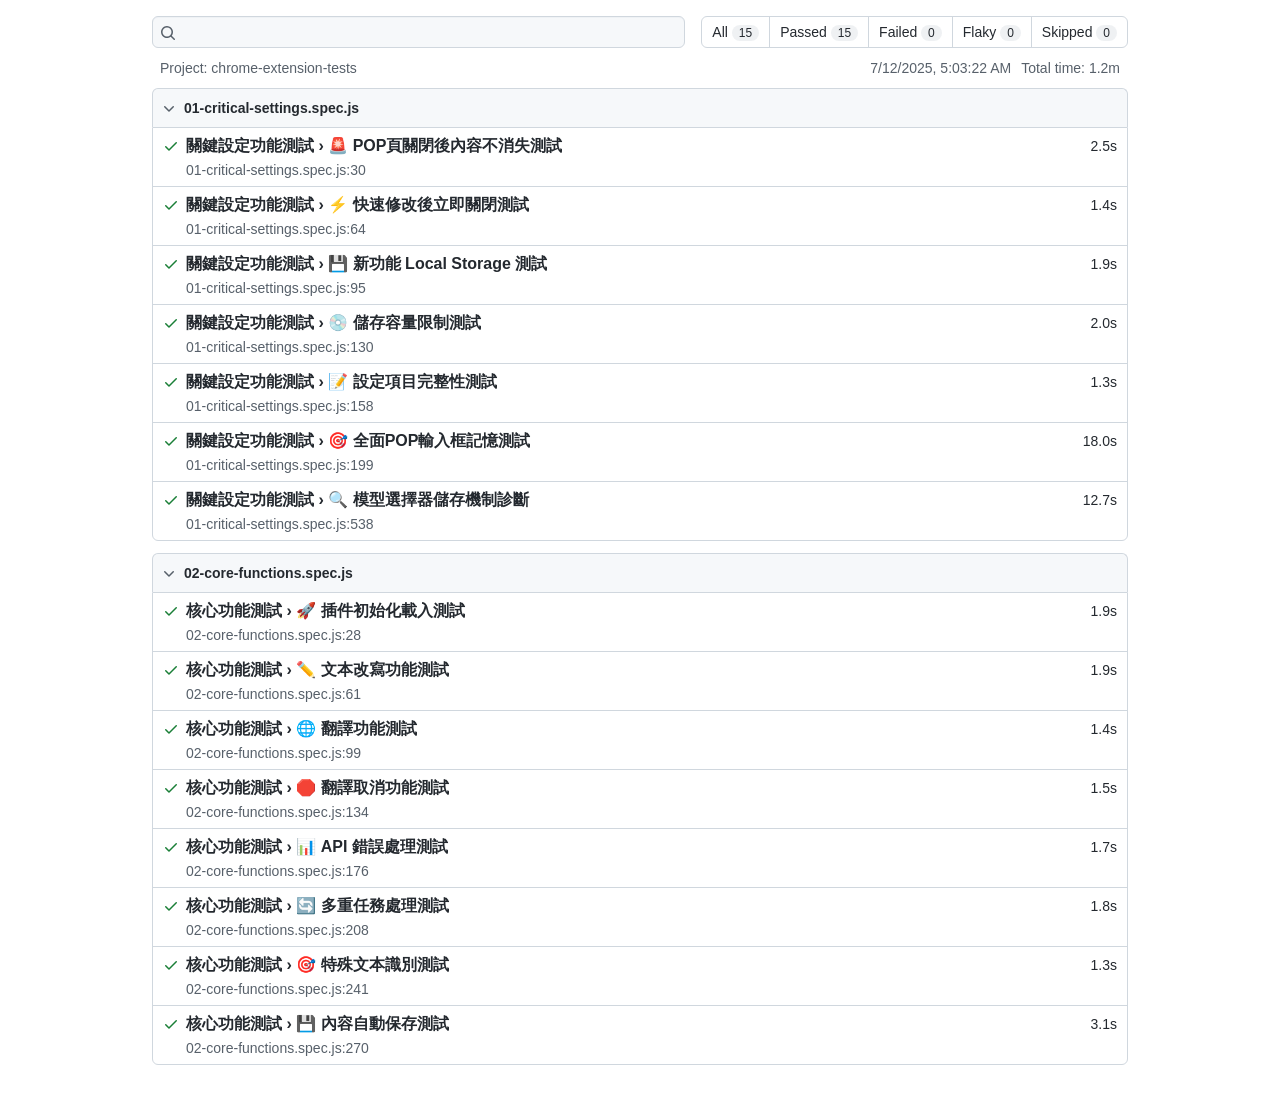
==== commit e6fed19b: "[清理]1.刪除測試結果2.優化gitignore3.更新報告檔案 1.刪除test-results資料夾因為是Playwright自動生成的測試結果快照非核心功能每次測試會自動重建2.在gitign" ====
--- a/playwright-report/index.html
+++ b/playwright-report/index.html
@@ -74,4 +74,4 @@
   </body>
 </html>
 <script>
-window.playwrightReportBase64 = "[data-uri]";</script>+window.playwrightReportBase64 = "[data-uri]";</script>
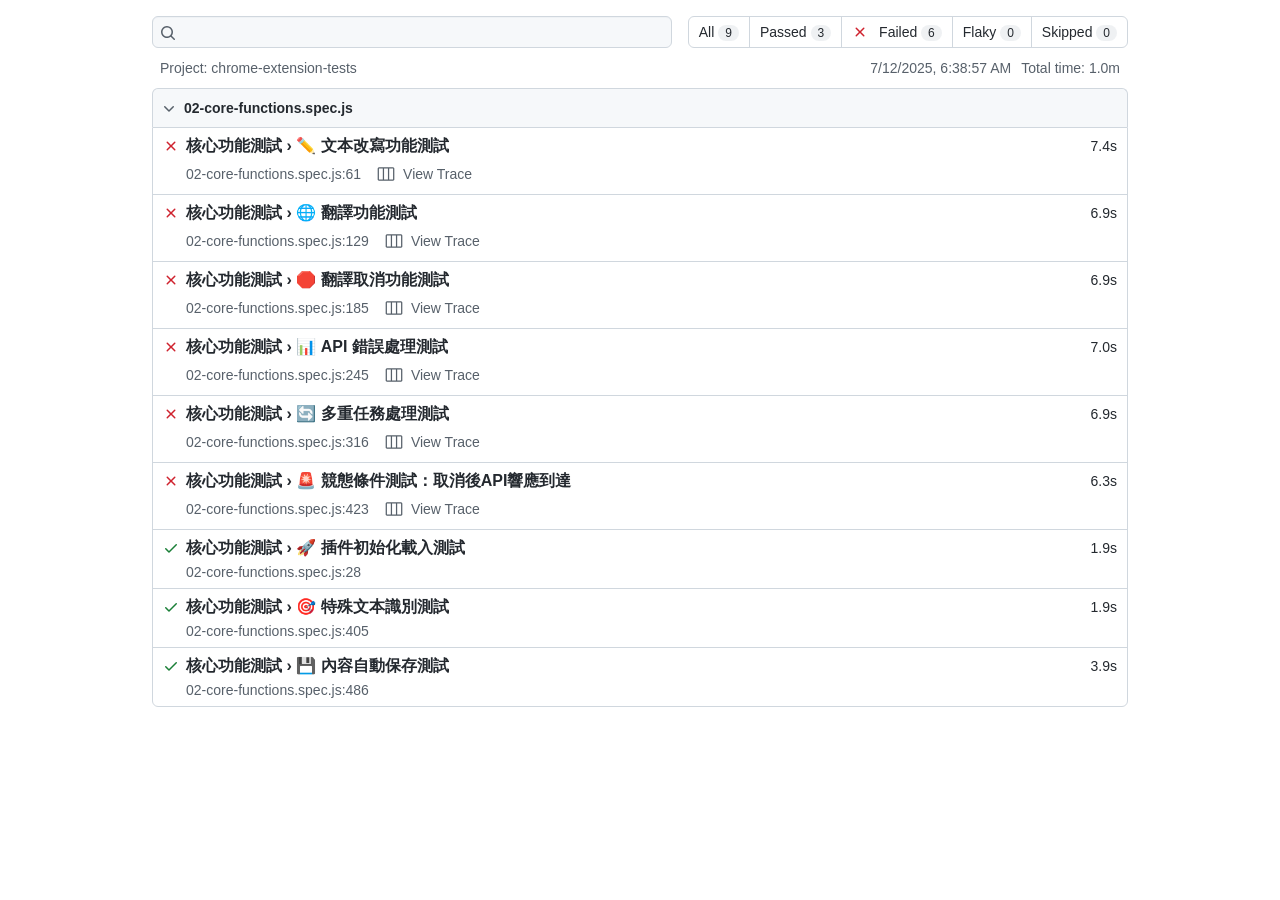
==== commit f9e80d80: "[測試] 1.完善測試 2.新增進階 3.修正報告 4.新增MCP 1.完善測試系統架構，修正核心功能測試邏輯和擴展助手工具 2.新增進階AI功能測試檔案，涵蓋高級測試場景 3.修正Playwrigh" ====
--- a/playwright-report/index.html
+++ b/playwright-report/index.html
@@ -74,4 +74,4 @@
   </body>
 </html>
 <script>
-window.playwrightReportBase64 = "[data-uri]";</script>+window.playwrightReportBase64 = "[data-uri]";</script>
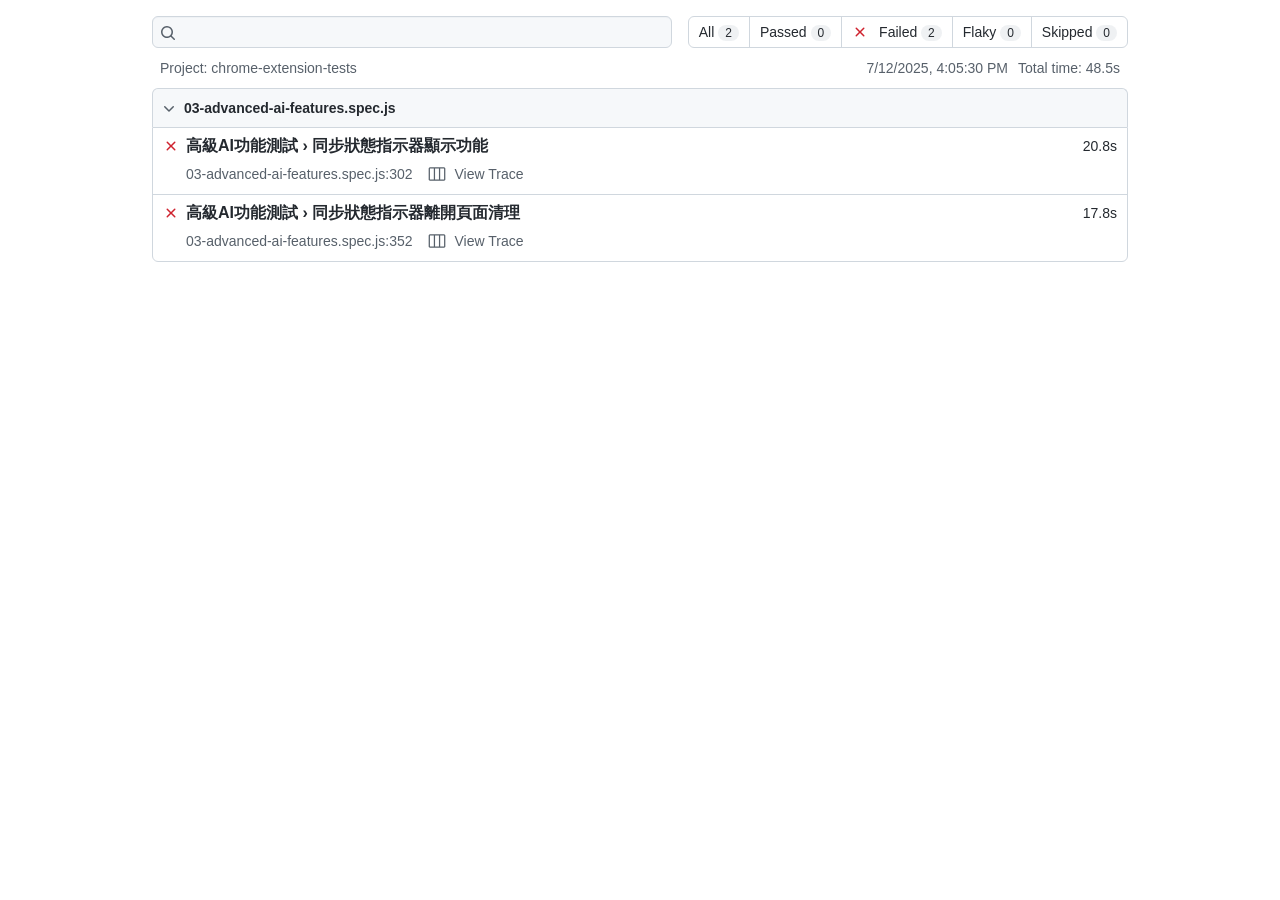
==== commit 231467e0: "[修復] 1.同步循環 2.狀態檢測 3.錯誤處理 4.狀態管理器 5.測試報告 1.SettingsIO修復同步循環問題：在同步成功時確保SYNC_ENABLED狀態正確，避免認證成功後狀態不一致 " ====
--- a/playwright-report/index.html
+++ b/playwright-report/index.html
@@ -74,4 +74,4 @@
   </body>
 </html>
 <script>
-window.playwrightReportBase64 = "[data-uri]";</script>+window.playwrightReportBase64 = "[data-uri]";</script>
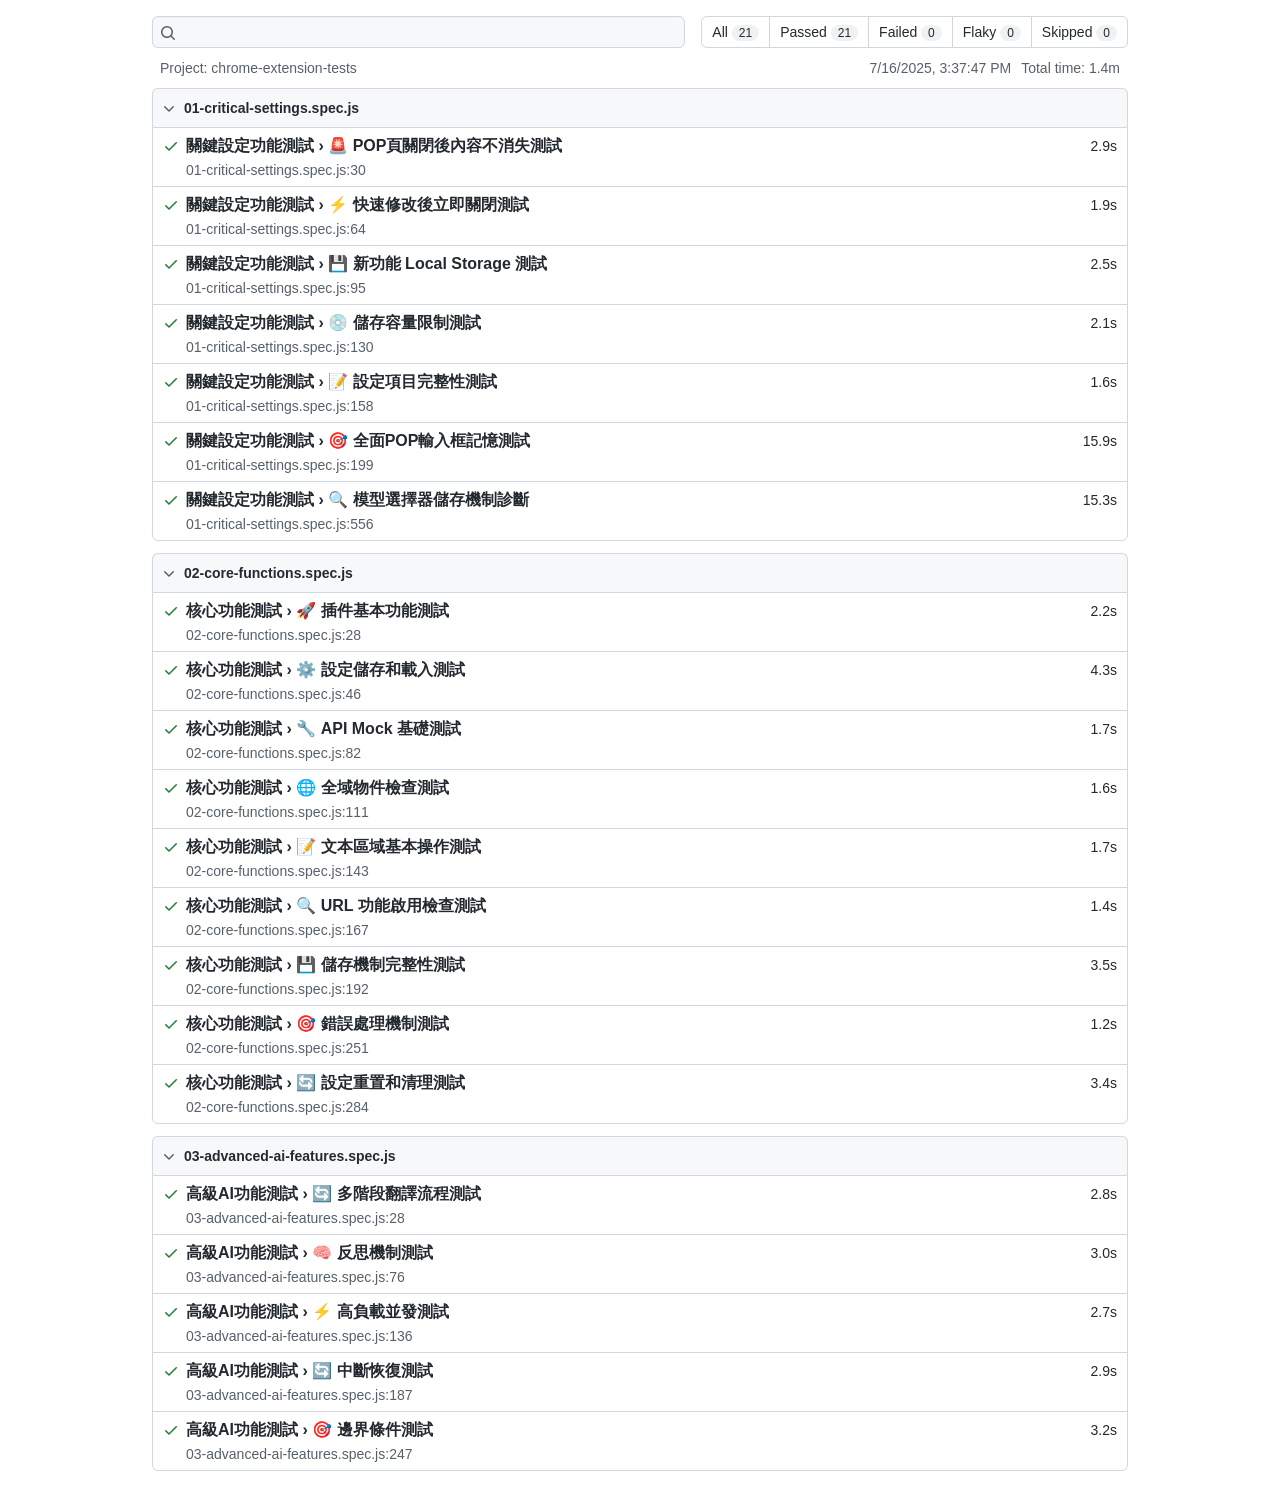
==== commit 2db6d6b6: "[測試優化]1.等待時間2.記憶測試3.診斷功能4.頁面模擬5.測試架構 1.減少測試等待時間從3000ms到1500ms提升測試執行效率2.優化全面記憶測試邏輯增強輸入框和模型選擇器記憶驗證3.新增" ====
--- a/playwright-report/index.html
+++ b/playwright-report/index.html
@@ -74,4 +74,4 @@
   </body>
 </html>
 <script>
-window.playwrightReportBase64 = "[data-uri]";</script>+window.playwrightReportBase64 = "[data-uri]";</script>
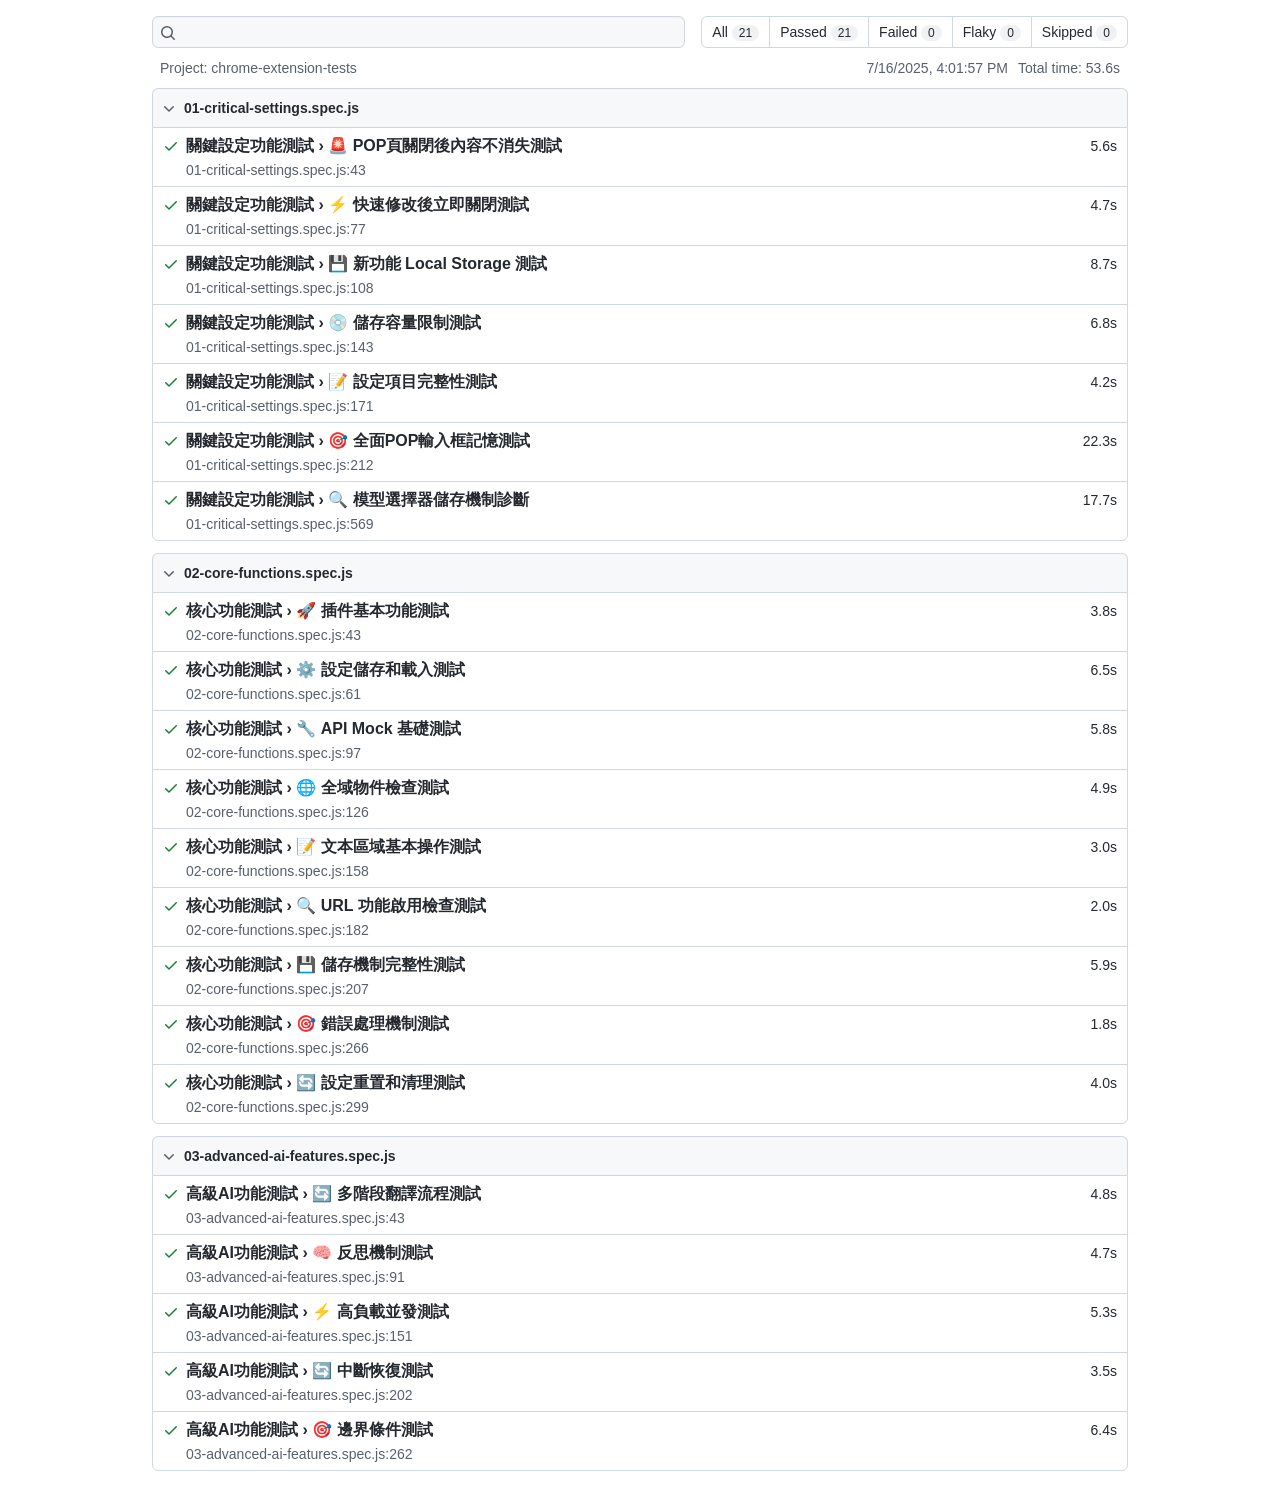
==== commit 10723554: "[測試優化]1.並行執行2.速度提升3.架構重構4.配置優化5.輔助函數 1.playwright.config.js: 增加workers到4個，添加超時優化和23個Chrome啟動參數提升性能 2" ====
--- a/playwright-report/index.html
+++ b/playwright-report/index.html
@@ -74,4 +74,4 @@
   </body>
 </html>
 <script>
-window.playwrightReportBase64 = "[data-uri]";</script>+window.playwrightReportBase64 = "[data-uri]";</script>
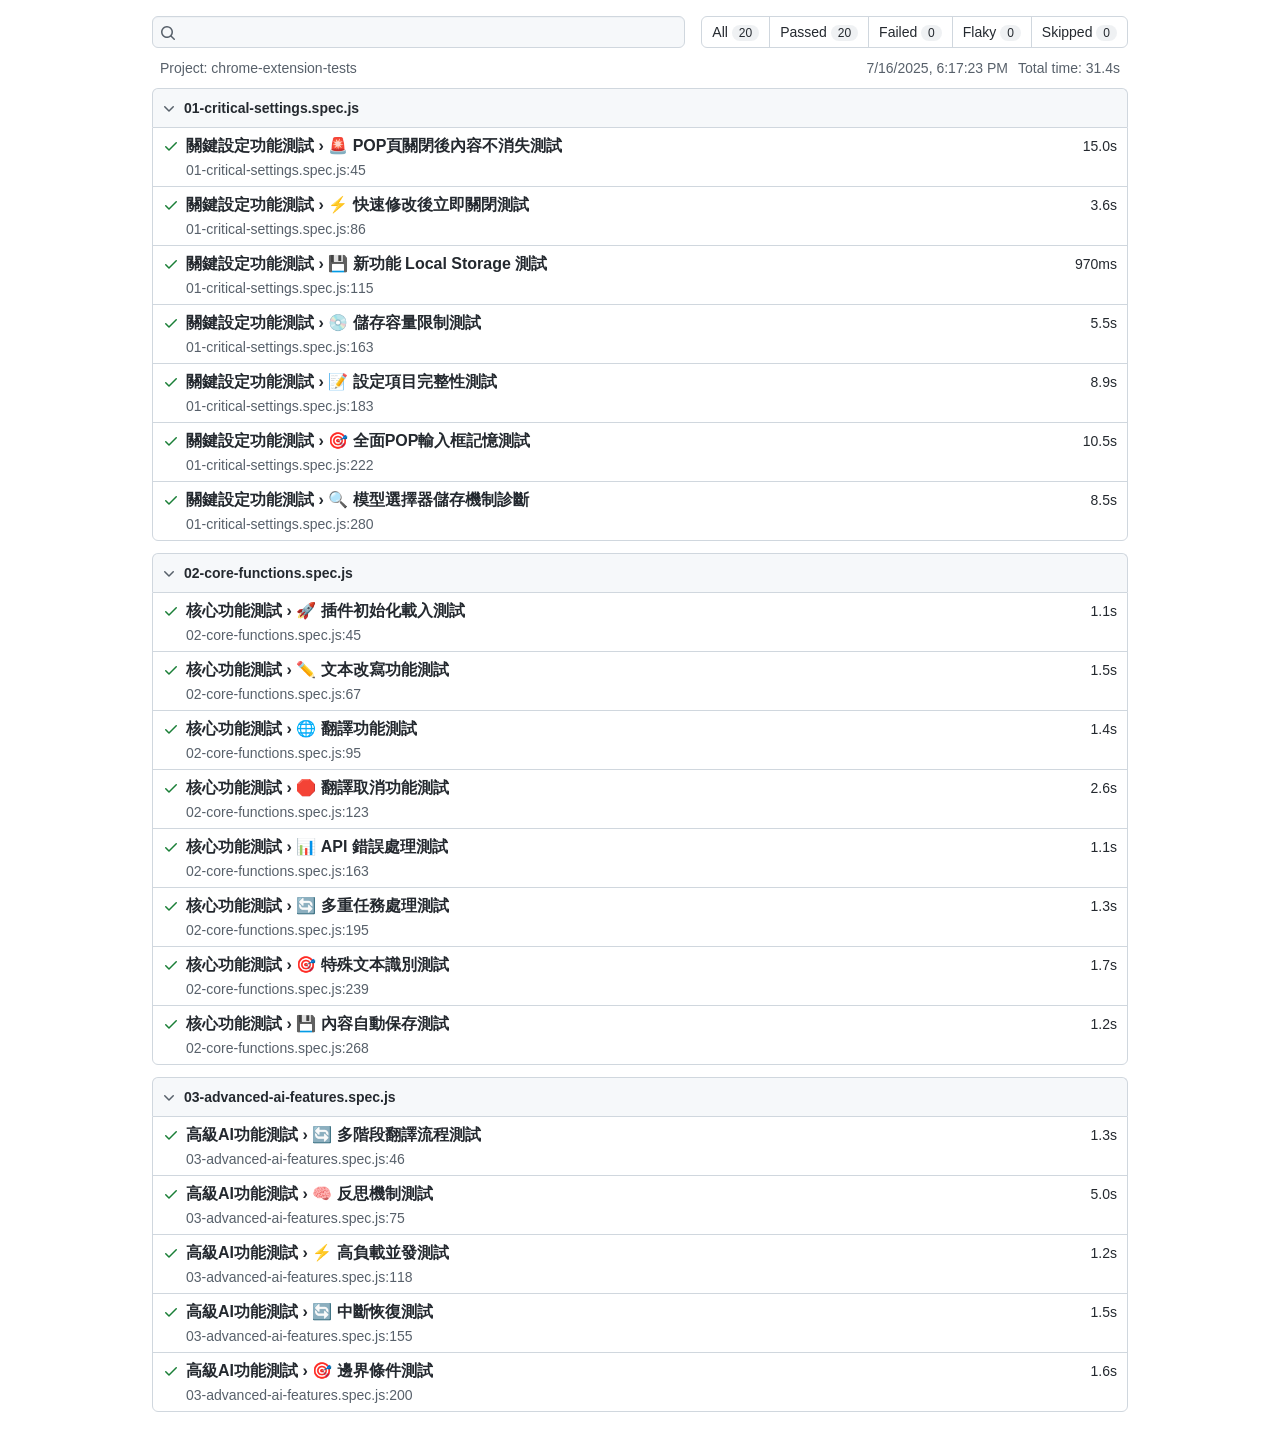
==== commit 74e6a3ee: "[測試優化]1.並行架構2.配置調優3.助手升級4.性能工具5.報告更新 1.並行架構：獨立瀏覽器上下文實現真正並行測試，移除共享資源競爭問題 2.配置調優：超時設定從25秒降至20秒，優化worke" ====
--- a/playwright-report/index.html
+++ b/playwright-report/index.html
@@ -74,4 +74,4 @@
   </body>
 </html>
 <script>
-window.playwrightReportBase64 = "[data-uri]";</script>+window.playwrightReportBase64 = "[data-uri]";</script>
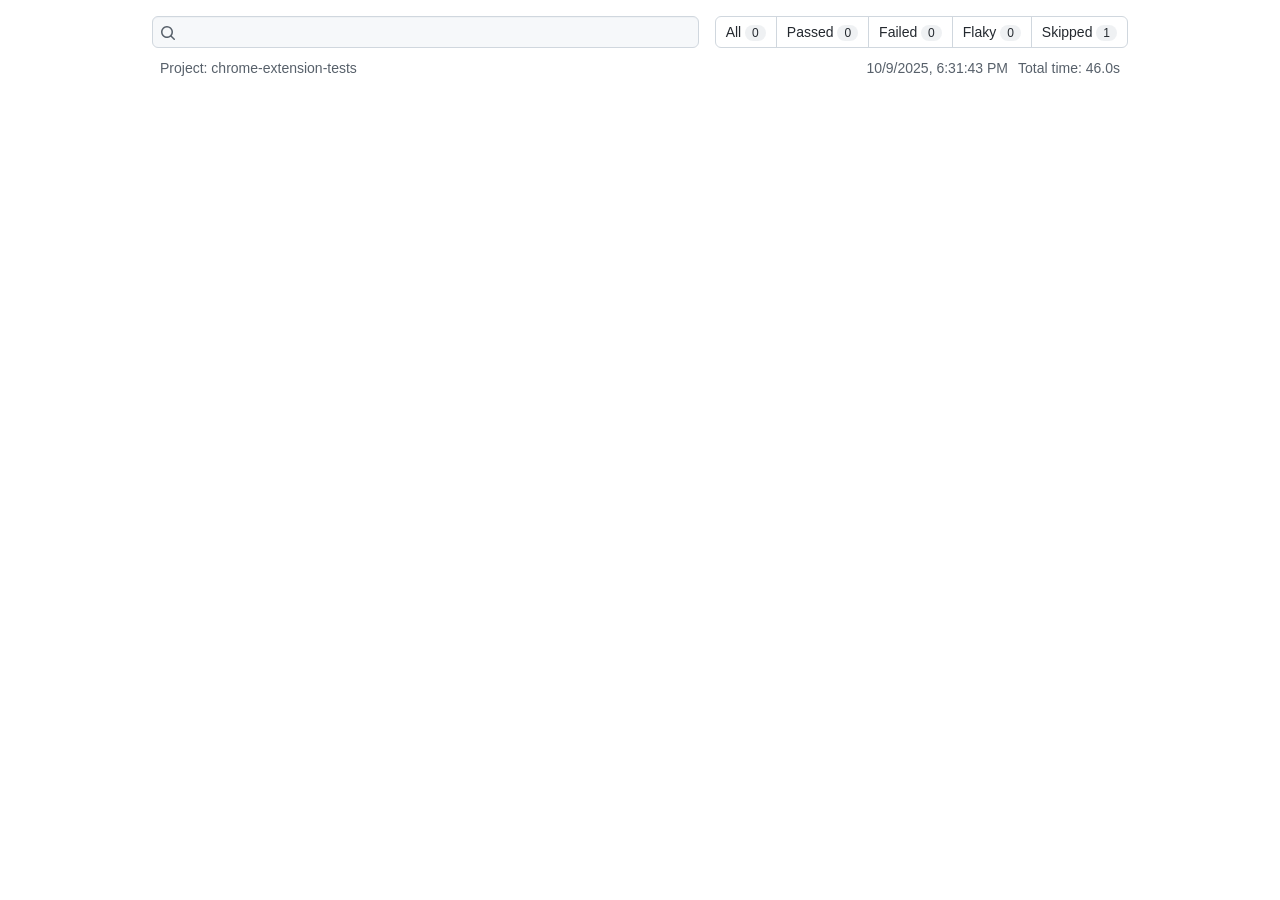
==== commit b4d6cbb6: "[測試] 1.報告更新 2.手動腳本 1.更新測試報告 base64 數據。2.新增 manual-test-simple.spec.js 手動測試腳本，功能包含：Chrome 插件加載、擴展頁面驗證" ====
--- a/playwright-report/index.html
+++ b/playwright-report/index.html
@@ -74,4 +74,4 @@
   </body>
 </html>
 <script>
-window.playwrightReportBase64 = "[data-uri]";</script>+window.playwrightReportBase64 = "[data-uri]";</script>
